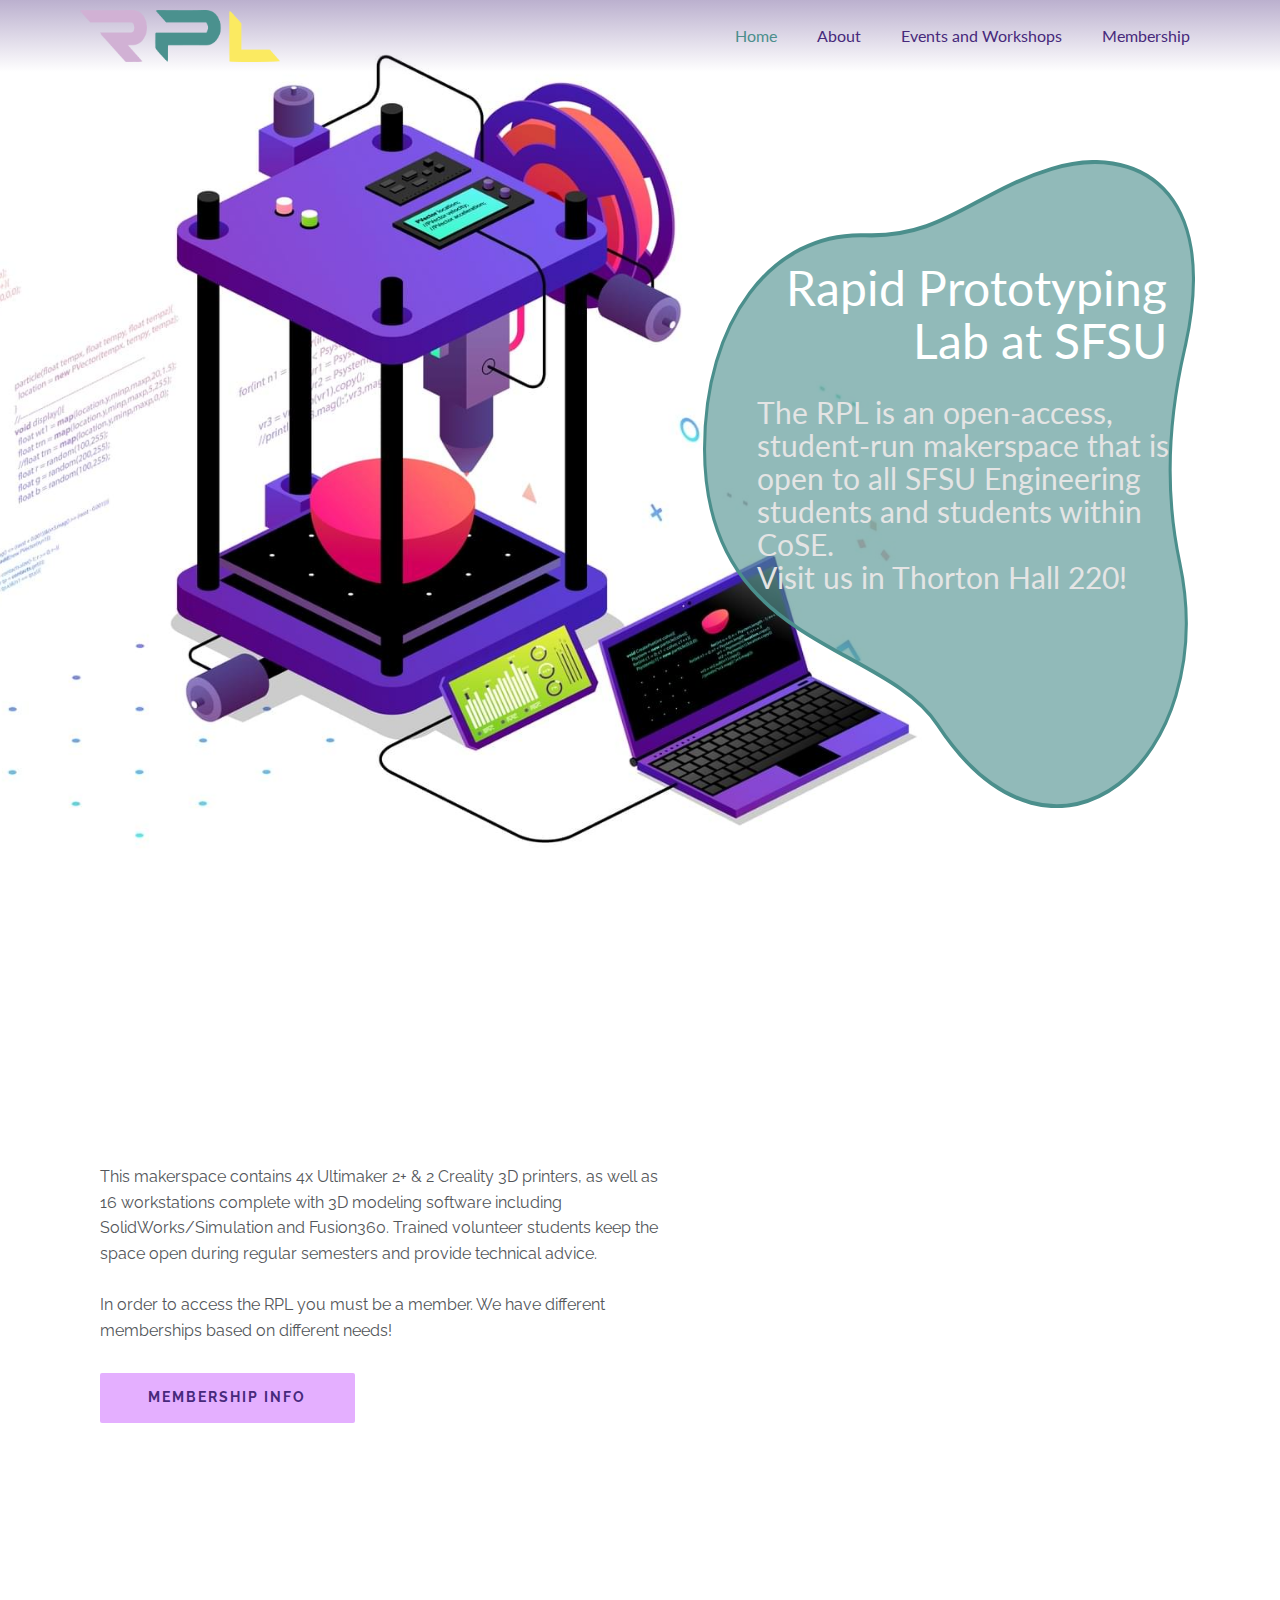
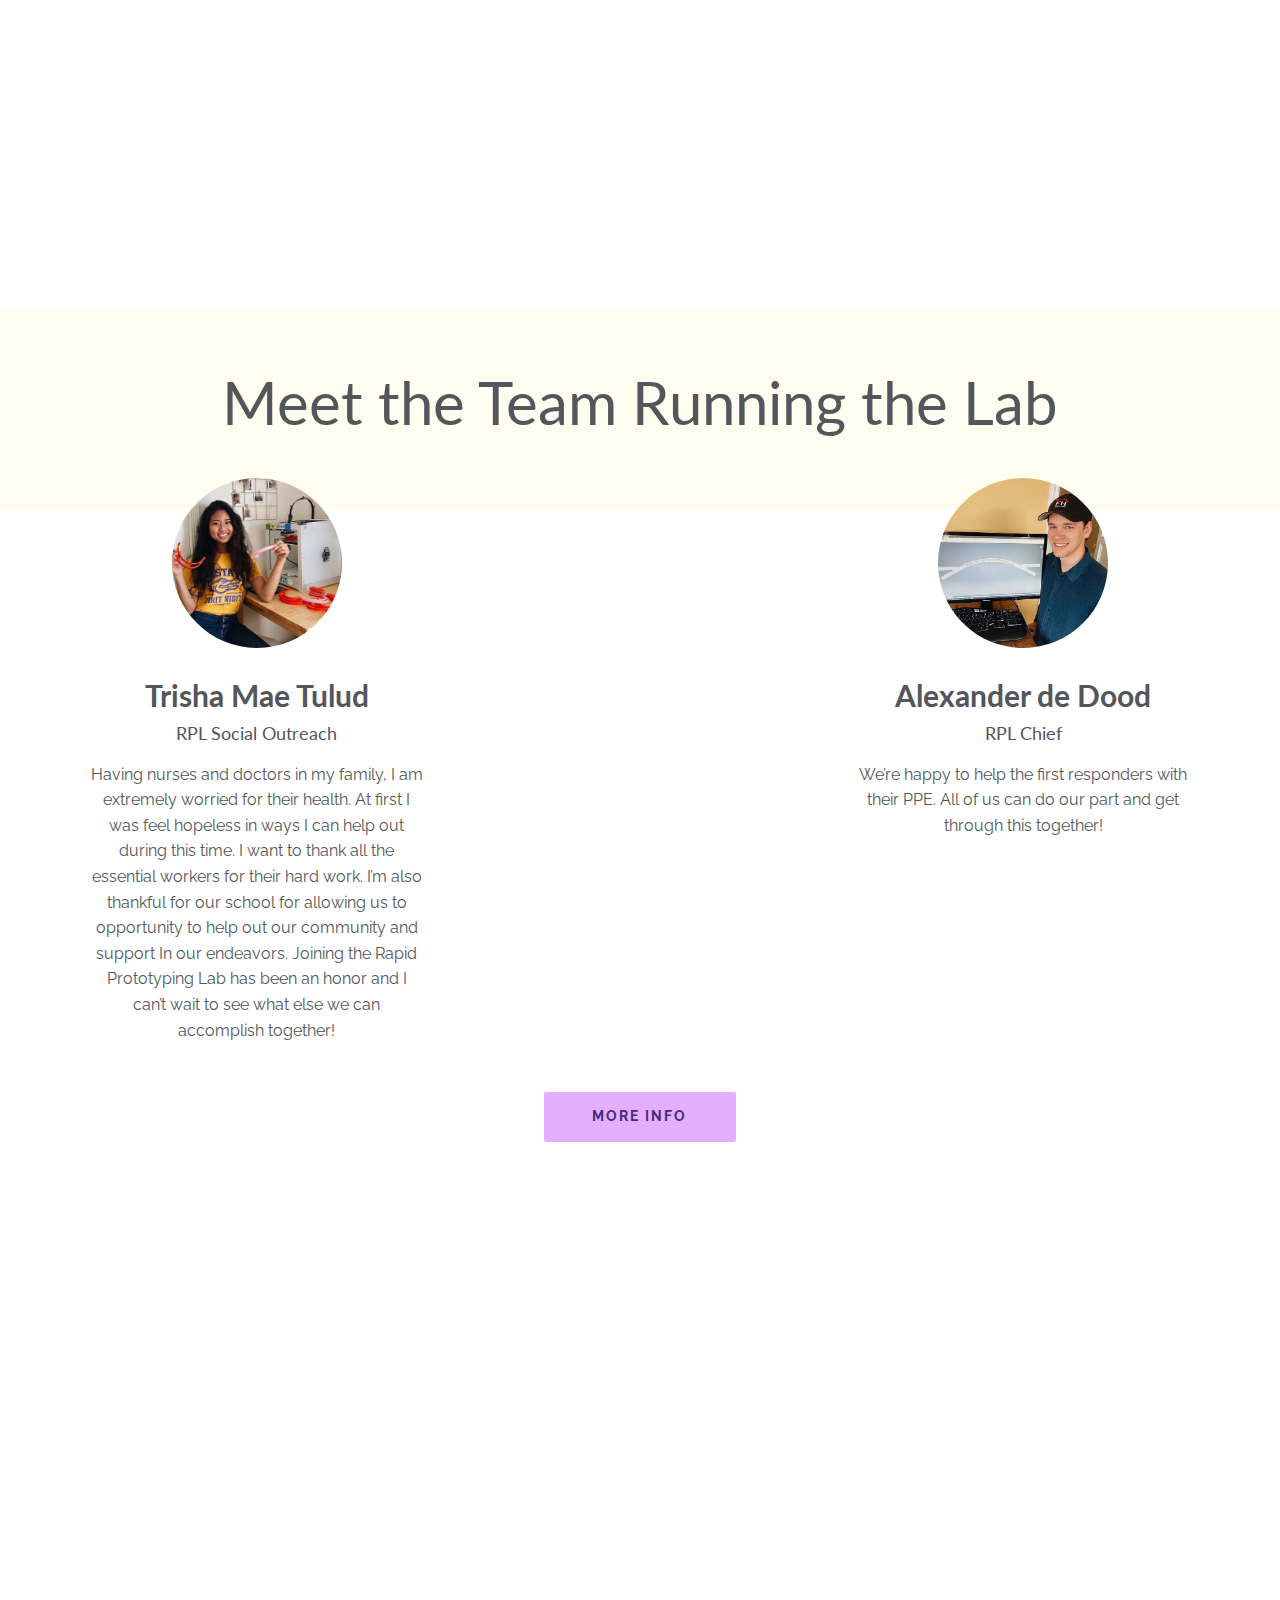
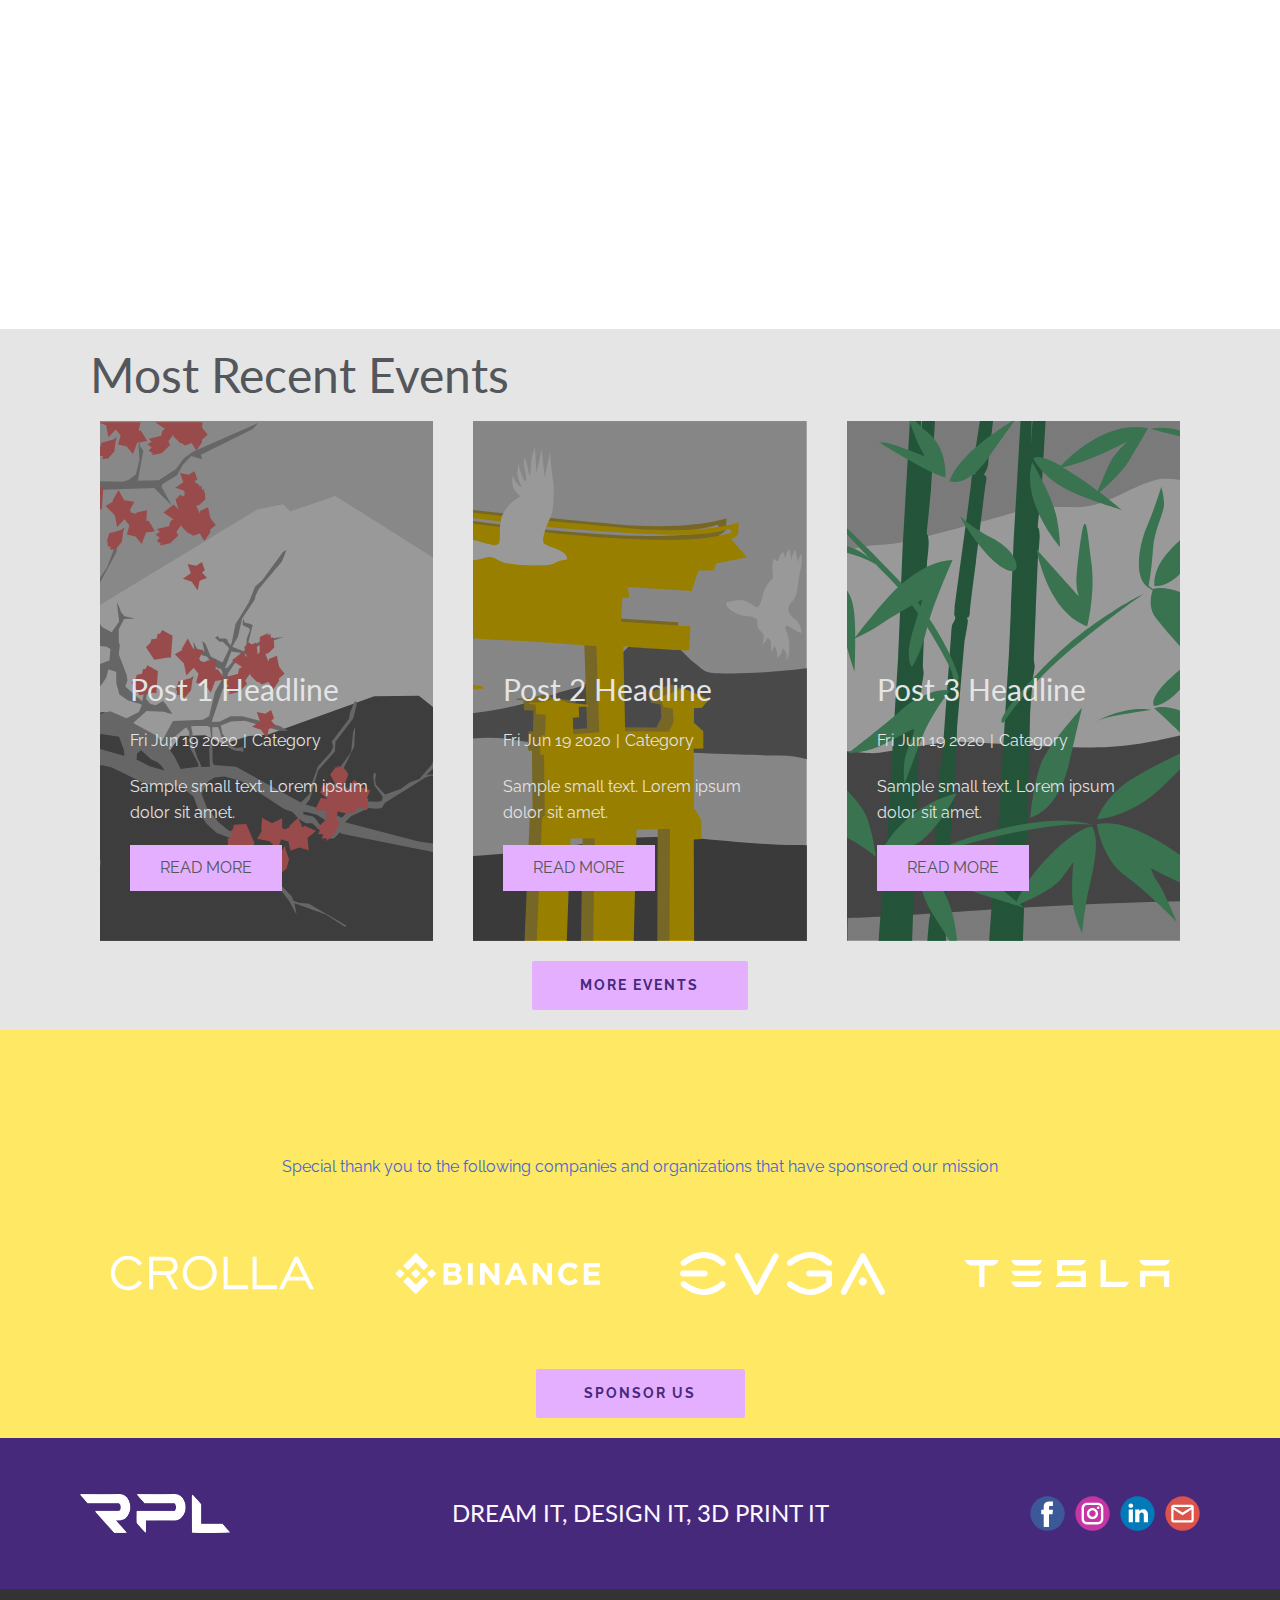
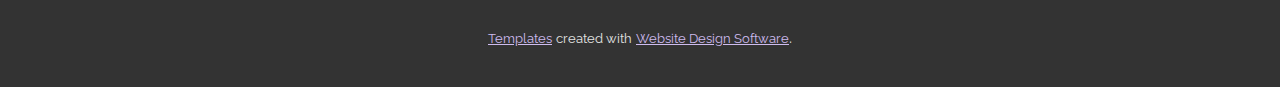
==== index.html @ e4f22d58 "Add files via upload" ====
<!DOCTYPE html>
<html style="font-size: 16px;">
  <head>
    <meta name="viewport" content="width=device-width, initial-scale=1.0">
    <meta charset="utf-8">
    <meta name="keywords" content="​Building Services Engineering, Network, 01, 02, CreateAmazing&nbsp;Websites, ​Information partners, Contact Us">
    <meta name="description" content="">
    <meta name="page_type" content="np-template-header-footer-from-plugin">
    <title>Home</title>
    <link rel="stylesheet" href="nicepage.css" media="screen">
<link rel="stylesheet" href="Home.css" media="screen">
    <script class="u-script" type="text/javascript" src="jquery-1.9.1.min.js" defer=""></script>
    <script class="u-script" type="text/javascript" src="nicepage.js" defer=""></script>
    <meta name="generator" content="Nicepage 4.7.8, nicepage.com">
    <link id="u-theme-google-font" rel="stylesheet" href="https://fonts.googleapis.com/css?family=Lato:100,100i,300,300i,400,400i,700,700i,900,900i|Raleway:100,100i,200,200i,300,300i,400,400i,500,500i,600,600i,700,700i,800,800i,900,900i">
    <link id="u-page-google-font" rel="stylesheet" href="https://fonts.googleapis.com/css?family=Lato:100,100i,300,300i,400,400i,700,700i,900,900i">
    
    
    
    
    
    
    
    <script type="application/ld+json">{
		"@context": "http://schema.org",
		"@type": "Organization",
		"name": "RapidPrototypingLab",
		"url": "/",
		"logo": "images/NewRPLLogoColor.png",
		"sameAs": [
				"https://www.facebook.com/RPLSFSU/",
				"https://www.instagram.com/rplsfsu/?hl=en",
				"https://www.linkedin.com/in/rpl-sfsu-8453ba1b5/",
				"mailto:rplabsfsu@gmail.com"
		]
}</script>
    <meta name="theme-color" content="#47297b">
    <meta property="og:title" content="Home">
    <meta property="og:description" content="">
    <meta property="og:type" content="website">
    <link rel="canonical" href="/">
  </head>
  <body data-home-page="https://rapidprototypinglab.nicepage.io/Home.html?version=7bbbd32c-b124-4899-88b5-033d340e0f67" data-home-page-title="Home" class="u-body u-overlap u-overlap-contrast u-xl-mode"><header class="u-clearfix u-gradient u-header u-header" id="sec-19d4"><div class="u-clearfix u-sheet u-sheet-1">
        <a href="https://nicepage.com" class="u-image u-logo u-image-1" data-image-width="1154" data-image-height="300">
          <img src="images/NewRPLLogoColor.png" class="u-logo-image u-logo-image-1">
        </a>
        <nav class="u-menu u-menu-dropdown u-offcanvas u-menu-1">
          <div class="menu-collapse u-custom-font u-font-lato" style="font-size: 1rem; letter-spacing: 0px;">
            <a class="u-button-style u-custom-left-right-menu-spacing u-custom-padding-bottom u-custom-text-active-color u-custom-text-color u-custom-text-hover-color u-custom-top-bottom-menu-spacing u-nav-link u-text-active-palette-1-base u-text-hover-palette-2-base" href="#">
              <svg class="u-svg-link" viewBox="0 0 24 24"><use xlink:href="#menu-hamburger"></use></svg>
              <svg class="u-svg-content" version="1.1" id="menu-hamburger" viewBox="0 0 16 16" x="0px" y="0px" xmlns:xlink="http://www.w3.org/1999/xlink" xmlns="http://www.w3.org/2000/svg"><g><rect y="1" width="16" height="2"></rect><rect y="7" width="16" height="2"></rect><rect y="13" width="16" height="2"></rect>
</g></svg>
            </a>
          </div>
          <div class="u-custom-menu u-nav-container">
            <ul class="u-custom-font u-font-lato u-nav u-unstyled u-nav-1"><li class="u-nav-item"><a class="u-button-style u-nav-link u-text-active-palette-4-base u-text-hover-palette-2-base u-text-palette-1-base" href="Home.html" style="padding: 10px 20px;">Home</a>
</li><li class="u-nav-item"><a class="u-button-style u-nav-link u-text-active-palette-4-base u-text-hover-palette-2-base u-text-palette-1-base" href="About.html" style="padding: 10px 20px;">About</a>
</li><li class="u-nav-item"><a class="u-button-style u-nav-link u-text-active-palette-4-base u-text-hover-palette-2-base u-text-palette-1-base" href="Events-and-Workshops.html" style="padding: 10px 20px;">Events and Workshops</a>
</li><li class="u-nav-item"><a class="u-button-style u-nav-link u-text-active-palette-4-base u-text-hover-palette-2-base u-text-palette-1-base" href="Membership.html" style="padding: 10px 20px;">Membership</a>
</li></ul>
          </div>
          <div class="u-custom-menu u-nav-container-collapse">
            <div class="u-black u-container-style u-inner-container-layout u-opacity u-opacity-95 u-sidenav">
              <div class="u-inner-container-layout u-sidenav-overflow">
                <div class="u-menu-close"></div>
                <ul class="u-align-center u-nav u-popupmenu-items u-unstyled u-nav-2"><li class="u-nav-item"><a class="u-button-style u-nav-link" href="Home.html">Home</a>
</li><li class="u-nav-item"><a class="u-button-style u-nav-link" href="About.html">About</a>
</li><li class="u-nav-item"><a class="u-button-style u-nav-link" href="Events-and-Workshops.html">Events and Workshops</a>
</li><li class="u-nav-item"><a class="u-button-style u-nav-link" href="Membership.html">Membership</a>
</li></ul>
              </div>
            </div>
            <div class="u-black u-menu-overlay u-opacity u-opacity-70"></div>
          </div>
        </nav>
      </div></header>
    <section class="skrollable u-align-center u-clearfix u-image u-parallax u-section-1" id="carousel_c35c" data-image-width="1851" data-image-height="1080">
      <div class="u-align-left u-clearfix u-sheet u-sheet-1">
        <div class="u-align-left u-container-style u-group u-group-1">
          <div class="u-container-layout">
            <div class="u-align-left u-border-1 u-border-palette-4-base u-expanded u-shape u-shape-svg u-text-custom-color-4 u-shape-1">
              <svg class="u-svg-link" preserveAspectRatio="none" viewBox="0 0 160 160" style=""><use xlink:href="#svg-a57e"></use></svg>
              <svg class="u-svg-content" viewBox="-0.5 -0.5 161 161" x="0px" y="0px" id="svg-a57e"><path d="M157.4,45.5c11.3-39.1-16.3-50.2-43.8-43.8c-25.2,5.8-35.5,17.2-61,16.5C21.7,17.4,0,39.8,0,71.3
	c0,49.1,58.2,47.8,76.2,68.5c38.8,44.7,92.8,8.2,79.3-40.3C148.1,73.2,155.9,50.6,157.4,45.5z"></path></svg>
            </div>
            <h1 class="u-align-right u-text u-text-white u-text-1">Rapid Prototyping<br>Lab at SFSU
            </h1>
            <h2 class="u-align-left u-subtitle u-text u-text-body-alt-color u-text-2"> The RPL&nbsp;is an open-access, student-run makerspace that is open to all SFSU Engineering students and students within CoSE.<br>Visit us in Thorton Hall 220!
            </h2>
          </div>
        </div>
      </div>
    </section>
    <section class="u-clearfix u-section-2" id="carousel_3b98">
      <div class="u-clearfix u-sheet u-sheet-1">
        <div class="u-container-style u-group u-group-1">
          <div class="u-container-layout u-valign-bottom u-container-layout-1">
            <div class="u-expanded u-shape u-shape-svg u-text-palette-2-light-3 u-shape-1" data-animation-name="pulse" data-animation-duration="2000" data-animation-direction="">
              <svg class="u-svg-link" preserveAspectRatio="none" viewBox="0 0 160 150" style=""><use xlink:href="#svg-c503"></use></svg>
              <svg class="u-svg-content" viewBox="0 0 160 150" x="0px" y="0px" id="svg-c503"><path d="M43.2,126.9c14.2,1.3,27.6,7,39.1,15.6c8.3,6.1,19.4,10.3,32.7,5.3c11.7-4.4,18.6-17.4,21-30.2c2.6-13.3,8.1-25.9,15.7-37.1
	c8.3-12.1,10.8-27.9,5.3-42.7C150.5,20.3,134.6,9,117,7.6C107.9,6.9,98.8,5,90.1,1.9C83-0.6,75-0.7,67.4,2.1
	c-9.9,3.7-17,11.6-20.1,21c-3.3,10.1-10.9,18-20.6,22.2c-0.1,0-0.1,0.1-0.2,0.1c-20.3,8.9-31,32-24.6,53.2
	C6.9,115.6,25.2,125.2,43.2,126.9z"></path></svg>
            </div>
            <img class="u-image u-image-contain u-image-default u-image-1" src="images/3DPrinter.png" alt="" data-image-width="366" data-image-height="319" data-animation-name="slideIn" data-animation-duration="2000" data-animation-direction="Right">
          </div>
        </div>
        <div class="u-align-left u-container-style u-group u-shape-rectangle u-group-2">
          <div class="u-container-layout u-container-layout-2">
            <h2 class="u-text u-text-1" data-animation-name="flipIn" data-animation-duration="2000" data-animation-direction="X">Membership Info</h2>
            <p class="u-text u-text-2"> This makerspace contains 4x Ultimaker 2+ &amp; 2 Creality 3D printers, as well as 16 workstations complete with 3D modeling software including SolidWorks/Simulation and Fusion360. Trained volunteer students keep the space open during regular semesters and provide technical advice.<br>
              <br>In order to access the RPL you must be a member. We have different memberships based on different needs!
            </p>
            <a href="https://nicepage.com/k/aesthetic-html-templates" class="u-active-palette-2-base u-border-none u-btn u-btn-round u-button-style u-hover-palette-4-base u-palette-3-base u-radius-2 u-text-active-black u-text-hover-white u-text-palette-1-base u-btn-1">membership info</a>
          </div>
        </div>
      </div>
    </section>
    <section class="u-align-left u-clearfix u-section-3" id="carousel_23d9">
      <div class="u-container-style u-expanded-width u-group u-palette-2-light-3 u-shape-rectangle u-group-1">
        <div class="u-container-layout u-container-layout-1">
          <h1 class="u-align-center u-text u-text-default u-text-1">Meet the Team Running the Lab</h1>
        </div>
      </div>
      <div class="u-list u-list-1">
        <div class="u-repeater u-repeater-1">
          <div class="u-align-center u-container-style u-custom-item u-list-item u-repeater-item u-shape-rectangle">
            <div class="u-container-layout u-similar-container u-container-layout-2">
              <div alt="" class="u-image u-image-circle u-image-1" data-image-width="864" data-image-height="1080"></div>
              <h3 class="u-text u-text-default u-text-2"> Trisha Mae Tulud</h3>
              <h6 class="u-text u-text-default u-text-3"> RPL Social Outreach</h6>
              <p class="u-text u-text-4"> Having nurses and doctors in my family, I am extremely worried for their health. At first I was feel hopeless in ways I can help out during this time. I want to thank all the essential workers for their hard work. I’m also thankful for our school for allowing us to opportunity to help out our community and support In our endeavors. Joining the Rapid Prototyping Lab has been an honor and I can’t wait to see what else we can accomplish together!</p>
            </div>
          </div>
          <div class="u-align-center u-container-style u-custom-item u-list-item u-palette-3-base u-radius-50 u-repeater-item u-shape-round u-list-item-2" data-animation-name="flipIn" data-animation-duration="2000" data-animation-direction="X">
            <div class="u-container-layout u-similar-container u-container-layout-3">
              <div alt="" class="u-image u-image-circle u-image-2" data-image-width="720" data-image-height="960"></div>
              <h3 class="u-text u-text-default u-text-5">Sean Romero</h3>
              <h6 class="u-text u-text-default u-text-6">RPL Chief</h6>
              <p class="u-text u-text-7"> While of course we're not the largest organization we still feel that given the tools at our disposal it would be irresponsible and inconsiderate not to do our part in the assistance of healthcare workers, they risk their lives in the protection of ours so hopefully we can help minimize that risk.</p>
            </div>
          </div>
          <div class="u-align-center u-container-style u-custom-item u-list-item u-repeater-item">
            <div class="u-container-layout u-similar-container u-container-layout-4">
              <div alt="" class="u-image u-image-circle u-image-3" data-image-width="750" data-image-height="563"></div>
              <h3 class="u-text u-text-default u-text-8"> Alexander de Dood</h3>
              <h6 class="u-text u-text-default u-text-9">RPL Chief</h6>
              <p class="u-text u-text-10"> We’re happy to help the first responders with their PPE. All of us can do our part and get through this together!</p>
            </div>
          </div>
        </div>
      </div>
      <a href="https://nicepage.com/k/aesthetic-html-templates" class="u-active-palette-2-base u-align-center u-border-none u-btn u-btn-round u-button-style u-hover-palette-4-base u-palette-3-base u-radius-2 u-text-active-black u-text-hover-white u-text-palette-1-base u-btn-1">more info</a>
    </section>
    <section class="u-clearfix u-section-4" id="carousel_cb76">
      <div class="u-clearfix u-sheet u-sheet-1">
        <div class="u-clearfix u-custom-html u-expanded-width u-custom-html-1">
          <script src="https://apps.elfsight.com/p/platform.js" defer="defer"></script>
          <div class="elfsight-app-b697ec4e-a7c1-4402-a9fa-d33841767ce5"></div>
        </div>
      </div>
    </section>
    <section class="u-clearfix u-grey-10 u-section-5" id="sec-825b">
      <div class="u-clearfix u-sheet u-valign-middle u-sheet-1">
        <h1 class="u-text u-text-default u-text-1">Most Recent Events</h1><!--blog--><!--blog_options_json--><!--{"type":"Recent","source":"","tags":"","count":""}--><!--/blog_options_json-->
        <div class="u-align-center u-blog u-blog-1">
          <div class="u-repeater u-repeater-1"><!--blog_post--><!--blog_post_image-->
            <div class="u-blog-control u-blog-post u-container-style u-image u-repeater-item u-shading u-image-1" data-image-width="2000" data-image-height="1333"><!--/blog_post_image-->
              <div class="u-container-layout u-similar-container u-container-layout-1"><!--blog_post_header-->
                <h3 class="u-blog-control u-text u-text-2">
                  <a class="u-post-header-link" href="#"><!--blog_post_header_content-->Post 1 Headline<!--/blog_post_header_content--></a>
                </h3><!--/blog_post_header--><!--blog_post_metadata-->
                <div class="u-blog-control u-metadata u-metadata-1"><!--blog_post_metadata_date-->
                  <span class="u-meta-date u-meta-icon"><!--blog_post_metadata_date_content-->Fri Jun 19 2020<!--/blog_post_metadata_date_content--></span><!--/blog_post_metadata_date--><!--blog_post_metadata_category-->
                  <span class="u-meta-category u-meta-icon"><!--blog_post_metadata_category_content-->Category<!--/blog_post_metadata_category_content--></span><!--/blog_post_metadata_category-->
                </div><!--/blog_post_metadata--><!--blog_post_content-->
                <div class="u-blog-control u-post-content u-text u-text-3"><!--blog_post_content_content-->Sample small text. Lorem ipsum dolor sit amet.<!--/blog_post_content_content--></div><!--/blog_post_content--><!--blog_post_readmore-->
                <a href="#" class="u-blog-control u-btn u-btn-rectangle u-button-style u-palette-3-base u-btn-1"><!--blog_post_readmore_content--><!--options_json--><!--{"content":"","defaultValue":"Read More"}--><!--/options_json-->Read More<!--/blog_post_readmore_content--></a><!--/blog_post_readmore-->
              </div>
            </div><!--/blog_post--><!--blog_post--><!--blog_post_image-->
            <div class="u-blog-control u-blog-post u-container-style u-image u-repeater-item u-shading u-video-cover u-image-2" data-image-width="2000" data-image-height="1333"><!--/blog_post_image-->
              <div class="u-container-layout u-similar-container u-container-layout-2"><!--blog_post_header-->
                <h3 class="u-blog-control u-text u-text-4">
                  <a class="u-post-header-link" href="#"><!--blog_post_header_content-->Post 2 Headline<!--/blog_post_header_content--></a>
                </h3><!--/blog_post_header--><!--blog_post_metadata-->
                <div class="u-blog-control u-metadata u-metadata-2"><!--blog_post_metadata_date-->
                  <span class="u-meta-date u-meta-icon"><!--blog_post_metadata_date_content-->Fri Jun 19 2020<!--/blog_post_metadata_date_content--></span><!--/blog_post_metadata_date--><!--blog_post_metadata_category-->
                  <span class="u-meta-category u-meta-icon"><!--blog_post_metadata_category_content-->Category<!--/blog_post_metadata_category_content--></span><!--/blog_post_metadata_category-->
                </div><!--/blog_post_metadata--><!--blog_post_content-->
                <div class="u-blog-control u-post-content u-text u-text-5"><!--blog_post_content_content-->Sample small text. Lorem ipsum dolor sit amet.<!--/blog_post_content_content--></div><!--/blog_post_content--><!--blog_post_readmore-->
                <a href="#" class="u-blog-control u-btn u-btn-rectangle u-button-style u-palette-3-base u-btn-2"><!--blog_post_readmore_content--><!--options_json--><!--{"content":"","defaultValue":"Read More"}--><!--/options_json-->Read More<!--/blog_post_readmore_content--></a><!--/blog_post_readmore-->
              </div>
            </div><!--/blog_post--><!--blog_post--><!--blog_post_image-->
            <div class="u-blog-control u-blog-post u-container-style u-image u-repeater-item u-shading u-video-cover u-image-3" data-image-width="2000" data-image-height="1333"><!--/blog_post_image-->
              <div class="u-container-layout u-similar-container u-container-layout-3"><!--blog_post_header-->
                <h3 class="u-blog-control u-text u-text-6">
                  <a class="u-post-header-link" href="#"><!--blog_post_header_content-->Post 3 Headline<!--/blog_post_header_content--></a>
                </h3><!--/blog_post_header--><!--blog_post_metadata-->
                <div class="u-blog-control u-metadata u-metadata-3"><!--blog_post_metadata_date-->
                  <span class="u-meta-date u-meta-icon"><!--blog_post_metadata_date_content-->Fri Jun 19 2020<!--/blog_post_metadata_date_content--></span><!--/blog_post_metadata_date--><!--blog_post_metadata_category-->
                  <span class="u-meta-category u-meta-icon"><!--blog_post_metadata_category_content-->Category<!--/blog_post_metadata_category_content--></span><!--/blog_post_metadata_category-->
                </div><!--/blog_post_metadata--><!--blog_post_content-->
                <div class="u-blog-control u-post-content u-text u-text-7"><!--blog_post_content_content-->Sample small text. Lorem ipsum dolor sit amet.<!--/blog_post_content_content--></div><!--/blog_post_content--><!--blog_post_readmore-->
                <a href="#" class="u-blog-control u-btn u-btn-rectangle u-button-style u-palette-3-base u-btn-3"><!--blog_post_readmore_content--><!--options_json--><!--{"content":"","defaultValue":"Read More"}--><!--/options_json-->Read More<!--/blog_post_readmore_content--></a><!--/blog_post_readmore-->
              </div>
            </div><!--/blog_post-->
          </div>
        </div><!--/blog-->
        <a href="https://nicepage.com/k/aesthetic-html-templates" class="u-active-palette-2-base u-align-center u-border-none u-btn u-btn-round u-button-style u-hover-palette-4-base u-palette-3-base u-radius-2 u-text-active-black u-text-hover-white u-text-palette-1-base u-btn-4">more events</a>
      </div>
    </section>
    <section class="u-align-center u-clearfix u-palette-2-base u-section-6" id="carousel_29e8">
      <div class="u-clearfix u-sheet u-sheet-1">
        <h1 class="u-text u-text-default-lg u-text-default-md u-text-default-xl u-text-palette-5-base u-text-1" data-animation-name="flipIn" data-animation-duration="2000" data-animation-direction="X">Shout out to our sponsors!</h1>
        <p class="u-text u-text-palette-5-base u-text-2">Special thank you to the following companies and organizations that have sponsored our mission</p>
        <div class="u-expanded-width-lg u-expanded-width-xl u-list u-list-1">
          <div class="u-repeater u-repeater-1">
            <div class="u-container-style u-list-item u-repeater-item">
              <div class="u-container-layout u-similar-container u-valign-middle u-container-layout-1">
                <img alt="" class="u-expanded-width u-image u-image-contain u-image-default u-image-1" data-image-width="300" data-image-height="90" src="images/logo-amazon.svg">
              </div>
            </div>
            <div class="u-container-style u-list-item u-repeater-item">
              <div class="u-container-layout u-similar-container u-valign-middle u-container-layout-2">
                <img alt="" class="u-expanded-width u-image u-image-contain u-image-default u-image-2" data-image-width="300" data-image-height="90" src="images/1.svg">
              </div>
            </div>
            <div class="u-container-style u-list-item u-repeater-item">
              <div class="u-container-layout u-similar-container u-valign-middle u-container-layout-3">
                <img alt="" class="u-expanded-width u-image u-image-contain u-image-default u-image-3" data-image-width="300" data-image-height="63" src="images/evga.svg">
              </div>
            </div>
            <div class="u-container-style u-list-item u-repeater-item">
              <div class="u-container-layout u-similar-container u-valign-middle u-container-layout-4">
                <img alt="" class="u-expanded-width u-image u-image-contain u-image-default u-image-4" data-image-width="300" data-image-height="39" src="images/tesla-9.svg">
              </div>
            </div>
          </div>
        </div>
        <a href="https://nicepage.com/k/aesthetic-html-templates" class="u-active-palette-2-base u-align-center u-border-none u-btn u-btn-round u-button-style u-hover-palette-4-base u-palette-3-base u-radius-2 u-text-active-black u-text-hover-white u-text-palette-1-base u-btn-1">sponsor us</a>
      </div>
    </section>
    
    
    <footer class="u-align-center-md u-align-center-sm u-align-center-xs u-clearfix u-footer u-palette-1-base" id="sec-08f1"><div class="u-clearfix u-sheet u-sheet-1">
        <a href="https://nicepage.com" class="u-image u-logo u-image-1" data-image-width="1154" data-image-height="300">
          <img src="images/NewRPLLogo.png" class="u-logo-image u-logo-image-1">
        </a>
        <div class="u-align-left u-social-icons u-spacing-10 u-social-icons-1">
          <a class="u-social-url" title="facebook" target="_blank" href="https://www.facebook.com/RPLSFSU/"><span class="u-icon u-social-facebook u-social-icon u-icon-1"><svg class="u-svg-link" preserveAspectRatio="xMidYMin slice" viewBox="0 0 112 112" style=""><use xlink:href="#svg-756a"></use></svg><svg class="u-svg-content" viewBox="0 0 112 112" x="0" y="0" id="svg-756a"><circle fill="currentColor" cx="56.1" cy="56.1" r="55"></circle><path fill="#FFFFFF" d="M73.5,31.6h-9.1c-1.4,0-3.6,0.8-3.6,3.9v8.5h12.6L72,58.3H60.8v40.8H43.9V58.3h-8V43.9h8v-9.2
            c0-6.7,3.1-17,17-17h12.5v13.9H73.5z"></path></svg></span>
          </a>
          <a class="u-social-url" title="instagram" target="_blank" href="https://www.instagram.com/rplsfsu/?hl=en"><span class="u-icon u-social-icon u-social-instagram u-icon-2"><svg class="u-svg-link" preserveAspectRatio="xMidYMin slice" viewBox="0 0 112 112" style=""><use xlink:href="#svg-a8ef"></use></svg><svg class="u-svg-content" viewBox="0 0 112 112" x="0" y="0" id="svg-a8ef"><circle fill="currentColor" cx="56.1" cy="56.1" r="55"></circle><path fill="#FFFFFF" d="M55.9,38.2c-9.9,0-17.9,8-17.9,17.9C38,66,46,74,55.9,74c9.9,0,17.9-8,17.9-17.9C73.8,46.2,65.8,38.2,55.9,38.2
            z M55.9,66.4c-5.7,0-10.3-4.6-10.3-10.3c-0.1-5.7,4.6-10.3,10.3-10.3c5.7,0,10.3,4.6,10.3,10.3C66.2,61.8,61.6,66.4,55.9,66.4z"></path><path fill="#FFFFFF" d="M74.3,33.5c-2.3,0-4.2,1.9-4.2,4.2s1.9,4.2,4.2,4.2s4.2-1.9,4.2-4.2S76.6,33.5,74.3,33.5z"></path><path fill="#FFFFFF" d="M73.1,21.3H38.6c-9.7,0-17.5,7.9-17.5,17.5v34.5c0,9.7,7.9,17.6,17.5,17.6h34.5c9.7,0,17.5-7.9,17.5-17.5V38.8
            C90.6,29.1,82.7,21.3,73.1,21.3z M83,73.3c0,5.5-4.5,9.9-9.9,9.9H38.6c-5.5,0-9.9-4.5-9.9-9.9V38.8c0-5.5,4.5-9.9,9.9-9.9h34.5
            c5.5,0,9.9,4.5,9.9,9.9V73.3z"></path></svg></span>
          </a>
          <a class="u-social-url" title="linkedin" target="_blank" href="https://www.linkedin.com/in/rpl-sfsu-8453ba1b5/"><span class="u-icon u-social-icon u-social-linkedin u-icon-3"><svg class="u-svg-link" preserveAspectRatio="xMidYMin slice" viewBox="0 0 112 112" style=""><use xlink:href="#svg-4463"></use></svg><svg class="u-svg-content" viewBox="0 0 112 112" x="0" y="0" id="svg-4463"><circle fill="currentColor" cx="56.1" cy="56.1" r="55"></circle><path fill="#FFFFFF" d="M41.3,83.7H27.9V43.4h13.4V83.7z M34.6,37.9L34.6,37.9c-4.6,0-7.5-3.1-7.5-7c0-4,3-7,7.6-7s7.4,3,7.5,7
            C42.2,34.8,39.2,37.9,34.6,37.9z M89.6,83.7H76.2V62.2c0-5.4-1.9-9.1-6.8-9.1c-3.7,0-5.9,2.5-6.9,4.9c-0.4,0.9-0.4,2.1-0.4,3.3v22.5
            H48.7c0,0,0.2-36.5,0-40.3h13.4v5.7c1.8-2.7,5-6.7,12.1-6.7c8.8,0,15.4,5.8,15.4,18.1V83.7z"></path></svg></span>
          </a>
          <a class="u-social-url" target="_blank" data-type="Email" title="rplabsfsu@gmail.com" href="mailto:rplabsfsu@gmail.com"><span class="u-icon u-social-email u-social-icon u-icon-4"><svg class="u-svg-link" preserveAspectRatio="xMidYMin slice" viewBox="0 0 112 112" style=""><use xlink:href="#svg-75b9"></use></svg><svg class="u-svg-content" viewBox="0 0 112 112" x="0" y="0" id="svg-75b9"><circle fill="currentColor" cx="56.1" cy="56.1" r="55"></circle><path id="path3864" fill="#FFFFFF" d="M27.2,28h57.6c4,0,7.2,3.2,7.2,7.2l0,0v42.7c0,3.9-3.2,7.2-7.2,7.2l0,0H27.2
	c-4,0-7.2-3.2-7.2-7.2V35.2C20,31.1,23.2,28,27.2,28 M56,52.9l28.8-17.8H27.2L56,52.9 M27.2,77.7h57.6V43.5L56,61.3L27.2,43.5V77.7z
	"></path></svg></span>
          </a>
        </div>
        <h4 class="u-align-center-lg u-align-center-md u-align-center-xl u-text u-text-palette-3-light-3 u-text-1">DREAM IT, DESIGN IT, 3D PRINT IT</h4>
      </div></footer>
    <section class="u-backlink u-clearfix u-grey-80">
      <a class="u-link" href="https://nicepage.com/templates" target="_blank">
        <span>Templates</span>
      </a>
      <p class="u-text">
        <span>created with</span>
      </p>
      <a class="u-link" href="" target="_blank">
        <span>Website Design Software</span>
      </a>. 
    </section>
  </body>
</html>
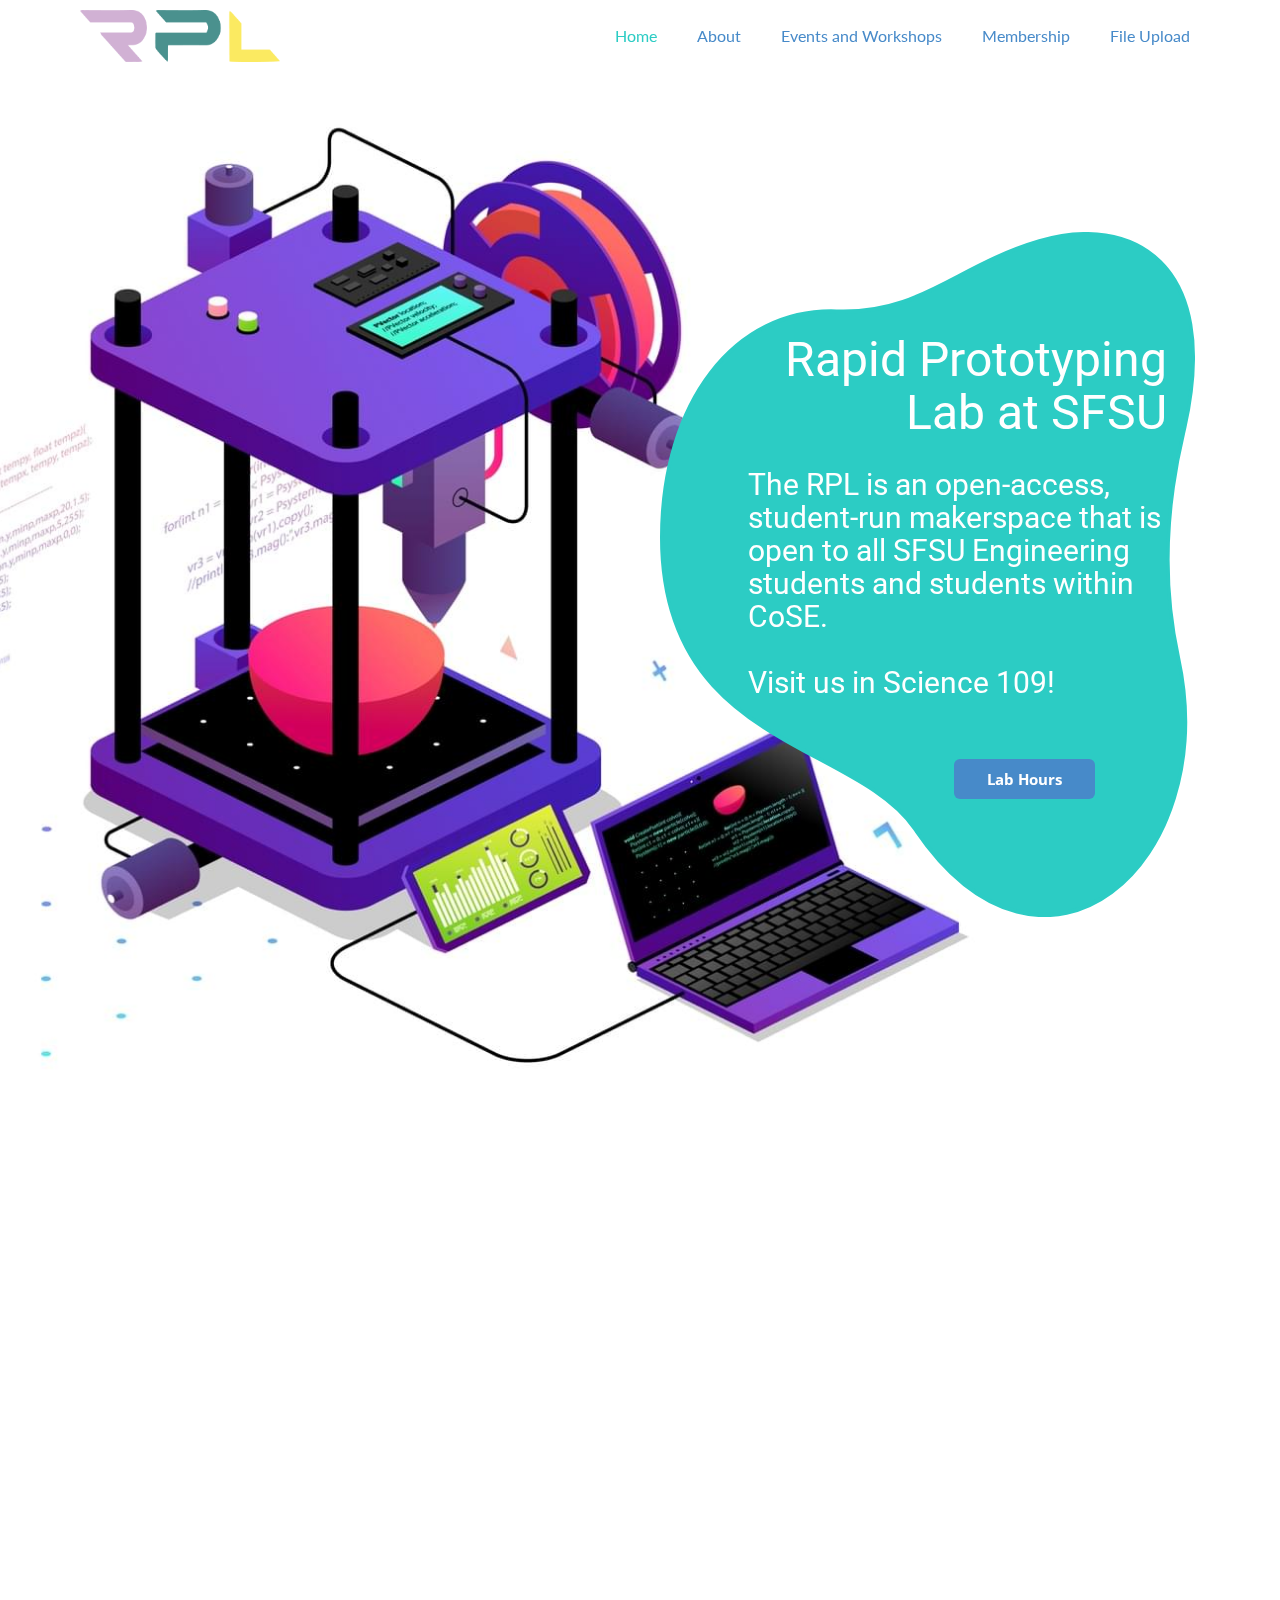
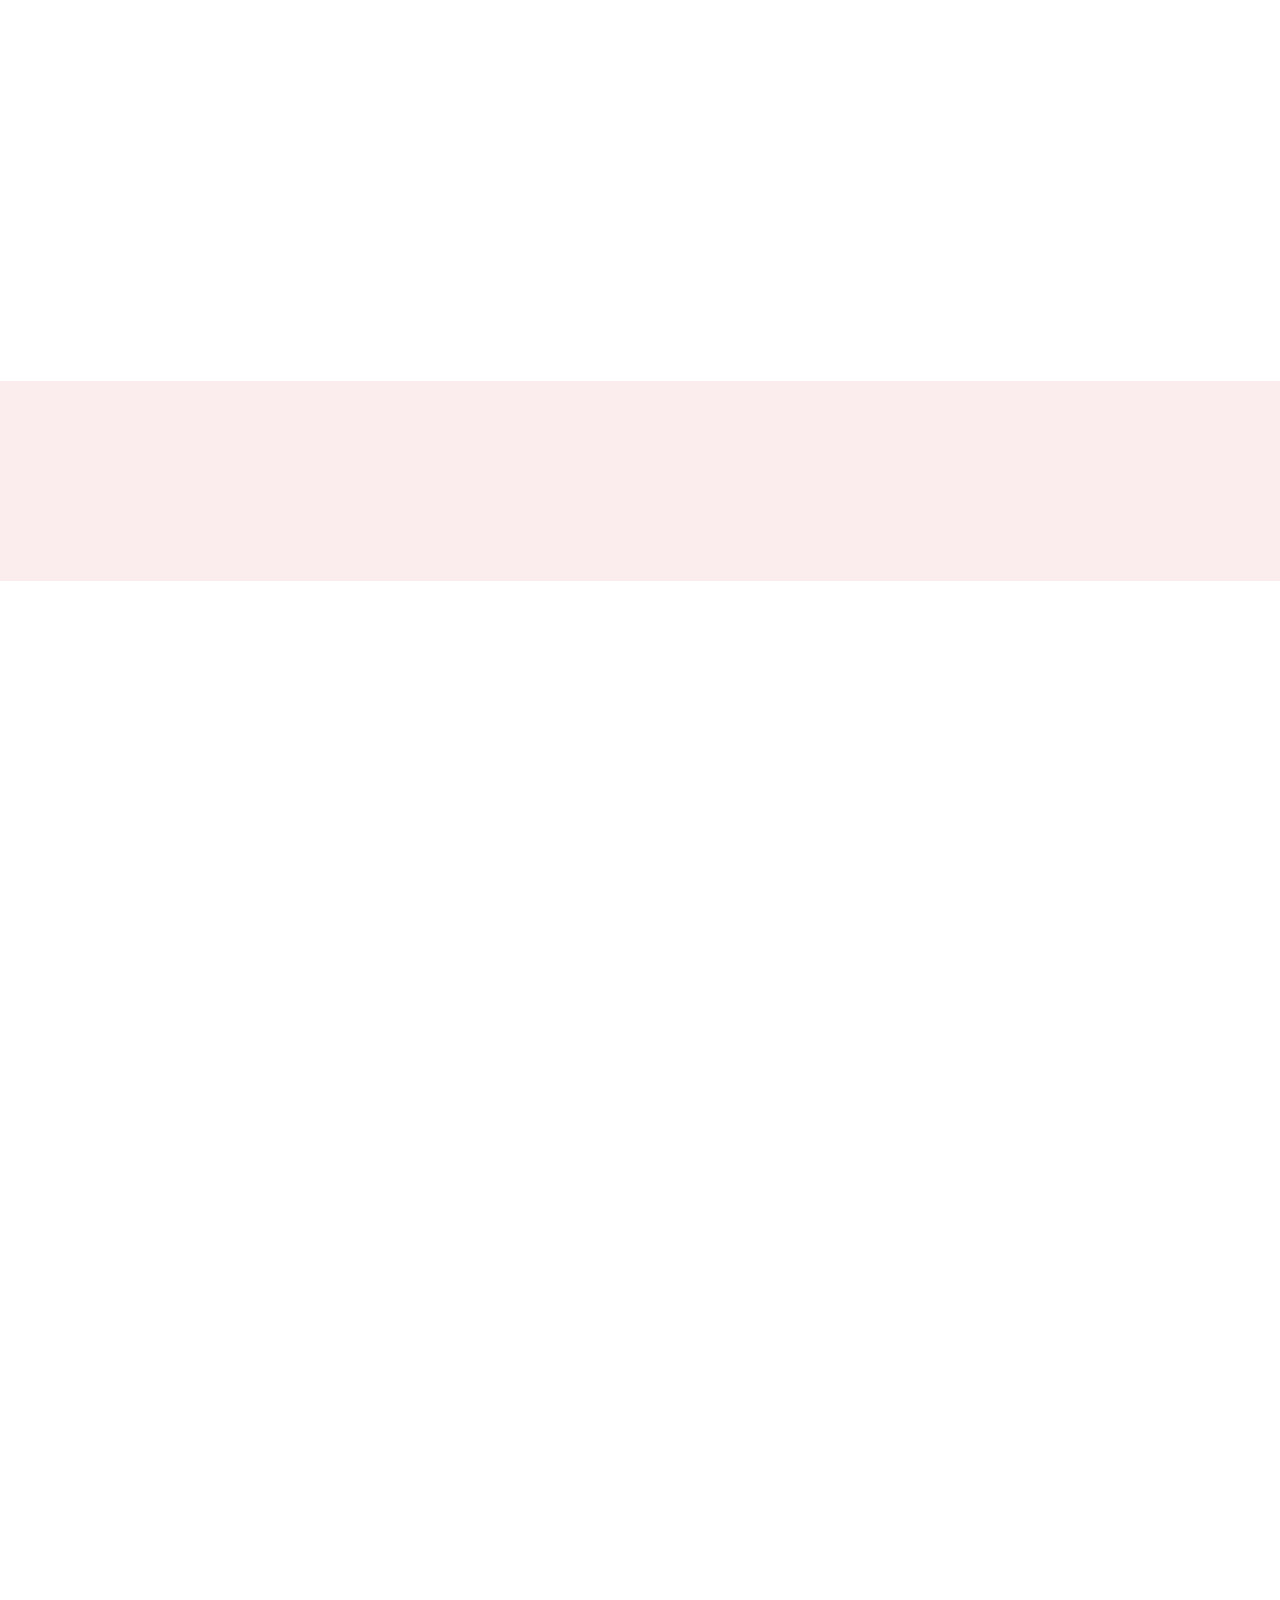
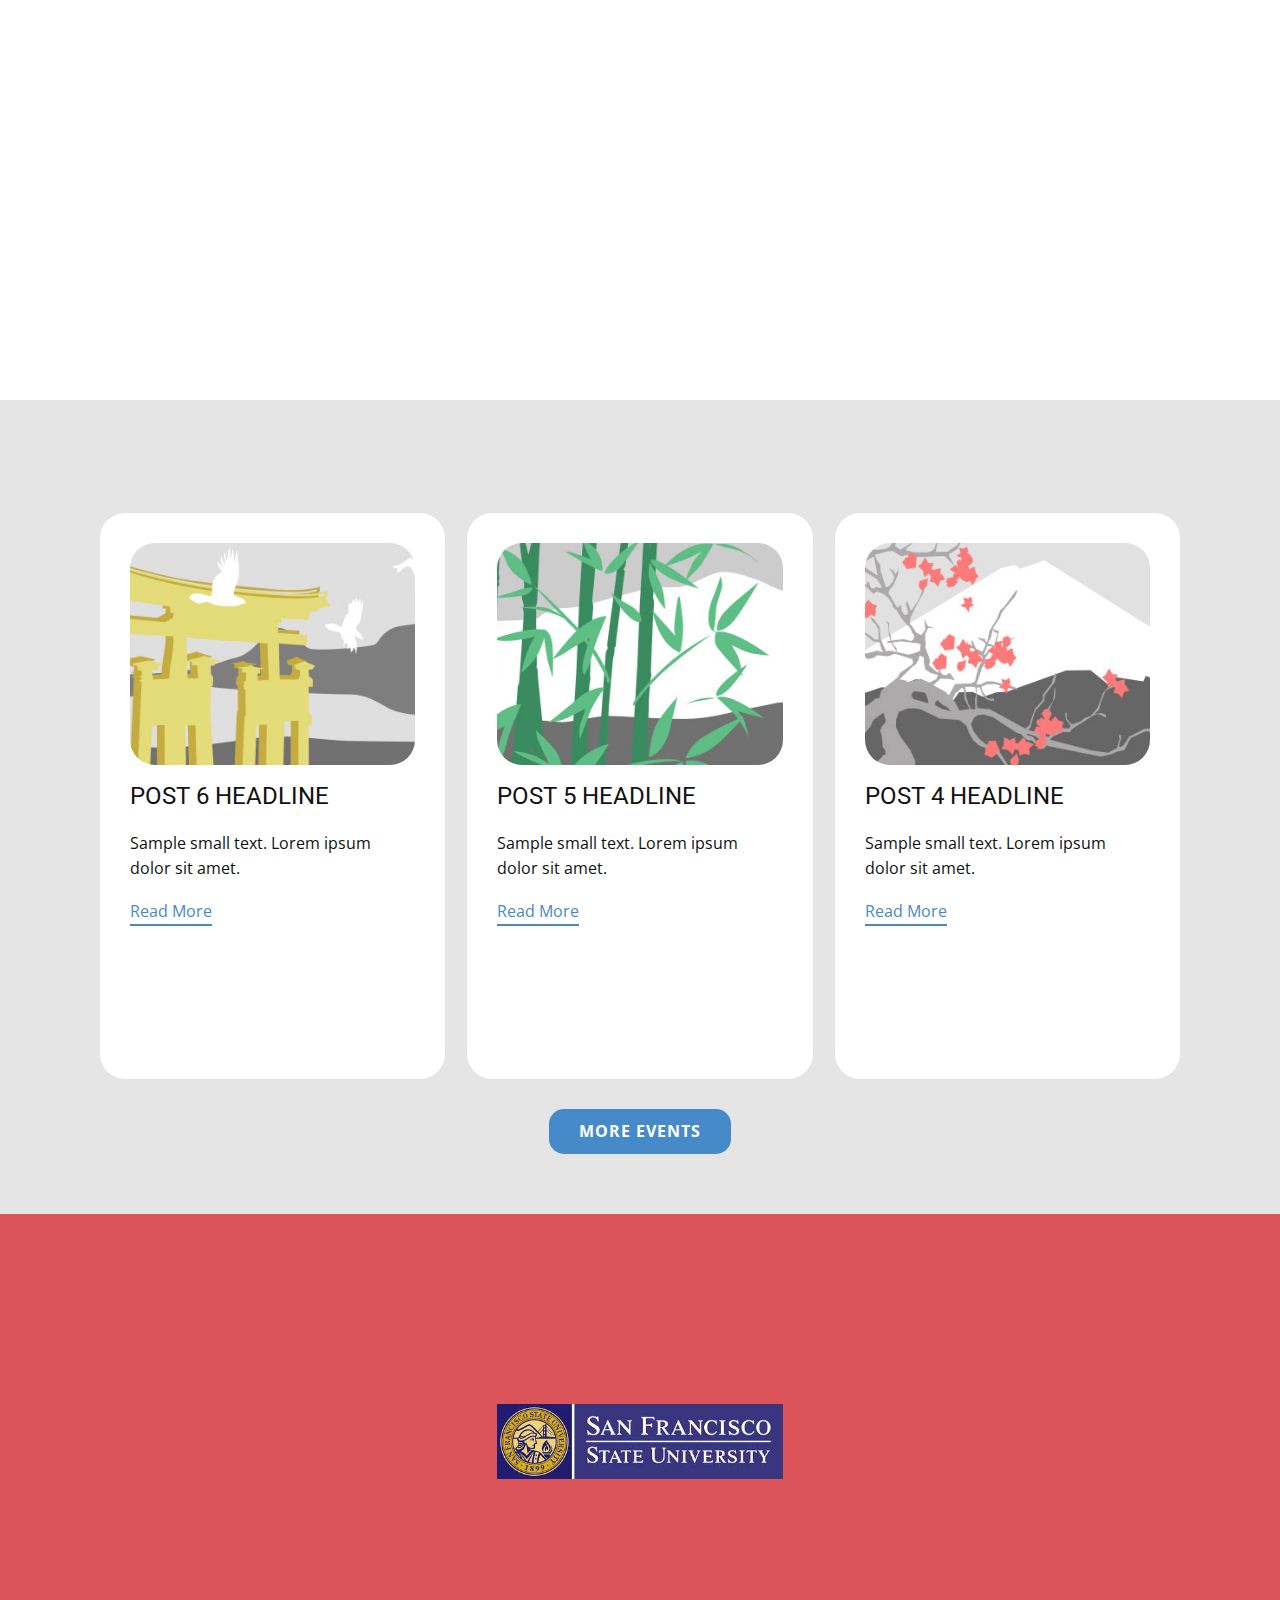
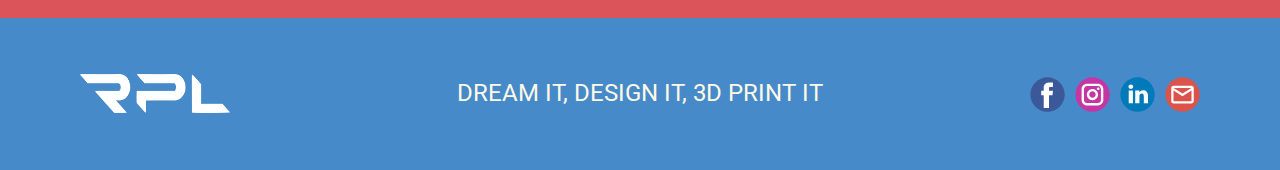
==== commit 5953fcd3: "Add files via upload" ====
--- a/index.html
+++ b/index.html
@@ -9,11 +9,14 @@
     <title>Home</title>
     <link rel="stylesheet" href="nicepage.css" media="screen">
 <link rel="stylesheet" href="Home.css" media="screen">
-    <script class="u-script" type="text/javascript" src="jquery-1.9.1.min.js" defer=""></script>
+    <script class="u-script" type="text/javascript" src="jquery.js" defer=""></script>
     <script class="u-script" type="text/javascript" src="nicepage.js" defer=""></script>
-    <meta name="generator" content="Nicepage 4.7.8, nicepage.com">
-    <link id="u-theme-google-font" rel="stylesheet" href="https://fonts.googleapis.com/css?family=Lato:100,100i,300,300i,400,400i,700,700i,900,900i|Raleway:100,100i,200,200i,300,300i,400,400i,500,500i,600,600i,700,700i,800,800i,900,900i">
+    <meta name="generator" content="Nicepage 4.8.2, nicepage.com">
+    <link rel="icon" href="images/favicon1.png">
+    <link id="u-theme-google-font" rel="stylesheet" href="https://fonts.googleapis.com/css?family=Roboto:100,100i,300,300i,400,400i,500,500i,700,700i,900,900i|Open+Sans:300,300i,400,400i,500,500i,600,600i,700,700i,800,800i">
     <link id="u-page-google-font" rel="stylesheet" href="https://fonts.googleapis.com/css?family=Lato:100,100i,300,300i,400,400i,700,700i,900,900i">
+    
+    
     
     
     
@@ -25,7 +28,6 @@
 		"@context": "http://schema.org",
 		"@type": "Organization",
 		"name": "RapidPrototypingLab",
-		"url": "/",
 		"logo": "images/NewRPLLogoColor.png",
 		"sameAs": [
 				"https://www.facebook.com/RPLSFSU/",
@@ -34,20 +36,19 @@
 				"mailto:rplabsfsu@gmail.com"
 		]
 }</script>
-    <meta name="theme-color" content="#47297b">
+    <meta name="theme-color" content="#478ac9">
     <meta property="og:title" content="Home">
     <meta property="og:description" content="">
     <meta property="og:type" content="website">
-    <link rel="canonical" href="/">
   </head>
-  <body data-home-page="https://rapidprototypinglab.nicepage.io/Home.html?version=7bbbd32c-b124-4899-88b5-033d340e0f67" data-home-page-title="Home" class="u-body u-overlap u-overlap-contrast u-xl-mode"><header class="u-clearfix u-gradient u-header u-header" id="sec-19d4"><div class="u-clearfix u-sheet u-sheet-1">
+  <body data-home-page="Home.html" data-home-page-title="Home" class="u-body u-xl-mode"><header class="u-clearfix u-gradient u-header u-sticky u-sticky-b5c6 u-header" id="sec-19d4"><div class="u-clearfix u-sheet u-sheet-1">
         <a href="https://nicepage.com" class="u-image u-logo u-image-1" data-image-width="1154" data-image-height="300">
           <img src="images/NewRPLLogoColor.png" class="u-logo-image u-logo-image-1">
         </a>
         <nav class="u-menu u-menu-dropdown u-offcanvas u-menu-1">
           <div class="menu-collapse u-custom-font u-font-lato" style="font-size: 1rem; letter-spacing: 0px;">
-            <a class="u-button-style u-custom-left-right-menu-spacing u-custom-padding-bottom u-custom-text-active-color u-custom-text-color u-custom-text-hover-color u-custom-top-bottom-menu-spacing u-nav-link u-text-active-palette-1-base u-text-hover-palette-2-base" href="#">
-              <svg class="u-svg-link" viewBox="0 0 24 24"><use xlink:href="#menu-hamburger"></use></svg>
+            <a class="u-button-style u-custom-color u-custom-left-right-menu-spacing u-custom-padding-bottom u-custom-text-active-color u-custom-text-color u-custom-text-hover-color u-custom-top-bottom-menu-spacing u-nav-link u-text-active-palette-1-base u-text-hover-palette-2-base" href="#">
+              <svg class="u-svg-link" viewBox="0 0 24 24"><use xmlns:xlink="http://www.w3.org/1999/xlink" xlink:href="#menu-hamburger"></use></svg>
               <svg class="u-svg-content" version="1.1" id="menu-hamburger" viewBox="0 0 16 16" x="0px" y="0px" xmlns:xlink="http://www.w3.org/1999/xlink" xmlns="http://www.w3.org/2000/svg"><g><rect y="1" width="16" height="2"></rect><rect y="7" width="16" height="2"></rect><rect y="13" width="16" height="2"></rect>
 </g></svg>
             </a>
@@ -57,6 +58,7 @@
 </li><li class="u-nav-item"><a class="u-button-style u-nav-link u-text-active-palette-4-base u-text-hover-palette-2-base u-text-palette-1-base" href="About.html" style="padding: 10px 20px;">About</a>
 </li><li class="u-nav-item"><a class="u-button-style u-nav-link u-text-active-palette-4-base u-text-hover-palette-2-base u-text-palette-1-base" href="Events-and-Workshops.html" style="padding: 10px 20px;">Events and Workshops</a>
 </li><li class="u-nav-item"><a class="u-button-style u-nav-link u-text-active-palette-4-base u-text-hover-palette-2-base u-text-palette-1-base" href="Membership.html" style="padding: 10px 20px;">Membership</a>
+</li><li class="u-nav-item"><a class="u-button-style u-nav-link u-text-active-palette-4-base u-text-hover-palette-2-base u-text-palette-1-base" href="File-Upload.html" style="padding: 10px 20px;">File Upload</a>
 </li></ul>
           </div>
           <div class="u-custom-menu u-nav-container-collapse">
@@ -67,6 +69,7 @@
 </li><li class="u-nav-item"><a class="u-button-style u-nav-link" href="About.html">About</a>
 </li><li class="u-nav-item"><a class="u-button-style u-nav-link" href="Events-and-Workshops.html">Events and Workshops</a>
 </li><li class="u-nav-item"><a class="u-button-style u-nav-link" href="Membership.html">Membership</a>
+</li><li class="u-nav-item"><a class="u-button-style u-nav-link" href="File-Upload.html">File Upload</a>
 </li></ul>
               </div>
             </div>
@@ -74,19 +77,21 @@
           </div>
         </nav>
       </div></header>
-    <section class="skrollable u-align-center u-clearfix u-image u-parallax u-section-1" id="carousel_c35c" data-image-width="1851" data-image-height="1080">
+    <section class="skrollable u-align-center u-clearfix u-image u-lightbox u-section-1" id="carousel_c35c" data-image-width="1851" data-image-height="1080">
       <div class="u-align-left u-clearfix u-sheet u-sheet-1">
-        <div class="u-align-left u-container-style u-group u-group-1">
-          <div class="u-container-layout">
-            <div class="u-align-left u-border-1 u-border-palette-4-base u-expanded u-shape u-shape-svg u-text-custom-color-4 u-shape-1">
-              <svg class="u-svg-link" preserveAspectRatio="none" viewBox="0 0 160 160" style=""><use xlink:href="#svg-a57e"></use></svg>
+        <div class="u-align-left u-container-style u-expanded-width-xs u-group u-group-1" data-animation-name="jello" data-animation-duration="1500" data-animation-direction="" data-animation-delay="500">
+          <div class="u-container-layout u-container-layout-1">
+            <div class="u-align-left u-border-1 u-border-palette-4-base u-expanded u-shape u-shape-svg u-text-palette-4-base u-shape-1">
+              <svg class="u-svg-link" preserveAspectRatio="none" viewBox="0 0 160 160" style=""><use xmlns:xlink="http://www.w3.org/1999/xlink" xlink:href="#svg-a57e"></use></svg>
               <svg class="u-svg-content" viewBox="-0.5 -0.5 161 161" x="0px" y="0px" id="svg-a57e"><path d="M157.4,45.5c11.3-39.1-16.3-50.2-43.8-43.8c-25.2,5.8-35.5,17.2-61,16.5C21.7,17.4,0,39.8,0,71.3
 	c0,49.1,58.2,47.8,76.2,68.5c38.8,44.7,92.8,8.2,79.3-40.3C148.1,73.2,155.9,50.6,157.4,45.5z"></path></svg>
             </div>
             <h1 class="u-align-right u-text u-text-white u-text-1">Rapid Prototyping<br>Lab at SFSU
             </h1>
-            <h2 class="u-align-left u-subtitle u-text u-text-body-alt-color u-text-2"> The RPL&nbsp;is an open-access, student-run makerspace that is open to all SFSU Engineering students and students within CoSE.<br>Visit us in Thorton Hall 220!
+            <h2 class="u-align-left u-subtitle u-text u-text-body-alt-color u-text-2"> The RPL&nbsp;is an open-access, student-run makerspace that is open to all SFSU Engineering students and students within CoSE.<br>
+              <br>Visit us in Science 109!
             </h2>
+            <a href="About.html" data-page-id="1618197" class="u-active-none u-align-right u-btn u-btn-round u-button-style u-hover-palette-1-light-1 u-palette-1-base u-radius-6 u-btn-1">Lab Hours</a>
           </div>
         </div>
       </div>
@@ -94,24 +99,24 @@
     <section class="u-clearfix u-section-2" id="carousel_3b98">
       <div class="u-clearfix u-sheet u-sheet-1">
         <div class="u-container-style u-group u-group-1">
-          <div class="u-container-layout u-valign-bottom u-container-layout-1">
-            <div class="u-expanded u-shape u-shape-svg u-text-palette-2-light-3 u-shape-1" data-animation-name="pulse" data-animation-duration="2000" data-animation-direction="">
-              <svg class="u-svg-link" preserveAspectRatio="none" viewBox="0 0 160 150" style=""><use xlink:href="#svg-c503"></use></svg>
+          <div class="u-container-layout u-valign-bottom-lg u-valign-bottom-xl u-container-layout-1">
+            <div class="u-absolute-hcenter-md u-absolute-hcenter-sm u-absolute-hcenter-xs u-expanded u-hidden-xs u-shape u-shape-svg u-text-palette-2-light-3 u-shape-1" data-animation-name="pulse" data-animation-duration="2000" data-animation-direction="">
+              <svg class="u-svg-link" preserveAspectRatio="none" viewBox="0 0 160 150" style=""><use xmlns:xlink="http://www.w3.org/1999/xlink" xlink:href="#svg-c503"></use></svg>
               <svg class="u-svg-content" viewBox="0 0 160 150" x="0px" y="0px" id="svg-c503"><path d="M43.2,126.9c14.2,1.3,27.6,7,39.1,15.6c8.3,6.1,19.4,10.3,32.7,5.3c11.7-4.4,18.6-17.4,21-30.2c2.6-13.3,8.1-25.9,15.7-37.1
 	c8.3-12.1,10.8-27.9,5.3-42.7C150.5,20.3,134.6,9,117,7.6C107.9,6.9,98.8,5,90.1,1.9C83-0.6,75-0.7,67.4,2.1
 	c-9.9,3.7-17,11.6-20.1,21c-3.3,10.1-10.9,18-20.6,22.2c-0.1,0-0.1,0.1-0.2,0.1c-20.3,8.9-31,32-24.6,53.2
 	C6.9,115.6,25.2,125.2,43.2,126.9z"></path></svg>
             </div>
-            <img class="u-image u-image-contain u-image-default u-image-1" src="images/3DPrinter.png" alt="" data-image-width="366" data-image-height="319" data-animation-name="slideIn" data-animation-duration="2000" data-animation-direction="Right">
-          </div>
-        </div>
-        <div class="u-align-left u-container-style u-group u-shape-rectangle u-group-2">
-          <div class="u-container-layout u-container-layout-2">
+            <img class="u-hidden-md u-hidden-sm u-hidden-xs u-image u-image-contain u-image-default u-image-1" src="images/3DPrinter.png" alt="" data-image-width="366" data-image-height="319" data-animation-name="customAnimationIn" data-animation-duration="2000" data-animation-direction="Right" data-animation-delay="500" data-animation-out="0">
+          </div>
+        </div>
+        <div class="u-align-left u-container-style u-expanded-width-xs u-group u-palette-2-light-3 u-radius-25 u-shape-round u-group-2" data-animation-name="customAnimationIn" data-animation-duration="2000" data-animation-out="0">
+          <div class="u-container-layout u-valign-bottom-md u-container-layout-2">
             <h2 class="u-text u-text-1" data-animation-name="flipIn" data-animation-duration="2000" data-animation-direction="X">Membership Info</h2>
             <p class="u-text u-text-2"> This makerspace contains 4x Ultimaker 2+ &amp; 2 Creality 3D printers, as well as 16 workstations complete with 3D modeling software including SolidWorks/Simulation and Fusion360. Trained volunteer students keep the space open during regular semesters and provide technical advice.<br>
-              <br>In order to access the RPL you must be a member. We have different memberships based on different needs!
+              <br>In order to access the RPL you must be a member.<br>We have different memberships based on different needs!
             </p>
-            <a href="https://nicepage.com/k/aesthetic-html-templates" class="u-active-palette-2-base u-border-none u-btn u-btn-round u-button-style u-hover-palette-4-base u-palette-3-base u-radius-2 u-text-active-black u-text-hover-white u-text-palette-1-base u-btn-1">membership info</a>
+            <a href="Membership.html" data-page-id="1618198" class="u-active-palette-2-base u-border-none u-btn u-btn-round u-button-style u-hover-palette-4-base u-palette-3-base u-radius-2 u-text-active-black u-text-hover-white u-text-palette-1-base u-btn-1">membership info</a>
           </div>
         </div>
       </div>
@@ -119,38 +124,33 @@
     <section class="u-align-left u-clearfix u-section-3" id="carousel_23d9">
       <div class="u-container-style u-expanded-width u-group u-palette-2-light-3 u-shape-rectangle u-group-1">
         <div class="u-container-layout u-container-layout-1">
-          <h1 class="u-align-center u-text u-text-default u-text-1">Meet the Team Running the Lab</h1>
+          <h1 class="u-align-center u-text u-text-default u-text-1" data-animation-name="customAnimationIn" data-animation-duration="1000" data-animation-direction="" data-animation-out="0">Meet the Team Running the Lab</h1>
         </div>
       </div>
       <div class="u-list u-list-1">
         <div class="u-repeater u-repeater-1">
-          <div class="u-align-center u-container-style u-custom-item u-list-item u-repeater-item u-shape-rectangle">
+          <div class="u-align-center u-container-style u-custom-item u-hover-feature u-list-item u-palette-5-base u-radius-50 u-repeater-item u-shape-round u-list-item-1" data-animation-name="flipIn" data-animation-duration="1500" data-animation-delay="0" data-animation-direction="X" data-animation-out="0">
             <div class="u-container-layout u-similar-container u-container-layout-2">
-              <div alt="" class="u-image u-image-circle u-image-1" data-image-width="864" data-image-height="1080"></div>
-              <h3 class="u-text u-text-default u-text-2"> Trisha Mae Tulud</h3>
-              <h6 class="u-text u-text-default u-text-3"> RPL Social Outreach</h6>
-              <p class="u-text u-text-4"> Having nurses and doctors in my family, I am extremely worried for their health. At first I was feel hopeless in ways I can help out during this time. I want to thank all the essential workers for their hard work. I’m also thankful for our school for allowing us to opportunity to help out our community and support In our endeavors. Joining the Rapid Prototyping Lab has been an honor and I can’t wait to see what else we can accomplish together!</p>
-            </div>
-          </div>
-          <div class="u-align-center u-container-style u-custom-item u-list-item u-palette-3-base u-radius-50 u-repeater-item u-shape-round u-list-item-2" data-animation-name="flipIn" data-animation-duration="2000" data-animation-direction="X">
+              <div alt="" class="u-image u-image-circle u-image-1" data-image-width="1280" data-image-height="1280"></div>
+              <h3 class="u-text u-text-default u-text-2">RPL Officer</h3>
+              <h6 class="u-text u-text-default u-text-3">Treasurer</h6>
+              <p class="u-text u-text-4">Student Leaders Statement</p>
+            </div>
+          </div>
+          <div class="u-align-center u-container-style u-custom-item u-hover-feature u-list-item u-palette-3-base u-radius-50 u-repeater-item u-shape-round u-list-item-2" data-animation-name="flipIn" data-animation-duration="1500" data-animation-direction="X" data-animation-out="0" data-animation-delay="0">
             <div class="u-container-layout u-similar-container u-container-layout-3">
-              <div alt="" class="u-image u-image-circle u-image-2" data-image-width="720" data-image-height="960"></div>
-              <h3 class="u-text u-text-default u-text-5">Sean Romero</h3>
-              <h6 class="u-text u-text-default u-text-6">RPL Chief</h6>
-              <p class="u-text u-text-7"> While of course we're not the largest organization we still feel that given the tools at our disposal it would be irresponsible and inconsiderate not to do our part in the assistance of healthcare workers, they risk their lives in the protection of ours so hopefully we can help minimize that risk.</p>
-            </div>
-          </div>
-          <div class="u-align-center u-container-style u-custom-item u-list-item u-repeater-item">
-            <div class="u-container-layout u-similar-container u-container-layout-4">
-              <div alt="" class="u-image u-image-circle u-image-3" data-image-width="750" data-image-height="563"></div>
-              <h3 class="u-text u-text-default u-text-8"> Alexander de Dood</h3>
-              <h6 class="u-text u-text-default u-text-9">RPL Chief</h6>
-              <p class="u-text u-text-10"> We’re happy to help the first responders with their PPE. All of us can do our part and get through this together!</p>
-            </div>
-          </div>
-        </div>
-      </div>
-      <a href="https://nicepage.com/k/aesthetic-html-templates" class="u-active-palette-2-base u-align-center u-border-none u-btn u-btn-round u-button-style u-hover-palette-4-base u-palette-3-base u-radius-2 u-text-active-black u-text-hover-white u-text-palette-1-base u-btn-1">more info</a>
+              <div alt="" class="u-image u-image-circle u-image-2" data-image-width="1280" data-image-height="1280"></div>
+              <h3 class="u-text u-text-default u-text-5">RPL Officer</h3>
+              <h6 class="u-text u-text-default u-text-6">Chief of Operations</h6>
+              <p class="u-text u-text-7">Student Leaders Statement</p>
+            </div>
+          </div>
+        </div>
+      </div>
+      <a href="About.html" data-page-id="1618197" class="u-active-palette-2-base u-align-center u-btn u-btn-round u-button-style u-hover-feature u-hover-palette-1-base u-palette-4-base u-radius-10 u-text-active-black u-text-hover-white u-btn-1" data-animation-name="bounceIn" data-animation-duration="1000" data-animation-direction="">More Positions</a>
+      
+      
+      
     </section>
     <section class="u-clearfix u-section-4" id="carousel_cb76">
       <div class="u-clearfix u-sheet u-sheet-1">
@@ -160,122 +160,196 @@
         </div>
       </div>
     </section>
-    <section class="u-clearfix u-grey-10 u-section-5" id="sec-825b">
-      <div class="u-clearfix u-sheet u-valign-middle u-sheet-1">
-        <h1 class="u-text u-text-default u-text-1">Most Recent Events</h1><!--blog--><!--blog_options_json--><!--{"type":"Recent","source":"","tags":"","count":""}--><!--/blog_options_json-->
-        <div class="u-align-center u-blog u-blog-1">
-          <div class="u-repeater u-repeater-1"><!--blog_post--><!--blog_post_image-->
-            <div class="u-blog-control u-blog-post u-container-style u-image u-repeater-item u-shading u-image-1" data-image-width="2000" data-image-height="1333"><!--/blog_post_image-->
-              <div class="u-container-layout u-similar-container u-container-layout-1"><!--blog_post_header-->
-                <h3 class="u-blog-control u-text u-text-2">
-                  <a class="u-post-header-link" href="#"><!--blog_post_header_content-->Post 1 Headline<!--/blog_post_header_content--></a>
-                </h3><!--/blog_post_header--><!--blog_post_metadata-->
-                <div class="u-blog-control u-metadata u-metadata-1"><!--blog_post_metadata_date-->
-                  <span class="u-meta-date u-meta-icon"><!--blog_post_metadata_date_content-->Fri Jun 19 2020<!--/blog_post_metadata_date_content--></span><!--/blog_post_metadata_date--><!--blog_post_metadata_category-->
-                  <span class="u-meta-category u-meta-icon"><!--blog_post_metadata_category_content-->Category<!--/blog_post_metadata_category_content--></span><!--/blog_post_metadata_category-->
-                </div><!--/blog_post_metadata--><!--blog_post_content-->
+    <section class="u-clearfix u-grey-10 u-section-5" id="sec-3d6b">
+      <div class="u-clearfix u-sheet u-valign-middle-lg u-valign-middle-xl u-sheet-1">
+        <h1 class="u-text u-text-default u-text-1" data-animation-name="customAnimationIn" data-animation-duration="1000" data-animation-direction="" data-animation-out="0">Recent Events</h1><!--blog--><!--blog_options_json--><!--{"type":"Recent","source":"","tags":"","count":""}--><!--/blog_options_json-->
+        <div class="u-align-center u-blog u-expanded-width-md u-expanded-width-sm u-expanded-width-xs u-blog-1">
+          <div class="u-repeater u-repeater-1"><!--blog_post-->
+            <div class="u-blog-post u-container-style u-radius-25 u-repeater-item u-shape-round u-white u-repeater-item-1">
+              <div class="u-container-layout u-similar-container u-container-layout-1">
+                <a class="u-post-header-link" href="blog/post-5.html"><!--blog_post_image-->
+                  <img alt="" class="u-blog-control u-expanded-width u-image u-image-round u-radius-25 u-image-1" src="images/1.jpeg"><!--/blog_post_image-->
+                </a><!--blog_post_header-->
+                <h4 class="u-blog-control u-text u-text-2">
+                  <a class="u-post-header-link" href="blog/post-5.html"><!--blog_post_header_content-->Post 6 Headline<!--/blog_post_header_content--></a>
+                </h4><!--/blog_post_header--><!--blog_post_content-->
                 <div class="u-blog-control u-post-content u-text u-text-3"><!--blog_post_content_content-->Sample small text. Lorem ipsum dolor sit amet.<!--/blog_post_content_content--></div><!--/blog_post_content--><!--blog_post_readmore-->
-                <a href="#" class="u-blog-control u-btn u-btn-rectangle u-button-style u-palette-3-base u-btn-1"><!--blog_post_readmore_content--><!--options_json--><!--{"content":"","defaultValue":"Read More"}--><!--/options_json-->Read More<!--/blog_post_readmore_content--></a><!--/blog_post_readmore-->
+                <a href="blog/post-5.html" class="u-blog-control u-border-2 u-border-palette-1-base u-btn u-btn-rectangle u-button-style u-none u-btn-1"><!--blog_post_readmore_content--><!--options_json--><!--{"content":"","defaultValue":"Read More"}--><!--/options_json-->Read More<!--/blog_post_readmore_content--></a><!--/blog_post_readmore-->
               </div>
-            </div><!--/blog_post--><!--blog_post--><!--blog_post_image-->
-            <div class="u-blog-control u-blog-post u-container-style u-image u-repeater-item u-shading u-video-cover u-image-2" data-image-width="2000" data-image-height="1333"><!--/blog_post_image-->
-              <div class="u-container-layout u-similar-container u-container-layout-2"><!--blog_post_header-->
-                <h3 class="u-blog-control u-text u-text-4">
-                  <a class="u-post-header-link" href="#"><!--blog_post_header_content-->Post 2 Headline<!--/blog_post_header_content--></a>
-                </h3><!--/blog_post_header--><!--blog_post_metadata-->
-                <div class="u-blog-control u-metadata u-metadata-2"><!--blog_post_metadata_date-->
-                  <span class="u-meta-date u-meta-icon"><!--blog_post_metadata_date_content-->Fri Jun 19 2020<!--/blog_post_metadata_date_content--></span><!--/blog_post_metadata_date--><!--blog_post_metadata_category-->
-                  <span class="u-meta-category u-meta-icon"><!--blog_post_metadata_category_content-->Category<!--/blog_post_metadata_category_content--></span><!--/blog_post_metadata_category-->
-                </div><!--/blog_post_metadata--><!--blog_post_content-->
+            </div><!--/blog_post--><!--blog_post-->
+            <div class="u-blog-post u-container-style u-radius-25 u-repeater-item u-shape-round u-video-cover u-white">
+              <div class="u-container-layout u-similar-container u-container-layout-2">
+                <a class="u-post-header-link" href="blog/post-4.html"><!--blog_post_image-->
+                  <img alt="" class="u-blog-control u-expanded-width u-image u-image-round u-radius-25 u-image-2" src="images/2.jpeg"><!--/blog_post_image-->
+                </a><!--blog_post_header-->
+                <h4 class="u-blog-control u-text u-text-4">
+                  <a class="u-post-header-link" href="blog/post-4.html"><!--blog_post_header_content-->Post 5 Headline<!--/blog_post_header_content--></a>
+                </h4><!--/blog_post_header--><!--blog_post_content-->
                 <div class="u-blog-control u-post-content u-text u-text-5"><!--blog_post_content_content-->Sample small text. Lorem ipsum dolor sit amet.<!--/blog_post_content_content--></div><!--/blog_post_content--><!--blog_post_readmore-->
-                <a href="#" class="u-blog-control u-btn u-btn-rectangle u-button-style u-palette-3-base u-btn-2"><!--blog_post_readmore_content--><!--options_json--><!--{"content":"","defaultValue":"Read More"}--><!--/options_json-->Read More<!--/blog_post_readmore_content--></a><!--/blog_post_readmore-->
+                <a href="blog/post-4.html" class="u-blog-control u-border-2 u-border-palette-1-base u-btn u-btn-rectangle u-button-style u-none u-btn-2"><!--blog_post_readmore_content--><!--options_json--><!--{"content":"","defaultValue":"Read More"}--><!--/options_json-->Read More<!--/blog_post_readmore_content--></a><!--/blog_post_readmore-->
               </div>
-            </div><!--/blog_post--><!--blog_post--><!--blog_post_image-->
-            <div class="u-blog-control u-blog-post u-container-style u-image u-repeater-item u-shading u-video-cover u-image-3" data-image-width="2000" data-image-height="1333"><!--/blog_post_image-->
-              <div class="u-container-layout u-similar-container u-container-layout-3"><!--blog_post_header-->
-                <h3 class="u-blog-control u-text u-text-6">
-                  <a class="u-post-header-link" href="#"><!--blog_post_header_content-->Post 3 Headline<!--/blog_post_header_content--></a>
-                </h3><!--/blog_post_header--><!--blog_post_metadata-->
-                <div class="u-blog-control u-metadata u-metadata-3"><!--blog_post_metadata_date-->
-                  <span class="u-meta-date u-meta-icon"><!--blog_post_metadata_date_content-->Fri Jun 19 2020<!--/blog_post_metadata_date_content--></span><!--/blog_post_metadata_date--><!--blog_post_metadata_category-->
-                  <span class="u-meta-category u-meta-icon"><!--blog_post_metadata_category_content-->Category<!--/blog_post_metadata_category_content--></span><!--/blog_post_metadata_category-->
-                </div><!--/blog_post_metadata--><!--blog_post_content-->
+            </div><!--/blog_post--><!--blog_post-->
+            <div class="u-blog-post u-container-style u-radius-25 u-repeater-item u-shape-round u-video-cover u-white">
+              <div class="u-container-layout u-similar-container u-container-layout-3">
+                <a class="u-post-header-link" href="blog/post-3.html"><!--blog_post_image-->
+                  <img alt="" class="u-blog-control u-expanded-width u-image u-image-round u-radius-25 u-image-3" src="images/3.jpeg"><!--/blog_post_image-->
+                </a><!--blog_post_header-->
+                <h4 class="u-blog-control u-text u-text-6">
+                  <a class="u-post-header-link" href="blog/post-3.html"><!--blog_post_header_content-->Post 4 Headline<!--/blog_post_header_content--></a>
+                </h4><!--/blog_post_header--><!--blog_post_content-->
                 <div class="u-blog-control u-post-content u-text u-text-7"><!--blog_post_content_content-->Sample small text. Lorem ipsum dolor sit amet.<!--/blog_post_content_content--></div><!--/blog_post_content--><!--blog_post_readmore-->
-                <a href="#" class="u-blog-control u-btn u-btn-rectangle u-button-style u-palette-3-base u-btn-3"><!--blog_post_readmore_content--><!--options_json--><!--{"content":"","defaultValue":"Read More"}--><!--/options_json-->Read More<!--/blog_post_readmore_content--></a><!--/blog_post_readmore-->
+                <a href="blog/post-3.html" class="u-blog-control u-border-2 u-border-palette-1-base u-btn u-btn-rectangle u-button-style u-none u-btn-3"><!--blog_post_readmore_content--><!--options_json--><!--{"content":"","defaultValue":"Read More"}--><!--/options_json-->Read More<!--/blog_post_readmore_content--></a><!--/blog_post_readmore-->
               </div>
             </div><!--/blog_post-->
           </div>
         </div><!--/blog-->
-        <a href="https://nicepage.com/k/aesthetic-html-templates" class="u-active-palette-2-base u-align-center u-border-none u-btn u-btn-round u-button-style u-hover-palette-4-base u-palette-3-base u-radius-2 u-text-active-black u-text-hover-white u-text-palette-1-base u-btn-4">more events</a>
-      </div>
+        <a href="Events-and-Workshops.html" data-page-id="1618685" class="u-active-none u-align-center u-btn u-btn-round u-button-style u-hover-feature u-hover-palette-1-light-1 u-palette-1-base u-radius-15 u-btn-4">More Events</a>
+      </div>
+      
     </section>
     <section class="u-align-center u-clearfix u-palette-2-base u-section-6" id="carousel_29e8">
-      <div class="u-clearfix u-sheet u-sheet-1">
-        <h1 class="u-text u-text-default-lg u-text-default-md u-text-default-xl u-text-palette-5-base u-text-1" data-animation-name="flipIn" data-animation-duration="2000" data-animation-direction="X">Shout out to our sponsors!</h1>
-        <p class="u-text u-text-palette-5-base u-text-2">Special thank you to the following companies and organizations that have sponsored our mission</p>
-        <div class="u-expanded-width-lg u-expanded-width-xl u-list u-list-1">
-          <div class="u-repeater u-repeater-1">
-            <div class="u-container-style u-list-item u-repeater-item">
-              <div class="u-container-layout u-similar-container u-valign-middle u-container-layout-1">
-                <img alt="" class="u-expanded-width u-image u-image-contain u-image-default u-image-1" data-image-width="300" data-image-height="90" src="images/logo-amazon.svg">
-              </div>
-            </div>
-            <div class="u-container-style u-list-item u-repeater-item">
-              <div class="u-container-layout u-similar-container u-valign-middle u-container-layout-2">
-                <img alt="" class="u-expanded-width u-image u-image-contain u-image-default u-image-2" data-image-width="300" data-image-height="90" src="images/1.svg">
-              </div>
-            </div>
-            <div class="u-container-style u-list-item u-repeater-item">
-              <div class="u-container-layout u-similar-container u-valign-middle u-container-layout-3">
-                <img alt="" class="u-expanded-width u-image u-image-contain u-image-default u-image-3" data-image-width="300" data-image-height="63" src="images/evga.svg">
-              </div>
-            </div>
-            <div class="u-container-style u-list-item u-repeater-item">
-              <div class="u-container-layout u-similar-container u-valign-middle u-container-layout-4">
-                <img alt="" class="u-expanded-width u-image u-image-contain u-image-default u-image-4" data-image-width="300" data-image-height="39" src="images/tesla-9.svg">
-              </div>
-            </div>
-          </div>
-        </div>
-        <a href="https://nicepage.com/k/aesthetic-html-templates" class="u-active-palette-2-base u-align-center u-border-none u-btn u-btn-round u-button-style u-hover-palette-4-base u-palette-3-base u-radius-2 u-text-active-black u-text-hover-white u-text-palette-1-base u-btn-1">sponsor us</a>
-      </div>
-    </section>
+      <h1 class="u-text u-text-default-lg u-text-default-md u-text-default-xl u-text-1" data-animation-name="flipIn" data-animation-duration="2000" data-animation-direction="X" data-animation-out="0">Shout out to our sponsors!</h1>
+      <p class="u-text u-text-2" data-animation-name="bounceIn" data-animation-duration="1000" data-animation-direction="" data-animation-out="0">Special thank you to the following companies and organizations that have sponsored our mission</p>
+      <div class="u-align-center u-carousel u-carousel-duration-1500 u-expanded-width u-gallery u-gallery-slider u-layout-carousel u-lightbox u-no-transition u-product-zoom u-show-text-none u-gallery-1" id="carousel-e9df" data-interval="1500" data-u-ride="carousel">
+        <ol class="u-absolute-hcenter u-carousel-indicators u-hidden u-carousel-indicators-1">
+          <li data-u-target="#carousel-e9df" data-u-slide-to="0" class="u-active u-grey-70 u-shape-circle" style="width: 10px; height: 10px;"></li>
+          <li data-u-target="#carousel-e9df" data-u-slide-to="1" class="u-grey-70 u-shape-circle" style="width: 10px; height: 10px;"></li>
+        </ol>
+        <div class="u-carousel-inner u-gallery-inner u-gallery-inner-1" role="listbox">
+          <div class="u-active u-carousel-item u-gallery-item u-shape-rectangle u-carousel-item-1">
+            <div class="u-back-slide" data-image-width="439" data-image-height="115">
+              <img class="u-back-image u-expanded u-image-contain" src="images/SFSULogo.jpg">
+            </div>
+            <div class="u-align-center u-over-slide u-shading u-valign-bottom u-over-slide-1">
+              <h3 class="u-gallery-heading">Sample Title</h3>
+              <p class="u-gallery-text">Sample Text</p>
+            </div>
+          </div>
+          <div class="u-carousel-item u-gallery-item u-shape-rectangle u-carousel-item-2">
+            <div class="u-back-slide" data-image-width="246" data-image-height="135">
+              <img class="u-back-image u-expanded u-image-contain" src="images/as-logo-official.png">
+            </div>
+            <div class="u-align-center u-over-slide u-shading u-valign-bottom u-over-slide-2">
+              <h3 class="u-gallery-heading">Sample Title</h3>
+              <p class="u-gallery-text">Sample Text</p>
+            </div>
+          </div>
+        </div>
+        <a class="u-absolute-vcenter u-carousel-control u-carousel-control-prev u-grey-70 u-hidden u-icon-circle u-opacity u-opacity-70 u-spacing-10 u-text-white u-carousel-control-1" href="#carousel-e9df" role="button" data-u-slide="prev">
+          <span aria-hidden="true">
+            <svg viewBox="0 0 451.847 451.847"><path d="M97.141,225.92c0-8.095,3.091-16.192,9.259-22.366L300.689,9.27c12.359-12.359,32.397-12.359,44.751,0
+c12.354,12.354,12.354,32.388,0,44.748L173.525,225.92l171.903,171.909c12.354,12.354,12.354,32.391,0,44.744
+c-12.354,12.365-32.386,12.365-44.745,0l-194.29-194.281C100.226,242.115,97.141,234.018,97.141,225.92z"></path></svg>
+          </span>
+          <span class="sr-only">
+            <svg viewBox="0 0 451.847 451.847"><path d="M97.141,225.92c0-8.095,3.091-16.192,9.259-22.366L300.689,9.27c12.359-12.359,32.397-12.359,44.751,0
+c12.354,12.354,12.354,32.388,0,44.748L173.525,225.92l171.903,171.909c12.354,12.354,12.354,32.391,0,44.744
+c-12.354,12.365-32.386,12.365-44.745,0l-194.29-194.281C100.226,242.115,97.141,234.018,97.141,225.92z"></path></svg>
+          </span>
+        </a>
+        <a class="u-absolute-vcenter u-carousel-control u-carousel-control-next u-grey-70 u-hidden u-icon-circle u-opacity u-opacity-70 u-spacing-10 u-text-white u-carousel-control-2" href="#carousel-e9df" role="button" data-u-slide="next">
+          <span aria-hidden="true">
+            <svg viewBox="0 0 451.846 451.847"><path d="M345.441,248.292L151.154,442.573c-12.359,12.365-32.397,12.365-44.75,0c-12.354-12.354-12.354-32.391,0-44.744
+L278.318,225.92L106.409,54.017c-12.354-12.359-12.354-32.394,0-44.748c12.354-12.359,32.391-12.359,44.75,0l194.287,194.284
+c6.177,6.18,9.262,14.271,9.262,22.366C354.708,234.018,351.617,242.115,345.441,248.292z"></path></svg>
+          </span>
+          <span class="sr-only">
+            <svg viewBox="0 0 451.846 451.847"><path d="M345.441,248.292L151.154,442.573c-12.359,12.365-32.397,12.365-44.75,0c-12.354-12.354-12.354-32.391,0-44.744
+L278.318,225.92L106.409,54.017c-12.354-12.359-12.354-32.394,0-44.748c12.354-12.359,32.391-12.359,44.75,0l194.287,194.284
+c6.177,6.18,9.262,14.271,9.262,22.366C354.708,234.018,351.617,242.115,345.441,248.292z"></path></svg>
+          </span>
+        </a>
+      </div>
+      <a href="#sec-1fe8" class="u-active-palette-2-base u-align-center u-border-none u-btn u-btn-round u-button-style u-dialog-link u-hover-feature u-hover-palette-4-base u-radius-20 u-text-active-black u-text-hover-white u-white u-btn-1" data-animation-name="customAnimationIn" data-animation-duration="1000">sponsor us</a>
+      
+    </section>
+    <style class="u-overlap-style">.u-overlap:not(.u-sticky-scroll) .u-header {
+background-color: #ffffff !important
+}</style>
+    
+    
     
     
     <footer class="u-align-center-md u-align-center-sm u-align-center-xs u-clearfix u-footer u-palette-1-base" id="sec-08f1"><div class="u-clearfix u-sheet u-sheet-1">
-        <a href="https://nicepage.com" class="u-image u-logo u-image-1" data-image-width="1154" data-image-height="300">
+        <a href="Home.html" data-page-id="1618202" class="u-image u-logo u-image-1" data-image-width="1154" data-image-height="300" title="Home">
           <img src="images/NewRPLLogo.png" class="u-logo-image u-logo-image-1">
         </a>
+        <h4 class="u-align-center-lg u-align-center-md u-align-center-xl u-align-center-xs u-text u-text-palette-3-light-3 u-text-1">DREAM IT, DESIGN IT, 3D PRINT IT</h4>
         <div class="u-align-left u-social-icons u-spacing-10 u-social-icons-1">
-          <a class="u-social-url" title="facebook" target="_blank" href="https://www.facebook.com/RPLSFSU/"><span class="u-icon u-social-facebook u-social-icon u-icon-1"><svg class="u-svg-link" preserveAspectRatio="xMidYMin slice" viewBox="0 0 112 112" style=""><use xlink:href="#svg-756a"></use></svg><svg class="u-svg-content" viewBox="0 0 112 112" x="0" y="0" id="svg-756a"><circle fill="currentColor" cx="56.1" cy="56.1" r="55"></circle><path fill="#FFFFFF" d="M73.5,31.6h-9.1c-1.4,0-3.6,0.8-3.6,3.9v8.5h12.6L72,58.3H60.8v40.8H43.9V58.3h-8V43.9h8v-9.2
+          <a class="u-social-url" title="facebook" target="_blank" href="https://www.facebook.com/RPLSFSU/"><span class="u-icon u-social-facebook u-social-icon u-icon-1"><svg class="u-svg-link" preserveAspectRatio="xMidYMin slice" viewBox="0 0 112 112" style=""><use xmlns:xlink="http://www.w3.org/1999/xlink" xlink:href="#svg-756a"></use></svg><svg class="u-svg-content" viewBox="0 0 112 112" x="0" y="0" id="svg-756a"><circle fill="currentColor" cx="56.1" cy="56.1" r="55"></circle><path fill="#FFFFFF" d="M73.5,31.6h-9.1c-1.4,0-3.6,0.8-3.6,3.9v8.5h12.6L72,58.3H60.8v40.8H43.9V58.3h-8V43.9h8v-9.2
             c0-6.7,3.1-17,17-17h12.5v13.9H73.5z"></path></svg></span>
           </a>
-          <a class="u-social-url" title="instagram" target="_blank" href="https://www.instagram.com/rplsfsu/?hl=en"><span class="u-icon u-social-icon u-social-instagram u-icon-2"><svg class="u-svg-link" preserveAspectRatio="xMidYMin slice" viewBox="0 0 112 112" style=""><use xlink:href="#svg-a8ef"></use></svg><svg class="u-svg-content" viewBox="0 0 112 112" x="0" y="0" id="svg-a8ef"><circle fill="currentColor" cx="56.1" cy="56.1" r="55"></circle><path fill="#FFFFFF" d="M55.9,38.2c-9.9,0-17.9,8-17.9,17.9C38,66,46,74,55.9,74c9.9,0,17.9-8,17.9-17.9C73.8,46.2,65.8,38.2,55.9,38.2
+          <a class="u-social-url" title="instagram" target="_blank" href="https://www.instagram.com/rplsfsu/?hl=en"><span class="u-icon u-social-icon u-social-instagram u-icon-2"><svg class="u-svg-link" preserveAspectRatio="xMidYMin slice" viewBox="0 0 112 112" style=""><use xmlns:xlink="http://www.w3.org/1999/xlink" xlink:href="#svg-a8ef"></use></svg><svg class="u-svg-content" viewBox="0 0 112 112" x="0" y="0" id="svg-a8ef"><circle fill="currentColor" cx="56.1" cy="56.1" r="55"></circle><path fill="#FFFFFF" d="M55.9,38.2c-9.9,0-17.9,8-17.9,17.9C38,66,46,74,55.9,74c9.9,0,17.9-8,17.9-17.9C73.8,46.2,65.8,38.2,55.9,38.2
             z M55.9,66.4c-5.7,0-10.3-4.6-10.3-10.3c-0.1-5.7,4.6-10.3,10.3-10.3c5.7,0,10.3,4.6,10.3,10.3C66.2,61.8,61.6,66.4,55.9,66.4z"></path><path fill="#FFFFFF" d="M74.3,33.5c-2.3,0-4.2,1.9-4.2,4.2s1.9,4.2,4.2,4.2s4.2-1.9,4.2-4.2S76.6,33.5,74.3,33.5z"></path><path fill="#FFFFFF" d="M73.1,21.3H38.6c-9.7,0-17.5,7.9-17.5,17.5v34.5c0,9.7,7.9,17.6,17.5,17.6h34.5c9.7,0,17.5-7.9,17.5-17.5V38.8
             C90.6,29.1,82.7,21.3,73.1,21.3z M83,73.3c0,5.5-4.5,9.9-9.9,9.9H38.6c-5.5,0-9.9-4.5-9.9-9.9V38.8c0-5.5,4.5-9.9,9.9-9.9h34.5
             c5.5,0,9.9,4.5,9.9,9.9V73.3z"></path></svg></span>
           </a>
-          <a class="u-social-url" title="linkedin" target="_blank" href="https://www.linkedin.com/in/rpl-sfsu-8453ba1b5/"><span class="u-icon u-social-icon u-social-linkedin u-icon-3"><svg class="u-svg-link" preserveAspectRatio="xMidYMin slice" viewBox="0 0 112 112" style=""><use xlink:href="#svg-4463"></use></svg><svg class="u-svg-content" viewBox="0 0 112 112" x="0" y="0" id="svg-4463"><circle fill="currentColor" cx="56.1" cy="56.1" r="55"></circle><path fill="#FFFFFF" d="M41.3,83.7H27.9V43.4h13.4V83.7z M34.6,37.9L34.6,37.9c-4.6,0-7.5-3.1-7.5-7c0-4,3-7,7.6-7s7.4,3,7.5,7
+          <a class="u-social-url" title="linkedin" target="_blank" href="https://www.linkedin.com/in/rpl-sfsu-8453ba1b5/"><span class="u-icon u-social-icon u-social-linkedin u-icon-3"><svg class="u-svg-link" preserveAspectRatio="xMidYMin slice" viewBox="0 0 112 112" style=""><use xmlns:xlink="http://www.w3.org/1999/xlink" xlink:href="#svg-4463"></use></svg><svg class="u-svg-content" viewBox="0 0 112 112" x="0" y="0" id="svg-4463"><circle fill="currentColor" cx="56.1" cy="56.1" r="55"></circle><path fill="#FFFFFF" d="M41.3,83.7H27.9V43.4h13.4V83.7z M34.6,37.9L34.6,37.9c-4.6,0-7.5-3.1-7.5-7c0-4,3-7,7.6-7s7.4,3,7.5,7
             C42.2,34.8,39.2,37.9,34.6,37.9z M89.6,83.7H76.2V62.2c0-5.4-1.9-9.1-6.8-9.1c-3.7,0-5.9,2.5-6.9,4.9c-0.4,0.9-0.4,2.1-0.4,3.3v22.5
             H48.7c0,0,0.2-36.5,0-40.3h13.4v5.7c1.8-2.7,5-6.7,12.1-6.7c8.8,0,15.4,5.8,15.4,18.1V83.7z"></path></svg></span>
           </a>
-          <a class="u-social-url" target="_blank" data-type="Email" title="rplabsfsu@gmail.com" href="mailto:rplabsfsu@gmail.com"><span class="u-icon u-social-email u-social-icon u-icon-4"><svg class="u-svg-link" preserveAspectRatio="xMidYMin slice" viewBox="0 0 112 112" style=""><use xlink:href="#svg-75b9"></use></svg><svg class="u-svg-content" viewBox="0 0 112 112" x="0" y="0" id="svg-75b9"><circle fill="currentColor" cx="56.1" cy="56.1" r="55"></circle><path id="path3864" fill="#FFFFFF" d="M27.2,28h57.6c4,0,7.2,3.2,7.2,7.2l0,0v42.7c0,3.9-3.2,7.2-7.2,7.2l0,0H27.2
+          <a class="u-social-url" target="_blank" data-type="Email" title="rplabsfsu@gmail.com" href="mailto:rplabsfsu@gmail.com"><span class="u-icon u-social-email u-social-icon u-icon-4"><svg class="u-svg-link" preserveAspectRatio="xMidYMin slice" viewBox="0 0 112 112" style=""><use xmlns:xlink="http://www.w3.org/1999/xlink" xlink:href="#svg-75b9"></use></svg><svg class="u-svg-content" viewBox="0 0 112 112" x="0" y="0" id="svg-75b9"><circle fill="currentColor" cx="56.1" cy="56.1" r="55"></circle><path id="path3864" fill="#FFFFFF" d="M27.2,28h57.6c4,0,7.2,3.2,7.2,7.2l0,0v42.7c0,3.9-3.2,7.2-7.2,7.2l0,0H27.2
 	c-4,0-7.2-3.2-7.2-7.2V35.2C20,31.1,23.2,28,27.2,28 M56,52.9l28.8-17.8H27.2L56,52.9 M27.2,77.7h57.6V43.5L56,61.3L27.2,43.5V77.7z
 	"></path></svg></span>
           </a>
         </div>
-        <h4 class="u-align-center-lg u-align-center-md u-align-center-xl u-text u-text-palette-3-light-3 u-text-1">DREAM IT, DESIGN IT, 3D PRINT IT</h4>
       </div></footer>
-    <section class="u-backlink u-clearfix u-grey-80">
-      <a class="u-link" href="https://nicepage.com/templates" target="_blank">
-        <span>Templates</span>
-      </a>
-      <p class="u-text">
-        <span>created with</span>
-      </p>
-      <a class="u-link" href="" target="_blank">
-        <span>Website Design Software</span>
-      </a>. 
-    </section>
-  </body>
+  <section class="u-black u-clearfix u-container-style u-dialog-block u-opacity u-opacity-70 u-valign-middle u-dialog-section-9" id="sec-1fe8">
+      <div class="u-container-style u-dialog u-radius-25 u-shape-round u-white u-dialog-1">
+        <div class="u-container-layout u-container-layout-1">
+          <h3 class="u-align-center u-text u-text-default u-text-1">We appreciate your interest in sponsoring the RPL! We are still getting the paperwork sorted with our university to set up our account. Email us and we will let you know when we can start accepting sponsors!</h3>
+          <a href="mailto:rplabsfsu@gmail.com?subject=Sponsoring%20the%20RPL!" class="u-btn u-btn-round u-button-style u-radius-15 u-btn-1">Email rplabsfsu@gmail.com</a>
+        </div><button class="u-dialog-close-button u-icon u-text-grey-40 u-icon-1"><svg class="u-svg-link" preserveAspectRatio="xMidYMin slice" viewBox="0 0 16 16" style=""><use xmlns:xlink="http://www.w3.org/1999/xlink" xlink:href="#svg-efe9"></use></svg><svg xmlns="http://www.w3.org/2000/svg" xmlns:xlink="http://www.w3.org/1999/xlink" version="1.1" xml:space="preserve" class="u-svg-content" viewBox="0 0 16 16" x="0px" y="0px" id="svg-efe9"><rect x="7" y="0" transform="matrix(0.7071 -0.7071 0.7071 0.7071 -3.3138 8.0002)" width="2" height="16"></rect><rect x="0" y="7" transform="matrix(0.7071 -0.7071 0.7071 0.7071 -3.3138 8.0002)" width="16" height="2"></rect></svg></button>
+      </div>
+    </section><style> .u-dialog-section-9 {
+  min-height: 500px;
+}
+
+.u-dialog-section-9 .u-dialog-1 {
+  width: 800px;
+  min-height: 250px;
+  margin: 60px auto;
+}
+
+.u-dialog-section-9 .u-container-layout-1 {
+  padding: 30px;
+}
+
+.u-dialog-section-9 .u-text-1 {
+  margin: 0 auto;
+}
+
+.u-dialog-section-9 .u-btn-1 {
+  font-size: 1.5rem;
+  font-weight: 700;
+  margin: 30px auto 0;
+}
+
+.u-dialog-section-9 .u-icon-1 {
+  width: 20px;
+  height: 20px;
+}
+
+@media (max-width: 991px) {
+  .u-dialog-section-9 .u-dialog-1 {
+    width: 720px;
+  }
+}
+
+@media (max-width: 767px) {
+  .u-dialog-section-9 .u-dialog-1 {
+    width: 540px;
+  }
+
+  .u-dialog-section-9 .u-container-layout-1 {
+    padding-left: 10px;
+    padding-right: 10px;
+  }
+}
+
+@media (max-width: 575px) {
+  .u-dialog-section-9 .u-dialog-1 {
+    width: 340px;
+  }
+}</style></body>
 </html>--- a/nicepage.css
+++ b/nicepage.css
@@ -5766,8 +5766,12 @@
   transition-duration: inherit;
 }
 .u-inner-container-layout,
+.u-inner-container-layout > *,
 .u-container-layout > * {
   position: relative;
+}
+.u-inner-container-layout {
+  white-space: normal;
 }
 .u-expanded {
   position: absolute !important;
@@ -13272,9 +13276,6 @@
   visibility: visible;
   pointer-events: auto;
 }
-.u-menu-mega .u-nav-container .u-mega-popup {
-  min-height: 100px;
-}
 .u-menu-mega .u-nav-container .u-mega-popup .u-nav {
   display: block;
 }
@@ -13300,6 +13301,8 @@
 }
 .u-menu-mega .u-nav-container .u-mega-popup > .u-nav {
   min-width: 120px;
+  max-width: -webkit-min-content;
+  max-width: min-content;
 }
 .u-menu-mega .u-nav-container .u-mega-popup > .u-nav .u-nav {
   width: auto;
@@ -13576,11 +13579,11 @@
 .u-spacing-100 > .u-accordion-item + .u-accordion-item {
   margin-top: 100px;
 }
-.u-h-spacing-100 .u-nav-link {
+.u-h-spacing-100 > .u-nav-item > a {
   padding-left: 100px;
   padding-right: 100px;
 }
-.u-v-spacing-100 .u-nav-link {
+.u-v-spacing-100 > .u-nav-item > a {
   padding-top: 100px;
   padding-bottom: 100px;
 }
@@ -13593,11 +13596,11 @@
 .u-spacing-99 > .u-accordion-item + .u-accordion-item {
   margin-top: 99px;
 }
-.u-h-spacing-99 .u-nav-link {
+.u-h-spacing-99 > .u-nav-item > a {
   padding-left: 99px;
   padding-right: 99px;
 }
-.u-v-spacing-99 .u-nav-link {
+.u-v-spacing-99 > .u-nav-item > a {
   padding-top: 99px;
   padding-bottom: 99px;
 }
@@ -13610,11 +13613,11 @@
 .u-spacing-98 > .u-accordion-item + .u-accordion-item {
   margin-top: 98px;
 }
-.u-h-spacing-98 .u-nav-link {
+.u-h-spacing-98 > .u-nav-item > a {
   padding-left: 98px;
   padding-right: 98px;
 }
-.u-v-spacing-98 .u-nav-link {
+.u-v-spacing-98 > .u-nav-item > a {
   padding-top: 98px;
   padding-bottom: 98px;
 }
@@ -13627,11 +13630,11 @@
 .u-spacing-97 > .u-accordion-item + .u-accordion-item {
   margin-top: 97px;
 }
-.u-h-spacing-97 .u-nav-link {
+.u-h-spacing-97 > .u-nav-item > a {
   padding-left: 97px;
   padding-right: 97px;
 }
-.u-v-spacing-97 .u-nav-link {
+.u-v-spacing-97 > .u-nav-item > a {
   padding-top: 97px;
   padding-bottom: 97px;
 }
@@ -13644,11 +13647,11 @@
 .u-spacing-96 > .u-accordion-item + .u-accordion-item {
   margin-top: 96px;
 }
-.u-h-spacing-96 .u-nav-link {
+.u-h-spacing-96 > .u-nav-item > a {
   padding-left: 96px;
   padding-right: 96px;
 }
-.u-v-spacing-96 .u-nav-link {
+.u-v-spacing-96 > .u-nav-item > a {
   padding-top: 96px;
   padding-bottom: 96px;
 }
@@ -13661,11 +13664,11 @@
 .u-spacing-95 > .u-accordion-item + .u-accordion-item {
   margin-top: 95px;
 }
-.u-h-spacing-95 .u-nav-link {
+.u-h-spacing-95 > .u-nav-item > a {
   padding-left: 95px;
   padding-right: 95px;
 }
-.u-v-spacing-95 .u-nav-link {
+.u-v-spacing-95 > .u-nav-item > a {
   padding-top: 95px;
   padding-bottom: 95px;
 }
@@ -13678,11 +13681,11 @@
 .u-spacing-94 > .u-accordion-item + .u-accordion-item {
   margin-top: 94px;
 }
-.u-h-spacing-94 .u-nav-link {
+.u-h-spacing-94 > .u-nav-item > a {
   padding-left: 94px;
   padding-right: 94px;
 }
-.u-v-spacing-94 .u-nav-link {
+.u-v-spacing-94 > .u-nav-item > a {
   padding-top: 94px;
   padding-bottom: 94px;
 }
@@ -13695,11 +13698,11 @@
 .u-spacing-93 > .u-accordion-item + .u-accordion-item {
   margin-top: 93px;
 }
-.u-h-spacing-93 .u-nav-link {
+.u-h-spacing-93 > .u-nav-item > a {
   padding-left: 93px;
   padding-right: 93px;
 }
-.u-v-spacing-93 .u-nav-link {
+.u-v-spacing-93 > .u-nav-item > a {
   padding-top: 93px;
   padding-bottom: 93px;
 }
@@ -13712,11 +13715,11 @@
 .u-spacing-92 > .u-accordion-item + .u-accordion-item {
   margin-top: 92px;
 }
-.u-h-spacing-92 .u-nav-link {
+.u-h-spacing-92 > .u-nav-item > a {
   padding-left: 92px;
   padding-right: 92px;
 }
-.u-v-spacing-92 .u-nav-link {
+.u-v-spacing-92 > .u-nav-item > a {
   padding-top: 92px;
   padding-bottom: 92px;
 }
@@ -13729,11 +13732,11 @@
 .u-spacing-91 > .u-accordion-item + .u-accordion-item {
   margin-top: 91px;
 }
-.u-h-spacing-91 .u-nav-link {
+.u-h-spacing-91 > .u-nav-item > a {
   padding-left: 91px;
   padding-right: 91px;
 }
-.u-v-spacing-91 .u-nav-link {
+.u-v-spacing-91 > .u-nav-item > a {
   padding-top: 91px;
   padding-bottom: 91px;
 }
@@ -13746,11 +13749,11 @@
 .u-spacing-90 > .u-accordion-item + .u-accordion-item {
   margin-top: 90px;
 }
-.u-h-spacing-90 .u-nav-link {
+.u-h-spacing-90 > .u-nav-item > a {
   padding-left: 90px;
   padding-right: 90px;
 }
-.u-v-spacing-90 .u-nav-link {
+.u-v-spacing-90 > .u-nav-item > a {
   padding-top: 90px;
   padding-bottom: 90px;
 }
@@ -13763,11 +13766,11 @@
 .u-spacing-89 > .u-accordion-item + .u-accordion-item {
   margin-top: 89px;
 }
-.u-h-spacing-89 .u-nav-link {
+.u-h-spacing-89 > .u-nav-item > a {
   padding-left: 89px;
   padding-right: 89px;
 }
-.u-v-spacing-89 .u-nav-link {
+.u-v-spacing-89 > .u-nav-item > a {
   padding-top: 89px;
   padding-bottom: 89px;
 }
@@ -13780,11 +13783,11 @@
 .u-spacing-88 > .u-accordion-item + .u-accordion-item {
   margin-top: 88px;
 }
-.u-h-spacing-88 .u-nav-link {
+.u-h-spacing-88 > .u-nav-item > a {
   padding-left: 88px;
   padding-right: 88px;
 }
-.u-v-spacing-88 .u-nav-link {
+.u-v-spacing-88 > .u-nav-item > a {
   padding-top: 88px;
   padding-bottom: 88px;
 }
@@ -13797,11 +13800,11 @@
 .u-spacing-87 > .u-accordion-item + .u-accordion-item {
   margin-top: 87px;
 }
-.u-h-spacing-87 .u-nav-link {
+.u-h-spacing-87 > .u-nav-item > a {
   padding-left: 87px;
   padding-right: 87px;
 }
-.u-v-spacing-87 .u-nav-link {
+.u-v-spacing-87 > .u-nav-item > a {
   padding-top: 87px;
   padding-bottom: 87px;
 }
@@ -13814,11 +13817,11 @@
 .u-spacing-86 > .u-accordion-item + .u-accordion-item {
   margin-top: 86px;
 }
-.u-h-spacing-86 .u-nav-link {
+.u-h-spacing-86 > .u-nav-item > a {
   padding-left: 86px;
   padding-right: 86px;
 }
-.u-v-spacing-86 .u-nav-link {
+.u-v-spacing-86 > .u-nav-item > a {
   padding-top: 86px;
   padding-bottom: 86px;
 }
@@ -13831,11 +13834,11 @@
 .u-spacing-85 > .u-accordion-item + .u-accordion-item {
   margin-top: 85px;
 }
-.u-h-spacing-85 .u-nav-link {
+.u-h-spacing-85 > .u-nav-item > a {
   padding-left: 85px;
   padding-right: 85px;
 }
-.u-v-spacing-85 .u-nav-link {
+.u-v-spacing-85 > .u-nav-item > a {
   padding-top: 85px;
   padding-bottom: 85px;
 }
@@ -13848,11 +13851,11 @@
 .u-spacing-84 > .u-accordion-item + .u-accordion-item {
   margin-top: 84px;
 }
-.u-h-spacing-84 .u-nav-link {
+.u-h-spacing-84 > .u-nav-item > a {
   padding-left: 84px;
   padding-right: 84px;
 }
-.u-v-spacing-84 .u-nav-link {
+.u-v-spacing-84 > .u-nav-item > a {
   padding-top: 84px;
   padding-bottom: 84px;
 }
@@ -13865,11 +13868,11 @@
 .u-spacing-83 > .u-accordion-item + .u-accordion-item {
   margin-top: 83px;
 }
-.u-h-spacing-83 .u-nav-link {
+.u-h-spacing-83 > .u-nav-item > a {
   padding-left: 83px;
   padding-right: 83px;
 }
-.u-v-spacing-83 .u-nav-link {
+.u-v-spacing-83 > .u-nav-item > a {
   padding-top: 83px;
   padding-bottom: 83px;
 }
@@ -13882,11 +13885,11 @@
 .u-spacing-82 > .u-accordion-item + .u-accordion-item {
   margin-top: 82px;
 }
-.u-h-spacing-82 .u-nav-link {
+.u-h-spacing-82 > .u-nav-item > a {
   padding-left: 82px;
   padding-right: 82px;
 }
-.u-v-spacing-82 .u-nav-link {
+.u-v-spacing-82 > .u-nav-item > a {
   padding-top: 82px;
   padding-bottom: 82px;
 }
@@ -13899,11 +13902,11 @@
 .u-spacing-81 > .u-accordion-item + .u-accordion-item {
   margin-top: 81px;
 }
-.u-h-spacing-81 .u-nav-link {
+.u-h-spacing-81 > .u-nav-item > a {
   padding-left: 81px;
   padding-right: 81px;
 }
-.u-v-spacing-81 .u-nav-link {
+.u-v-spacing-81 > .u-nav-item > a {
   padding-top: 81px;
   padding-bottom: 81px;
 }
@@ -13916,11 +13919,11 @@
 .u-spacing-80 > .u-accordion-item + .u-accordion-item {
   margin-top: 80px;
 }
-.u-h-spacing-80 .u-nav-link {
+.u-h-spacing-80 > .u-nav-item > a {
   padding-left: 80px;
   padding-right: 80px;
 }
-.u-v-spacing-80 .u-nav-link {
+.u-v-spacing-80 > .u-nav-item > a {
   padding-top: 80px;
   padding-bottom: 80px;
 }
@@ -13933,11 +13936,11 @@
 .u-spacing-79 > .u-accordion-item + .u-accordion-item {
   margin-top: 79px;
 }
-.u-h-spacing-79 .u-nav-link {
+.u-h-spacing-79 > .u-nav-item > a {
   padding-left: 79px;
   padding-right: 79px;
 }
-.u-v-spacing-79 .u-nav-link {
+.u-v-spacing-79 > .u-nav-item > a {
   padding-top: 79px;
   padding-bottom: 79px;
 }
@@ -13950,11 +13953,11 @@
 .u-spacing-78 > .u-accordion-item + .u-accordion-item {
   margin-top: 78px;
 }
-.u-h-spacing-78 .u-nav-link {
+.u-h-spacing-78 > .u-nav-item > a {
   padding-left: 78px;
   padding-right: 78px;
 }
-.u-v-spacing-78 .u-nav-link {
+.u-v-spacing-78 > .u-nav-item > a {
   padding-top: 78px;
   padding-bottom: 78px;
 }
@@ -13967,11 +13970,11 @@
 .u-spacing-77 > .u-accordion-item + .u-accordion-item {
   margin-top: 77px;
 }
-.u-h-spacing-77 .u-nav-link {
+.u-h-spacing-77 > .u-nav-item > a {
   padding-left: 77px;
   padding-right: 77px;
 }
-.u-v-spacing-77 .u-nav-link {
+.u-v-spacing-77 > .u-nav-item > a {
   padding-top: 77px;
   padding-bottom: 77px;
 }
@@ -13984,11 +13987,11 @@
 .u-spacing-76 > .u-accordion-item + .u-accordion-item {
   margin-top: 76px;
 }
-.u-h-spacing-76 .u-nav-link {
+.u-h-spacing-76 > .u-nav-item > a {
   padding-left: 76px;
   padding-right: 76px;
 }
-.u-v-spacing-76 .u-nav-link {
+.u-v-spacing-76 > .u-nav-item > a {
   padding-top: 76px;
   padding-bottom: 76px;
 }
@@ -14001,11 +14004,11 @@
 .u-spacing-75 > .u-accordion-item + .u-accordion-item {
   margin-top: 75px;
 }
-.u-h-spacing-75 .u-nav-link {
+.u-h-spacing-75 > .u-nav-item > a {
   padding-left: 75px;
   padding-right: 75px;
 }
-.u-v-spacing-75 .u-nav-link {
+.u-v-spacing-75 > .u-nav-item > a {
   padding-top: 75px;
   padding-bottom: 75px;
 }
@@ -14018,11 +14021,11 @@
 .u-spacing-74 > .u-accordion-item + .u-accordion-item {
   margin-top: 74px;
 }
-.u-h-spacing-74 .u-nav-link {
+.u-h-spacing-74 > .u-nav-item > a {
   padding-left: 74px;
   padding-right: 74px;
 }
-.u-v-spacing-74 .u-nav-link {
+.u-v-spacing-74 > .u-nav-item > a {
   padding-top: 74px;
   padding-bottom: 74px;
 }
@@ -14035,11 +14038,11 @@
 .u-spacing-73 > .u-accordion-item + .u-accordion-item {
   margin-top: 73px;
 }
-.u-h-spacing-73 .u-nav-link {
+.u-h-spacing-73 > .u-nav-item > a {
   padding-left: 73px;
   padding-right: 73px;
 }
-.u-v-spacing-73 .u-nav-link {
+.u-v-spacing-73 > .u-nav-item > a {
   padding-top: 73px;
   padding-bottom: 73px;
 }
@@ -14052,11 +14055,11 @@
 .u-spacing-72 > .u-accordion-item + .u-accordion-item {
   margin-top: 72px;
 }
-.u-h-spacing-72 .u-nav-link {
+.u-h-spacing-72 > .u-nav-item > a {
   padding-left: 72px;
   padding-right: 72px;
 }
-.u-v-spacing-72 .u-nav-link {
+.u-v-spacing-72 > .u-nav-item > a {
   padding-top: 72px;
   padding-bottom: 72px;
 }
@@ -14069,11 +14072,11 @@
 .u-spacing-71 > .u-accordion-item + .u-accordion-item {
   margin-top: 71px;
 }
-.u-h-spacing-71 .u-nav-link {
+.u-h-spacing-71 > .u-nav-item > a {
   padding-left: 71px;
   padding-right: 71px;
 }
-.u-v-spacing-71 .u-nav-link {
+.u-v-spacing-71 > .u-nav-item > a {
   padding-top: 71px;
   padding-bottom: 71px;
 }
@@ -14086,11 +14089,11 @@
 .u-spacing-70 > .u-accordion-item + .u-accordion-item {
   margin-top: 70px;
 }
-.u-h-spacing-70 .u-nav-link {
+.u-h-spacing-70 > .u-nav-item > a {
   padding-left: 70px;
   padding-right: 70px;
 }
-.u-v-spacing-70 .u-nav-link {
+.u-v-spacing-70 > .u-nav-item > a {
   padding-top: 70px;
   padding-bottom: 70px;
 }
@@ -14103,11 +14106,11 @@
 .u-spacing-69 > .u-accordion-item + .u-accordion-item {
   margin-top: 69px;
 }
-.u-h-spacing-69 .u-nav-link {
+.u-h-spacing-69 > .u-nav-item > a {
   padding-left: 69px;
   padding-right: 69px;
 }
-.u-v-spacing-69 .u-nav-link {
+.u-v-spacing-69 > .u-nav-item > a {
   padding-top: 69px;
   padding-bottom: 69px;
 }
@@ -14120,11 +14123,11 @@
 .u-spacing-68 > .u-accordion-item + .u-accordion-item {
   margin-top: 68px;
 }
-.u-h-spacing-68 .u-nav-link {
+.u-h-spacing-68 > .u-nav-item > a {
   padding-left: 68px;
   padding-right: 68px;
 }
-.u-v-spacing-68 .u-nav-link {
+.u-v-spacing-68 > .u-nav-item > a {
   padding-top: 68px;
   padding-bottom: 68px;
 }
@@ -14137,11 +14140,11 @@
 .u-spacing-67 > .u-accordion-item + .u-accordion-item {
   margin-top: 67px;
 }
-.u-h-spacing-67 .u-nav-link {
+.u-h-spacing-67 > .u-nav-item > a {
   padding-left: 67px;
   padding-right: 67px;
 }
-.u-v-spacing-67 .u-nav-link {
+.u-v-spacing-67 > .u-nav-item > a {
   padding-top: 67px;
   padding-bottom: 67px;
 }
@@ -14154,11 +14157,11 @@
 .u-spacing-66 > .u-accordion-item + .u-accordion-item {
   margin-top: 66px;
 }
-.u-h-spacing-66 .u-nav-link {
+.u-h-spacing-66 > .u-nav-item > a {
   padding-left: 66px;
   padding-right: 66px;
 }
-.u-v-spacing-66 .u-nav-link {
+.u-v-spacing-66 > .u-nav-item > a {
   padding-top: 66px;
   padding-bottom: 66px;
 }
@@ -14171,11 +14174,11 @@
 .u-spacing-65 > .u-accordion-item + .u-accordion-item {
   margin-top: 65px;
 }
-.u-h-spacing-65 .u-nav-link {
+.u-h-spacing-65 > .u-nav-item > a {
   padding-left: 65px;
   padding-right: 65px;
 }
-.u-v-spacing-65 .u-nav-link {
+.u-v-spacing-65 > .u-nav-item > a {
   padding-top: 65px;
   padding-bottom: 65px;
 }
@@ -14188,11 +14191,11 @@
 .u-spacing-64 > .u-accordion-item + .u-accordion-item {
   margin-top: 64px;
 }
-.u-h-spacing-64 .u-nav-link {
+.u-h-spacing-64 > .u-nav-item > a {
   padding-left: 64px;
   padding-right: 64px;
 }
-.u-v-spacing-64 .u-nav-link {
+.u-v-spacing-64 > .u-nav-item > a {
   padding-top: 64px;
   padding-bottom: 64px;
 }
@@ -14205,11 +14208,11 @@
 .u-spacing-63 > .u-accordion-item + .u-accordion-item {
   margin-top: 63px;
 }
-.u-h-spacing-63 .u-nav-link {
+.u-h-spacing-63 > .u-nav-item > a {
   padding-left: 63px;
   padding-right: 63px;
 }
-.u-v-spacing-63 .u-nav-link {
+.u-v-spacing-63 > .u-nav-item > a {
   padding-top: 63px;
   padding-bottom: 63px;
 }
@@ -14222,11 +14225,11 @@
 .u-spacing-62 > .u-accordion-item + .u-accordion-item {
   margin-top: 62px;
 }
-.u-h-spacing-62 .u-nav-link {
+.u-h-spacing-62 > .u-nav-item > a {
   padding-left: 62px;
   padding-right: 62px;
 }
-.u-v-spacing-62 .u-nav-link {
+.u-v-spacing-62 > .u-nav-item > a {
   padding-top: 62px;
   padding-bottom: 62px;
 }
@@ -14239,11 +14242,11 @@
 .u-spacing-61 > .u-accordion-item + .u-accordion-item {
   margin-top: 61px;
 }
-.u-h-spacing-61 .u-nav-link {
+.u-h-spacing-61 > .u-nav-item > a {
   padding-left: 61px;
   padding-right: 61px;
 }
-.u-v-spacing-61 .u-nav-link {
+.u-v-spacing-61 > .u-nav-item > a {
   padding-top: 61px;
   padding-bottom: 61px;
 }
@@ -14256,11 +14259,11 @@
 .u-spacing-60 > .u-accordion-item + .u-accordion-item {
   margin-top: 60px;
 }
-.u-h-spacing-60 .u-nav-link {
+.u-h-spacing-60 > .u-nav-item > a {
   padding-left: 60px;
   padding-right: 60px;
 }
-.u-v-spacing-60 .u-nav-link {
+.u-v-spacing-60 > .u-nav-item > a {
   padding-top: 60px;
   padding-bottom: 60px;
 }
@@ -14273,11 +14276,11 @@
 .u-spacing-59 > .u-accordion-item + .u-accordion-item {
   margin-top: 59px;
 }
-.u-h-spacing-59 .u-nav-link {
+.u-h-spacing-59 > .u-nav-item > a {
   padding-left: 59px;
   padding-right: 59px;
 }
-.u-v-spacing-59 .u-nav-link {
+.u-v-spacing-59 > .u-nav-item > a {
   padding-top: 59px;
   padding-bottom: 59px;
 }
@@ -14290,11 +14293,11 @@
 .u-spacing-58 > .u-accordion-item + .u-accordion-item {
   margin-top: 58px;
 }
-.u-h-spacing-58 .u-nav-link {
+.u-h-spacing-58 > .u-nav-item > a {
   padding-left: 58px;
   padding-right: 58px;
 }
-.u-v-spacing-58 .u-nav-link {
+.u-v-spacing-58 > .u-nav-item > a {
   padding-top: 58px;
   padding-bottom: 58px;
 }
@@ -14307,11 +14310,11 @@
 .u-spacing-57 > .u-accordion-item + .u-accordion-item {
   margin-top: 57px;
 }
-.u-h-spacing-57 .u-nav-link {
+.u-h-spacing-57 > .u-nav-item > a {
   padding-left: 57px;
   padding-right: 57px;
 }
-.u-v-spacing-57 .u-nav-link {
+.u-v-spacing-57 > .u-nav-item > a {
   padding-top: 57px;
   padding-bottom: 57px;
 }
@@ -14324,11 +14327,11 @@
 .u-spacing-56 > .u-accordion-item + .u-accordion-item {
   margin-top: 56px;
 }
-.u-h-spacing-56 .u-nav-link {
+.u-h-spacing-56 > .u-nav-item > a {
   padding-left: 56px;
   padding-right: 56px;
 }
-.u-v-spacing-56 .u-nav-link {
+.u-v-spacing-56 > .u-nav-item > a {
   padding-top: 56px;
   padding-bottom: 56px;
 }
@@ -14341,11 +14344,11 @@
 .u-spacing-55 > .u-accordion-item + .u-accordion-item {
   margin-top: 55px;
 }
-.u-h-spacing-55 .u-nav-link {
+.u-h-spacing-55 > .u-nav-item > a {
   padding-left: 55px;
   padding-right: 55px;
 }
-.u-v-spacing-55 .u-nav-link {
+.u-v-spacing-55 > .u-nav-item > a {
   padding-top: 55px;
   padding-bottom: 55px;
 }
@@ -14358,11 +14361,11 @@
 .u-spacing-54 > .u-accordion-item + .u-accordion-item {
   margin-top: 54px;
 }
-.u-h-spacing-54 .u-nav-link {
+.u-h-spacing-54 > .u-nav-item > a {
   padding-left: 54px;
   padding-right: 54px;
 }
-.u-v-spacing-54 .u-nav-link {
+.u-v-spacing-54 > .u-nav-item > a {
   padding-top: 54px;
   padding-bottom: 54px;
 }
@@ -14375,11 +14378,11 @@
 .u-spacing-53 > .u-accordion-item + .u-accordion-item {
   margin-top: 53px;
 }
-.u-h-spacing-53 .u-nav-link {
+.u-h-spacing-53 > .u-nav-item > a {
   padding-left: 53px;
   padding-right: 53px;
 }
-.u-v-spacing-53 .u-nav-link {
+.u-v-spacing-53 > .u-nav-item > a {
   padding-top: 53px;
   padding-bottom: 53px;
 }
@@ -14392,11 +14395,11 @@
 .u-spacing-52 > .u-accordion-item + .u-accordion-item {
   margin-top: 52px;
 }
-.u-h-spacing-52 .u-nav-link {
+.u-h-spacing-52 > .u-nav-item > a {
   padding-left: 52px;
   padding-right: 52px;
 }
-.u-v-spacing-52 .u-nav-link {
+.u-v-spacing-52 > .u-nav-item > a {
   padding-top: 52px;
   padding-bottom: 52px;
 }
@@ -14409,11 +14412,11 @@
 .u-spacing-51 > .u-accordion-item + .u-accordion-item {
   margin-top: 51px;
 }
-.u-h-spacing-51 .u-nav-link {
+.u-h-spacing-51 > .u-nav-item > a {
   padding-left: 51px;
   padding-right: 51px;
 }
-.u-v-spacing-51 .u-nav-link {
+.u-v-spacing-51 > .u-nav-item > a {
   padding-top: 51px;
   padding-bottom: 51px;
 }
@@ -14426,11 +14429,11 @@
 .u-spacing-50 > .u-accordion-item + .u-accordion-item {
   margin-top: 50px;
 }
-.u-h-spacing-50 .u-nav-link {
+.u-h-spacing-50 > .u-nav-item > a {
   padding-left: 50px;
   padding-right: 50px;
 }
-.u-v-spacing-50 .u-nav-link {
+.u-v-spacing-50 > .u-nav-item > a {
   padding-top: 50px;
   padding-bottom: 50px;
 }
@@ -14443,11 +14446,11 @@
 .u-spacing-49 > .u-accordion-item + .u-accordion-item {
   margin-top: 49px;
 }
-.u-h-spacing-49 .u-nav-link {
+.u-h-spacing-49 > .u-nav-item > a {
   padding-left: 49px;
   padding-right: 49px;
 }
-.u-v-spacing-49 .u-nav-link {
+.u-v-spacing-49 > .u-nav-item > a {
   padding-top: 49px;
   padding-bottom: 49px;
 }
@@ -14460,11 +14463,11 @@
 .u-spacing-48 > .u-accordion-item + .u-accordion-item {
   margin-top: 48px;
 }
-.u-h-spacing-48 .u-nav-link {
+.u-h-spacing-48 > .u-nav-item > a {
   padding-left: 48px;
   padding-right: 48px;
 }
-.u-v-spacing-48 .u-nav-link {
+.u-v-spacing-48 > .u-nav-item > a {
   padding-top: 48px;
   padding-bottom: 48px;
 }
@@ -14477,11 +14480,11 @@
 .u-spacing-47 > .u-accordion-item + .u-accordion-item {
   margin-top: 47px;
 }
-.u-h-spacing-47 .u-nav-link {
+.u-h-spacing-47 > .u-nav-item > a {
   padding-left: 47px;
   padding-right: 47px;
 }
-.u-v-spacing-47 .u-nav-link {
+.u-v-spacing-47 > .u-nav-item > a {
   padding-top: 47px;
   padding-bottom: 47px;
 }
@@ -14494,11 +14497,11 @@
 .u-spacing-46 > .u-accordion-item + .u-accordion-item {
   margin-top: 46px;
 }
-.u-h-spacing-46 .u-nav-link {
+.u-h-spacing-46 > .u-nav-item > a {
   padding-left: 46px;
   padding-right: 46px;
 }
-.u-v-spacing-46 .u-nav-link {
+.u-v-spacing-46 > .u-nav-item > a {
   padding-top: 46px;
   padding-bottom: 46px;
 }
@@ -14511,11 +14514,11 @@
 .u-spacing-45 > .u-accordion-item + .u-accordion-item {
   margin-top: 45px;
 }
-.u-h-spacing-45 .u-nav-link {
+.u-h-spacing-45 > .u-nav-item > a {
   padding-left: 45px;
   padding-right: 45px;
 }
-.u-v-spacing-45 .u-nav-link {
+.u-v-spacing-45 > .u-nav-item > a {
   padding-top: 45px;
   padding-bottom: 45px;
 }
@@ -14528,11 +14531,11 @@
 .u-spacing-44 > .u-accordion-item + .u-accordion-item {
   margin-top: 44px;
 }
-.u-h-spacing-44 .u-nav-link {
+.u-h-spacing-44 > .u-nav-item > a {
   padding-left: 44px;
   padding-right: 44px;
 }
-.u-v-spacing-44 .u-nav-link {
+.u-v-spacing-44 > .u-nav-item > a {
   padding-top: 44px;
   padding-bottom: 44px;
 }
@@ -14545,11 +14548,11 @@
 .u-spacing-43 > .u-accordion-item + .u-accordion-item {
   margin-top: 43px;
 }
-.u-h-spacing-43 .u-nav-link {
+.u-h-spacing-43 > .u-nav-item > a {
   padding-left: 43px;
   padding-right: 43px;
 }
-.u-v-spacing-43 .u-nav-link {
+.u-v-spacing-43 > .u-nav-item > a {
   padding-top: 43px;
   padding-bottom: 43px;
 }
@@ -14562,11 +14565,11 @@
 .u-spacing-42 > .u-accordion-item + .u-accordion-item {
   margin-top: 42px;
 }
-.u-h-spacing-42 .u-nav-link {
+.u-h-spacing-42 > .u-nav-item > a {
   padding-left: 42px;
   padding-right: 42px;
 }
-.u-v-spacing-42 .u-nav-link {
+.u-v-spacing-42 > .u-nav-item > a {
   padding-top: 42px;
   padding-bottom: 42px;
 }
@@ -14579,11 +14582,11 @@
 .u-spacing-41 > .u-accordion-item + .u-accordion-item {
   margin-top: 41px;
 }
-.u-h-spacing-41 .u-nav-link {
+.u-h-spacing-41 > .u-nav-item > a {
   padding-left: 41px;
   padding-right: 41px;
 }
-.u-v-spacing-41 .u-nav-link {
+.u-v-spacing-41 > .u-nav-item > a {
   padding-top: 41px;
   padding-bottom: 41px;
 }
@@ -14596,11 +14599,11 @@
 .u-spacing-40 > .u-accordion-item + .u-accordion-item {
   margin-top: 40px;
 }
-.u-h-spacing-40 .u-nav-link {
+.u-h-spacing-40 > .u-nav-item > a {
   padding-left: 40px;
   padding-right: 40px;
 }
-.u-v-spacing-40 .u-nav-link {
+.u-v-spacing-40 > .u-nav-item > a {
   padding-top: 40px;
   padding-bottom: 40px;
 }
@@ -14613,11 +14616,11 @@
 .u-spacing-39 > .u-accordion-item + .u-accordion-item {
   margin-top: 39px;
 }
-.u-h-spacing-39 .u-nav-link {
+.u-h-spacing-39 > .u-nav-item > a {
   padding-left: 39px;
   padding-right: 39px;
 }
-.u-v-spacing-39 .u-nav-link {
+.u-v-spacing-39 > .u-nav-item > a {
   padding-top: 39px;
   padding-bottom: 39px;
 }
@@ -14630,11 +14633,11 @@
 .u-spacing-38 > .u-accordion-item + .u-accordion-item {
   margin-top: 38px;
 }
-.u-h-spacing-38 .u-nav-link {
+.u-h-spacing-38 > .u-nav-item > a {
   padding-left: 38px;
   padding-right: 38px;
 }
-.u-v-spacing-38 .u-nav-link {
+.u-v-spacing-38 > .u-nav-item > a {
   padding-top: 38px;
   padding-bottom: 38px;
 }
@@ -14647,11 +14650,11 @@
 .u-spacing-37 > .u-accordion-item + .u-accordion-item {
   margin-top: 37px;
 }
-.u-h-spacing-37 .u-nav-link {
+.u-h-spacing-37 > .u-nav-item > a {
   padding-left: 37px;
   padding-right: 37px;
 }
-.u-v-spacing-37 .u-nav-link {
+.u-v-spacing-37 > .u-nav-item > a {
   padding-top: 37px;
   padding-bottom: 37px;
 }
@@ -14664,11 +14667,11 @@
 .u-spacing-36 > .u-accordion-item + .u-accordion-item {
   margin-top: 36px;
 }
-.u-h-spacing-36 .u-nav-link {
+.u-h-spacing-36 > .u-nav-item > a {
   padding-left: 36px;
   padding-right: 36px;
 }
-.u-v-spacing-36 .u-nav-link {
+.u-v-spacing-36 > .u-nav-item > a {
   padding-top: 36px;
   padding-bottom: 36px;
 }
@@ -14681,11 +14684,11 @@
 .u-spacing-35 > .u-accordion-item + .u-accordion-item {
   margin-top: 35px;
 }
-.u-h-spacing-35 .u-nav-link {
+.u-h-spacing-35 > .u-nav-item > a {
   padding-left: 35px;
   padding-right: 35px;
 }
-.u-v-spacing-35 .u-nav-link {
+.u-v-spacing-35 > .u-nav-item > a {
   padding-top: 35px;
   padding-bottom: 35px;
 }
@@ -14698,11 +14701,11 @@
 .u-spacing-34 > .u-accordion-item + .u-accordion-item {
   margin-top: 34px;
 }
-.u-h-spacing-34 .u-nav-link {
+.u-h-spacing-34 > .u-nav-item > a {
   padding-left: 34px;
   padding-right: 34px;
 }
-.u-v-spacing-34 .u-nav-link {
+.u-v-spacing-34 > .u-nav-item > a {
   padding-top: 34px;
   padding-bottom: 34px;
 }
@@ -14715,11 +14718,11 @@
 .u-spacing-33 > .u-accordion-item + .u-accordion-item {
   margin-top: 33px;
 }
-.u-h-spacing-33 .u-nav-link {
+.u-h-spacing-33 > .u-nav-item > a {
   padding-left: 33px;
   padding-right: 33px;
 }
-.u-v-spacing-33 .u-nav-link {
+.u-v-spacing-33 > .u-nav-item > a {
   padding-top: 33px;
   padding-bottom: 33px;
 }
@@ -14732,11 +14735,11 @@
 .u-spacing-32 > .u-accordion-item + .u-accordion-item {
   margin-top: 32px;
 }
-.u-h-spacing-32 .u-nav-link {
+.u-h-spacing-32 > .u-nav-item > a {
   padding-left: 32px;
   padding-right: 32px;
 }
-.u-v-spacing-32 .u-nav-link {
+.u-v-spacing-32 > .u-nav-item > a {
   padding-top: 32px;
   padding-bottom: 32px;
 }
@@ -14749,11 +14752,11 @@
 .u-spacing-31 > .u-accordion-item + .u-accordion-item {
   margin-top: 31px;
 }
-.u-h-spacing-31 .u-nav-link {
+.u-h-spacing-31 > .u-nav-item > a {
   padding-left: 31px;
   padding-right: 31px;
 }
-.u-v-spacing-31 .u-nav-link {
+.u-v-spacing-31 > .u-nav-item > a {
   padding-top: 31px;
   padding-bottom: 31px;
 }
@@ -14766,11 +14769,11 @@
 .u-spacing-30 > .u-accordion-item + .u-accordion-item {
   margin-top: 30px;
 }
-.u-h-spacing-30 .u-nav-link {
+.u-h-spacing-30 > .u-nav-item > a {
   padding-left: 30px;
   padding-right: 30px;
 }
-.u-v-spacing-30 .u-nav-link {
+.u-v-spacing-30 > .u-nav-item > a {
   padding-top: 30px;
   padding-bottom: 30px;
 }
@@ -14783,11 +14786,11 @@
 .u-spacing-29 > .u-accordion-item + .u-accordion-item {
   margin-top: 29px;
 }
-.u-h-spacing-29 .u-nav-link {
+.u-h-spacing-29 > .u-nav-item > a {
   padding-left: 29px;
   padding-right: 29px;
 }
-.u-v-spacing-29 .u-nav-link {
+.u-v-spacing-29 > .u-nav-item > a {
   padding-top: 29px;
   padding-bottom: 29px;
 }
@@ -14800,11 +14803,11 @@
 .u-spacing-28 > .u-accordion-item + .u-accordion-item {
   margin-top: 28px;
 }
-.u-h-spacing-28 .u-nav-link {
+.u-h-spacing-28 > .u-nav-item > a {
   padding-left: 28px;
   padding-right: 28px;
 }
-.u-v-spacing-28 .u-nav-link {
+.u-v-spacing-28 > .u-nav-item > a {
   padding-top: 28px;
   padding-bottom: 28px;
 }
@@ -14817,11 +14820,11 @@
 .u-spacing-27 > .u-accordion-item + .u-accordion-item {
   margin-top: 27px;
 }
-.u-h-spacing-27 .u-nav-link {
+.u-h-spacing-27 > .u-nav-item > a {
   padding-left: 27px;
   padding-right: 27px;
 }
-.u-v-spacing-27 .u-nav-link {
+.u-v-spacing-27 > .u-nav-item > a {
   padding-top: 27px;
   padding-bottom: 27px;
 }
@@ -14834,11 +14837,11 @@
 .u-spacing-26 > .u-accordion-item + .u-accordion-item {
   margin-top: 26px;
 }
-.u-h-spacing-26 .u-nav-link {
+.u-h-spacing-26 > .u-nav-item > a {
   padding-left: 26px;
   padding-right: 26px;
 }
-.u-v-spacing-26 .u-nav-link {
+.u-v-spacing-26 > .u-nav-item > a {
   padding-top: 26px;
   padding-bottom: 26px;
 }
@@ -14851,11 +14854,11 @@
 .u-spacing-25 > .u-accordion-item + .u-accordion-item {
   margin-top: 25px;
 }
-.u-h-spacing-25 .u-nav-link {
+.u-h-spacing-25 > .u-nav-item > a {
   padding-left: 25px;
   padding-right: 25px;
 }
-.u-v-spacing-25 .u-nav-link {
+.u-v-spacing-25 > .u-nav-item > a {
   padding-top: 25px;
   padding-bottom: 25px;
 }
@@ -14868,11 +14871,11 @@
 .u-spacing-24 > .u-accordion-item + .u-accordion-item {
   margin-top: 24px;
 }
-.u-h-spacing-24 .u-nav-link {
+.u-h-spacing-24 > .u-nav-item > a {
   padding-left: 24px;
   padding-right: 24px;
 }
-.u-v-spacing-24 .u-nav-link {
+.u-v-spacing-24 > .u-nav-item > a {
   padding-top: 24px;
   padding-bottom: 24px;
 }
@@ -14885,11 +14888,11 @@
 .u-spacing-23 > .u-accordion-item + .u-accordion-item {
   margin-top: 23px;
 }
-.u-h-spacing-23 .u-nav-link {
+.u-h-spacing-23 > .u-nav-item > a {
   padding-left: 23px;
   padding-right: 23px;
 }
-.u-v-spacing-23 .u-nav-link {
+.u-v-spacing-23 > .u-nav-item > a {
   padding-top: 23px;
   padding-bottom: 23px;
 }
@@ -14902,11 +14905,11 @@
 .u-spacing-22 > .u-accordion-item + .u-accordion-item {
   margin-top: 22px;
 }
-.u-h-spacing-22 .u-nav-link {
+.u-h-spacing-22 > .u-nav-item > a {
   padding-left: 22px;
   padding-right: 22px;
 }
-.u-v-spacing-22 .u-nav-link {
+.u-v-spacing-22 > .u-nav-item > a {
   padding-top: 22px;
   padding-bottom: 22px;
 }
@@ -14919,11 +14922,11 @@
 .u-spacing-21 > .u-accordion-item + .u-accordion-item {
   margin-top: 21px;
 }
-.u-h-spacing-21 .u-nav-link {
+.u-h-spacing-21 > .u-nav-item > a {
   padding-left: 21px;
   padding-right: 21px;
 }
-.u-v-spacing-21 .u-nav-link {
+.u-v-spacing-21 > .u-nav-item > a {
   padding-top: 21px;
   padding-bottom: 21px;
 }
@@ -14936,11 +14939,11 @@
 .u-spacing-20 > .u-accordion-item + .u-accordion-item {
   margin-top: 20px;
 }
-.u-h-spacing-20 .u-nav-link {
+.u-h-spacing-20 > .u-nav-item > a {
   padding-left: 20px;
   padding-right: 20px;
 }
-.u-v-spacing-20 .u-nav-link {
+.u-v-spacing-20 > .u-nav-item > a {
   padding-top: 20px;
   padding-bottom: 20px;
 }
@@ -14953,11 +14956,11 @@
 .u-spacing-19 > .u-accordion-item + .u-accordion-item {
   margin-top: 19px;
 }
-.u-h-spacing-19 .u-nav-link {
+.u-h-spacing-19 > .u-nav-item > a {
   padding-left: 19px;
   padding-right: 19px;
 }
-.u-v-spacing-19 .u-nav-link {
+.u-v-spacing-19 > .u-nav-item > a {
   padding-top: 19px;
   padding-bottom: 19px;
 }
@@ -14970,11 +14973,11 @@
 .u-spacing-18 > .u-accordion-item + .u-accordion-item {
   margin-top: 18px;
 }
-.u-h-spacing-18 .u-nav-link {
+.u-h-spacing-18 > .u-nav-item > a {
   padding-left: 18px;
   padding-right: 18px;
 }
-.u-v-spacing-18 .u-nav-link {
+.u-v-spacing-18 > .u-nav-item > a {
   padding-top: 18px;
   padding-bottom: 18px;
 }
@@ -14987,11 +14990,11 @@
 .u-spacing-17 > .u-accordion-item + .u-accordion-item {
   margin-top: 17px;
 }
-.u-h-spacing-17 .u-nav-link {
+.u-h-spacing-17 > .u-nav-item > a {
   padding-left: 17px;
   padding-right: 17px;
 }
-.u-v-spacing-17 .u-nav-link {
+.u-v-spacing-17 > .u-nav-item > a {
   padding-top: 17px;
   padding-bottom: 17px;
 }
@@ -15004,11 +15007,11 @@
 .u-spacing-16 > .u-accordion-item + .u-accordion-item {
   margin-top: 16px;
 }
-.u-h-spacing-16 .u-nav-link {
+.u-h-spacing-16 > .u-nav-item > a {
   padding-left: 16px;
   padding-right: 16px;
 }
-.u-v-spacing-16 .u-nav-link {
+.u-v-spacing-16 > .u-nav-item > a {
   padding-top: 16px;
   padding-bottom: 16px;
 }
@@ -15021,11 +15024,11 @@
 .u-spacing-15 > .u-accordion-item + .u-accordion-item {
   margin-top: 15px;
 }
-.u-h-spacing-15 .u-nav-link {
+.u-h-spacing-15 > .u-nav-item > a {
   padding-left: 15px;
   padding-right: 15px;
 }
-.u-v-spacing-15 .u-nav-link {
+.u-v-spacing-15 > .u-nav-item > a {
   padding-top: 15px;
   padding-bottom: 15px;
 }
@@ -15038,11 +15041,11 @@
 .u-spacing-14 > .u-accordion-item + .u-accordion-item {
   margin-top: 14px;
 }
-.u-h-spacing-14 .u-nav-link {
+.u-h-spacing-14 > .u-nav-item > a {
   padding-left: 14px;
   padding-right: 14px;
 }
-.u-v-spacing-14 .u-nav-link {
+.u-v-spacing-14 > .u-nav-item > a {
   padding-top: 14px;
   padding-bottom: 14px;
 }
@@ -15055,11 +15058,11 @@
 .u-spacing-13 > .u-accordion-item + .u-accordion-item {
   margin-top: 13px;
 }
-.u-h-spacing-13 .u-nav-link {
+.u-h-spacing-13 > .u-nav-item > a {
   padding-left: 13px;
   padding-right: 13px;
 }
-.u-v-spacing-13 .u-nav-link {
+.u-v-spacing-13 > .u-nav-item > a {
   padding-top: 13px;
   padding-bottom: 13px;
 }
@@ -15072,11 +15075,11 @@
 .u-spacing-12 > .u-accordion-item + .u-accordion-item {
   margin-top: 12px;
 }
-.u-h-spacing-12 .u-nav-link {
+.u-h-spacing-12 > .u-nav-item > a {
   padding-left: 12px;
   padding-right: 12px;
 }
-.u-v-spacing-12 .u-nav-link {
+.u-v-spacing-12 > .u-nav-item > a {
   padding-top: 12px;
   padding-bottom: 12px;
 }
@@ -15089,11 +15092,11 @@
 .u-spacing-11 > .u-accordion-item + .u-accordion-item {
   margin-top: 11px;
 }
-.u-h-spacing-11 .u-nav-link {
+.u-h-spacing-11 > .u-nav-item > a {
   padding-left: 11px;
   padding-right: 11px;
 }
-.u-v-spacing-11 .u-nav-link {
+.u-v-spacing-11 > .u-nav-item > a {
   padding-top: 11px;
   padding-bottom: 11px;
 }
@@ -15106,11 +15109,11 @@
 .u-spacing-10 > .u-accordion-item + .u-accordion-item {
   margin-top: 10px;
 }
-.u-h-spacing-10 .u-nav-link {
+.u-h-spacing-10 > .u-nav-item > a {
   padding-left: 10px;
   padding-right: 10px;
 }
-.u-v-spacing-10 .u-nav-link {
+.u-v-spacing-10 > .u-nav-item > a {
   padding-top: 10px;
   padding-bottom: 10px;
 }
@@ -15123,11 +15126,11 @@
 .u-spacing-9 > .u-accordion-item + .u-accordion-item {
   margin-top: 9px;
 }
-.u-h-spacing-9 .u-nav-link {
+.u-h-spacing-9 > .u-nav-item > a {
   padding-left: 9px;
   padding-right: 9px;
 }
-.u-v-spacing-9 .u-nav-link {
+.u-v-spacing-9 > .u-nav-item > a {
   padding-top: 9px;
   padding-bottom: 9px;
 }
@@ -15140,11 +15143,11 @@
 .u-spacing-8 > .u-accordion-item + .u-accordion-item {
   margin-top: 8px;
 }
-.u-h-spacing-8 .u-nav-link {
+.u-h-spacing-8 > .u-nav-item > a {
   padding-left: 8px;
   padding-right: 8px;
 }
-.u-v-spacing-8 .u-nav-link {
+.u-v-spacing-8 > .u-nav-item > a {
   padding-top: 8px;
   padding-bottom: 8px;
 }
@@ -15157,11 +15160,11 @@
 .u-spacing-7 > .u-accordion-item + .u-accordion-item {
   margin-top: 7px;
 }
-.u-h-spacing-7 .u-nav-link {
+.u-h-spacing-7 > .u-nav-item > a {
   padding-left: 7px;
   padding-right: 7px;
 }
-.u-v-spacing-7 .u-nav-link {
+.u-v-spacing-7 > .u-nav-item > a {
   padding-top: 7px;
   padding-bottom: 7px;
 }
@@ -15174,11 +15177,11 @@
 .u-spacing-6 > .u-accordion-item + .u-accordion-item {
   margin-top: 6px;
 }
-.u-h-spacing-6 .u-nav-link {
+.u-h-spacing-6 > .u-nav-item > a {
   padding-left: 6px;
   padding-right: 6px;
 }
-.u-v-spacing-6 .u-nav-link {
+.u-v-spacing-6 > .u-nav-item > a {
   padding-top: 6px;
   padding-bottom: 6px;
 }
@@ -15191,11 +15194,11 @@
 .u-spacing-5 > .u-accordion-item + .u-accordion-item {
   margin-top: 5px;
 }
-.u-h-spacing-5 .u-nav-link {
+.u-h-spacing-5 > .u-nav-item > a {
   padding-left: 5px;
   padding-right: 5px;
 }
-.u-v-spacing-5 .u-nav-link {
+.u-v-spacing-5 > .u-nav-item > a {
   padding-top: 5px;
   padding-bottom: 5px;
 }
@@ -15208,11 +15211,11 @@
 .u-spacing-4 > .u-accordion-item + .u-accordion-item {
   margin-top: 4px;
 }
-.u-h-spacing-4 .u-nav-link {
+.u-h-spacing-4 > .u-nav-item > a {
   padding-left: 4px;
   padding-right: 4px;
 }
-.u-v-spacing-4 .u-nav-link {
+.u-v-spacing-4 > .u-nav-item > a {
   padding-top: 4px;
   padding-bottom: 4px;
 }
@@ -15225,11 +15228,11 @@
 .u-spacing-3 > .u-accordion-item + .u-accordion-item {
   margin-top: 3px;
 }
-.u-h-spacing-3 .u-nav-link {
+.u-h-spacing-3 > .u-nav-item > a {
   padding-left: 3px;
   padding-right: 3px;
 }
-.u-v-spacing-3 .u-nav-link {
+.u-v-spacing-3 > .u-nav-item > a {
   padding-top: 3px;
   padding-bottom: 3px;
 }
@@ -15242,11 +15245,11 @@
 .u-spacing-2 > .u-accordion-item + .u-accordion-item {
   margin-top: 2px;
 }
-.u-h-spacing-2 .u-nav-link {
+.u-h-spacing-2 > .u-nav-item > a {
   padding-left: 2px;
   padding-right: 2px;
 }
-.u-v-spacing-2 .u-nav-link {
+.u-v-spacing-2 > .u-nav-item > a {
   padding-top: 2px;
   padding-bottom: 2px;
 }
@@ -15259,11 +15262,11 @@
 .u-spacing-1 > .u-accordion-item + .u-accordion-item {
   margin-top: 1px;
 }
-.u-h-spacing-1 .u-nav-link {
+.u-h-spacing-1 > .u-nav-item > a {
   padding-left: 1px;
   padding-right: 1px;
 }
-.u-v-spacing-1 .u-nav-link {
+.u-v-spacing-1 > .u-nav-item > a {
   padding-top: 1px;
   padding-bottom: 1px;
 }
@@ -15276,11 +15279,11 @@
 .u-spacing-0 > .u-accordion-item + .u-accordion-item {
   margin-top: 0px;
 }
-.u-h-spacing-0 .u-nav-link {
+.u-h-spacing-0 > .u-nav-item > a {
   padding-left: 0px;
   padding-right: 0px;
 }
-.u-v-spacing-0 .u-nav-link {
+.u-v-spacing-0 > .u-nav-item > a {
   padding-top: 0px;
   padding-bottom: 0px;
 }
@@ -21336,7 +21339,7 @@
 }
 /*begin-variables font-family*/
 .u-body {
-  font-family: Raleway,sans-serif;
+  font-family: 'Open Sans',sans-serif;
 }
 h1,
 h2,
@@ -21344,31 +21347,31 @@
 h4,
 h5,
 h6 {
-  font-family: Lato,sans-serif;
+  font-family: Roboto,sans-serif;
 }
 /*end-variables font-family*/
 /*begin-variables color*/
 .u-overlap.u-overlap-transparent .u-header,
 .u-image,
 .u-gradient {
-  color: #53565a;
+  color: #111111;
 }
 .u-shading,
 .u-overlap.u-overlap-contrast .u-header {
-  color: #e4e4e4;
+  color: #ffffff;
 }
 .u-body {
-  color: #53565a;
+  color: #111111;
   background-color: #ffffff;
   --effect-scale: 1.1;
 }
 /*end-variables color*/
 /*begin-variables font*/
 .u-custom-font.u-text-font {
-  font-family: Raleway,sans-serif !important;
+  font-family: 'Open Sans',sans-serif !important;
 }
 .u-custom-font.u-heading-font {
-  font-family: Lato,sans-serif !important;
+  font-family: Roboto,sans-serif !important;
 }
 /*end-variables font*/
 /*begin-variables colors*/
@@ -21412,13 +21415,13 @@
 .u-container-style.u-color-1-dark-3:before,
 .u-container-layout.u-container-layout.u-color-1-dark-3:before,
 .u-table-alt-color-1-dark-3 tr:nth-child(even) {
-  color: #e4e4e4;
-  background-color: #2d2933;
+  color: #ffffff;
+  background-color: #292e33;
 }
 .u-button-style.u-color-1-dark-3,
 .u-button-style.u-color-1-dark-3[class*="u-border-"] {
-  color: #e4e4e4 !important;
-  background-color: #2d2933 !important;
+  color: #ffffff !important;
+  background-color: #292e33 !important;
 }
 .u-button-style.u-color-1-dark-3:hover,
 .u-button-style.u-color-1-dark-3[class*="u-border-"]:hover,
@@ -21430,8 +21433,8 @@
 .u-button-style.u-button-style.u-color-1-dark-3[class*="u-border-"].active,
 li.active > .u-button-style.u-button-style.u-color-1-dark-3,
 li.active > .u-button-style.u-button-style.u-color-1-dark-3[class*="u-border-"] {
-  color: #e4e4e4 !important;
-  background-color: #29252e !important;
+  color: #ffffff !important;
+  background-color: #25292e !important;
 }
 .u-hover-color-1-dark-3:hover,
 .u-hover-color-1-dark-3[class*="u-border-"]:hover,
@@ -21453,11 +21456,11 @@
 a.u-button-style.u-button-style.active > .u-active-color-1-dark-3[class*="u-border-"],
 li.active > a.u-button-style.u-button-style.u-active-color-1-dark-3,
 li.active > a.u-button-style.u-button-style.u-active-color-1-dark-3[class*="u-border-"] {
-  color: #e4e4e4 !important;
-  background-color: #2d2933 !important;
+  color: #ffffff !important;
+  background-color: #292e33 !important;
 }
 a.u-link.u-hover-color-1-dark-3:hover {
-  color: #2d2933 !important;
+  color: #292e33 !important;
 }
 .u-color-1-dark-2,
 .u-body.u-color-1-dark-2,
@@ -21465,13 +21468,13 @@
 .u-container-style.u-color-1-dark-2:before,
 .u-container-layout.u-container-layout.u-color-1-dark-2:before,
 .u-table-alt-color-1-dark-2 tr:nth-child(even) {
-  color: #e4e4e4;
-  background-color: #3f3157;
+  color: #ffffff;
+  background-color: #425465;
 }
 .u-button-style.u-color-1-dark-2,
 .u-button-style.u-color-1-dark-2[class*="u-border-"] {
-  color: #e4e4e4 !important;
-  background-color: #3f3157 !important;
+  color: #ffffff !important;
+  background-color: #425465 !important;
 }
 .u-button-style.u-color-1-dark-2:hover,
 .u-button-style.u-color-1-dark-2[class*="u-border-"]:hover,
@@ -21483,8 +21486,8 @@
 .u-button-style.u-button-style.u-color-1-dark-2[class*="u-border-"].active,
 li.active > .u-button-style.u-button-style.u-color-1-dark-2,
 li.active > .u-button-style.u-button-style.u-color-1-dark-2[class*="u-border-"] {
-  color: #e4e4e4 !important;
-  background-color: #392c4e !important;
+  color: #ffffff !important;
+  background-color: #3b4c5b !important;
 }
 .u-hover-color-1-dark-2:hover,
 .u-hover-color-1-dark-2[class*="u-border-"]:hover,
@@ -21506,11 +21509,11 @@
 a.u-button-style.u-button-style.active > .u-active-color-1-dark-2[class*="u-border-"],
 li.active > a.u-button-style.u-button-style.u-active-color-1-dark-2,
 li.active > a.u-button-style.u-button-style.u-active-color-1-dark-2[class*="u-border-"] {
-  color: #e4e4e4 !important;
-  background-color: #3f3157 !important;
+  color: #ffffff !important;
+  background-color: #425465 !important;
 }
 a.u-link.u-hover-color-1-dark-2:hover {
-  color: #3f3157 !important;
+  color: #425465 !important;
 }
 .u-color-1-dark-1,
 .u-body.u-color-1-dark-1,
@@ -21518,13 +21521,13 @@
 .u-container-style.u-color-1-dark-1:before,
 .u-container-layout.u-container-layout.u-color-1-dark-1:before,
 .u-table-alt-color-1-dark-1 tr:nth-child(even) {
-  color: #e4e4e4;
-  background-color: #47297b;
+  color: #ffffff;
+  background-color: #4c7397;
 }
 .u-button-style.u-color-1-dark-1,
 .u-button-style.u-color-1-dark-1[class*="u-border-"] {
-  color: #e4e4e4 !important;
-  background-color: #47297b !important;
+  color: #ffffff !important;
+  background-color: #4c7397 !important;
 }
 .u-button-style.u-color-1-dark-1:hover,
 .u-button-style.u-color-1-dark-1[class*="u-border-"]:hover,
@@ -21536,8 +21539,8 @@
 .u-button-style.u-button-style.u-color-1-dark-1[class*="u-border-"].active,
 li.active > .u-button-style.u-button-style.u-color-1-dark-1,
 li.active > .u-button-style.u-button-style.u-color-1-dark-1[class*="u-border-"] {
-  color: #e4e4e4 !important;
-  background-color: #40256f !important;
+  color: #ffffff !important;
+  background-color: #446888 !important;
 }
 .u-hover-color-1-dark-1:hover,
 .u-hover-color-1-dark-1[class*="u-border-"]:hover,
@@ -21559,11 +21562,11 @@
 a.u-button-style.u-button-style.active > .u-active-color-1-dark-1[class*="u-border-"],
 li.active > a.u-button-style.u-button-style.u-active-color-1-dark-1,
 li.active > a.u-button-style.u-button-style.u-active-color-1-dark-1[class*="u-border-"] {
-  color: #e4e4e4 !important;
-  background-color: #47297b !important;
+  color: #ffffff !important;
+  background-color: #4c7397 !important;
 }
 a.u-link.u-hover-color-1-dark-1:hover {
-  color: #47297b !important;
+  color: #4c7397 !important;
 }
 .u-color-1,
 .u-body.u-color-1,
@@ -21571,13 +21574,13 @@
 .u-container-style.u-color-1:before,
 .u-container-layout.u-container-layout.u-color-1:before,
 .u-table-alt-color-1 tr:nth-child(even) {
-  color: #e4e4e4;
-  background-color: #8d62d6;
+  color: #ffffff;
+  background-color: #478ac9;
 }
 .u-button-style.u-color-1,
 .u-button-style.u-color-1[class*="u-border-"] {
-  color: #e4e4e4 !important;
-  background-color: #8d62d6 !important;
+  color: #ffffff !important;
+  background-color: #478ac9 !important;
 }
 .u-button-style.u-color-1:hover,
 .u-button-style.u-color-1[class*="u-border-"]:hover,
@@ -21589,8 +21592,8 @@
 .u-button-style.u-button-style.u-color-1[class*="u-border-"].active,
 li.active > .u-button-style.u-button-style.u-color-1,
 li.active > .u-button-style.u-button-style.u-color-1[class*="u-border-"] {
-  color: #e4e4e4 !important;
-  background-color: #7b49d0 !important;
+  color: #ffffff !important;
+  background-color: #387cbd !important;
 }
 .u-hover-color-1:hover,
 .u-hover-color-1[class*="u-border-"]:hover,
@@ -21612,11 +21615,11 @@
 a.u-button-style.u-button-style.active > .u-active-color-1[class*="u-border-"],
 li.active > a.u-button-style.u-button-style.u-active-color-1,
 li.active > a.u-button-style.u-button-style.u-active-color-1[class*="u-border-"] {
-  color: #e4e4e4 !important;
-  background-color: #8d62d6 !important;
+  color: #ffffff !important;
+  background-color: #478ac9 !important;
 }
 a.u-link.u-hover-color-1:hover {
-  color: #8d62d6 !important;
+  color: #478ac9 !important;
 }
 .u-color-1-light-1,
 .u-body.u-color-1-light-1,
@@ -21624,13 +21627,13 @@
 .u-container-style.u-color-1-light-1:before,
 .u-container-layout.u-container-layout.u-color-1-light-1:before,
 .u-table-alt-color-1-light-1 tr:nth-child(even) {
-  color: #e4e4e4;
-  background-color: #ac8de2;
+  color: #ffffff;
+  background-color: #77aad9;
 }
 .u-button-style.u-color-1-light-1,
 .u-button-style.u-color-1-light-1[class*="u-border-"] {
-  color: #e4e4e4 !important;
-  background-color: #ac8de2 !important;
+  color: #ffffff !important;
+  background-color: #77aad9 !important;
 }
 .u-button-style.u-color-1-light-1:hover,
 .u-button-style.u-color-1-light-1[class*="u-border-"]:hover,
@@ -21642,8 +21645,8 @@
 .u-button-style.u-button-style.u-color-1-light-1[class*="u-border-"].active,
 li.active > .u-button-style.u-button-style.u-color-1-light-1,
 li.active > .u-button-style.u-button-style.u-color-1-light-1[class*="u-border-"] {
-  color: #e4e4e4 !important;
-  background-color: #9770db !important;
+  color: #ffffff !important;
+  background-color: #5d9ad2 !important;
 }
 .u-hover-color-1-light-1:hover,
 .u-hover-color-1-light-1[class*="u-border-"]:hover,
@@ -21665,11 +21668,11 @@
 a.u-button-style.u-button-style.active > .u-active-color-1-light-1[class*="u-border-"],
 li.active > a.u-button-style.u-button-style.u-active-color-1-light-1,
 li.active > a.u-button-style.u-button-style.u-active-color-1-light-1[class*="u-border-"] {
-  color: #e4e4e4 !important;
-  background-color: #ac8de2 !important;
+  color: #ffffff !important;
+  background-color: #77aad9 !important;
 }
 a.u-link.u-hover-color-1-light-1:hover {
-  color: #ac8de2 !important;
+  color: #77aad9 !important;
 }
 .u-color-1-light-2,
 .u-body.u-color-1-light-2,
@@ -21677,13 +21680,13 @@
 .u-container-style.u-color-1-light-2:before,
 .u-container-layout.u-container-layout.u-color-1-light-2:before,
 .u-table-alt-color-1-light-2 tr:nth-child(even) {
-  color: #53565a;
-  background-color: #cebbef;
+  color: #111111;
+  background-color: #adcce9;
 }
 .u-button-style.u-color-1-light-2,
 .u-button-style.u-color-1-light-2[class*="u-border-"] {
-  color: #53565a !important;
-  background-color: #cebbef !important;
+  color: #111111 !important;
+  background-color: #adcce9 !important;
 }
 .u-button-style.u-color-1-light-2:hover,
 .u-button-style.u-color-1-light-2[class*="u-border-"]:hover,
@@ -21695,8 +21698,8 @@
 .u-button-style.u-button-style.u-color-1-light-2[class*="u-border-"].active,
 li.active > .u-button-style.u-button-style.u-color-1-light-2,
 li.active > .u-button-style.u-button-style.u-color-1-light-2[class*="u-border-"] {
-  color: #53565a !important;
-  background-color: #b599e7 !important;
+  color: #111111 !important;
+  background-color: #8db8e0 !important;
 }
 .u-hover-color-1-light-2:hover,
 .u-hover-color-1-light-2[class*="u-border-"]:hover,
@@ -21718,11 +21721,11 @@
 a.u-button-style.u-button-style.active > .u-active-color-1-light-2[class*="u-border-"],
 li.active > a.u-button-style.u-button-style.u-active-color-1-light-2,
 li.active > a.u-button-style.u-button-style.u-active-color-1-light-2[class*="u-border-"] {
-  color: #53565a !important;
-  background-color: #cebbef !important;
+  color: #111111 !important;
+  background-color: #adcce9 !important;
 }
 a.u-link.u-hover-color-1-light-2:hover {
-  color: #cebbef !important;
+  color: #adcce9 !important;
 }
 .u-color-1-light-3,
 .u-body.u-color-1-light-3,
@@ -21730,13 +21733,13 @@
 .u-container-style.u-color-1-light-3:before,
 .u-container-layout.u-container-layout.u-color-1-light-3:before,
 .u-table-alt-color-1-light-3 tr:nth-child(even) {
-  color: #53565a;
-  background-color: #f2edfb;
+  color: #111111;
+  background-color: #e9f2fa;
 }
 .u-button-style.u-color-1-light-3,
 .u-button-style.u-color-1-light-3[class*="u-border-"] {
-  color: #53565a !important;
-  background-color: #f2edfb !important;
+  color: #111111 !important;
+  background-color: #e9f2fa !important;
 }
 .u-button-style.u-color-1-light-3:hover,
 .u-button-style.u-color-1-light-3[class*="u-border-"]:hover,
@@ -21748,8 +21751,8 @@
 .u-button-style.u-button-style.u-color-1-light-3[class*="u-border-"].active,
 li.active > .u-button-style.u-button-style.u-color-1-light-3,
 li.active > .u-button-style.u-button-style.u-color-1-light-3[class*="u-border-"] {
-  color: #53565a !important;
-  background-color: #d5c5f2 !important;
+  color: #111111 !important;
+  background-color: #c2dbf1 !important;
 }
 .u-hover-color-1-light-3:hover,
 .u-hover-color-1-light-3[class*="u-border-"]:hover,
@@ -21771,11 +21774,11 @@
 a.u-button-style.u-button-style.active > .u-active-color-1-light-3[class*="u-border-"],
 li.active > a.u-button-style.u-button-style.u-active-color-1-light-3,
 li.active > a.u-button-style.u-button-style.u-active-color-1-light-3[class*="u-border-"] {
-  color: #53565a !important;
-  background-color: #f2edfb !important;
+  color: #111111 !important;
+  background-color: #e9f2fa !important;
 }
 a.u-link.u-hover-color-1-light-3:hover {
-  color: #f2edfb !important;
+  color: #e9f2fa !important;
 }
 .u-color-1-base,
 .u-body.u-color-1-base,
@@ -21783,13 +21786,13 @@
 .u-container-style.u-color-1-base:before,
 .u-container-layout.u-container-layout.u-color-1-base:before,
 .u-table-alt-color-1-base tr:nth-child(even) {
-  color: #e4e4e4;
-  background-color: #47297b;
+  color: #ffffff;
+  background-color: #478ac9;
 }
 .u-button-style.u-color-1-base,
 .u-button-style.u-color-1-base[class*="u-border-"] {
-  color: #e4e4e4 !important;
-  background-color: #47297b !important;
+  color: #ffffff !important;
+  background-color: #478ac9 !important;
 }
 .u-button-style.u-color-1-base:hover,
 .u-button-style.u-color-1-base[class*="u-border-"]:hover,
@@ -21801,8 +21804,8 @@
 .u-button-style.u-button-style.u-color-1-base[class*="u-border-"].active,
 li.active > .u-button-style.u-button-style.u-color-1-base,
 li.active > .u-button-style.u-button-style.u-color-1-base[class*="u-border-"] {
-  color: #e4e4e4 !important;
-  background-color: #40256f !important;
+  color: #ffffff !important;
+  background-color: #387cbd !important;
 }
 .u-hover-color-1-base:hover,
 .u-hover-color-1-base[class*="u-border-"]:hover,
@@ -21824,11 +21827,11 @@
 a.u-button-style.u-button-style.active > .u-active-color-1-base[class*="u-border-"],
 li.active > a.u-button-style.u-button-style.u-active-color-1-base,
 li.active > a.u-button-style.u-button-style.u-active-color-1-base[class*="u-border-"] {
-  color: #e4e4e4 !important;
-  background-color: #47297b !important;
+  color: #ffffff !important;
+  background-color: #478ac9 !important;
 }
 a.u-link.u-hover-color-1-base:hover {
-  color: #47297b !important;
+  color: #478ac9 !important;
 }
 .u-color-2-dark-3,
 .u-body.u-color-2-dark-3,
@@ -21836,13 +21839,13 @@
 .u-container-style.u-color-2-dark-3:before,
 .u-container-layout.u-container-layout.u-color-2-dark-3:before,
 .u-table-alt-color-2-dark-3 tr:nth-child(even) {
-  color: #e4e4e4;
-  background-color: #333129;
+  color: #ffffff;
+  background-color: #332929;
 }
 .u-button-style.u-color-2-dark-3,
 .u-button-style.u-color-2-dark-3[class*="u-border-"] {
-  color: #e4e4e4 !important;
-  background-color: #333129 !important;
+  color: #ffffff !important;
+  background-color: #332929 !important;
 }
 .u-button-style.u-color-2-dark-3:hover,
 .u-button-style.u-color-2-dark-3[class*="u-border-"]:hover,
@@ -21854,8 +21857,8 @@
 .u-button-style.u-button-style.u-color-2-dark-3[class*="u-border-"].active,
 li.active > .u-button-style.u-button-style.u-color-2-dark-3,
 li.active > .u-button-style.u-button-style.u-color-2-dark-3[class*="u-border-"] {
-  color: #e4e4e4 !important;
-  background-color: #2e2c25 !important;
+  color: #ffffff !important;
+  background-color: #2e2525 !important;
 }
 .u-hover-color-2-dark-3:hover,
 .u-hover-color-2-dark-3[class*="u-border-"]:hover,
@@ -21877,11 +21880,11 @@
 a.u-button-style.u-button-style.active > .u-active-color-2-dark-3[class*="u-border-"],
 li.active > a.u-button-style.u-button-style.u-active-color-2-dark-3,
 li.active > a.u-button-style.u-button-style.u-active-color-2-dark-3[class*="u-border-"] {
-  color: #e4e4e4 !important;
-  background-color: #333129 !important;
+  color: #ffffff !important;
+  background-color: #332929 !important;
 }
 a.u-link.u-hover-color-2-dark-3:hover {
-  color: #333129 !important;
+  color: #332929 !important;
 }
 .u-color-2-dark-2,
 .u-body.u-color-2-dark-2,
@@ -21889,13 +21892,13 @@
 .u-container-style.u-color-2-dark-2:before,
 .u-container-layout.u-container-layout.u-color-2-dark-2:before,
 .u-table-alt-color-2-dark-2 tr:nth-child(even) {
-  color: #e4e4e4;
-  background-color: #6d6747;
+  color: #ffffff;
+  background-color: #6b4748;
 }
 .u-button-style.u-color-2-dark-2,
 .u-button-style.u-color-2-dark-2[class*="u-border-"] {
-  color: #e4e4e4 !important;
-  background-color: #6d6747 !important;
+  color: #ffffff !important;
+  background-color: #6b4748 !important;
 }
 .u-button-style.u-color-2-dark-2:hover,
 .u-button-style.u-color-2-dark-2[class*="u-border-"]:hover,
@@ -21907,8 +21910,8 @@
 .u-button-style.u-button-style.u-color-2-dark-2[class*="u-border-"].active,
 li.active > .u-button-style.u-button-style.u-color-2-dark-2,
 li.active > .u-button-style.u-button-style.u-color-2-dark-2[class*="u-border-"] {
-  color: #e4e4e4 !important;
-  background-color: #625d40 !important;
+  color: #ffffff !important;
+  background-color: #604041 !important;
 }
 .u-hover-color-2-dark-2:hover,
 .u-hover-color-2-dark-2[class*="u-border-"]:hover,
@@ -21930,11 +21933,11 @@
 a.u-button-style.u-button-style.active > .u-active-color-2-dark-2[class*="u-border-"],
 li.active > a.u-button-style.u-button-style.u-active-color-2-dark-2,
 li.active > a.u-button-style.u-button-style.u-active-color-2-dark-2[class*="u-border-"] {
-  color: #e4e4e4 !important;
-  background-color: #6d6747 !important;
+  color: #ffffff !important;
+  background-color: #6b4748 !important;
 }
 a.u-link.u-hover-color-2-dark-2:hover {
-  color: #6d6747 !important;
+  color: #6b4748 !important;
 }
 .u-color-2-dark-1,
 .u-body.u-color-2-dark-1,
@@ -21942,13 +21945,13 @@
 .u-container-style.u-color-2-dark-1:before,
 .u-container-layout.u-container-layout.u-color-2-dark-1:before,
 .u-table-alt-color-2-dark-1 tr:nth-child(even) {
-  color: #e4e4e4;
-  background-color: #a69a53;
+  color: #ffffff;
+  background-color: #a35559;
 }
 .u-button-style.u-color-2-dark-1,
 .u-button-style.u-color-2-dark-1[class*="u-border-"] {
-  color: #e4e4e4 !important;
-  background-color: #a69a53 !important;
+  color: #ffffff !important;
+  background-color: #a35559 !important;
 }
 .u-button-style.u-color-2-dark-1:hover,
 .u-button-style.u-color-2-dark-1[class*="u-border-"]:hover,
@@ -21960,8 +21963,8 @@
 .u-button-style.u-button-style.u-color-2-dark-1[class*="u-border-"].active,
 li.active > .u-button-style.u-button-style.u-color-2-dark-1,
 li.active > .u-button-style.u-button-style.u-color-2-dark-1[class*="u-border-"] {
-  color: #e4e4e4 !important;
-  background-color: #958b4b !important;
+  color: #ffffff !important;
+  background-color: #934c50 !important;
 }
 .u-hover-color-2-dark-1:hover,
 .u-hover-color-2-dark-1[class*="u-border-"]:hover,
@@ -21983,11 +21986,11 @@
 a.u-button-style.u-button-style.active > .u-active-color-2-dark-1[class*="u-border-"],
 li.active > a.u-button-style.u-button-style.u-active-color-2-dark-1,
 li.active > a.u-button-style.u-button-style.u-active-color-2-dark-1[class*="u-border-"] {
-  color: #e4e4e4 !important;
-  background-color: #a69a53 !important;
+  color: #ffffff !important;
+  background-color: #a35559 !important;
 }
 a.u-link.u-hover-color-2-dark-1:hover {
-  color: #a69a53 !important;
+  color: #a35559 !important;
 }
 .u-color-2,
 .u-body.u-color-2,
@@ -21995,13 +21998,13 @@
 .u-container-style.u-color-2:before,
 .u-container-layout.u-container-layout.u-color-2:before,
 .u-table-alt-color-2 tr:nth-child(even) {
-  color: #53565a;
-  background-color: #e0cb4e;
+  color: #ffffff;
+  background-color: #db545a;
 }
 .u-button-style.u-color-2,
 .u-button-style.u-color-2[class*="u-border-"] {
-  color: #53565a !important;
-  background-color: #e0cb4e !important;
+  color: #ffffff !important;
+  background-color: #db545a !important;
 }
 .u-button-style.u-color-2:hover,
 .u-button-style.u-color-2[class*="u-border-"]:hover,
@@ -22013,8 +22016,8 @@
 .u-button-style.u-button-style.u-color-2[class*="u-border-"].active,
 li.active > .u-button-style.u-button-style.u-color-2,
 li.active > .u-button-style.u-button-style.u-color-2[class*="u-border-"] {
-  color: #53565a !important;
-  background-color: #dbc334 !important;
+  color: #ffffff !important;
+  background-color: #d63b42 !important;
 }
 .u-hover-color-2:hover,
 .u-hover-color-2[class*="u-border-"]:hover,
@@ -22036,11 +22039,11 @@
 a.u-button-style.u-button-style.active > .u-active-color-2[class*="u-border-"],
 li.active > a.u-button-style.u-button-style.u-active-color-2,
 li.active > a.u-button-style.u-button-style.u-active-color-2[class*="u-border-"] {
-  color: #53565a !important;
-  background-color: #e0cb4e !important;
+  color: #ffffff !important;
+  background-color: #db545a !important;
 }
 a.u-link.u-hover-color-2:hover {
-  color: #e0cb4e !important;
+  color: #db545a !important;
 }
 .u-color-2-light-1,
 .u-body.u-color-2-light-1,
@@ -22048,13 +22051,13 @@
 .u-container-style.u-color-2-light-1:before,
 .u-container-layout.u-container-layout.u-color-2-light-1:before,
 .u-table-alt-color-2-light-1 tr:nth-child(even) {
-  color: #53565a;
-  background-color: #ffe863;
+  color: #ffffff;
+  background-color: #e68387;
 }
 .u-button-style.u-color-2-light-1,
 .u-button-style.u-color-2-light-1[class*="u-border-"] {
-  color: #53565a !important;
-  background-color: #ffe863 !important;
+  color: #ffffff !important;
+  background-color: #e68387 !important;
 }
 .u-button-style.u-color-2-light-1:hover,
 .u-button-style.u-color-2-light-1[class*="u-border-"]:hover,
@@ -22066,8 +22069,8 @@
 .u-button-style.u-button-style.u-color-2-light-1[class*="u-border-"].active,
 li.active > .u-button-style.u-button-style.u-color-2-light-1,
 li.active > .u-button-style.u-button-style.u-color-2-light-1[class*="u-border-"] {
-  color: #53565a !important;
-  background-color: #ffe340 !important;
+  color: #ffffff !important;
+  background-color: #e0656a !important;
 }
 .u-hover-color-2-light-1:hover,
 .u-hover-color-2-light-1[class*="u-border-"]:hover,
@@ -22089,11 +22092,11 @@
 a.u-button-style.u-button-style.active > .u-active-color-2-light-1[class*="u-border-"],
 li.active > a.u-button-style.u-button-style.u-active-color-2-light-1,
 li.active > a.u-button-style.u-button-style.u-active-color-2-light-1[class*="u-border-"] {
-  color: #53565a !important;
-  background-color: #ffe863 !important;
+  color: #ffffff !important;
+  background-color: #e68387 !important;
 }
 a.u-link.u-hover-color-2-light-1:hover {
-  color: #ffe863 !important;
+  color: #e68387 !important;
 }
 .u-color-2-light-2,
 .u-body.u-color-2-light-2,
@@ -22101,13 +22104,13 @@
 .u-container-style.u-color-2-light-2:before,
 .u-container-layout.u-container-layout.u-color-2-light-2:before,
 .u-table-alt-color-2-light-2 tr:nth-child(even) {
-  color: #53565a;
-  background-color: #fff2a9;
+  color: #111111;
+  background-color: #f1b5b8;
 }
 .u-button-style.u-color-2-light-2,
 .u-button-style.u-color-2-light-2[class*="u-border-"] {
-  color: #53565a !important;
-  background-color: #fff2a9 !important;
+  color: #111111 !important;
+  background-color: #f1b5b8 !important;
 }
 .u-button-style.u-color-2-light-2:hover,
 .u-button-style.u-color-2-light-2[class*="u-border-"]:hover,
@@ -22119,8 +22122,8 @@
 .u-button-style.u-button-style.u-color-2-light-2[class*="u-border-"].active,
 li.active > .u-button-style.u-button-style.u-color-2-light-2,
 li.active > .u-button-style.u-button-style.u-color-2-light-2[class*="u-border-"] {
-  color: #53565a !important;
-  background-color: #ffec7f !important;
+  color: #111111 !important;
+  background-color: #ea9296 !important;
 }
 .u-hover-color-2-light-2:hover,
 .u-hover-color-2-light-2[class*="u-border-"]:hover,
@@ -22142,11 +22145,11 @@
 a.u-button-style.u-button-style.active > .u-active-color-2-light-2[class*="u-border-"],
 li.active > a.u-button-style.u-button-style.u-active-color-2-light-2,
 li.active > a.u-button-style.u-button-style.u-active-color-2-light-2[class*="u-border-"] {
-  color: #53565a !important;
-  background-color: #fff2a9 !important;
+  color: #111111 !important;
+  background-color: #f1b5b8 !important;
 }
 a.u-link.u-hover-color-2-light-2:hover {
-  color: #fff2a9 !important;
+  color: #f1b5b8 !important;
 }
 .u-color-2-light-3,
 .u-body.u-color-2-light-3,
@@ -22154,13 +22157,13 @@
 .u-container-style.u-color-2-light-3:before,
 .u-container-layout.u-container-layout.u-color-2-light-3:before,
 .u-table-alt-color-2-light-3 tr:nth-child(even) {
-  color: #53565a;
-  background-color: #fffdef;
+  color: #111111;
+  background-color: #fbeced;
 }
 .u-button-style.u-color-2-light-3,
 .u-button-style.u-color-2-light-3[class*="u-border-"] {
-  color: #53565a !important;
-  background-color: #fffdef !important;
+  color: #111111 !important;
+  background-color: #fbeced !important;
 }
 .u-button-style.u-color-2-light-3:hover,
 .u-button-style.u-color-2-light-3[class*="u-border-"]:hover,
@@ -22172,8 +22175,8 @@
 .u-button-style.u-button-style.u-color-2-light-3[class*="u-border-"].active,
 li.active > .u-button-style.u-button-style.u-color-2-light-3,
 li.active > .u-button-style.u-button-style.u-color-2-light-3[class*="u-border-"] {
-  color: #53565a !important;
-  background-color: #fff7be !important;
+  color: #111111 !important;
+  background-color: #f3c4c7 !important;
 }
 .u-hover-color-2-light-3:hover,
 .u-hover-color-2-light-3[class*="u-border-"]:hover,
@@ -22195,11 +22198,11 @@
 a.u-button-style.u-button-style.active > .u-active-color-2-light-3[class*="u-border-"],
 li.active > a.u-button-style.u-button-style.u-active-color-2-light-3,
 li.active > a.u-button-style.u-button-style.u-active-color-2-light-3[class*="u-border-"] {
-  color: #53565a !important;
-  background-color: #fffdef !important;
+  color: #111111 !important;
+  background-color: #fbeced !important;
 }
 a.u-link.u-hover-color-2-light-3:hover {
-  color: #fffdef !important;
+  color: #fbeced !important;
 }
 .u-color-2-base,
 .u-body.u-color-2-base,
@@ -22207,13 +22210,13 @@
 .u-container-style.u-color-2-base:before,
 .u-container-layout.u-container-layout.u-color-2-base:before,
 .u-table-alt-color-2-base tr:nth-child(even) {
-  color: #53565a;
-  background-color: #ffe863;
+  color: #ffffff;
+  background-color: #db545a;
 }
 .u-button-style.u-color-2-base,
 .u-button-style.u-color-2-base[class*="u-border-"] {
-  color: #53565a !important;
-  background-color: #ffe863 !important;
+  color: #ffffff !important;
+  background-color: #db545a !important;
 }
 .u-button-style.u-color-2-base:hover,
 .u-button-style.u-color-2-base[class*="u-border-"]:hover,
@@ -22225,8 +22228,8 @@
 .u-button-style.u-button-style.u-color-2-base[class*="u-border-"].active,
 li.active > .u-button-style.u-button-style.u-color-2-base,
 li.active > .u-button-style.u-button-style.u-color-2-base[class*="u-border-"] {
-  color: #53565a !important;
-  background-color: #ffe340 !important;
+  color: #ffffff !important;
+  background-color: #d63b42 !important;
 }
 .u-hover-color-2-base:hover,
 .u-hover-color-2-base[class*="u-border-"]:hover,
@@ -22248,11 +22251,11 @@
 a.u-button-style.u-button-style.active > .u-active-color-2-base[class*="u-border-"],
 li.active > a.u-button-style.u-button-style.u-active-color-2-base,
 li.active > a.u-button-style.u-button-style.u-active-color-2-base[class*="u-border-"] {
-  color: #53565a !important;
-  background-color: #ffe863 !important;
+  color: #ffffff !important;
+  background-color: #db545a !important;
 }
 a.u-link.u-hover-color-2-base:hover {
-  color: #ffe863 !important;
+  color: #db545a !important;
 }
 .u-color-3-dark-3,
 .u-body.u-color-3-dark-3,
@@ -22260,13 +22263,13 @@
 .u-container-style.u-color-3-dark-3:before,
 .u-container-layout.u-container-layout.u-color-3-dark-3:before,
 .u-table-alt-color-3-dark-3 tr:nth-child(even) {
-  color: #e4e4e4;
-  background-color: #302933;
+  color: #ffffff;
+  background-color: #333129;
 }
 .u-button-style.u-color-3-dark-3,
 .u-button-style.u-color-3-dark-3[class*="u-border-"] {
-  color: #e4e4e4 !important;
-  background-color: #302933 !important;
+  color: #ffffff !important;
+  background-color: #333129 !important;
 }
 .u-button-style.u-color-3-dark-3:hover,
 .u-button-style.u-color-3-dark-3[class*="u-border-"]:hover,
@@ -22278,8 +22281,8 @@
 .u-button-style.u-button-style.u-color-3-dark-3[class*="u-border-"].active,
 li.active > .u-button-style.u-button-style.u-color-3-dark-3,
 li.active > .u-button-style.u-button-style.u-color-3-dark-3[class*="u-border-"] {
-  color: #e4e4e4 !important;
-  background-color: #2b252e !important;
+  color: #ffffff !important;
+  background-color: #2e2c25 !important;
 }
 .u-hover-color-3-dark-3:hover,
 .u-hover-color-3-dark-3[class*="u-border-"]:hover,
@@ -22301,11 +22304,11 @@
 a.u-button-style.u-button-style.active > .u-active-color-3-dark-3[class*="u-border-"],
 li.active > a.u-button-style.u-button-style.u-active-color-3-dark-3,
 li.active > a.u-button-style.u-button-style.u-active-color-3-dark-3[class*="u-border-"] {
-  color: #e4e4e4 !important;
-  background-color: #302933 !important;
+  color: #ffffff !important;
+  background-color: #333129 !important;
 }
 a.u-link.u-hover-color-3-dark-3:hover {
-  color: #302933 !important;
+  color: #333129 !important;
 }
 .u-color-3-dark-2,
 .u-body.u-color-3-dark-2,
@@ -22313,13 +22316,13 @@
 .u-container-style.u-color-3-dark-2:before,
 .u-container-layout.u-container-layout.u-color-3-dark-2:before,
 .u-table-alt-color-3-dark-2 tr:nth-child(even) {
-  color: #e4e4e4;
-  background-color: #5c4a65;
+  color: #ffffff;
+  background-color: #72683f;
 }
 .u-button-style.u-color-3-dark-2,
 .u-button-style.u-color-3-dark-2[class*="u-border-"] {
-  color: #e4e4e4 !important;
-  background-color: #5c4a65 !important;
+  color: #ffffff !important;
+  background-color: #72683f !important;
 }
 .u-button-style.u-color-3-dark-2:hover,
 .u-button-style.u-color-3-dark-2[class*="u-border-"]:hover,
@@ -22331,8 +22334,8 @@
 .u-button-style.u-button-style.u-color-3-dark-2[class*="u-border-"].active,
 li.active > .u-button-style.u-button-style.u-color-3-dark-2,
 li.active > .u-button-style.u-button-style.u-color-3-dark-2[class*="u-border-"] {
-  color: #e4e4e4 !important;
-  background-color: #53435b !important;
+  color: #ffffff !important;
+  background-color: #675e39 !important;
 }
 .u-hover-color-3-dark-2:hover,
 .u-hover-color-3-dark-2[class*="u-border-"]:hover,
@@ -22354,11 +22357,11 @@
 a.u-button-style.u-button-style.active > .u-active-color-3-dark-2[class*="u-border-"],
 li.active > a.u-button-style.u-button-style.u-active-color-3-dark-2,
 li.active > a.u-button-style.u-button-style.u-active-color-3-dark-2[class*="u-border-"] {
-  color: #e4e4e4 !important;
-  background-color: #5c4a65 !important;
+  color: #ffffff !important;
+  background-color: #72683f !important;
 }
 a.u-link.u-hover-color-3-dark-2:hover {
-  color: #5c4a65 !important;
+  color: #72683f !important;
 }
 .u-color-3-dark-1,
 .u-body.u-color-3-dark-1,
@@ -22366,13 +22369,13 @@
 .u-container-style.u-color-3-dark-1:before,
 .u-container-layout.u-container-layout.u-color-3-dark-1:before,
 .u-table-alt-color-3-dark-1 tr:nth-child(even) {
-  color: #e4e4e4;
-  background-color: #866697;
+  color: #ffffff;
+  background-color: #b29a36;
 }
 .u-button-style.u-color-3-dark-1,
 .u-button-style.u-color-3-dark-1[class*="u-border-"] {
-  color: #e4e4e4 !important;
-  background-color: #866697 !important;
+  color: #ffffff !important;
+  background-color: #b29a36 !important;
 }
 .u-button-style.u-color-3-dark-1:hover,
 .u-button-style.u-color-3-dark-1[class*="u-border-"]:hover,
@@ -22384,8 +22387,8 @@
 .u-button-style.u-button-style.u-color-3-dark-1[class*="u-border-"].active,
 li.active > .u-button-style.u-button-style.u-color-3-dark-1,
 li.active > .u-button-style.u-button-style.u-color-3-dark-1[class*="u-border-"] {
-  color: #e4e4e4 !important;
-  background-color: #795c88 !important;
+  color: #ffffff !important;
+  background-color: #a08b31 !important;
 }
 .u-hover-color-3-dark-1:hover,
 .u-hover-color-3-dark-1[class*="u-border-"]:hover,
@@ -22407,11 +22410,11 @@
 a.u-button-style.u-button-style.active > .u-active-color-3-dark-1[class*="u-border-"],
 li.active > a.u-button-style.u-button-style.u-active-color-3-dark-1,
 li.active > a.u-button-style.u-button-style.u-active-color-3-dark-1[class*="u-border-"] {
-  color: #e4e4e4 !important;
-  background-color: #866697 !important;
+  color: #ffffff !important;
+  background-color: #b29a36 !important;
 }
 a.u-link.u-hover-color-3-dark-1:hover {
-  color: #866697 !important;
+  color: #b29a36 !important;
 }
 .u-color-3,
 .u-body.u-color-3,
@@ -22419,13 +22422,13 @@
 .u-container-style.u-color-3:before,
 .u-container-layout.u-container-layout.u-color-3:before,
 .u-table-alt-color-3 tr:nth-child(even) {
-  color: #e4e4e4;
-  background-color: #ae7bc8;
+  color: #111111;
+  background-color: #f1c50e;
 }
 .u-button-style.u-color-3,
 .u-button-style.u-color-3[class*="u-border-"] {
-  color: #e4e4e4 !important;
-  background-color: #ae7bc8 !important;
+  color: #111111 !important;
+  background-color: #f1c50e !important;
 }
 .u-button-style.u-color-3:hover,
 .u-button-style.u-color-3[class*="u-border-"]:hover,
@@ -22437,8 +22440,8 @@
 .u-button-style.u-button-style.u-color-3[class*="u-border-"].active,
 li.active > .u-button-style.u-button-style.u-color-3,
 li.active > .u-button-style.u-button-style.u-color-3[class*="u-border-"] {
-  color: #e4e4e4 !important;
-  background-color: #a064bf !important;
+  color: #111111 !important;
+  background-color: #d9b10d !important;
 }
 .u-hover-color-3:hover,
 .u-hover-color-3[class*="u-border-"]:hover,
@@ -22460,11 +22463,11 @@
 a.u-button-style.u-button-style.active > .u-active-color-3[class*="u-border-"],
 li.active > a.u-button-style.u-button-style.u-active-color-3,
 li.active > a.u-button-style.u-button-style.u-active-color-3[class*="u-border-"] {
-  color: #e4e4e4 !important;
-  background-color: #ae7bc8 !important;
+  color: #111111 !important;
+  background-color: #f1c50e !important;
 }
 a.u-link.u-hover-color-3:hover {
-  color: #ae7bc8 !important;
+  color: #f1c50e !important;
 }
 .u-color-3-light-1,
 .u-body.u-color-3-light-1,
@@ -22472,13 +22475,13 @@
 .u-container-style.u-color-3-light-1:before,
 .u-container-layout.u-container-layout.u-color-3-light-1:before,
 .u-table-alt-color-3-light-1 tr:nth-child(even) {
-  color: #53565a;
-  background-color: #e4afff;
+  color: #111111;
+  background-color: #f5d654;
 }
 .u-button-style.u-color-3-light-1,
 .u-button-style.u-color-3-light-1[class*="u-border-"] {
-  color: #53565a !important;
-  background-color: #e4afff !important;
+  color: #111111 !important;
+  background-color: #f5d654 !important;
 }
 .u-button-style.u-color-3-light-1:hover,
 .u-button-style.u-color-3-light-1[class*="u-border-"]:hover,
@@ -22490,8 +22493,8 @@
 .u-button-style.u-button-style.u-color-3-light-1[class*="u-border-"].active,
 li.active > .u-button-style.u-button-style.u-color-3-light-1,
 li.active > .u-button-style.u-button-style.u-color-3-light-1[class*="u-border-"] {
-  color: #53565a !important;
-  background-color: #d584ff !important;
+  color: #111111 !important;
+  background-color: #f3cf35 !important;
 }
 .u-hover-color-3-light-1:hover,
 .u-hover-color-3-light-1[class*="u-border-"]:hover,
@@ -22513,11 +22516,11 @@
 a.u-button-style.u-button-style.active > .u-active-color-3-light-1[class*="u-border-"],
 li.active > a.u-button-style.u-button-style.u-active-color-3-light-1,
 li.active > a.u-button-style.u-button-style.u-active-color-3-light-1[class*="u-border-"] {
-  color: #53565a !important;
-  background-color: #e4afff !important;
+  color: #111111 !important;
+  background-color: #f5d654 !important;
 }
 a.u-link.u-hover-color-3-light-1:hover {
-  color: #e4afff !important;
+  color: #f5d654 !important;
 }
 .u-color-3-light-2,
 .u-body.u-color-3-light-2,
@@ -22525,13 +22528,13 @@
 .u-container-style.u-color-3-light-2:before,
 .u-container-layout.u-container-layout.u-color-3-light-2:before,
 .u-table-alt-color-3-light-2 tr:nth-child(even) {
-  color: #53565a;
-  background-color: #f0d3ff;
+  color: #111111;
+  background-color: #f9e79b;
 }
 .u-button-style.u-color-3-light-2,
 .u-button-style.u-color-3-light-2[class*="u-border-"] {
-  color: #53565a !important;
-  background-color: #f0d3ff !important;
+  color: #111111 !important;
+  background-color: #f9e79b !important;
 }
 .u-button-style.u-color-3-light-2:hover,
 .u-button-style.u-color-3-light-2[class*="u-border-"]:hover,
@@ -22543,8 +22546,8 @@
 .u-button-style.u-button-style.u-color-3-light-2[class*="u-border-"].active,
 li.active > .u-button-style.u-button-style.u-color-3-light-2,
 li.active > .u-button-style.u-button-style.u-color-3-light-2[class*="u-border-"] {
-  color: #53565a !important;
-  background-color: #e0a4ff !important;
+  color: #111111 !important;
+  background-color: #f7de75 !important;
 }
 .u-hover-color-3-light-2:hover,
 .u-hover-color-3-light-2[class*="u-border-"]:hover,
@@ -22566,11 +22569,11 @@
 a.u-button-style.u-button-style.active > .u-active-color-3-light-2[class*="u-border-"],
 li.active > a.u-button-style.u-button-style.u-active-color-3-light-2,
 li.active > a.u-button-style.u-button-style.u-active-color-3-light-2[class*="u-border-"] {
-  color: #53565a !important;
-  background-color: #f0d3ff !important;
+  color: #111111 !important;
+  background-color: #f9e79b !important;
 }
 a.u-link.u-hover-color-3-light-2:hover {
-  color: #f0d3ff !important;
+  color: #f9e79b !important;
 }
 .u-color-3-light-3,
 .u-body.u-color-3-light-3,
@@ -22578,13 +22581,13 @@
 .u-container-style.u-color-3-light-3:before,
 .u-container-layout.u-container-layout.u-color-3-light-3:before,
 .u-table-alt-color-3-light-3 tr:nth-child(even) {
-  color: #53565a;
-  background-color: #fcf7ff;
+  color: #111111;
+  background-color: #fef9e6;
 }
 .u-button-style.u-color-3-light-3,
 .u-button-style.u-color-3-light-3[class*="u-border-"] {
-  color: #53565a !important;
-  background-color: #fcf7ff !important;
+  color: #111111 !important;
+  background-color: #fef9e6 !important;
 }
 .u-button-style.u-color-3-light-3:hover,
 .u-button-style.u-color-3-light-3[class*="u-border-"]:hover,
@@ -22596,8 +22599,8 @@
 .u-button-style.u-button-style.u-color-3-light-3[class*="u-border-"].active,
 li.active > .u-button-style.u-button-style.u-color-3-light-3,
 li.active > .u-button-style.u-button-style.u-color-3-light-3[class*="u-border-"] {
-  color: #53565a !important;
-  background-color: #e9c5ff !important;
+  color: #111111 !important;
+  background-color: #fceeb7 !important;
 }
 .u-hover-color-3-light-3:hover,
 .u-hover-color-3-light-3[class*="u-border-"]:hover,
@@ -22619,11 +22622,11 @@
 a.u-button-style.u-button-style.active > .u-active-color-3-light-3[class*="u-border-"],
 li.active > a.u-button-style.u-button-style.u-active-color-3-light-3,
 li.active > a.u-button-style.u-button-style.u-active-color-3-light-3[class*="u-border-"] {
-  color: #53565a !important;
-  background-color: #fcf7ff !important;
+  color: #111111 !important;
+  background-color: #fef9e6 !important;
 }
 a.u-link.u-hover-color-3-light-3:hover {
-  color: #fcf7ff !important;
+  color: #fef9e6 !important;
 }
 .u-color-3-base,
 .u-body.u-color-3-base,
@@ -22631,13 +22634,13 @@
 .u-container-style.u-color-3-base:before,
 .u-container-layout.u-container-layout.u-color-3-base:before,
 .u-table-alt-color-3-base tr:nth-child(even) {
-  color: #53565a;
-  background-color: #e4afff;
+  color: #111111;
+  background-color: #f1c50e;
 }
 .u-button-style.u-color-3-base,
 .u-button-style.u-color-3-base[class*="u-border-"] {
-  color: #53565a !important;
-  background-color: #e4afff !important;
+  color: #111111 !important;
+  background-color: #f1c50e !important;
 }
 .u-button-style.u-color-3-base:hover,
 .u-button-style.u-color-3-base[class*="u-border-"]:hover,
@@ -22649,8 +22652,8 @@
 .u-button-style.u-button-style.u-color-3-base[class*="u-border-"].active,
 li.active > .u-button-style.u-button-style.u-color-3-base,
 li.active > .u-button-style.u-button-style.u-color-3-base[class*="u-border-"] {
-  color: #53565a !important;
-  background-color: #d584ff !important;
+  color: #111111 !important;
+  background-color: #d9b10d !important;
 }
 .u-hover-color-3-base:hover,
 .u-hover-color-3-base[class*="u-border-"]:hover,
@@ -22672,11 +22675,11 @@
 a.u-button-style.u-button-style.active > .u-active-color-3-base[class*="u-border-"],
 li.active > a.u-button-style.u-button-style.u-active-color-3-base,
 li.active > a.u-button-style.u-button-style.u-active-color-3-base[class*="u-border-"] {
-  color: #53565a !important;
-  background-color: #e4afff !important;
+  color: #111111 !important;
+  background-color: #f1c50e !important;
 }
 a.u-link.u-hover-color-3-base:hover {
-  color: #e4afff !important;
+  color: #f1c50e !important;
 }
 .u-color-4-dark-3,
 .u-body.u-color-4-dark-3,
@@ -22684,13 +22687,13 @@
 .u-container-style.u-color-4-dark-3:before,
 .u-container-layout.u-container-layout.u-color-4-dark-3:before,
 .u-table-alt-color-4-dark-3 tr:nth-child(even) {
-  color: #e4e4e4;
-  background-color: #293333;
+  color: #ffffff;
+  background-color: #293332;
 }
 .u-button-style.u-color-4-dark-3,
 .u-button-style.u-color-4-dark-3[class*="u-border-"] {
-  color: #e4e4e4 !important;
-  background-color: #293333 !important;
+  color: #ffffff !important;
+  background-color: #293332 !important;
 }
 .u-button-style.u-color-4-dark-3:hover,
 .u-button-style.u-color-4-dark-3[class*="u-border-"]:hover,
@@ -22702,8 +22705,8 @@
 .u-button-style.u-button-style.u-color-4-dark-3[class*="u-border-"].active,
 li.active > .u-button-style.u-button-style.u-color-4-dark-3,
 li.active > .u-button-style.u-button-style.u-color-4-dark-3[class*="u-border-"] {
-  color: #e4e4e4 !important;
-  background-color: #252e2e !important;
+  color: #ffffff !important;
+  background-color: #252e2d !important;
 }
 .u-hover-color-4-dark-3:hover,
 .u-hover-color-4-dark-3[class*="u-border-"]:hover,
@@ -22725,11 +22728,11 @@
 a.u-button-style.u-button-style.active > .u-active-color-4-dark-3[class*="u-border-"],
 li.active > a.u-button-style.u-button-style.u-active-color-4-dark-3,
 li.active > a.u-button-style.u-button-style.u-active-color-4-dark-3[class*="u-border-"] {
-  color: #e4e4e4 !important;
-  background-color: #293333 !important;
+  color: #ffffff !important;
+  background-color: #293332 !important;
 }
 a.u-link.u-hover-color-4-dark-3:hover {
-  color: #293333 !important;
+  color: #293332 !important;
 }
 .u-color-4-dark-2,
 .u-body.u-color-4-dark-2,
@@ -22737,13 +22740,13 @@
 .u-container-style.u-color-4-dark-2:before,
 .u-container-layout.u-container-layout.u-color-4-dark-2:before,
 .u-table-alt-color-4-dark-2 tr:nth-child(even) {
-  color: #e4e4e4;
-  background-color: #406160;
+  color: #ffffff;
+  background-color: #41807c;
 }
 .u-button-style.u-color-4-dark-2,
 .u-button-style.u-color-4-dark-2[class*="u-border-"] {
-  color: #e4e4e4 !important;
-  background-color: #406160 !important;
+  color: #ffffff !important;
+  background-color: #41807c !important;
 }
 .u-button-style.u-color-4-dark-2:hover,
 .u-button-style.u-color-4-dark-2[class*="u-border-"]:hover,
@@ -22755,8 +22758,8 @@
 .u-button-style.u-button-style.u-color-4-dark-2[class*="u-border-"].active,
 li.active > .u-button-style.u-button-style.u-color-4-dark-2,
 li.active > .u-button-style.u-button-style.u-color-4-dark-2[class*="u-border-"] {
-  color: #e4e4e4 !important;
-  background-color: #3a5756 !important;
+  color: #ffffff !important;
+  background-color: #3a7370 !important;
 }
 .u-hover-color-4-dark-2:hover,
 .u-hover-color-4-dark-2[class*="u-border-"]:hover,
@@ -22778,11 +22781,11 @@
 a.u-button-style.u-button-style.active > .u-active-color-4-dark-2[class*="u-border-"],
 li.active > a.u-button-style.u-button-style.u-active-color-4-dark-2,
 li.active > a.u-button-style.u-button-style.u-active-color-4-dark-2[class*="u-border-"] {
-  color: #e4e4e4 !important;
-  background-color: #406160 !important;
+  color: #ffffff !important;
+  background-color: #41807c !important;
 }
 a.u-link.u-hover-color-4-dark-2:hover {
-  color: #406160 !important;
+  color: #41807c !important;
 }
 .u-color-4-dark-1,
 .u-body.u-color-4-dark-1,
@@ -22790,13 +22793,13 @@
 .u-container-style.u-color-4-dark-1:before,
 .u-container-layout.u-container-layout.u-color-4-dark-1:before,
 .u-table-alt-color-4-dark-1 tr:nth-child(even) {
-  color: #e4e4e4;
-  background-color: #4b8f8c;
+  color: #ffffff;
+  background-color: #2cccc4;
 }
 .u-button-style.u-color-4-dark-1,
 .u-button-style.u-color-4-dark-1[class*="u-border-"] {
-  color: #e4e4e4 !important;
-  background-color: #4b8f8c !important;
+  color: #ffffff !important;
+  background-color: #2cccc4 !important;
 }
 .u-button-style.u-color-4-dark-1:hover,
 .u-button-style.u-color-4-dark-1[class*="u-border-"]:hover,
@@ -22808,8 +22811,8 @@
 .u-button-style.u-button-style.u-color-4-dark-1[class*="u-border-"].active,
 li.active > .u-button-style.u-button-style.u-color-4-dark-1,
 li.active > .u-button-style.u-button-style.u-color-4-dark-1[class*="u-border-"] {
-  color: #e4e4e4 !important;
-  background-color: #44817e !important;
+  color: #ffffff !important;
+  background-color: #28b8b0 !important;
 }
 .u-hover-color-4-dark-1:hover,
 .u-hover-color-4-dark-1[class*="u-border-"]:hover,
@@ -22831,11 +22834,11 @@
 a.u-button-style.u-button-style.active > .u-active-color-4-dark-1[class*="u-border-"],
 li.active > a.u-button-style.u-button-style.u-active-color-4-dark-1,
 li.active > a.u-button-style.u-button-style.u-active-color-4-dark-1[class*="u-border-"] {
-  color: #e4e4e4 !important;
-  background-color: #4b8f8c !important;
+  color: #ffffff !important;
+  background-color: #2cccc4 !important;
 }
 a.u-link.u-hover-color-4-dark-1:hover {
-  color: #4b8f8c !important;
+  color: #2cccc4 !important;
 }
 .u-color-4,
 .u-body.u-color-4,
@@ -22843,13 +22846,13 @@
 .u-container-style.u-color-4:before,
 .u-container-layout.u-container-layout.u-color-4:before,
 .u-table-alt-color-4 tr:nth-child(even) {
-  color: #e4e4e4;
-  background-color: #79c9c6;
+  color: #111111;
+  background-color: #3be8e0;
 }
 .u-button-style.u-color-4,
 .u-button-style.u-color-4[class*="u-border-"] {
-  color: #e4e4e4 !important;
-  background-color: #79c9c6 !important;
+  color: #111111 !important;
+  background-color: #3be8e0 !important;
 }
 .u-button-style.u-color-4:hover,
 .u-button-style.u-color-4[class*="u-border-"]:hover,
@@ -22861,8 +22864,8 @@
 .u-button-style.u-button-style.u-color-4[class*="u-border-"].active,
 li.active > .u-button-style.u-button-style.u-color-4,
 li.active > .u-button-style.u-button-style.u-color-4[class*="u-border-"] {
-  color: #e4e4e4 !important;
-  background-color: #62c0bc !important;
+  color: #111111 !important;
+  background-color: #21e5dc !important;
 }
 .u-hover-color-4:hover,
 .u-hover-color-4[class*="u-border-"]:hover,
@@ -22884,11 +22887,11 @@
 a.u-button-style.u-button-style.active > .u-active-color-4[class*="u-border-"],
 li.active > a.u-button-style.u-button-style.u-active-color-4,
 li.active > a.u-button-style.u-button-style.u-active-color-4[class*="u-border-"] {
-  color: #e4e4e4 !important;
-  background-color: #79c9c6 !important;
+  color: #111111 !important;
+  background-color: #3be8e0 !important;
 }
 a.u-link.u-hover-color-4:hover {
-  color: #79c9c6 !important;
+  color: #3be8e0 !important;
 }
 .u-color-4-light-1,
 .u-body.u-color-4-light-1,
@@ -22896,13 +22899,13 @@
 .u-container-style.u-color-4-light-1:before,
 .u-container-layout.u-container-layout.u-color-4-light-1:before,
 .u-table-alt-color-4-light-1 tr:nth-child(even) {
-  color: #53565a;
-  background-color: #9dd9d7;
+  color: #111111;
+  background-color: #72efe9;
 }
 .u-button-style.u-color-4-light-1,
 .u-button-style.u-color-4-light-1[class*="u-border-"] {
-  color: #53565a !important;
-  background-color: #9dd9d7 !important;
+  color: #111111 !important;
+  background-color: #72efe9 !important;
 }
 .u-button-style.u-color-4-light-1:hover,
 .u-button-style.u-color-4-light-1[class*="u-border-"]:hover,
@@ -22914,8 +22917,8 @@
 .u-button-style.u-button-style.u-color-4-light-1[class*="u-border-"].active,
 li.active > .u-button-style.u-button-style.u-color-4-light-1,
 li.active > .u-button-style.u-button-style.u-color-4-light-1[class*="u-border-"] {
-  color: #53565a !important;
-  background-color: #82cfcc !important;
+  color: #111111 !important;
+  background-color: #52ebe4 !important;
 }
 .u-hover-color-4-light-1:hover,
 .u-hover-color-4-light-1[class*="u-border-"]:hover,
@@ -22937,11 +22940,11 @@
 a.u-button-style.u-button-style.active > .u-active-color-4-light-1[class*="u-border-"],
 li.active > a.u-button-style.u-button-style.u-active-color-4-light-1,
 li.active > a.u-button-style.u-button-style.u-active-color-4-light-1[class*="u-border-"] {
-  color: #53565a !important;
-  background-color: #9dd9d7 !important;
+  color: #111111 !important;
+  background-color: #72efe9 !important;
 }
 a.u-link.u-hover-color-4-light-1:hover {
-  color: #9dd9d7 !important;
+  color: #72efe9 !important;
 }
 .u-color-4-light-2,
 .u-body.u-color-4-light-2,
@@ -22949,13 +22952,13 @@
 .u-container-style.u-color-4-light-2:before,
 .u-container-layout.u-container-layout.u-color-4-light-2:before,
 .u-table-alt-color-4-light-2 tr:nth-child(even) {
-  color: #53565a;
-  background-color: #c4e9e8;
+  color: #111111;
+  background-color: #adf6f2;
 }
 .u-button-style.u-color-4-light-2,
 .u-button-style.u-color-4-light-2[class*="u-border-"] {
-  color: #53565a !important;
-  background-color: #c4e9e8 !important;
+  color: #111111 !important;
+  background-color: #adf6f2 !important;
 }
 .u-button-style.u-color-4-light-2:hover,
 .u-button-style.u-color-4-light-2[class*="u-border-"]:hover,
@@ -22967,8 +22970,8 @@
 .u-button-style.u-button-style.u-color-4-light-2[class*="u-border-"].active,
 li.active > .u-button-style.u-button-style.u-color-4-light-2,
 li.active > .u-button-style.u-button-style.u-color-4-light-2[class*="u-border-"] {
-  color: #53565a !important;
-  background-color: #a5dddc !important;
+  color: #111111 !important;
+  background-color: #87f2ec !important;
 }
 .u-hover-color-4-light-2:hover,
 .u-hover-color-4-light-2[class*="u-border-"]:hover,
@@ -22990,11 +22993,11 @@
 a.u-button-style.u-button-style.active > .u-active-color-4-light-2[class*="u-border-"],
 li.active > a.u-button-style.u-button-style.u-active-color-4-light-2,
 li.active > a.u-button-style.u-button-style.u-active-color-4-light-2[class*="u-border-"] {
-  color: #53565a !important;
-  background-color: #c4e9e8 !important;
+  color: #111111 !important;
+  background-color: #adf6f2 !important;
 }
 a.u-link.u-hover-color-4-light-2:hover {
-  color: #c4e9e8 !important;
+  color: #adf6f2 !important;
 }
 .u-color-4-light-3,
 .u-body.u-color-4-light-3,
@@ -23002,13 +23005,13 @@
 .u-container-style.u-color-4-light-3:before,
 .u-container-layout.u-container-layout.u-color-4-light-3:before,
 .u-table-alt-color-4-light-3 tr:nth-child(even) {
-  color: #53565a;
-  background-color: #f0faf9;
+  color: #111111;
+  background-color: #eafdfc;
 }
 .u-button-style.u-color-4-light-3,
 .u-button-style.u-color-4-light-3[class*="u-border-"] {
-  color: #53565a !important;
-  background-color: #f0faf9 !important;
+  color: #111111 !important;
+  background-color: #eafdfc !important;
 }
 .u-button-style.u-color-4-light-3:hover,
 .u-button-style.u-color-4-light-3[class*="u-border-"]:hover,
@@ -23020,8 +23023,8 @@
 .u-button-style.u-button-style.u-color-4-light-3[class*="u-border-"].active,
 li.active > .u-button-style.u-button-style.u-color-4-light-3,
 li.active > .u-button-style.u-button-style.u-color-4-light-3[class*="u-border-"] {
-  color: #53565a !important;
-  background-color: #cbeeea !important;
+  color: #111111 !important;
+  background-color: #bef9f6 !important;
 }
 .u-hover-color-4-light-3:hover,
 .u-hover-color-4-light-3[class*="u-border-"]:hover,
@@ -23043,11 +23046,11 @@
 a.u-button-style.u-button-style.active > .u-active-color-4-light-3[class*="u-border-"],
 li.active > a.u-button-style.u-button-style.u-active-color-4-light-3,
 li.active > a.u-button-style.u-button-style.u-active-color-4-light-3[class*="u-border-"] {
-  color: #53565a !important;
-  background-color: #f0faf9 !important;
+  color: #111111 !important;
+  background-color: #eafdfc !important;
 }
 a.u-link.u-hover-color-4-light-3:hover {
-  color: #f0faf9 !important;
+  color: #eafdfc !important;
 }
 .u-color-4-base,
 .u-body.u-color-4-base,
@@ -23055,13 +23058,13 @@
 .u-container-style.u-color-4-base:before,
 .u-container-layout.u-container-layout.u-color-4-base:before,
 .u-table-alt-color-4-base tr:nth-child(even) {
-  color: #e4e4e4;
-  background-color: #4b8f8c;
+  color: #ffffff;
+  background-color: #2cccc4;
 }
 .u-button-style.u-color-4-base,
 .u-button-style.u-color-4-base[class*="u-border-"] {
-  color: #e4e4e4 !important;
-  background-color: #4b8f8c !important;
+  color: #ffffff !important;
+  background-color: #2cccc4 !important;
 }
 .u-button-style.u-color-4-base:hover,
 .u-button-style.u-color-4-base[class*="u-border-"]:hover,
@@ -23073,8 +23076,8 @@
 .u-button-style.u-button-style.u-color-4-base[class*="u-border-"].active,
 li.active > .u-button-style.u-button-style.u-color-4-base,
 li.active > .u-button-style.u-button-style.u-color-4-base[class*="u-border-"] {
-  color: #e4e4e4 !important;
-  background-color: #44817e !important;
+  color: #ffffff !important;
+  background-color: #28b8b0 !important;
 }
 .u-hover-color-4-base:hover,
 .u-hover-color-4-base[class*="u-border-"]:hover,
@@ -23096,11 +23099,11 @@
 a.u-button-style.u-button-style.active > .u-active-color-4-base[class*="u-border-"],
 li.active > a.u-button-style.u-button-style.u-active-color-4-base,
 li.active > a.u-button-style.u-button-style.u-active-color-4-base[class*="u-border-"] {
-  color: #e4e4e4 !important;
-  background-color: #4b8f8c !important;
+  color: #ffffff !important;
+  background-color: #2cccc4 !important;
 }
 a.u-link.u-hover-color-4-base:hover {
-  color: #4b8f8c !important;
+  color: #2cccc4 !important;
 }
 .u-color-5-dark-3,
 .u-body.u-color-5-dark-3,
@@ -23108,13 +23111,13 @@
 .u-container-style.u-color-5-dark-3:before,
 .u-container-layout.u-container-layout.u-color-5-dark-3:before,
 .u-table-alt-color-5-dark-3 tr:nth-child(even) {
-  color: #e4e4e4;
-  background-color: #292b33;
+  color: #ffffff;
+  background-color: #292d33;
 }
 .u-button-style.u-color-5-dark-3,
 .u-button-style.u-color-5-dark-3[class*="u-border-"] {
-  color: #e4e4e4 !important;
-  background-color: #292b33 !important;
+  color: #ffffff !important;
+  background-color: #292d33 !important;
 }
 .u-button-style.u-color-5-dark-3:hover,
 .u-button-style.u-color-5-dark-3[class*="u-border-"]:hover,
@@ -23126,8 +23129,8 @@
 .u-button-style.u-button-style.u-color-5-dark-3[class*="u-border-"].active,
 li.active > .u-button-style.u-button-style.u-color-5-dark-3,
 li.active > .u-button-style.u-button-style.u-color-5-dark-3[class*="u-border-"] {
-  color: #e4e4e4 !important;
-  background-color: #25272e !important;
+  color: #ffffff !important;
+  background-color: #25292e !important;
 }
 .u-hover-color-5-dark-3:hover,
 .u-hover-color-5-dark-3[class*="u-border-"]:hover,
@@ -23149,11 +23152,11 @@
 a.u-button-style.u-button-style.active > .u-active-color-5-dark-3[class*="u-border-"],
 li.active > a.u-button-style.u-button-style.u-active-color-5-dark-3,
 li.active > a.u-button-style.u-button-style.u-active-color-5-dark-3[class*="u-border-"] {
-  color: #e4e4e4 !important;
-  background-color: #292b33 !important;
+  color: #ffffff !important;
+  background-color: #292d33 !important;
 }
 a.u-link.u-hover-color-5-dark-3:hover {
-  color: #292b33 !important;
+  color: #292d33 !important;
 }
 .u-color-5-dark-2,
 .u-body.u-color-5-dark-2,
@@ -23161,13 +23164,13 @@
 .u-container-style.u-color-5-dark-2:before,
 .u-container-layout.u-container-layout.u-color-5-dark-2:before,
 .u-table-alt-color-5-dark-2 tr:nth-child(even) {
-  color: #e4e4e4;
-  background-color: #444c6a;
+  color: #ffffff;
+  background-color: #555c66;
 }
 .u-button-style.u-color-5-dark-2,
 .u-button-style.u-color-5-dark-2[class*="u-border-"] {
-  color: #e4e4e4 !important;
-  background-color: #444c6a !important;
+  color: #ffffff !important;
+  background-color: #555c66 !important;
 }
 .u-button-style.u-color-5-dark-2:hover,
 .u-button-style.u-color-5-dark-2[class*="u-border-"]:hover,
@@ -23179,8 +23182,8 @@
 .u-button-style.u-button-style.u-color-5-dark-2[class*="u-border-"].active,
 li.active > .u-button-style.u-button-style.u-color-5-dark-2,
 li.active > .u-button-style.u-button-style.u-color-5-dark-2[class*="u-border-"] {
-  color: #e4e4e4 !important;
-  background-color: #3d445f !important;
+  color: #ffffff !important;
+  background-color: #4d535c !important;
 }
 .u-hover-color-5-dark-2:hover,
 .u-hover-color-5-dark-2[class*="u-border-"]:hover,
@@ -23202,11 +23205,11 @@
 a.u-button-style.u-button-style.active > .u-active-color-5-dark-2[class*="u-border-"],
 li.active > a.u-button-style.u-button-style.u-active-color-5-dark-2,
 li.active > a.u-button-style.u-button-style.u-active-color-5-dark-2[class*="u-border-"] {
-  color: #e4e4e4 !important;
-  background-color: #444c6a !important;
+  color: #ffffff !important;
+  background-color: #555c66 !important;
 }
 a.u-link.u-hover-color-5-dark-2:hover {
-  color: #444c6a !important;
+  color: #555c66 !important;
 }
 .u-color-5-dark-1,
 .u-body.u-color-5-dark-1,
@@ -23214,13 +23217,13 @@
 .u-container-style.u-color-5-dark-1:before,
 .u-container-layout.u-container-layout.u-color-5-dark-1:before,
 .u-table-alt-color-5-dark-1 tr:nth-child(even) {
-  color: #e4e4e4;
-  background-color: #4d60a2;
+  color: #ffffff;
+  background-color: #858e99;
 }
 .u-button-style.u-color-5-dark-1,
 .u-button-style.u-color-5-dark-1[class*="u-border-"] {
-  color: #e4e4e4 !important;
-  background-color: #4d60a2 !important;
+  color: #ffffff !important;
+  background-color: #858e99 !important;
 }
 .u-button-style.u-color-5-dark-1:hover,
 .u-button-style.u-color-5-dark-1[class*="u-border-"]:hover,
@@ -23232,8 +23235,8 @@
 .u-button-style.u-button-style.u-color-5-dark-1[class*="u-border-"].active,
 li.active > .u-button-style.u-button-style.u-color-5-dark-1,
 li.active > .u-button-style.u-button-style.u-color-5-dark-1[class*="u-border-"] {
-  color: #e4e4e4 !important;
-  background-color: #455692 !important;
+  color: #ffffff !important;
+  background-color: #75808c !important;
 }
 .u-hover-color-5-dark-1:hover,
 .u-hover-color-5-dark-1[class*="u-border-"]:hover,
@@ -23255,11 +23258,11 @@
 a.u-button-style.u-button-style.active > .u-active-color-5-dark-1[class*="u-border-"],
 li.active > a.u-button-style.u-button-style.u-active-color-5-dark-1,
 li.active > a.u-button-style.u-button-style.u-active-color-5-dark-1[class*="u-border-"] {
-  color: #e4e4e4 !important;
-  background-color: #4d60a2 !important;
+  color: #ffffff !important;
+  background-color: #858e99 !important;
 }
 a.u-link.u-hover-color-5-dark-1:hover {
-  color: #4d60a2 !important;
+  color: #858e99 !important;
 }
 .u-color-5,
 .u-body.u-color-5,
@@ -23267,13 +23270,13 @@
 .u-container-style.u-color-5:before,
 .u-container-layout.u-container-layout.u-color-5:before,
 .u-table-alt-color-5 tr:nth-child(even) {
-  color: #e4e4e4;
-  background-color: #4565d9;
+  color: #111111;
+  background-color: #b9c1cc;
 }
 .u-button-style.u-color-5,
 .u-button-style.u-color-5[class*="u-border-"] {
-  color: #e4e4e4 !important;
-  background-color: #4565d9 !important;
+  color: #111111 !important;
+  background-color: #b9c1cc !important;
 }
 .u-button-style.u-color-5:hover,
 .u-button-style.u-color-5[class*="u-border-"]:hover,
@@ -23285,8 +23288,8 @@
 .u-button-style.u-button-style.u-color-5[class*="u-border-"].active,
 li.active > .u-button-style.u-button-style.u-color-5,
 li.active > .u-button-style.u-button-style.u-color-5[class*="u-border-"] {
-  color: #e4e4e4 !important;
-  background-color: #2d51d4 !important;
+  color: #111111 !important;
+  background-color: #a2adbc !important;
 }
 .u-hover-color-5:hover,
 .u-hover-color-5[class*="u-border-"]:hover,
@@ -23308,11 +23311,11 @@
 a.u-button-style.u-button-style.active > .u-active-color-5[class*="u-border-"],
 li.active > a.u-button-style.u-button-style.u-active-color-5,
 li.active > a.u-button-style.u-button-style.u-active-color-5[class*="u-border-"] {
-  color: #e4e4e4 !important;
-  background-color: #4565d9 !important;
+  color: #111111 !important;
+  background-color: #b9c1cc !important;
 }
 a.u-link.u-hover-color-5:hover {
-  color: #4565d9 !important;
+  color: #b9c1cc !important;
 }
 .u-color-5-light-1,
 .u-body.u-color-5-light-1,
@@ -23320,13 +23323,13 @@
 .u-container-style.u-color-5-light-1:before,
 .u-container-layout.u-container-layout.u-color-5-light-1:before,
 .u-table-alt-color-5-light-1 tr:nth-child(even) {
-  color: #e4e4e4;
-  background-color: #778fe4;
+  color: #111111;
+  background-color: #ccd3db;
 }
 .u-button-style.u-color-5-light-1,
 .u-button-style.u-color-5-light-1[class*="u-border-"] {
-  color: #e4e4e4 !important;
-  background-color: #778fe4 !important;
+  color: #111111 !important;
+  background-color: #ccd3db !important;
 }
 .u-button-style.u-color-5-light-1:hover,
 .u-button-style.u-color-5-light-1[class*="u-border-"]:hover,
@@ -23338,8 +23341,8 @@
 .u-button-style.u-button-style.u-color-5-light-1[class*="u-border-"].active,
 li.active > .u-button-style.u-button-style.u-color-5-light-1,
 li.active > .u-button-style.u-button-style.u-color-5-light-1[class*="u-border-"] {
-  color: #e4e4e4 !important;
-  background-color: #5a77de !important;
+  color: #111111 !important;
+  background-color: #b3bec9 !important;
 }
 .u-hover-color-5-light-1:hover,
 .u-hover-color-5-light-1[class*="u-border-"]:hover,
@@ -23361,11 +23364,11 @@
 a.u-button-style.u-button-style.active > .u-active-color-5-light-1[class*="u-border-"],
 li.active > a.u-button-style.u-button-style.u-active-color-5-light-1,
 li.active > a.u-button-style.u-button-style.u-active-color-5-light-1[class*="u-border-"] {
-  color: #e4e4e4 !important;
-  background-color: #778fe4 !important;
+  color: #111111 !important;
+  background-color: #ccd3db !important;
 }
 a.u-link.u-hover-color-5-light-1:hover {
-  color: #778fe4 !important;
+  color: #ccd3db !important;
 }
 .u-color-5-light-2,
 .u-body.u-color-5-light-2,
@@ -23373,13 +23376,13 @@
 .u-container-style.u-color-5-light-2:before,
 .u-container-layout.u-container-layout.u-color-5-light-2:before,
 .u-table-alt-color-5-light-2 tr:nth-child(even) {
-  color: #53565a;
-  background-color: #aebdf0;
+  color: #111111;
+  background-color: #e0e5eb;
 }
 .u-button-style.u-color-5-light-2,
 .u-button-style.u-color-5-light-2[class*="u-border-"] {
-  color: #53565a !important;
-  background-color: #aebdf0 !important;
+  color: #111111 !important;
+  background-color: #e0e5eb !important;
 }
 .u-button-style.u-color-5-light-2:hover,
 .u-button-style.u-color-5-light-2[class*="u-border-"]:hover,
@@ -23391,8 +23394,8 @@
 .u-button-style.u-button-style.u-color-5-light-2[class*="u-border-"].active,
 li.active > .u-button-style.u-button-style.u-color-5-light-2,
 li.active > .u-button-style.u-button-style.u-color-5-light-2[class*="u-border-"] {
-  color: #53565a !important;
-  background-color: #8ba1ea !important;
+  color: #111111 !important;
+  background-color: #c4ced9 !important;
 }
 .u-hover-color-5-light-2:hover,
 .u-hover-color-5-light-2[class*="u-border-"]:hover,
@@ -23414,11 +23417,11 @@
 a.u-button-style.u-button-style.active > .u-active-color-5-light-2[class*="u-border-"],
 li.active > a.u-button-style.u-button-style.u-active-color-5-light-2,
 li.active > a.u-button-style.u-button-style.u-active-color-5-light-2[class*="u-border-"] {
-  color: #53565a !important;
-  background-color: #aebdf0 !important;
+  color: #111111 !important;
+  background-color: #e0e5eb !important;
 }
 a.u-link.u-hover-color-5-light-2:hover {
-  color: #aebdf0 !important;
+  color: #e0e5eb !important;
 }
 .u-color-5-light-3,
 .u-body.u-color-5-light-3,
@@ -23426,13 +23429,13 @@
 .u-container-style.u-color-5-light-3:before,
 .u-container-layout.u-container-layout.u-color-5-light-3:before,
 .u-table-alt-color-5-light-3 tr:nth-child(even) {
-  color: #53565a;
-  background-color: #eaeefb;
+  color: #111111;
+  background-color: #f5f7fa;
 }
 .u-button-style.u-color-5-light-3,
 .u-button-style.u-color-5-light-3[class*="u-border-"] {
-  color: #53565a !important;
-  background-color: #eaeefb !important;
+  color: #111111 !important;
+  background-color: #f5f7fa !important;
 }
 .u-button-style.u-color-5-light-3:hover,
 .u-button-style.u-color-5-light-3[class*="u-border-"]:hover,
@@ -23444,8 +23447,8 @@
 .u-button-style.u-button-style.u-color-5-light-3[class*="u-border-"].active,
 li.active > .u-button-style.u-button-style.u-color-5-light-3,
 li.active > .u-button-style.u-button-style.u-color-5-light-3[class*="u-border-"] {
-  color: #53565a !important;
-  background-color: #c1cdf3 !important;
+  color: #111111 !important;
+  background-color: #d4dde9 !important;
 }
 .u-hover-color-5-light-3:hover,
 .u-hover-color-5-light-3[class*="u-border-"]:hover,
@@ -23467,11 +23470,11 @@
 a.u-button-style.u-button-style.active > .u-active-color-5-light-3[class*="u-border-"],
 li.active > a.u-button-style.u-button-style.u-active-color-5-light-3,
 li.active > a.u-button-style.u-button-style.u-active-color-5-light-3[class*="u-border-"] {
-  color: #53565a !important;
-  background-color: #eaeefb !important;
+  color: #111111 !important;
+  background-color: #f5f7fa !important;
 }
 a.u-link.u-hover-color-5-light-3:hover {
-  color: #eaeefb !important;
+  color: #f5f7fa !important;
 }
 .u-color-5-base,
 .u-body.u-color-5-base,
@@ -23479,13 +23482,13 @@
 .u-container-style.u-color-5-base:before,
 .u-container-layout.u-container-layout.u-color-5-base:before,
 .u-table-alt-color-5-base tr:nth-child(even) {
-  color: #e4e4e4;
-  background-color: #4565d9;
+  color: #111111;
+  background-color: #b9c1cc;
 }
 .u-button-style.u-color-5-base,
 .u-button-style.u-color-5-base[class*="u-border-"] {
-  color: #e4e4e4 !important;
-  background-color: #4565d9 !important;
+  color: #111111 !important;
+  background-color: #b9c1cc !important;
 }
 .u-button-style.u-color-5-base:hover,
 .u-button-style.u-color-5-base[class*="u-border-"]:hover,
@@ -23497,8 +23500,8 @@
 .u-button-style.u-button-style.u-color-5-base[class*="u-border-"].active,
 li.active > .u-button-style.u-button-style.u-color-5-base,
 li.active > .u-button-style.u-button-style.u-color-5-base[class*="u-border-"] {
-  color: #e4e4e4 !important;
-  background-color: #2d51d4 !important;
+  color: #111111 !important;
+  background-color: #a2adbc !important;
 }
 .u-hover-color-5-base:hover,
 .u-hover-color-5-base[class*="u-border-"]:hover,
@@ -23520,11 +23523,11 @@
 a.u-button-style.u-button-style.active > .u-active-color-5-base[class*="u-border-"],
 li.active > a.u-button-style.u-button-style.u-active-color-5-base,
 li.active > a.u-button-style.u-button-style.u-active-color-5-base[class*="u-border-"] {
-  color: #e4e4e4 !important;
-  background-color: #4565d9 !important;
+  color: #111111 !important;
+  background-color: #b9c1cc !important;
 }
 a.u-link.u-hover-color-5-base:hover {
-  color: #4565d9 !important;
+  color: #b9c1cc !important;
 }
 .u-palette-1-dark-3,
 .u-body.u-palette-1-dark-3,
@@ -23532,13 +23535,13 @@
 .u-container-style.u-palette-1-dark-3:before,
 .u-container-layout.u-container-layout.u-palette-1-dark-3:before,
 .u-table-alt-palette-1-dark-3 tr:nth-child(even) {
-  color: #e4e4e4;
-  background-color: #2d2933;
+  color: #ffffff;
+  background-color: #292e33;
 }
 .u-button-style.u-palette-1-dark-3,
 .u-button-style.u-palette-1-dark-3[class*="u-border-"] {
-  color: #e4e4e4 !important;
-  background-color: #2d2933 !important;
+  color: #ffffff !important;
+  background-color: #292e33 !important;
 }
 .u-button-style.u-palette-1-dark-3:hover,
 .u-button-style.u-palette-1-dark-3[class*="u-border-"]:hover,
@@ -23550,8 +23553,8 @@
 .u-button-style.u-button-style.u-palette-1-dark-3[class*="u-border-"].active,
 li.active > .u-button-style.u-button-style.u-palette-1-dark-3,
 li.active > .u-button-style.u-button-style.u-palette-1-dark-3[class*="u-border-"] {
-  color: #e4e4e4 !important;
-  background-color: #29252e !important;
+  color: #ffffff !important;
+  background-color: #25292e !important;
 }
 .u-hover-palette-1-dark-3:hover,
 .u-hover-palette-1-dark-3[class*="u-border-"]:hover,
@@ -23573,11 +23576,11 @@
 a.u-button-style.u-button-style.active > .u-active-palette-1-dark-3[class*="u-border-"],
 li.active > a.u-button-style.u-button-style.u-active-palette-1-dark-3,
 li.active > a.u-button-style.u-button-style.u-active-palette-1-dark-3[class*="u-border-"] {
-  color: #e4e4e4 !important;
-  background-color: #2d2933 !important;
+  color: #ffffff !important;
+  background-color: #292e33 !important;
 }
 a.u-link.u-hover-palette-1-dark-3:hover {
-  color: #2d2933 !important;
+  color: #292e33 !important;
 }
 .u-palette-1-dark-2,
 .u-body.u-palette-1-dark-2,
@@ -23585,13 +23588,13 @@
 .u-container-style.u-palette-1-dark-2:before,
 .u-container-layout.u-container-layout.u-palette-1-dark-2:before,
 .u-table-alt-palette-1-dark-2 tr:nth-child(even) {
-  color: #e4e4e4;
-  background-color: #3f3157;
+  color: #ffffff;
+  background-color: #425465;
 }
 .u-button-style.u-palette-1-dark-2,
 .u-button-style.u-palette-1-dark-2[class*="u-border-"] {
-  color: #e4e4e4 !important;
-  background-color: #3f3157 !important;
+  color: #ffffff !important;
+  background-color: #425465 !important;
 }
 .u-button-style.u-palette-1-dark-2:hover,
 .u-button-style.u-palette-1-dark-2[class*="u-border-"]:hover,
@@ -23603,8 +23606,8 @@
 .u-button-style.u-button-style.u-palette-1-dark-2[class*="u-border-"].active,
 li.active > .u-button-style.u-button-style.u-palette-1-dark-2,
 li.active > .u-button-style.u-button-style.u-palette-1-dark-2[class*="u-border-"] {
-  color: #e4e4e4 !important;
-  background-color: #392c4e !important;
+  color: #ffffff !important;
+  background-color: #3b4c5b !important;
 }
 .u-hover-palette-1-dark-2:hover,
 .u-hover-palette-1-dark-2[class*="u-border-"]:hover,
@@ -23626,11 +23629,11 @@
 a.u-button-style.u-button-style.active > .u-active-palette-1-dark-2[class*="u-border-"],
 li.active > a.u-button-style.u-button-style.u-active-palette-1-dark-2,
 li.active > a.u-button-style.u-button-style.u-active-palette-1-dark-2[class*="u-border-"] {
-  color: #e4e4e4 !important;
-  background-color: #3f3157 !important;
+  color: #ffffff !important;
+  background-color: #425465 !important;
 }
 a.u-link.u-hover-palette-1-dark-2:hover {
-  color: #3f3157 !important;
+  color: #425465 !important;
 }
 .u-palette-1-dark-1,
 .u-body.u-palette-1-dark-1,
@@ -23638,13 +23641,13 @@
 .u-container-style.u-palette-1-dark-1:before,
 .u-container-layout.u-container-layout.u-palette-1-dark-1:before,
 .u-table-alt-palette-1-dark-1 tr:nth-child(even) {
-  color: #e4e4e4;
-  background-color: #47297b;
+  color: #ffffff;
+  background-color: #4c7397;
 }
 .u-button-style.u-palette-1-dark-1,
 .u-button-style.u-palette-1-dark-1[class*="u-border-"] {
-  color: #e4e4e4 !important;
-  background-color: #47297b !important;
+  color: #ffffff !important;
+  background-color: #4c7397 !important;
 }
 .u-button-style.u-palette-1-dark-1:hover,
 .u-button-style.u-palette-1-dark-1[class*="u-border-"]:hover,
@@ -23656,8 +23659,8 @@
 .u-button-style.u-button-style.u-palette-1-dark-1[class*="u-border-"].active,
 li.active > .u-button-style.u-button-style.u-palette-1-dark-1,
 li.active > .u-button-style.u-button-style.u-palette-1-dark-1[class*="u-border-"] {
-  color: #e4e4e4 !important;
-  background-color: #40256f !important;
+  color: #ffffff !important;
+  background-color: #446888 !important;
 }
 .u-hover-palette-1-dark-1:hover,
 .u-hover-palette-1-dark-1[class*="u-border-"]:hover,
@@ -23679,11 +23682,11 @@
 a.u-button-style.u-button-style.active > .u-active-palette-1-dark-1[class*="u-border-"],
 li.active > a.u-button-style.u-button-style.u-active-palette-1-dark-1,
 li.active > a.u-button-style.u-button-style.u-active-palette-1-dark-1[class*="u-border-"] {
-  color: #e4e4e4 !important;
-  background-color: #47297b !important;
+  color: #ffffff !important;
+  background-color: #4c7397 !important;
 }
 a.u-link.u-hover-palette-1-dark-1:hover {
-  color: #47297b !important;
+  color: #4c7397 !important;
 }
 .u-palette-1,
 .u-body.u-palette-1,
@@ -23691,13 +23694,13 @@
 .u-container-style.u-palette-1:before,
 .u-container-layout.u-container-layout.u-palette-1:before,
 .u-table-alt-palette-1 tr:nth-child(even) {
-  color: #e4e4e4;
-  background-color: #8d62d6;
+  color: #ffffff;
+  background-color: #478ac9;
 }
 .u-button-style.u-palette-1,
 .u-button-style.u-palette-1[class*="u-border-"] {
-  color: #e4e4e4 !important;
-  background-color: #8d62d6 !important;
+  color: #ffffff !important;
+  background-color: #478ac9 !important;
 }
 .u-button-style.u-palette-1:hover,
 .u-button-style.u-palette-1[class*="u-border-"]:hover,
@@ -23709,8 +23712,8 @@
 .u-button-style.u-button-style.u-palette-1[class*="u-border-"].active,
 li.active > .u-button-style.u-button-style.u-palette-1,
 li.active > .u-button-style.u-button-style.u-palette-1[class*="u-border-"] {
-  color: #e4e4e4 !important;
-  background-color: #7b49d0 !important;
+  color: #ffffff !important;
+  background-color: #387cbd !important;
 }
 .u-hover-palette-1:hover,
 .u-hover-palette-1[class*="u-border-"]:hover,
@@ -23732,11 +23735,11 @@
 a.u-button-style.u-button-style.active > .u-active-palette-1[class*="u-border-"],
 li.active > a.u-button-style.u-button-style.u-active-palette-1,
 li.active > a.u-button-style.u-button-style.u-active-palette-1[class*="u-border-"] {
-  color: #e4e4e4 !important;
-  background-color: #8d62d6 !important;
+  color: #ffffff !important;
+  background-color: #478ac9 !important;
 }
 a.u-link.u-hover-palette-1:hover {
-  color: #8d62d6 !important;
+  color: #478ac9 !important;
 }
 .u-palette-1-light-1,
 .u-body.u-palette-1-light-1,
@@ -23744,13 +23747,13 @@
 .u-container-style.u-palette-1-light-1:before,
 .u-container-layout.u-container-layout.u-palette-1-light-1:before,
 .u-table-alt-palette-1-light-1 tr:nth-child(even) {
-  color: #e4e4e4;
-  background-color: #ac8de2;
+  color: #ffffff;
+  background-color: #77aad9;
 }
 .u-button-style.u-palette-1-light-1,
 .u-button-style.u-palette-1-light-1[class*="u-border-"] {
-  color: #e4e4e4 !important;
-  background-color: #ac8de2 !important;
+  color: #ffffff !important;
+  background-color: #77aad9 !important;
 }
 .u-button-style.u-palette-1-light-1:hover,
 .u-button-style.u-palette-1-light-1[class*="u-border-"]:hover,
@@ -23762,8 +23765,8 @@
 .u-button-style.u-button-style.u-palette-1-light-1[class*="u-border-"].active,
 li.active > .u-button-style.u-button-style.u-palette-1-light-1,
 li.active > .u-button-style.u-button-style.u-palette-1-light-1[class*="u-border-"] {
-  color: #e4e4e4 !important;
-  background-color: #9770db !important;
+  color: #ffffff !important;
+  background-color: #5d9ad2 !important;
 }
 .u-hover-palette-1-light-1:hover,
 .u-hover-palette-1-light-1[class*="u-border-"]:hover,
@@ -23785,11 +23788,11 @@
 a.u-button-style.u-button-style.active > .u-active-palette-1-light-1[class*="u-border-"],
 li.active > a.u-button-style.u-button-style.u-active-palette-1-light-1,
 li.active > a.u-button-style.u-button-style.u-active-palette-1-light-1[class*="u-border-"] {
-  color: #e4e4e4 !important;
-  background-color: #ac8de2 !important;
+  color: #ffffff !important;
+  background-color: #77aad9 !important;
 }
 a.u-link.u-hover-palette-1-light-1:hover {
-  color: #ac8de2 !important;
+  color: #77aad9 !important;
 }
 .u-palette-1-light-2,
 .u-body.u-palette-1-light-2,
@@ -23797,13 +23800,13 @@
 .u-container-style.u-palette-1-light-2:before,
 .u-container-layout.u-container-layout.u-palette-1-light-2:before,
 .u-table-alt-palette-1-light-2 tr:nth-child(even) {
-  color: #53565a;
-  background-color: #cebbef;
+  color: #111111;
+  background-color: #adcce9;
 }
 .u-button-style.u-palette-1-light-2,
 .u-button-style.u-palette-1-light-2[class*="u-border-"] {
-  color: #53565a !important;
-  background-color: #cebbef !important;
+  color: #111111 !important;
+  background-color: #adcce9 !important;
 }
 .u-button-style.u-palette-1-light-2:hover,
 .u-button-style.u-palette-1-light-2[class*="u-border-"]:hover,
@@ -23815,8 +23818,8 @@
 .u-button-style.u-button-style.u-palette-1-light-2[class*="u-border-"].active,
 li.active > .u-button-style.u-button-style.u-palette-1-light-2,
 li.active > .u-button-style.u-button-style.u-palette-1-light-2[class*="u-border-"] {
-  color: #53565a !important;
-  background-color: #b599e7 !important;
+  color: #111111 !important;
+  background-color: #8db8e0 !important;
 }
 .u-hover-palette-1-light-2:hover,
 .u-hover-palette-1-light-2[class*="u-border-"]:hover,
@@ -23838,11 +23841,11 @@
 a.u-button-style.u-button-style.active > .u-active-palette-1-light-2[class*="u-border-"],
 li.active > a.u-button-style.u-button-style.u-active-palette-1-light-2,
 li.active > a.u-button-style.u-button-style.u-active-palette-1-light-2[class*="u-border-"] {
-  color: #53565a !important;
-  background-color: #cebbef !important;
+  color: #111111 !important;
+  background-color: #adcce9 !important;
 }
 a.u-link.u-hover-palette-1-light-2:hover {
-  color: #cebbef !important;
+  color: #adcce9 !important;
 }
 .u-palette-1-light-3,
 .u-body.u-palette-1-light-3,
@@ -23850,13 +23853,13 @@
 .u-container-style.u-palette-1-light-3:before,
 .u-container-layout.u-container-layout.u-palette-1-light-3:before,
 .u-table-alt-palette-1-light-3 tr:nth-child(even) {
-  color: #53565a;
-  background-color: #f2edfb;
+  color: #111111;
+  background-color: #e9f2fa;
 }
 .u-button-style.u-palette-1-light-3,
 .u-button-style.u-palette-1-light-3[class*="u-border-"] {
-  color: #53565a !important;
-  background-color: #f2edfb !important;
+  color: #111111 !important;
+  background-color: #e9f2fa !important;
 }
 .u-button-style.u-palette-1-light-3:hover,
 .u-button-style.u-palette-1-light-3[class*="u-border-"]:hover,
@@ -23868,8 +23871,8 @@
 .u-button-style.u-button-style.u-palette-1-light-3[class*="u-border-"].active,
 li.active > .u-button-style.u-button-style.u-palette-1-light-3,
 li.active > .u-button-style.u-button-style.u-palette-1-light-3[class*="u-border-"] {
-  color: #53565a !important;
-  background-color: #d5c5f2 !important;
+  color: #111111 !important;
+  background-color: #c2dbf1 !important;
 }
 .u-hover-palette-1-light-3:hover,
 .u-hover-palette-1-light-3[class*="u-border-"]:hover,
@@ -23891,11 +23894,11 @@
 a.u-button-style.u-button-style.active > .u-active-palette-1-light-3[class*="u-border-"],
 li.active > a.u-button-style.u-button-style.u-active-palette-1-light-3,
 li.active > a.u-button-style.u-button-style.u-active-palette-1-light-3[class*="u-border-"] {
-  color: #53565a !important;
-  background-color: #f2edfb !important;
+  color: #111111 !important;
+  background-color: #e9f2fa !important;
 }
 a.u-link.u-hover-palette-1-light-3:hover {
-  color: #f2edfb !important;
+  color: #e9f2fa !important;
 }
 .u-palette-1-base,
 .u-body.u-palette-1-base,
@@ -23903,13 +23906,13 @@
 .u-container-style.u-palette-1-base:before,
 .u-container-layout.u-container-layout.u-palette-1-base:before,
 .u-table-alt-palette-1-base tr:nth-child(even) {
-  color: #e4e4e4;
-  background-color: #47297b;
+  color: #ffffff;
+  background-color: #478ac9;
 }
 .u-button-style.u-palette-1-base,
 .u-button-style.u-palette-1-base[class*="u-border-"] {
-  color: #e4e4e4 !important;
-  background-color: #47297b !important;
+  color: #ffffff !important;
+  background-color: #478ac9 !important;
 }
 .u-button-style.u-palette-1-base:hover,
 .u-button-style.u-palette-1-base[class*="u-border-"]:hover,
@@ -23921,8 +23924,8 @@
 .u-button-style.u-button-style.u-palette-1-base[class*="u-border-"].active,
 li.active > .u-button-style.u-button-style.u-palette-1-base,
 li.active > .u-button-style.u-button-style.u-palette-1-base[class*="u-border-"] {
-  color: #e4e4e4 !important;
-  background-color: #40256f !important;
+  color: #ffffff !important;
+  background-color: #387cbd !important;
 }
 .u-hover-palette-1-base:hover,
 .u-hover-palette-1-base[class*="u-border-"]:hover,
@@ -23944,11 +23947,11 @@
 a.u-button-style.u-button-style.active > .u-active-palette-1-base[class*="u-border-"],
 li.active > a.u-button-style.u-button-style.u-active-palette-1-base,
 li.active > a.u-button-style.u-button-style.u-active-palette-1-base[class*="u-border-"] {
-  color: #e4e4e4 !important;
-  background-color: #47297b !important;
+  color: #ffffff !important;
+  background-color: #478ac9 !important;
 }
 a.u-link.u-hover-palette-1-base:hover {
-  color: #47297b !important;
+  color: #478ac9 !important;
 }
 .u-palette-2-dark-3,
 .u-body.u-palette-2-dark-3,
@@ -23956,13 +23959,13 @@
 .u-container-style.u-palette-2-dark-3:before,
 .u-container-layout.u-container-layout.u-palette-2-dark-3:before,
 .u-table-alt-palette-2-dark-3 tr:nth-child(even) {
-  color: #e4e4e4;
-  background-color: #333129;
+  color: #ffffff;
+  background-color: #332929;
 }
 .u-button-style.u-palette-2-dark-3,
 .u-button-style.u-palette-2-dark-3[class*="u-border-"] {
-  color: #e4e4e4 !important;
-  background-color: #333129 !important;
+  color: #ffffff !important;
+  background-color: #332929 !important;
 }
 .u-button-style.u-palette-2-dark-3:hover,
 .u-button-style.u-palette-2-dark-3[class*="u-border-"]:hover,
@@ -23974,8 +23977,8 @@
 .u-button-style.u-button-style.u-palette-2-dark-3[class*="u-border-"].active,
 li.active > .u-button-style.u-button-style.u-palette-2-dark-3,
 li.active > .u-button-style.u-button-style.u-palette-2-dark-3[class*="u-border-"] {
-  color: #e4e4e4 !important;
-  background-color: #2e2c25 !important;
+  color: #ffffff !important;
+  background-color: #2e2525 !important;
 }
 .u-hover-palette-2-dark-3:hover,
 .u-hover-palette-2-dark-3[class*="u-border-"]:hover,
@@ -23997,11 +24000,11 @@
 a.u-button-style.u-button-style.active > .u-active-palette-2-dark-3[class*="u-border-"],
 li.active > a.u-button-style.u-button-style.u-active-palette-2-dark-3,
 li.active > a.u-button-style.u-button-style.u-active-palette-2-dark-3[class*="u-border-"] {
-  color: #e4e4e4 !important;
-  background-color: #333129 !important;
+  color: #ffffff !important;
+  background-color: #332929 !important;
 }
 a.u-link.u-hover-palette-2-dark-3:hover {
-  color: #333129 !important;
+  color: #332929 !important;
 }
 .u-palette-2-dark-2,
 .u-body.u-palette-2-dark-2,
@@ -24009,13 +24012,13 @@
 .u-container-style.u-palette-2-dark-2:before,
 .u-container-layout.u-container-layout.u-palette-2-dark-2:before,
 .u-table-alt-palette-2-dark-2 tr:nth-child(even) {
-  color: #e4e4e4;
-  background-color: #6d6747;
+  color: #ffffff;
+  background-color: #6b4748;
 }
 .u-button-style.u-palette-2-dark-2,
 .u-button-style.u-palette-2-dark-2[class*="u-border-"] {
-  color: #e4e4e4 !important;
-  background-color: #6d6747 !important;
+  color: #ffffff !important;
+  background-color: #6b4748 !important;
 }
 .u-button-style.u-palette-2-dark-2:hover,
 .u-button-style.u-palette-2-dark-2[class*="u-border-"]:hover,
@@ -24027,8 +24030,8 @@
 .u-button-style.u-button-style.u-palette-2-dark-2[class*="u-border-"].active,
 li.active > .u-button-style.u-button-style.u-palette-2-dark-2,
 li.active > .u-button-style.u-button-style.u-palette-2-dark-2[class*="u-border-"] {
-  color: #e4e4e4 !important;
-  background-color: #625d40 !important;
+  color: #ffffff !important;
+  background-color: #604041 !important;
 }
 .u-hover-palette-2-dark-2:hover,
 .u-hover-palette-2-dark-2[class*="u-border-"]:hover,
@@ -24050,11 +24053,11 @@
 a.u-button-style.u-button-style.active > .u-active-palette-2-dark-2[class*="u-border-"],
 li.active > a.u-button-style.u-button-style.u-active-palette-2-dark-2,
 li.active > a.u-button-style.u-button-style.u-active-palette-2-dark-2[class*="u-border-"] {
-  color: #e4e4e4 !important;
-  background-color: #6d6747 !important;
+  color: #ffffff !important;
+  background-color: #6b4748 !important;
 }
 a.u-link.u-hover-palette-2-dark-2:hover {
-  color: #6d6747 !important;
+  color: #6b4748 !important;
 }
 .u-palette-2-dark-1,
 .u-body.u-palette-2-dark-1,
@@ -24062,13 +24065,13 @@
 .u-container-style.u-palette-2-dark-1:before,
 .u-container-layout.u-container-layout.u-palette-2-dark-1:before,
 .u-table-alt-palette-2-dark-1 tr:nth-child(even) {
-  color: #e4e4e4;
-  background-color: #a69a53;
+  color: #ffffff;
+  background-color: #a35559;
 }
 .u-button-style.u-palette-2-dark-1,
 .u-button-style.u-palette-2-dark-1[class*="u-border-"] {
-  color: #e4e4e4 !important;
-  background-color: #a69a53 !important;
+  color: #ffffff !important;
+  background-color: #a35559 !important;
 }
 .u-button-style.u-palette-2-dark-1:hover,
 .u-button-style.u-palette-2-dark-1[class*="u-border-"]:hover,
@@ -24080,8 +24083,8 @@
 .u-button-style.u-button-style.u-palette-2-dark-1[class*="u-border-"].active,
 li.active > .u-button-style.u-button-style.u-palette-2-dark-1,
 li.active > .u-button-style.u-button-style.u-palette-2-dark-1[class*="u-border-"] {
-  color: #e4e4e4 !important;
-  background-color: #958b4b !important;
+  color: #ffffff !important;
+  background-color: #934c50 !important;
 }
 .u-hover-palette-2-dark-1:hover,
 .u-hover-palette-2-dark-1[class*="u-border-"]:hover,
@@ -24103,11 +24106,11 @@
 a.u-button-style.u-button-style.active > .u-active-palette-2-dark-1[class*="u-border-"],
 li.active > a.u-button-style.u-button-style.u-active-palette-2-dark-1,
 li.active > a.u-button-style.u-button-style.u-active-palette-2-dark-1[class*="u-border-"] {
-  color: #e4e4e4 !important;
-  background-color: #a69a53 !important;
+  color: #ffffff !important;
+  background-color: #a35559 !important;
 }
 a.u-link.u-hover-palette-2-dark-1:hover {
-  color: #a69a53 !important;
+  color: #a35559 !important;
 }
 .u-palette-2,
 .u-body.u-palette-2,
@@ -24115,13 +24118,13 @@
 .u-container-style.u-palette-2:before,
 .u-container-layout.u-container-layout.u-palette-2:before,
 .u-table-alt-palette-2 tr:nth-child(even) {
-  color: #53565a;
-  background-color: #e0cb4e;
+  color: #ffffff;
+  background-color: #db545a;
 }
 .u-button-style.u-palette-2,
 .u-button-style.u-palette-2[class*="u-border-"] {
-  color: #53565a !important;
-  background-color: #e0cb4e !important;
+  color: #ffffff !important;
+  background-color: #db545a !important;
 }
 .u-button-style.u-palette-2:hover,
 .u-button-style.u-palette-2[class*="u-border-"]:hover,
@@ -24133,8 +24136,8 @@
 .u-button-style.u-button-style.u-palette-2[class*="u-border-"].active,
 li.active > .u-button-style.u-button-style.u-palette-2,
 li.active > .u-button-style.u-button-style.u-palette-2[class*="u-border-"] {
-  color: #53565a !important;
-  background-color: #dbc334 !important;
+  color: #ffffff !important;
+  background-color: #d63b42 !important;
 }
 .u-hover-palette-2:hover,
 .u-hover-palette-2[class*="u-border-"]:hover,
@@ -24156,11 +24159,11 @@
 a.u-button-style.u-button-style.active > .u-active-palette-2[class*="u-border-"],
 li.active > a.u-button-style.u-button-style.u-active-palette-2,
 li.active > a.u-button-style.u-button-style.u-active-palette-2[class*="u-border-"] {
-  color: #53565a !important;
-  background-color: #e0cb4e !important;
+  color: #ffffff !important;
+  background-color: #db545a !important;
 }
 a.u-link.u-hover-palette-2:hover {
-  color: #e0cb4e !important;
+  color: #db545a !important;
 }
 .u-palette-2-light-1,
 .u-body.u-palette-2-light-1,
@@ -24168,13 +24171,13 @@
 .u-container-style.u-palette-2-light-1:before,
 .u-container-layout.u-container-layout.u-palette-2-light-1:before,
 .u-table-alt-palette-2-light-1 tr:nth-child(even) {
-  color: #53565a;
-  background-color: #ffe863;
+  color: #ffffff;
+  background-color: #e68387;
 }
 .u-button-style.u-palette-2-light-1,
 .u-button-style.u-palette-2-light-1[class*="u-border-"] {
-  color: #53565a !important;
-  background-color: #ffe863 !important;
+  color: #ffffff !important;
+  background-color: #e68387 !important;
 }
 .u-button-style.u-palette-2-light-1:hover,
 .u-button-style.u-palette-2-light-1[class*="u-border-"]:hover,
@@ -24186,8 +24189,8 @@
 .u-button-style.u-button-style.u-palette-2-light-1[class*="u-border-"].active,
 li.active > .u-button-style.u-button-style.u-palette-2-light-1,
 li.active > .u-button-style.u-button-style.u-palette-2-light-1[class*="u-border-"] {
-  color: #53565a !important;
-  background-color: #ffe340 !important;
+  color: #ffffff !important;
+  background-color: #e0656a !important;
 }
 .u-hover-palette-2-light-1:hover,
 .u-hover-palette-2-light-1[class*="u-border-"]:hover,
@@ -24209,11 +24212,11 @@
 a.u-button-style.u-button-style.active > .u-active-palette-2-light-1[class*="u-border-"],
 li.active > a.u-button-style.u-button-style.u-active-palette-2-light-1,
 li.active > a.u-button-style.u-button-style.u-active-palette-2-light-1[class*="u-border-"] {
-  color: #53565a !important;
-  background-color: #ffe863 !important;
+  color: #ffffff !important;
+  background-color: #e68387 !important;
 }
 a.u-link.u-hover-palette-2-light-1:hover {
-  color: #ffe863 !important;
+  color: #e68387 !important;
 }
 .u-palette-2-light-2,
 .u-body.u-palette-2-light-2,
@@ -24221,13 +24224,13 @@
 .u-container-style.u-palette-2-light-2:before,
 .u-container-layout.u-container-layout.u-palette-2-light-2:before,
 .u-table-alt-palette-2-light-2 tr:nth-child(even) {
-  color: #53565a;
-  background-color: #fff2a9;
+  color: #111111;
+  background-color: #f1b5b8;
 }
 .u-button-style.u-palette-2-light-2,
 .u-button-style.u-palette-2-light-2[class*="u-border-"] {
-  color: #53565a !important;
-  background-color: #fff2a9 !important;
+  color: #111111 !important;
+  background-color: #f1b5b8 !important;
 }
 .u-button-style.u-palette-2-light-2:hover,
 .u-button-style.u-palette-2-light-2[class*="u-border-"]:hover,
@@ -24239,8 +24242,8 @@
 .u-button-style.u-button-style.u-palette-2-light-2[class*="u-border-"].active,
 li.active > .u-button-style.u-button-style.u-palette-2-light-2,
 li.active > .u-button-style.u-button-style.u-palette-2-light-2[class*="u-border-"] {
-  color: #53565a !important;
-  background-color: #ffec7f !important;
+  color: #111111 !important;
+  background-color: #ea9296 !important;
 }
 .u-hover-palette-2-light-2:hover,
 .u-hover-palette-2-light-2[class*="u-border-"]:hover,
@@ -24262,11 +24265,11 @@
 a.u-button-style.u-button-style.active > .u-active-palette-2-light-2[class*="u-border-"],
 li.active > a.u-button-style.u-button-style.u-active-palette-2-light-2,
 li.active > a.u-button-style.u-button-style.u-active-palette-2-light-2[class*="u-border-"] {
-  color: #53565a !important;
-  background-color: #fff2a9 !important;
+  color: #111111 !important;
+  background-color: #f1b5b8 !important;
 }
 a.u-link.u-hover-palette-2-light-2:hover {
-  color: #fff2a9 !important;
+  color: #f1b5b8 !important;
 }
 .u-palette-2-light-3,
 .u-body.u-palette-2-light-3,
@@ -24274,13 +24277,13 @@
 .u-container-style.u-palette-2-light-3:before,
 .u-container-layout.u-container-layout.u-palette-2-light-3:before,
 .u-table-alt-palette-2-light-3 tr:nth-child(even) {
-  color: #53565a;
-  background-color: #fffdef;
+  color: #111111;
+  background-color: #fbeced;
 }
 .u-button-style.u-palette-2-light-3,
 .u-button-style.u-palette-2-light-3[class*="u-border-"] {
-  color: #53565a !important;
-  background-color: #fffdef !important;
+  color: #111111 !important;
+  background-color: #fbeced !important;
 }
 .u-button-style.u-palette-2-light-3:hover,
 .u-button-style.u-palette-2-light-3[class*="u-border-"]:hover,
@@ -24292,8 +24295,8 @@
 .u-button-style.u-button-style.u-palette-2-light-3[class*="u-border-"].active,
 li.active > .u-button-style.u-button-style.u-palette-2-light-3,
 li.active > .u-button-style.u-button-style.u-palette-2-light-3[class*="u-border-"] {
-  color: #53565a !important;
-  background-color: #fff7be !important;
+  color: #111111 !important;
+  background-color: #f3c4c7 !important;
 }
 .u-hover-palette-2-light-3:hover,
 .u-hover-palette-2-light-3[class*="u-border-"]:hover,
@@ -24315,11 +24318,11 @@
 a.u-button-style.u-button-style.active > .u-active-palette-2-light-3[class*="u-border-"],
 li.active > a.u-button-style.u-button-style.u-active-palette-2-light-3,
 li.active > a.u-button-style.u-button-style.u-active-palette-2-light-3[class*="u-border-"] {
-  color: #53565a !important;
-  background-color: #fffdef !important;
+  color: #111111 !important;
+  background-color: #fbeced !important;
 }
 a.u-link.u-hover-palette-2-light-3:hover {
-  color: #fffdef !important;
+  color: #fbeced !important;
 }
 .u-palette-2-base,
 .u-body.u-palette-2-base,
@@ -24327,13 +24330,13 @@
 .u-container-style.u-palette-2-base:before,
 .u-container-layout.u-container-layout.u-palette-2-base:before,
 .u-table-alt-palette-2-base tr:nth-child(even) {
-  color: #53565a;
-  background-color: #ffe863;
+  color: #ffffff;
+  background-color: #db545a;
 }
 .u-button-style.u-palette-2-base,
 .u-button-style.u-palette-2-base[class*="u-border-"] {
-  color: #53565a !important;
-  background-color: #ffe863 !important;
+  color: #ffffff !important;
+  background-color: #db545a !important;
 }
 .u-button-style.u-palette-2-base:hover,
 .u-button-style.u-palette-2-base[class*="u-border-"]:hover,
@@ -24345,8 +24348,8 @@
 .u-button-style.u-button-style.u-palette-2-base[class*="u-border-"].active,
 li.active > .u-button-style.u-button-style.u-palette-2-base,
 li.active > .u-button-style.u-button-style.u-palette-2-base[class*="u-border-"] {
-  color: #53565a !important;
-  background-color: #ffe340 !important;
+  color: #ffffff !important;
+  background-color: #d63b42 !important;
 }
 .u-hover-palette-2-base:hover,
 .u-hover-palette-2-base[class*="u-border-"]:hover,
@@ -24368,11 +24371,11 @@
 a.u-button-style.u-button-style.active > .u-active-palette-2-base[class*="u-border-"],
 li.active > a.u-button-style.u-button-style.u-active-palette-2-base,
 li.active > a.u-button-style.u-button-style.u-active-palette-2-base[class*="u-border-"] {
-  color: #53565a !important;
-  background-color: #ffe863 !important;
+  color: #ffffff !important;
+  background-color: #db545a !important;
 }
 a.u-link.u-hover-palette-2-base:hover {
-  color: #ffe863 !important;
+  color: #db545a !important;
 }
 .u-palette-3-dark-3,
 .u-body.u-palette-3-dark-3,
@@ -24380,13 +24383,13 @@
 .u-container-style.u-palette-3-dark-3:before,
 .u-container-layout.u-container-layout.u-palette-3-dark-3:before,
 .u-table-alt-palette-3-dark-3 tr:nth-child(even) {
-  color: #e4e4e4;
-  background-color: #302933;
+  color: #ffffff;
+  background-color: #333129;
 }
 .u-button-style.u-palette-3-dark-3,
 .u-button-style.u-palette-3-dark-3[class*="u-border-"] {
-  color: #e4e4e4 !important;
-  background-color: #302933 !important;
+  color: #ffffff !important;
+  background-color: #333129 !important;
 }
 .u-button-style.u-palette-3-dark-3:hover,
 .u-button-style.u-palette-3-dark-3[class*="u-border-"]:hover,
@@ -24398,8 +24401,8 @@
 .u-button-style.u-button-style.u-palette-3-dark-3[class*="u-border-"].active,
 li.active > .u-button-style.u-button-style.u-palette-3-dark-3,
 li.active > .u-button-style.u-button-style.u-palette-3-dark-3[class*="u-border-"] {
-  color: #e4e4e4 !important;
-  background-color: #2b252e !important;
+  color: #ffffff !important;
+  background-color: #2e2c25 !important;
 }
 .u-hover-palette-3-dark-3:hover,
 .u-hover-palette-3-dark-3[class*="u-border-"]:hover,
@@ -24421,11 +24424,11 @@
 a.u-button-style.u-button-style.active > .u-active-palette-3-dark-3[class*="u-border-"],
 li.active > a.u-button-style.u-button-style.u-active-palette-3-dark-3,
 li.active > a.u-button-style.u-button-style.u-active-palette-3-dark-3[class*="u-border-"] {
-  color: #e4e4e4 !important;
-  background-color: #302933 !important;
+  color: #ffffff !important;
+  background-color: #333129 !important;
 }
 a.u-link.u-hover-palette-3-dark-3:hover {
-  color: #302933 !important;
+  color: #333129 !important;
 }
 .u-palette-3-dark-2,
 .u-body.u-palette-3-dark-2,
@@ -24433,13 +24436,13 @@
 .u-container-style.u-palette-3-dark-2:before,
 .u-container-layout.u-container-layout.u-palette-3-dark-2:before,
 .u-table-alt-palette-3-dark-2 tr:nth-child(even) {
-  color: #e4e4e4;
-  background-color: #5c4a65;
+  color: #ffffff;
+  background-color: #72683f;
 }
 .u-button-style.u-palette-3-dark-2,
 .u-button-style.u-palette-3-dark-2[class*="u-border-"] {
-  color: #e4e4e4 !important;
-  background-color: #5c4a65 !important;
+  color: #ffffff !important;
+  background-color: #72683f !important;
 }
 .u-button-style.u-palette-3-dark-2:hover,
 .u-button-style.u-palette-3-dark-2[class*="u-border-"]:hover,
@@ -24451,8 +24454,8 @@
 .u-button-style.u-button-style.u-palette-3-dark-2[class*="u-border-"].active,
 li.active > .u-button-style.u-button-style.u-palette-3-dark-2,
 li.active > .u-button-style.u-button-style.u-palette-3-dark-2[class*="u-border-"] {
-  color: #e4e4e4 !important;
-  background-color: #53435b !important;
+  color: #ffffff !important;
+  background-color: #675e39 !important;
 }
 .u-hover-palette-3-dark-2:hover,
 .u-hover-palette-3-dark-2[class*="u-border-"]:hover,
@@ -24474,11 +24477,11 @@
 a.u-button-style.u-button-style.active > .u-active-palette-3-dark-2[class*="u-border-"],
 li.active > a.u-button-style.u-button-style.u-active-palette-3-dark-2,
 li.active > a.u-button-style.u-button-style.u-active-palette-3-dark-2[class*="u-border-"] {
-  color: #e4e4e4 !important;
-  background-color: #5c4a65 !important;
+  color: #ffffff !important;
+  background-color: #72683f !important;
 }
 a.u-link.u-hover-palette-3-dark-2:hover {
-  color: #5c4a65 !important;
+  color: #72683f !important;
 }
 .u-palette-3-dark-1,
 .u-body.u-palette-3-dark-1,
@@ -24486,13 +24489,13 @@
 .u-container-style.u-palette-3-dark-1:before,
 .u-container-layout.u-container-layout.u-palette-3-dark-1:before,
 .u-table-alt-palette-3-dark-1 tr:nth-child(even) {
-  color: #e4e4e4;
-  background-color: #866697;
+  color: #ffffff;
+  background-color: #b29a36;
 }
 .u-button-style.u-palette-3-dark-1,
 .u-button-style.u-palette-3-dark-1[class*="u-border-"] {
-  color: #e4e4e4 !important;
-  background-color: #866697 !important;
+  color: #ffffff !important;
+  background-color: #b29a36 !important;
 }
 .u-button-style.u-palette-3-dark-1:hover,
 .u-button-style.u-palette-3-dark-1[class*="u-border-"]:hover,
@@ -24504,8 +24507,8 @@
 .u-button-style.u-button-style.u-palette-3-dark-1[class*="u-border-"].active,
 li.active > .u-button-style.u-button-style.u-palette-3-dark-1,
 li.active > .u-button-style.u-button-style.u-palette-3-dark-1[class*="u-border-"] {
-  color: #e4e4e4 !important;
-  background-color: #795c88 !important;
+  color: #ffffff !important;
+  background-color: #a08b31 !important;
 }
 .u-hover-palette-3-dark-1:hover,
 .u-hover-palette-3-dark-1[class*="u-border-"]:hover,
@@ -24527,11 +24530,11 @@
 a.u-button-style.u-button-style.active > .u-active-palette-3-dark-1[class*="u-border-"],
 li.active > a.u-button-style.u-button-style.u-active-palette-3-dark-1,
 li.active > a.u-button-style.u-button-style.u-active-palette-3-dark-1[class*="u-border-"] {
-  color: #e4e4e4 !important;
-  background-color: #866697 !important;
+  color: #ffffff !important;
+  background-color: #b29a36 !important;
 }
 a.u-link.u-hover-palette-3-dark-1:hover {
-  color: #866697 !important;
+  color: #b29a36 !important;
 }
 .u-palette-3,
 .u-body.u-palette-3,
@@ -24539,13 +24542,13 @@
 .u-container-style.u-palette-3:before,
 .u-container-layout.u-container-layout.u-palette-3:before,
 .u-table-alt-palette-3 tr:nth-child(even) {
-  color: #e4e4e4;
-  background-color: #ae7bc8;
+  color: #111111;
+  background-color: #f1c50e;
 }
 .u-button-style.u-palette-3,
 .u-button-style.u-palette-3[class*="u-border-"] {
-  color: #e4e4e4 !important;
-  background-color: #ae7bc8 !important;
+  color: #111111 !important;
+  background-color: #f1c50e !important;
 }
 .u-button-style.u-palette-3:hover,
 .u-button-style.u-palette-3[class*="u-border-"]:hover,
@@ -24557,8 +24560,8 @@
 .u-button-style.u-button-style.u-palette-3[class*="u-border-"].active,
 li.active > .u-button-style.u-button-style.u-palette-3,
 li.active > .u-button-style.u-button-style.u-palette-3[class*="u-border-"] {
-  color: #e4e4e4 !important;
-  background-color: #a064bf !important;
+  color: #111111 !important;
+  background-color: #d9b10d !important;
 }
 .u-hover-palette-3:hover,
 .u-hover-palette-3[class*="u-border-"]:hover,
@@ -24580,11 +24583,11 @@
 a.u-button-style.u-button-style.active > .u-active-palette-3[class*="u-border-"],
 li.active > a.u-button-style.u-button-style.u-active-palette-3,
 li.active > a.u-button-style.u-button-style.u-active-palette-3[class*="u-border-"] {
-  color: #e4e4e4 !important;
-  background-color: #ae7bc8 !important;
+  color: #111111 !important;
+  background-color: #f1c50e !important;
 }
 a.u-link.u-hover-palette-3:hover {
-  color: #ae7bc8 !important;
+  color: #f1c50e !important;
 }
 .u-palette-3-light-1,
 .u-body.u-palette-3-light-1,
@@ -24592,13 +24595,13 @@
 .u-container-style.u-palette-3-light-1:before,
 .u-container-layout.u-container-layout.u-palette-3-light-1:before,
 .u-table-alt-palette-3-light-1 tr:nth-child(even) {
-  color: #53565a;
-  background-color: #e4afff;
+  color: #111111;
+  background-color: #f5d654;
 }
 .u-button-style.u-palette-3-light-1,
 .u-button-style.u-palette-3-light-1[class*="u-border-"] {
-  color: #53565a !important;
-  background-color: #e4afff !important;
+  color: #111111 !important;
+  background-color: #f5d654 !important;
 }
 .u-button-style.u-palette-3-light-1:hover,
 .u-button-style.u-palette-3-light-1[class*="u-border-"]:hover,
@@ -24610,8 +24613,8 @@
 .u-button-style.u-button-style.u-palette-3-light-1[class*="u-border-"].active,
 li.active > .u-button-style.u-button-style.u-palette-3-light-1,
 li.active > .u-button-style.u-button-style.u-palette-3-light-1[class*="u-border-"] {
-  color: #53565a !important;
-  background-color: #d584ff !important;
+  color: #111111 !important;
+  background-color: #f3cf35 !important;
 }
 .u-hover-palette-3-light-1:hover,
 .u-hover-palette-3-light-1[class*="u-border-"]:hover,
@@ -24633,11 +24636,11 @@
 a.u-button-style.u-button-style.active > .u-active-palette-3-light-1[class*="u-border-"],
 li.active > a.u-button-style.u-button-style.u-active-palette-3-light-1,
 li.active > a.u-button-style.u-button-style.u-active-palette-3-light-1[class*="u-border-"] {
-  color: #53565a !important;
-  background-color: #e4afff !important;
+  color: #111111 !important;
+  background-color: #f5d654 !important;
 }
 a.u-link.u-hover-palette-3-light-1:hover {
-  color: #e4afff !important;
+  color: #f5d654 !important;
 }
 .u-palette-3-light-2,
 .u-body.u-palette-3-light-2,
@@ -24645,13 +24648,13 @@
 .u-container-style.u-palette-3-light-2:before,
 .u-container-layout.u-container-layout.u-palette-3-light-2:before,
 .u-table-alt-palette-3-light-2 tr:nth-child(even) {
-  color: #53565a;
-  background-color: #f0d3ff;
+  color: #111111;
+  background-color: #f9e79b;
 }
 .u-button-style.u-palette-3-light-2,
 .u-button-style.u-palette-3-light-2[class*="u-border-"] {
-  color: #53565a !important;
-  background-color: #f0d3ff !important;
+  color: #111111 !important;
+  background-color: #f9e79b !important;
 }
 .u-button-style.u-palette-3-light-2:hover,
 .u-button-style.u-palette-3-light-2[class*="u-border-"]:hover,
@@ -24663,8 +24666,8 @@
 .u-button-style.u-button-style.u-palette-3-light-2[class*="u-border-"].active,
 li.active > .u-button-style.u-button-style.u-palette-3-light-2,
 li.active > .u-button-style.u-button-style.u-palette-3-light-2[class*="u-border-"] {
-  color: #53565a !important;
-  background-color: #e0a4ff !important;
+  color: #111111 !important;
+  background-color: #f7de75 !important;
 }
 .u-hover-palette-3-light-2:hover,
 .u-hover-palette-3-light-2[class*="u-border-"]:hover,
@@ -24686,11 +24689,11 @@
 a.u-button-style.u-button-style.active > .u-active-palette-3-light-2[class*="u-border-"],
 li.active > a.u-button-style.u-button-style.u-active-palette-3-light-2,
 li.active > a.u-button-style.u-button-style.u-active-palette-3-light-2[class*="u-border-"] {
-  color: #53565a !important;
-  background-color: #f0d3ff !important;
+  color: #111111 !important;
+  background-color: #f9e79b !important;
 }
 a.u-link.u-hover-palette-3-light-2:hover {
-  color: #f0d3ff !important;
+  color: #f9e79b !important;
 }
 .u-palette-3-light-3,
 .u-body.u-palette-3-light-3,
@@ -24698,13 +24701,13 @@
 .u-container-style.u-palette-3-light-3:before,
 .u-container-layout.u-container-layout.u-palette-3-light-3:before,
 .u-table-alt-palette-3-light-3 tr:nth-child(even) {
-  color: #53565a;
-  background-color: #fcf7ff;
+  color: #111111;
+  background-color: #fef9e6;
 }
 .u-button-style.u-palette-3-light-3,
 .u-button-style.u-palette-3-light-3[class*="u-border-"] {
-  color: #53565a !important;
-  background-color: #fcf7ff !important;
+  color: #111111 !important;
+  background-color: #fef9e6 !important;
 }
 .u-button-style.u-palette-3-light-3:hover,
 .u-button-style.u-palette-3-light-3[class*="u-border-"]:hover,
@@ -24716,8 +24719,8 @@
 .u-button-style.u-button-style.u-palette-3-light-3[class*="u-border-"].active,
 li.active > .u-button-style.u-button-style.u-palette-3-light-3,
 li.active > .u-button-style.u-button-style.u-palette-3-light-3[class*="u-border-"] {
-  color: #53565a !important;
-  background-color: #e9c5ff !important;
+  color: #111111 !important;
+  background-color: #fceeb7 !important;
 }
 .u-hover-palette-3-light-3:hover,
 .u-hover-palette-3-light-3[class*="u-border-"]:hover,
@@ -24739,11 +24742,11 @@
 a.u-button-style.u-button-style.active > .u-active-palette-3-light-3[class*="u-border-"],
 li.active > a.u-button-style.u-button-style.u-active-palette-3-light-3,
 li.active > a.u-button-style.u-button-style.u-active-palette-3-light-3[class*="u-border-"] {
-  color: #53565a !important;
-  background-color: #fcf7ff !important;
+  color: #111111 !important;
+  background-color: #fef9e6 !important;
 }
 a.u-link.u-hover-palette-3-light-3:hover {
-  color: #fcf7ff !important;
+  color: #fef9e6 !important;
 }
 .u-palette-3-base,
 .u-body.u-palette-3-base,
@@ -24751,13 +24754,13 @@
 .u-container-style.u-palette-3-base:before,
 .u-container-layout.u-container-layout.u-palette-3-base:before,
 .u-table-alt-palette-3-base tr:nth-child(even) {
-  color: #53565a;
-  background-color: #e4afff;
+  color: #111111;
+  background-color: #f1c50e;
 }
 .u-button-style.u-palette-3-base,
 .u-button-style.u-palette-3-base[class*="u-border-"] {
-  color: #53565a !important;
-  background-color: #e4afff !important;
+  color: #111111 !important;
+  background-color: #f1c50e !important;
 }
 .u-button-style.u-palette-3-base:hover,
 .u-button-style.u-palette-3-base[class*="u-border-"]:hover,
@@ -24769,8 +24772,8 @@
 .u-button-style.u-button-style.u-palette-3-base[class*="u-border-"].active,
 li.active > .u-button-style.u-button-style.u-palette-3-base,
 li.active > .u-button-style.u-button-style.u-palette-3-base[class*="u-border-"] {
-  color: #53565a !important;
-  background-color: #d584ff !important;
+  color: #111111 !important;
+  background-color: #d9b10d !important;
 }
 .u-hover-palette-3-base:hover,
 .u-hover-palette-3-base[class*="u-border-"]:hover,
@@ -24792,11 +24795,11 @@
 a.u-button-style.u-button-style.active > .u-active-palette-3-base[class*="u-border-"],
 li.active > a.u-button-style.u-button-style.u-active-palette-3-base,
 li.active > a.u-button-style.u-button-style.u-active-palette-3-base[class*="u-border-"] {
-  color: #53565a !important;
-  background-color: #e4afff !important;
+  color: #111111 !important;
+  background-color: #f1c50e !important;
 }
 a.u-link.u-hover-palette-3-base:hover {
-  color: #e4afff !important;
+  color: #f1c50e !important;
 }
 .u-palette-4-dark-3,
 .u-body.u-palette-4-dark-3,
@@ -24804,13 +24807,13 @@
 .u-container-style.u-palette-4-dark-3:before,
 .u-container-layout.u-container-layout.u-palette-4-dark-3:before,
 .u-table-alt-palette-4-dark-3 tr:nth-child(even) {
-  color: #e4e4e4;
-  background-color: #293333;
+  color: #ffffff;
+  background-color: #293332;
 }
 .u-button-style.u-palette-4-dark-3,
 .u-button-style.u-palette-4-dark-3[class*="u-border-"] {
-  color: #e4e4e4 !important;
-  background-color: #293333 !important;
+  color: #ffffff !important;
+  background-color: #293332 !important;
 }
 .u-button-style.u-palette-4-dark-3:hover,
 .u-button-style.u-palette-4-dark-3[class*="u-border-"]:hover,
@@ -24822,8 +24825,8 @@
 .u-button-style.u-button-style.u-palette-4-dark-3[class*="u-border-"].active,
 li.active > .u-button-style.u-button-style.u-palette-4-dark-3,
 li.active > .u-button-style.u-button-style.u-palette-4-dark-3[class*="u-border-"] {
-  color: #e4e4e4 !important;
-  background-color: #252e2e !important;
+  color: #ffffff !important;
+  background-color: #252e2d !important;
 }
 .u-hover-palette-4-dark-3:hover,
 .u-hover-palette-4-dark-3[class*="u-border-"]:hover,
@@ -24845,11 +24848,11 @@
 a.u-button-style.u-button-style.active > .u-active-palette-4-dark-3[class*="u-border-"],
 li.active > a.u-button-style.u-button-style.u-active-palette-4-dark-3,
 li.active > a.u-button-style.u-button-style.u-active-palette-4-dark-3[class*="u-border-"] {
-  color: #e4e4e4 !important;
-  background-color: #293333 !important;
+  color: #ffffff !important;
+  background-color: #293332 !important;
 }
 a.u-link.u-hover-palette-4-dark-3:hover {
-  color: #293333 !important;
+  color: #293332 !important;
 }
 .u-palette-4-dark-2,
 .u-body.u-palette-4-dark-2,
@@ -24857,13 +24860,13 @@
 .u-container-style.u-palette-4-dark-2:before,
 .u-container-layout.u-container-layout.u-palette-4-dark-2:before,
 .u-table-alt-palette-4-dark-2 tr:nth-child(even) {
-  color: #e4e4e4;
-  background-color: #406160;
+  color: #ffffff;
+  background-color: #41807c;
 }
 .u-button-style.u-palette-4-dark-2,
 .u-button-style.u-palette-4-dark-2[class*="u-border-"] {
-  color: #e4e4e4 !important;
-  background-color: #406160 !important;
+  color: #ffffff !important;
+  background-color: #41807c !important;
 }
 .u-button-style.u-palette-4-dark-2:hover,
 .u-button-style.u-palette-4-dark-2[class*="u-border-"]:hover,
@@ -24875,8 +24878,8 @@
 .u-button-style.u-button-style.u-palette-4-dark-2[class*="u-border-"].active,
 li.active > .u-button-style.u-button-style.u-palette-4-dark-2,
 li.active > .u-button-style.u-button-style.u-palette-4-dark-2[class*="u-border-"] {
-  color: #e4e4e4 !important;
-  background-color: #3a5756 !important;
+  color: #ffffff !important;
+  background-color: #3a7370 !important;
 }
 .u-hover-palette-4-dark-2:hover,
 .u-hover-palette-4-dark-2[class*="u-border-"]:hover,
@@ -24898,11 +24901,11 @@
 a.u-button-style.u-button-style.active > .u-active-palette-4-dark-2[class*="u-border-"],
 li.active > a.u-button-style.u-button-style.u-active-palette-4-dark-2,
 li.active > a.u-button-style.u-button-style.u-active-palette-4-dark-2[class*="u-border-"] {
-  color: #e4e4e4 !important;
-  background-color: #406160 !important;
+  color: #ffffff !important;
+  background-color: #41807c !important;
 }
 a.u-link.u-hover-palette-4-dark-2:hover {
-  color: #406160 !important;
+  color: #41807c !important;
 }
 .u-palette-4-dark-1,
 .u-body.u-palette-4-dark-1,
@@ -24910,13 +24913,13 @@
 .u-container-style.u-palette-4-dark-1:before,
 .u-container-layout.u-container-layout.u-palette-4-dark-1:before,
 .u-table-alt-palette-4-dark-1 tr:nth-child(even) {
-  color: #e4e4e4;
-  background-color: #4b8f8c;
+  color: #ffffff;
+  background-color: #2cccc4;
 }
 .u-button-style.u-palette-4-dark-1,
 .u-button-style.u-palette-4-dark-1[class*="u-border-"] {
-  color: #e4e4e4 !important;
-  background-color: #4b8f8c !important;
+  color: #ffffff !important;
+  background-color: #2cccc4 !important;
 }
 .u-button-style.u-palette-4-dark-1:hover,
 .u-button-style.u-palette-4-dark-1[class*="u-border-"]:hover,
@@ -24928,8 +24931,8 @@
 .u-button-style.u-button-style.u-palette-4-dark-1[class*="u-border-"].active,
 li.active > .u-button-style.u-button-style.u-palette-4-dark-1,
 li.active > .u-button-style.u-button-style.u-palette-4-dark-1[class*="u-border-"] {
-  color: #e4e4e4 !important;
-  background-color: #44817e !important;
+  color: #ffffff !important;
+  background-color: #28b8b0 !important;
 }
 .u-hover-palette-4-dark-1:hover,
 .u-hover-palette-4-dark-1[class*="u-border-"]:hover,
@@ -24951,11 +24954,11 @@
 a.u-button-style.u-button-style.active > .u-active-palette-4-dark-1[class*="u-border-"],
 li.active > a.u-button-style.u-button-style.u-active-palette-4-dark-1,
 li.active > a.u-button-style.u-button-style.u-active-palette-4-dark-1[class*="u-border-"] {
-  color: #e4e4e4 !important;
-  background-color: #4b8f8c !important;
+  color: #ffffff !important;
+  background-color: #2cccc4 !important;
 }
 a.u-link.u-hover-palette-4-dark-1:hover {
-  color: #4b8f8c !important;
+  color: #2cccc4 !important;
 }
 .u-palette-4,
 .u-body.u-palette-4,
@@ -24963,13 +24966,13 @@
 .u-container-style.u-palette-4:before,
 .u-container-layout.u-container-layout.u-palette-4:before,
 .u-table-alt-palette-4 tr:nth-child(even) {
-  color: #e4e4e4;
-  background-color: #79c9c6;
+  color: #111111;
+  background-color: #3be8e0;
 }
 .u-button-style.u-palette-4,
 .u-button-style.u-palette-4[class*="u-border-"] {
-  color: #e4e4e4 !important;
-  background-color: #79c9c6 !important;
+  color: #111111 !important;
+  background-color: #3be8e0 !important;
 }
 .u-button-style.u-palette-4:hover,
 .u-button-style.u-palette-4[class*="u-border-"]:hover,
@@ -24981,8 +24984,8 @@
 .u-button-style.u-button-style.u-palette-4[class*="u-border-"].active,
 li.active > .u-button-style.u-button-style.u-palette-4,
 li.active > .u-button-style.u-button-style.u-palette-4[class*="u-border-"] {
-  color: #e4e4e4 !important;
-  background-color: #62c0bc !important;
+  color: #111111 !important;
+  background-color: #21e5dc !important;
 }
 .u-hover-palette-4:hover,
 .u-hover-palette-4[class*="u-border-"]:hover,
@@ -25004,11 +25007,11 @@
 a.u-button-style.u-button-style.active > .u-active-palette-4[class*="u-border-"],
 li.active > a.u-button-style.u-button-style.u-active-palette-4,
 li.active > a.u-button-style.u-button-style.u-active-palette-4[class*="u-border-"] {
-  color: #e4e4e4 !important;
-  background-color: #79c9c6 !important;
+  color: #111111 !important;
+  background-color: #3be8e0 !important;
 }
 a.u-link.u-hover-palette-4:hover {
-  color: #79c9c6 !important;
+  color: #3be8e0 !important;
 }
 .u-palette-4-light-1,
 .u-body.u-palette-4-light-1,
@@ -25016,13 +25019,13 @@
 .u-container-style.u-palette-4-light-1:before,
 .u-container-layout.u-container-layout.u-palette-4-light-1:before,
 .u-table-alt-palette-4-light-1 tr:nth-child(even) {
-  color: #53565a;
-  background-color: #9dd9d7;
+  color: #111111;
+  background-color: #72efe9;
 }
 .u-button-style.u-palette-4-light-1,
 .u-button-style.u-palette-4-light-1[class*="u-border-"] {
-  color: #53565a !important;
-  background-color: #9dd9d7 !important;
+  color: #111111 !important;
+  background-color: #72efe9 !important;
 }
 .u-button-style.u-palette-4-light-1:hover,
 .u-button-style.u-palette-4-light-1[class*="u-border-"]:hover,
@@ -25034,8 +25037,8 @@
 .u-button-style.u-button-style.u-palette-4-light-1[class*="u-border-"].active,
 li.active > .u-button-style.u-button-style.u-palette-4-light-1,
 li.active > .u-button-style.u-button-style.u-palette-4-light-1[class*="u-border-"] {
-  color: #53565a !important;
-  background-color: #82cfcc !important;
+  color: #111111 !important;
+  background-color: #52ebe4 !important;
 }
 .u-hover-palette-4-light-1:hover,
 .u-hover-palette-4-light-1[class*="u-border-"]:hover,
@@ -25057,11 +25060,11 @@
 a.u-button-style.u-button-style.active > .u-active-palette-4-light-1[class*="u-border-"],
 li.active > a.u-button-style.u-button-style.u-active-palette-4-light-1,
 li.active > a.u-button-style.u-button-style.u-active-palette-4-light-1[class*="u-border-"] {
-  color: #53565a !important;
-  background-color: #9dd9d7 !important;
+  color: #111111 !important;
+  background-color: #72efe9 !important;
 }
 a.u-link.u-hover-palette-4-light-1:hover {
-  color: #9dd9d7 !important;
+  color: #72efe9 !important;
 }
 .u-palette-4-light-2,
 .u-body.u-palette-4-light-2,
@@ -25069,13 +25072,13 @@
 .u-container-style.u-palette-4-light-2:before,
 .u-container-layout.u-container-layout.u-palette-4-light-2:before,
 .u-table-alt-palette-4-light-2 tr:nth-child(even) {
-  color: #53565a;
-  background-color: #c4e9e8;
+  color: #111111;
+  background-color: #adf6f2;
 }
 .u-button-style.u-palette-4-light-2,
 .u-button-style.u-palette-4-light-2[class*="u-border-"] {
-  color: #53565a !important;
-  background-color: #c4e9e8 !important;
+  color: #111111 !important;
+  background-color: #adf6f2 !important;
 }
 .u-button-style.u-palette-4-light-2:hover,
 .u-button-style.u-palette-4-light-2[class*="u-border-"]:hover,
@@ -25087,8 +25090,8 @@
 .u-button-style.u-button-style.u-palette-4-light-2[class*="u-border-"].active,
 li.active > .u-button-style.u-button-style.u-palette-4-light-2,
 li.active > .u-button-style.u-button-style.u-palette-4-light-2[class*="u-border-"] {
-  color: #53565a !important;
-  background-color: #a5dddc !important;
+  color: #111111 !important;
+  background-color: #87f2ec !important;
 }
 .u-hover-palette-4-light-2:hover,
 .u-hover-palette-4-light-2[class*="u-border-"]:hover,
@@ -25110,11 +25113,11 @@
 a.u-button-style.u-button-style.active > .u-active-palette-4-light-2[class*="u-border-"],
 li.active > a.u-button-style.u-button-style.u-active-palette-4-light-2,
 li.active > a.u-button-style.u-button-style.u-active-palette-4-light-2[class*="u-border-"] {
-  color: #53565a !important;
-  background-color: #c4e9e8 !important;
+  color: #111111 !important;
+  background-color: #adf6f2 !important;
 }
 a.u-link.u-hover-palette-4-light-2:hover {
-  color: #c4e9e8 !important;
+  color: #adf6f2 !important;
 }
 .u-palette-4-light-3,
 .u-body.u-palette-4-light-3,
@@ -25122,13 +25125,13 @@
 .u-container-style.u-palette-4-light-3:before,
 .u-container-layout.u-container-layout.u-palette-4-light-3:before,
 .u-table-alt-palette-4-light-3 tr:nth-child(even) {
-  color: #53565a;
-  background-color: #f0faf9;
+  color: #111111;
+  background-color: #eafdfc;
 }
 .u-button-style.u-palette-4-light-3,
 .u-button-style.u-palette-4-light-3[class*="u-border-"] {
-  color: #53565a !important;
-  background-color: #f0faf9 !important;
+  color: #111111 !important;
+  background-color: #eafdfc !important;
 }
 .u-button-style.u-palette-4-light-3:hover,
 .u-button-style.u-palette-4-light-3[class*="u-border-"]:hover,
@@ -25140,8 +25143,8 @@
 .u-button-style.u-button-style.u-palette-4-light-3[class*="u-border-"].active,
 li.active > .u-button-style.u-button-style.u-palette-4-light-3,
 li.active > .u-button-style.u-button-style.u-palette-4-light-3[class*="u-border-"] {
-  color: #53565a !important;
-  background-color: #cbeeea !important;
+  color: #111111 !important;
+  background-color: #bef9f6 !important;
 }
 .u-hover-palette-4-light-3:hover,
 .u-hover-palette-4-light-3[class*="u-border-"]:hover,
@@ -25163,11 +25166,11 @@
 a.u-button-style.u-button-style.active > .u-active-palette-4-light-3[class*="u-border-"],
 li.active > a.u-button-style.u-button-style.u-active-palette-4-light-3,
 li.active > a.u-button-style.u-button-style.u-active-palette-4-light-3[class*="u-border-"] {
-  color: #53565a !important;
-  background-color: #f0faf9 !important;
+  color: #111111 !important;
+  background-color: #eafdfc !important;
 }
 a.u-link.u-hover-palette-4-light-3:hover {
-  color: #f0faf9 !important;
+  color: #eafdfc !important;
 }
 .u-palette-4-base,
 .u-body.u-palette-4-base,
@@ -25175,13 +25178,13 @@
 .u-container-style.u-palette-4-base:before,
 .u-container-layout.u-container-layout.u-palette-4-base:before,
 .u-table-alt-palette-4-base tr:nth-child(even) {
-  color: #e4e4e4;
-  background-color: #4b8f8c;
+  color: #ffffff;
+  background-color: #2cccc4;
 }
 .u-button-style.u-palette-4-base,
 .u-button-style.u-palette-4-base[class*="u-border-"] {
-  color: #e4e4e4 !important;
-  background-color: #4b8f8c !important;
+  color: #ffffff !important;
+  background-color: #2cccc4 !important;
 }
 .u-button-style.u-palette-4-base:hover,
 .u-button-style.u-palette-4-base[class*="u-border-"]:hover,
@@ -25193,8 +25196,8 @@
 .u-button-style.u-button-style.u-palette-4-base[class*="u-border-"].active,
 li.active > .u-button-style.u-button-style.u-palette-4-base,
 li.active > .u-button-style.u-button-style.u-palette-4-base[class*="u-border-"] {
-  color: #e4e4e4 !important;
-  background-color: #44817e !important;
+  color: #ffffff !important;
+  background-color: #28b8b0 !important;
 }
 .u-hover-palette-4-base:hover,
 .u-hover-palette-4-base[class*="u-border-"]:hover,
@@ -25216,11 +25219,11 @@
 a.u-button-style.u-button-style.active > .u-active-palette-4-base[class*="u-border-"],
 li.active > a.u-button-style.u-button-style.u-active-palette-4-base,
 li.active > a.u-button-style.u-button-style.u-active-palette-4-base[class*="u-border-"] {
-  color: #e4e4e4 !important;
-  background-color: #4b8f8c !important;
+  color: #ffffff !important;
+  background-color: #2cccc4 !important;
 }
 a.u-link.u-hover-palette-4-base:hover {
-  color: #4b8f8c !important;
+  color: #2cccc4 !important;
 }
 .u-palette-5-dark-3,
 .u-body.u-palette-5-dark-3,
@@ -25228,13 +25231,13 @@
 .u-container-style.u-palette-5-dark-3:before,
 .u-container-layout.u-container-layout.u-palette-5-dark-3:before,
 .u-table-alt-palette-5-dark-3 tr:nth-child(even) {
-  color: #e4e4e4;
-  background-color: #292b33;
+  color: #ffffff;
+  background-color: #292d33;
 }
 .u-button-style.u-palette-5-dark-3,
 .u-button-style.u-palette-5-dark-3[class*="u-border-"] {
-  color: #e4e4e4 !important;
-  background-color: #292b33 !important;
+  color: #ffffff !important;
+  background-color: #292d33 !important;
 }
 .u-button-style.u-palette-5-dark-3:hover,
 .u-button-style.u-palette-5-dark-3[class*="u-border-"]:hover,
@@ -25246,8 +25249,8 @@
 .u-button-style.u-button-style.u-palette-5-dark-3[class*="u-border-"].active,
 li.active > .u-button-style.u-button-style.u-palette-5-dark-3,
 li.active > .u-button-style.u-button-style.u-palette-5-dark-3[class*="u-border-"] {
-  color: #e4e4e4 !important;
-  background-color: #25272e !important;
+  color: #ffffff !important;
+  background-color: #25292e !important;
 }
 .u-hover-palette-5-dark-3:hover,
 .u-hover-palette-5-dark-3[class*="u-border-"]:hover,
@@ -25269,11 +25272,11 @@
 a.u-button-style.u-button-style.active > .u-active-palette-5-dark-3[class*="u-border-"],
 li.active > a.u-button-style.u-button-style.u-active-palette-5-dark-3,
 li.active > a.u-button-style.u-button-style.u-active-palette-5-dark-3[class*="u-border-"] {
-  color: #e4e4e4 !important;
-  background-color: #292b33 !important;
+  color: #ffffff !important;
+  background-color: #292d33 !important;
 }
 a.u-link.u-hover-palette-5-dark-3:hover {
-  color: #292b33 !important;
+  color: #292d33 !important;
 }
 .u-palette-5-dark-2,
 .u-body.u-palette-5-dark-2,
@@ -25281,13 +25284,13 @@
 .u-container-style.u-palette-5-dark-2:before,
 .u-container-layout.u-container-layout.u-palette-5-dark-2:before,
 .u-table-alt-palette-5-dark-2 tr:nth-child(even) {
-  color: #e4e4e4;
-  background-color: #444c6a;
+  color: #ffffff;
+  background-color: #555c66;
 }
 .u-button-style.u-palette-5-dark-2,
 .u-button-style.u-palette-5-dark-2[class*="u-border-"] {
-  color: #e4e4e4 !important;
-  background-color: #444c6a !important;
+  color: #ffffff !important;
+  background-color: #555c66 !important;
 }
 .u-button-style.u-palette-5-dark-2:hover,
 .u-button-style.u-palette-5-dark-2[class*="u-border-"]:hover,
@@ -25299,8 +25302,8 @@
 .u-button-style.u-button-style.u-palette-5-dark-2[class*="u-border-"].active,
 li.active > .u-button-style.u-button-style.u-palette-5-dark-2,
 li.active > .u-button-style.u-button-style.u-palette-5-dark-2[class*="u-border-"] {
-  color: #e4e4e4 !important;
-  background-color: #3d445f !important;
+  color: #ffffff !important;
+  background-color: #4d535c !important;
 }
 .u-hover-palette-5-dark-2:hover,
 .u-hover-palette-5-dark-2[class*="u-border-"]:hover,
@@ -25322,11 +25325,11 @@
 a.u-button-style.u-button-style.active > .u-active-palette-5-dark-2[class*="u-border-"],
 li.active > a.u-button-style.u-button-style.u-active-palette-5-dark-2,
 li.active > a.u-button-style.u-button-style.u-active-palette-5-dark-2[class*="u-border-"] {
-  color: #e4e4e4 !important;
-  background-color: #444c6a !important;
+  color: #ffffff !important;
+  background-color: #555c66 !important;
 }
 a.u-link.u-hover-palette-5-dark-2:hover {
-  color: #444c6a !important;
+  color: #555c66 !important;
 }
 .u-palette-5-dark-1,
 .u-body.u-palette-5-dark-1,
@@ -25334,13 +25337,13 @@
 .u-container-style.u-palette-5-dark-1:before,
 .u-container-layout.u-container-layout.u-palette-5-dark-1:before,
 .u-table-alt-palette-5-dark-1 tr:nth-child(even) {
-  color: #e4e4e4;
-  background-color: #4d60a2;
+  color: #ffffff;
+  background-color: #858e99;
 }
 .u-button-style.u-palette-5-dark-1,
 .u-button-style.u-palette-5-dark-1[class*="u-border-"] {
-  color: #e4e4e4 !important;
-  background-color: #4d60a2 !important;
+  color: #ffffff !important;
+  background-color: #858e99 !important;
 }
 .u-button-style.u-palette-5-dark-1:hover,
 .u-button-style.u-palette-5-dark-1[class*="u-border-"]:hover,
@@ -25352,8 +25355,8 @@
 .u-button-style.u-button-style.u-palette-5-dark-1[class*="u-border-"].active,
 li.active > .u-button-style.u-button-style.u-palette-5-dark-1,
 li.active > .u-button-style.u-button-style.u-palette-5-dark-1[class*="u-border-"] {
-  color: #e4e4e4 !important;
-  background-color: #455692 !important;
+  color: #ffffff !important;
+  background-color: #75808c !important;
 }
 .u-hover-palette-5-dark-1:hover,
 .u-hover-palette-5-dark-1[class*="u-border-"]:hover,
@@ -25375,11 +25378,11 @@
 a.u-button-style.u-button-style.active > .u-active-palette-5-dark-1[class*="u-border-"],
 li.active > a.u-button-style.u-button-style.u-active-palette-5-dark-1,
 li.active > a.u-button-style.u-button-style.u-active-palette-5-dark-1[class*="u-border-"] {
-  color: #e4e4e4 !important;
-  background-color: #4d60a2 !important;
+  color: #ffffff !important;
+  background-color: #858e99 !important;
 }
 a.u-link.u-hover-palette-5-dark-1:hover {
-  color: #4d60a2 !important;
+  color: #858e99 !important;
 }
 .u-palette-5,
 .u-body.u-palette-5,
@@ -25387,13 +25390,13 @@
 .u-container-style.u-palette-5:before,
 .u-container-layout.u-container-layout.u-palette-5:before,
 .u-table-alt-palette-5 tr:nth-child(even) {
-  color: #e4e4e4;
-  background-color: #4565d9;
+  color: #111111;
+  background-color: #b9c1cc;
 }
 .u-button-style.u-palette-5,
 .u-button-style.u-palette-5[class*="u-border-"] {
-  color: #e4e4e4 !important;
-  background-color: #4565d9 !important;
+  color: #111111 !important;
+  background-color: #b9c1cc !important;
 }
 .u-button-style.u-palette-5:hover,
 .u-button-style.u-palette-5[class*="u-border-"]:hover,
@@ -25405,8 +25408,8 @@
 .u-button-style.u-button-style.u-palette-5[class*="u-border-"].active,
 li.active > .u-button-style.u-button-style.u-palette-5,
 li.active > .u-button-style.u-button-style.u-palette-5[class*="u-border-"] {
-  color: #e4e4e4 !important;
-  background-color: #2d51d4 !important;
+  color: #111111 !important;
+  background-color: #a2adbc !important;
 }
 .u-hover-palette-5:hover,
 .u-hover-palette-5[class*="u-border-"]:hover,
@@ -25428,11 +25431,11 @@
 a.u-button-style.u-button-style.active > .u-active-palette-5[class*="u-border-"],
 li.active > a.u-button-style.u-button-style.u-active-palette-5,
 li.active > a.u-button-style.u-button-style.u-active-palette-5[class*="u-border-"] {
-  color: #e4e4e4 !important;
-  background-color: #4565d9 !important;
+  color: #111111 !important;
+  background-color: #b9c1cc !important;
 }
 a.u-link.u-hover-palette-5:hover {
-  color: #4565d9 !important;
+  color: #b9c1cc !important;
 }
 .u-palette-5-light-1,
 .u-body.u-palette-5-light-1,
@@ -25440,13 +25443,13 @@
 .u-container-style.u-palette-5-light-1:before,
 .u-container-layout.u-container-layout.u-palette-5-light-1:before,
 .u-table-alt-palette-5-light-1 tr:nth-child(even) {
-  color: #e4e4e4;
-  background-color: #778fe4;
+  color: #111111;
+  background-color: #ccd3db;
 }
 .u-button-style.u-palette-5-light-1,
 .u-button-style.u-palette-5-light-1[class*="u-border-"] {
-  color: #e4e4e4 !important;
-  background-color: #778fe4 !important;
+  color: #111111 !important;
+  background-color: #ccd3db !important;
 }
 .u-button-style.u-palette-5-light-1:hover,
 .u-button-style.u-palette-5-light-1[class*="u-border-"]:hover,
@@ -25458,8 +25461,8 @@
 .u-button-style.u-button-style.u-palette-5-light-1[class*="u-border-"].active,
 li.active > .u-button-style.u-button-style.u-palette-5-light-1,
 li.active > .u-button-style.u-button-style.u-palette-5-light-1[class*="u-border-"] {
-  color: #e4e4e4 !important;
-  background-color: #5a77de !important;
+  color: #111111 !important;
+  background-color: #b3bec9 !important;
 }
 .u-hover-palette-5-light-1:hover,
 .u-hover-palette-5-light-1[class*="u-border-"]:hover,
@@ -25481,11 +25484,11 @@
 a.u-button-style.u-button-style.active > .u-active-palette-5-light-1[class*="u-border-"],
 li.active > a.u-button-style.u-button-style.u-active-palette-5-light-1,
 li.active > a.u-button-style.u-button-style.u-active-palette-5-light-1[class*="u-border-"] {
-  color: #e4e4e4 !important;
-  background-color: #778fe4 !important;
+  color: #111111 !important;
+  background-color: #ccd3db !important;
 }
 a.u-link.u-hover-palette-5-light-1:hover {
-  color: #778fe4 !important;
+  color: #ccd3db !important;
 }
 .u-palette-5-light-2,
 .u-body.u-palette-5-light-2,
@@ -25493,13 +25496,13 @@
 .u-container-style.u-palette-5-light-2:before,
 .u-container-layout.u-container-layout.u-palette-5-light-2:before,
 .u-table-alt-palette-5-light-2 tr:nth-child(even) {
-  color: #53565a;
-  background-color: #aebdf0;
+  color: #111111;
+  background-color: #e0e5eb;
 }
 .u-button-style.u-palette-5-light-2,
 .u-button-style.u-palette-5-light-2[class*="u-border-"] {
-  color: #53565a !important;
-  background-color: #aebdf0 !important;
+  color: #111111 !important;
+  background-color: #e0e5eb !important;
 }
 .u-button-style.u-palette-5-light-2:hover,
 .u-button-style.u-palette-5-light-2[class*="u-border-"]:hover,
@@ -25511,8 +25514,8 @@
 .u-button-style.u-button-style.u-palette-5-light-2[class*="u-border-"].active,
 li.active > .u-button-style.u-button-style.u-palette-5-light-2,
 li.active > .u-button-style.u-button-style.u-palette-5-light-2[class*="u-border-"] {
-  color: #53565a !important;
-  background-color: #8ba1ea !important;
+  color: #111111 !important;
+  background-color: #c4ced9 !important;
 }
 .u-hover-palette-5-light-2:hover,
 .u-hover-palette-5-light-2[class*="u-border-"]:hover,
@@ -25534,11 +25537,11 @@
 a.u-button-style.u-button-style.active > .u-active-palette-5-light-2[class*="u-border-"],
 li.active > a.u-button-style.u-button-style.u-active-palette-5-light-2,
 li.active > a.u-button-style.u-button-style.u-active-palette-5-light-2[class*="u-border-"] {
-  color: #53565a !important;
-  background-color: #aebdf0 !important;
+  color: #111111 !important;
+  background-color: #e0e5eb !important;
 }
 a.u-link.u-hover-palette-5-light-2:hover {
-  color: #aebdf0 !important;
+  color: #e0e5eb !important;
 }
 .u-palette-5-light-3,
 .u-body.u-palette-5-light-3,
@@ -25546,13 +25549,13 @@
 .u-container-style.u-palette-5-light-3:before,
 .u-container-layout.u-container-layout.u-palette-5-light-3:before,
 .u-table-alt-palette-5-light-3 tr:nth-child(even) {
-  color: #53565a;
-  background-color: #eaeefb;
+  color: #111111;
+  background-color: #f5f7fa;
 }
 .u-button-style.u-palette-5-light-3,
 .u-button-style.u-palette-5-light-3[class*="u-border-"] {
-  color: #53565a !important;
-  background-color: #eaeefb !important;
+  color: #111111 !important;
+  background-color: #f5f7fa !important;
 }
 .u-button-style.u-palette-5-light-3:hover,
 .u-button-style.u-palette-5-light-3[class*="u-border-"]:hover,
@@ -25564,8 +25567,8 @@
 .u-button-style.u-button-style.u-palette-5-light-3[class*="u-border-"].active,
 li.active > .u-button-style.u-button-style.u-palette-5-light-3,
 li.active > .u-button-style.u-button-style.u-palette-5-light-3[class*="u-border-"] {
-  color: #53565a !important;
-  background-color: #c1cdf3 !important;
+  color: #111111 !important;
+  background-color: #d4dde9 !important;
 }
 .u-hover-palette-5-light-3:hover,
 .u-hover-palette-5-light-3[class*="u-border-"]:hover,
@@ -25587,11 +25590,11 @@
 a.u-button-style.u-button-style.active > .u-active-palette-5-light-3[class*="u-border-"],
 li.active > a.u-button-style.u-button-style.u-active-palette-5-light-3,
 li.active > a.u-button-style.u-button-style.u-active-palette-5-light-3[class*="u-border-"] {
-  color: #53565a !important;
-  background-color: #eaeefb !important;
+  color: #111111 !important;
+  background-color: #f5f7fa !important;
 }
 a.u-link.u-hover-palette-5-light-3:hover {
-  color: #eaeefb !important;
+  color: #f5f7fa !important;
 }
 .u-palette-5-base,
 .u-body.u-palette-5-base,
@@ -25599,13 +25602,13 @@
 .u-container-style.u-palette-5-base:before,
 .u-container-layout.u-container-layout.u-palette-5-base:before,
 .u-table-alt-palette-5-base tr:nth-child(even) {
-  color: #e4e4e4;
-  background-color: #4565d9;
+  color: #111111;
+  background-color: #b9c1cc;
 }
 .u-button-style.u-palette-5-base,
 .u-button-style.u-palette-5-base[class*="u-border-"] {
-  color: #e4e4e4 !important;
-  background-color: #4565d9 !important;
+  color: #111111 !important;
+  background-color: #b9c1cc !important;
 }
 .u-button-style.u-palette-5-base:hover,
 .u-button-style.u-palette-5-base[class*="u-border-"]:hover,
@@ -25617,8 +25620,8 @@
 .u-button-style.u-button-style.u-palette-5-base[class*="u-border-"].active,
 li.active > .u-button-style.u-button-style.u-palette-5-base,
 li.active > .u-button-style.u-button-style.u-palette-5-base[class*="u-border-"] {
-  color: #e4e4e4 !important;
-  background-color: #2d51d4 !important;
+  color: #111111 !important;
+  background-color: #a2adbc !important;
 }
 .u-hover-palette-5-base:hover,
 .u-hover-palette-5-base[class*="u-border-"]:hover,
@@ -25640,11 +25643,11 @@
 a.u-button-style.u-button-style.active > .u-active-palette-5-base[class*="u-border-"],
 li.active > a.u-button-style.u-button-style.u-active-palette-5-base,
 li.active > a.u-button-style.u-button-style.u-active-palette-5-base[class*="u-border-"] {
-  color: #e4e4e4 !important;
-  background-color: #4565d9 !important;
+  color: #111111 !important;
+  background-color: #b9c1cc !important;
 }
 a.u-link.u-hover-palette-5-base:hover {
-  color: #4565d9 !important;
+  color: #b9c1cc !important;
 }
 .u-grey-dark-3,
 .u-body.u-grey-dark-3,
@@ -25652,12 +25655,12 @@
 .u-container-style.u-grey-dark-3:before,
 .u-container-layout.u-container-layout.u-grey-dark-3:before,
 .u-table-alt-grey-dark-3 tr:nth-child(even) {
-  color: #e4e4e4;
+  color: #ffffff;
   background-color: #212121;
 }
 .u-button-style.u-grey-dark-3,
 .u-button-style.u-grey-dark-3[class*="u-border-"] {
-  color: #e4e4e4 !important;
+  color: #ffffff !important;
   background-color: #212121 !important;
 }
 .u-button-style.u-grey-dark-3:hover,
@@ -25670,7 +25673,7 @@
 .u-button-style.u-button-style.u-grey-dark-3[class*="u-border-"].active,
 li.active > .u-button-style.u-button-style.u-grey-dark-3,
 li.active > .u-button-style.u-button-style.u-grey-dark-3[class*="u-border-"] {
-  color: #e4e4e4 !important;
+  color: #ffffff !important;
   background-color: #1e1e1e !important;
 }
 .u-hover-grey-dark-3:hover,
@@ -25693,7 +25696,7 @@
 a.u-button-style.u-button-style.active > .u-active-grey-dark-3[class*="u-border-"],
 li.active > a.u-button-style.u-button-style.u-active-grey-dark-3,
 li.active > a.u-button-style.u-button-style.u-active-grey-dark-3[class*="u-border-"] {
-  color: #e4e4e4 !important;
+  color: #ffffff !important;
   background-color: #212121 !important;
 }
 a.u-link.u-hover-grey-dark-3:hover {
@@ -25705,12 +25708,12 @@
 .u-container-style.u-grey-dark-2:before,
 .u-container-layout.u-container-layout.u-grey-dark-2:before,
 .u-table-alt-grey-dark-2 tr:nth-child(even) {
-  color: #e4e4e4;
+  color: #ffffff;
   background-color: #333333;
 }
 .u-button-style.u-grey-dark-2,
 .u-button-style.u-grey-dark-2[class*="u-border-"] {
-  color: #e4e4e4 !important;
+  color: #ffffff !important;
   background-color: #333333 !important;
 }
 .u-button-style.u-grey-dark-2:hover,
@@ -25723,7 +25726,7 @@
 .u-button-style.u-button-style.u-grey-dark-2[class*="u-border-"].active,
 li.active > .u-button-style.u-button-style.u-grey-dark-2,
 li.active > .u-button-style.u-button-style.u-grey-dark-2[class*="u-border-"] {
-  color: #e4e4e4 !important;
+  color: #ffffff !important;
   background-color: #2e2e2e !important;
 }
 .u-hover-grey-dark-2:hover,
@@ -25746,7 +25749,7 @@
 a.u-button-style.u-button-style.active > .u-active-grey-dark-2[class*="u-border-"],
 li.active > a.u-button-style.u-button-style.u-active-grey-dark-2,
 li.active > a.u-button-style.u-button-style.u-active-grey-dark-2[class*="u-border-"] {
-  color: #e4e4e4 !important;
+  color: #ffffff !important;
   background-color: #333333 !important;
 }
 a.u-link.u-hover-grey-dark-2:hover {
@@ -25758,12 +25761,12 @@
 .u-container-style.u-grey-dark-1:before,
 .u-container-layout.u-container-layout.u-grey-dark-1:before,
 .u-table-alt-grey-dark-1 tr:nth-child(even) {
-  color: #e4e4e4;
+  color: #ffffff;
   background-color: #454545;
 }
 .u-button-style.u-grey-dark-1,
 .u-button-style.u-grey-dark-1[class*="u-border-"] {
-  color: #e4e4e4 !important;
+  color: #ffffff !important;
   background-color: #454545 !important;
 }
 .u-button-style.u-grey-dark-1:hover,
@@ -25776,7 +25779,7 @@
 .u-button-style.u-button-style.u-grey-dark-1[class*="u-border-"].active,
 li.active > .u-button-style.u-button-style.u-grey-dark-1,
 li.active > .u-button-style.u-button-style.u-grey-dark-1[class*="u-border-"] {
-  color: #e4e4e4 !important;
+  color: #ffffff !important;
   background-color: #3e3e3e !important;
 }
 .u-hover-grey-dark-1:hover,
@@ -25799,7 +25802,7 @@
 a.u-button-style.u-button-style.active > .u-active-grey-dark-1[class*="u-border-"],
 li.active > a.u-button-style.u-button-style.u-active-grey-dark-1,
 li.active > a.u-button-style.u-button-style.u-active-grey-dark-1[class*="u-border-"] {
-  color: #e4e4e4 !important;
+  color: #ffffff !important;
   background-color: #454545 !important;
 }
 a.u-link.u-hover-grey-dark-1:hover {
@@ -25811,12 +25814,12 @@
 .u-container-style.u-grey:before,
 .u-container-layout.u-container-layout.u-grey:before,
 .u-table-alt-grey tr:nth-child(even) {
-  color: #e4e4e4;
+  color: #ffffff;
   background-color: #b3b3b3;
 }
 .u-button-style.u-grey,
 .u-button-style.u-grey[class*="u-border-"] {
-  color: #e4e4e4 !important;
+  color: #ffffff !important;
   background-color: #b3b3b3 !important;
 }
 .u-button-style.u-grey:hover,
@@ -25829,7 +25832,7 @@
 .u-button-style.u-button-style.u-grey[class*="u-border-"].active,
 li.active > .u-button-style.u-button-style.u-grey,
 li.active > .u-button-style.u-button-style.u-grey[class*="u-border-"] {
-  color: #e4e4e4 !important;
+  color: #ffffff !important;
   background-color: #a1a1a1 !important;
 }
 .u-hover-grey:hover,
@@ -25852,7 +25855,7 @@
 a.u-button-style.u-button-style.active > .u-active-grey[class*="u-border-"],
 li.active > a.u-button-style.u-button-style.u-active-grey,
 li.active > a.u-button-style.u-button-style.u-active-grey[class*="u-border-"] {
-  color: #e4e4e4 !important;
+  color: #ffffff !important;
   background-color: #b3b3b3 !important;
 }
 a.u-link.u-hover-grey:hover {
@@ -25864,12 +25867,12 @@
 .u-container-style.u-grey-light-1:before,
 .u-container-layout.u-container-layout.u-grey-light-1:before,
 .u-table-alt-grey-light-1 tr:nth-child(even) {
-  color: #53565a;
+  color: #111111;
   background-color: #d9d9d9;
 }
 .u-button-style.u-grey-light-1,
 .u-button-style.u-grey-light-1[class*="u-border-"] {
-  color: #53565a !important;
+  color: #111111 !important;
   background-color: #d9d9d9 !important;
 }
 .u-button-style.u-grey-light-1:hover,
@@ -25882,7 +25885,7 @@
 .u-button-style.u-button-style.u-grey-light-1[class*="u-border-"].active,
 li.active > .u-button-style.u-button-style.u-grey-light-1,
 li.active > .u-button-style.u-button-style.u-grey-light-1[class*="u-border-"] {
-  color: #53565a !important;
+  color: #111111 !important;
   background-color: #c3c3c3 !important;
 }
 .u-hover-grey-light-1:hover,
@@ -25905,7 +25908,7 @@
 a.u-button-style.u-button-style.active > .u-active-grey-light-1[class*="u-border-"],
 li.active > a.u-button-style.u-button-style.u-active-grey-light-1,
 li.active > a.u-button-style.u-button-style.u-active-grey-light-1[class*="u-border-"] {
-  color: #53565a !important;
+  color: #111111 !important;
   background-color: #d9d9d9 !important;
 }
 a.u-link.u-hover-grey-light-1:hover {
@@ -25917,12 +25920,12 @@
 .u-container-style.u-grey-light-2:before,
 .u-container-layout.u-container-layout.u-grey-light-2:before,
 .u-table-alt-grey-light-2 tr:nth-child(even) {
-  color: #53565a;
+  color: #111111;
   background-color: #eeeeee;
 }
 .u-button-style.u-grey-light-2,
 .u-button-style.u-grey-light-2[class*="u-border-"] {
-  color: #53565a !important;
+  color: #111111 !important;
   background-color: #eeeeee !important;
 }
 .u-button-style.u-grey-light-2:hover,
@@ -25935,7 +25938,7 @@
 .u-button-style.u-button-style.u-grey-light-2[class*="u-border-"].active,
 li.active > .u-button-style.u-button-style.u-grey-light-2,
 li.active > .u-button-style.u-button-style.u-grey-light-2[class*="u-border-"] {
-  color: #53565a !important;
+  color: #111111 !important;
   background-color: #d6d6d6 !important;
 }
 .u-hover-grey-light-2:hover,
@@ -25958,7 +25961,7 @@
 a.u-button-style.u-button-style.active > .u-active-grey-light-2[class*="u-border-"],
 li.active > a.u-button-style.u-button-style.u-active-grey-light-2,
 li.active > a.u-button-style.u-button-style.u-active-grey-light-2[class*="u-border-"] {
-  color: #53565a !important;
+  color: #111111 !important;
   background-color: #eeeeee !important;
 }
 a.u-link.u-hover-grey-light-2:hover {
@@ -25970,12 +25973,12 @@
 .u-container-style.u-grey-light-3:before,
 .u-container-layout.u-container-layout.u-grey-light-3:before,
 .u-table-alt-grey-light-3 tr:nth-child(even) {
-  color: #53565a;
+  color: #111111;
   background-color: #f6f6f6;
 }
 .u-button-style.u-grey-light-3,
 .u-button-style.u-grey-light-3[class*="u-border-"] {
-  color: #53565a !important;
+  color: #111111 !important;
   background-color: #f6f6f6 !important;
 }
 .u-button-style.u-grey-light-3:hover,
@@ -25988,7 +25991,7 @@
 .u-button-style.u-button-style.u-grey-light-3[class*="u-border-"].active,
 li.active > .u-button-style.u-button-style.u-grey-light-3,
 li.active > .u-button-style.u-button-style.u-grey-light-3[class*="u-border-"] {
-  color: #53565a !important;
+  color: #111111 !important;
   background-color: #dddddd !important;
 }
 .u-hover-grey-light-3:hover,
@@ -26011,7 +26014,7 @@
 a.u-button-style.u-button-style.active > .u-active-grey-light-3[class*="u-border-"],
 li.active > a.u-button-style.u-button-style.u-active-grey-light-3,
 li.active > a.u-button-style.u-button-style.u-active-grey-light-3[class*="u-border-"] {
-  color: #53565a !important;
+  color: #111111 !important;
   background-color: #f6f6f6 !important;
 }
 a.u-link.u-hover-grey-light-3:hover {
@@ -26023,12 +26026,12 @@
 .u-container-style.u-white:before,
 .u-container-layout.u-container-layout.u-white:before,
 .u-table-alt-white tr:nth-child(even) {
-  color: #53565a;
+  color: #111111;
   background-color: #ffffff;
 }
 .u-button-style.u-white,
 .u-button-style.u-white[class*="u-border-"] {
-  color: #53565a !important;
+  color: #111111 !important;
   background-color: #ffffff !important;
 }
 .u-button-style.u-white:hover,
@@ -26041,7 +26044,7 @@
 .u-button-style.u-button-style.u-white[class*="u-border-"].active,
 li.active > .u-button-style.u-button-style.u-white,
 li.active > .u-button-style.u-button-style.u-white[class*="u-border-"] {
-  color: #53565a !important;
+  color: #111111 !important;
   background-color: #e6e6e6 !important;
 }
 .u-hover-white:hover,
@@ -26064,7 +26067,7 @@
 a.u-button-style.u-button-style.active > .u-active-white[class*="u-border-"],
 li.active > a.u-button-style.u-button-style.u-active-white,
 li.active > a.u-button-style.u-button-style.u-active-white[class*="u-border-"] {
-  color: #53565a !important;
+  color: #111111 !important;
   background-color: #ffffff !important;
 }
 a.u-link.u-hover-white:hover {
@@ -26076,12 +26079,12 @@
 .u-container-style.u-black:before,
 .u-container-layout.u-container-layout.u-black:before,
 .u-table-alt-black tr:nth-child(even) {
-  color: #e4e4e4;
+  color: #ffffff;
   background-color: #000000;
 }
 .u-button-style.u-black,
 .u-button-style.u-black[class*="u-border-"] {
-  color: #e4e4e4 !important;
+  color: #ffffff !important;
   background-color: #000000 !important;
 }
 .u-button-style.u-black:hover,
@@ -26094,7 +26097,7 @@
 .u-button-style.u-button-style.u-black[class*="u-border-"].active,
 li.active > .u-button-style.u-button-style.u-black,
 li.active > .u-button-style.u-button-style.u-black[class*="u-border-"] {
-  color: #e4e4e4 !important;
+  color: #ffffff !important;
   background-color: #000000 !important;
 }
 .u-hover-black:hover,
@@ -26117,7 +26120,7 @@
 a.u-button-style.u-button-style.active > .u-active-black[class*="u-border-"],
 li.active > a.u-button-style.u-button-style.u-active-black,
 li.active > a.u-button-style.u-button-style.u-active-black[class*="u-border-"] {
-  color: #e4e4e4 !important;
+  color: #ffffff !important;
   background-color: #000000 !important;
 }
 a.u-link.u-hover-black:hover {
@@ -26129,13 +26132,13 @@
 .u-container-style.u-body-color:before,
 .u-container-layout.u-container-layout.u-body-color:before,
 .u-table-alt-body-color tr:nth-child(even) {
-  color: #e4e4e4;
-  background-color: #53565a;
+  color: #ffffff;
+  background-color: #111111;
 }
 .u-button-style.u-body-color,
 .u-button-style.u-body-color[class*="u-border-"] {
-  color: #e4e4e4 !important;
-  background-color: #53565a !important;
+  color: #ffffff !important;
+  background-color: #111111 !important;
 }
 .u-button-style.u-body-color:hover,
 .u-button-style.u-body-color[class*="u-border-"]:hover,
@@ -26147,8 +26150,8 @@
 .u-button-style.u-button-style.u-body-color[class*="u-border-"].active,
 li.active > .u-button-style.u-button-style.u-body-color,
 li.active > .u-button-style.u-button-style.u-body-color[class*="u-border-"] {
-  color: #e4e4e4 !important;
-  background-color: #4b4d51 !important;
+  color: #ffffff !important;
+  background-color: #0f0f0f !important;
 }
 .u-hover-body-color:hover,
 .u-hover-body-color[class*="u-border-"]:hover,
@@ -26170,11 +26173,11 @@
 a.u-button-style.u-button-style.active > .u-active-body-color[class*="u-border-"],
 li.active > a.u-button-style.u-button-style.u-active-body-color,
 li.active > a.u-button-style.u-button-style.u-active-body-color[class*="u-border-"] {
-  color: #e4e4e4 !important;
-  background-color: #53565a !important;
+  color: #ffffff !important;
+  background-color: #111111 !important;
 }
 a.u-link.u-hover-body-color:hover {
-  color: #53565a !important;
+  color: #111111 !important;
 }
 .u-body-alt-color,
 .u-body.u-body-alt-color,
@@ -26182,13 +26185,13 @@
 .u-container-style.u-body-alt-color:before,
 .u-container-layout.u-container-layout.u-body-alt-color:before,
 .u-table-alt-body-alt-color tr:nth-child(even) {
-  color: #53565a;
-  background-color: #e4e4e4;
+  color: #111111;
+  background-color: #ffffff;
 }
 .u-button-style.u-body-alt-color,
 .u-button-style.u-body-alt-color[class*="u-border-"] {
-  color: #53565a !important;
-  background-color: #e4e4e4 !important;
+  color: #111111 !important;
+  background-color: #ffffff !important;
 }
 .u-button-style.u-body-alt-color:hover,
 .u-button-style.u-body-alt-color[class*="u-border-"]:hover,
@@ -26200,8 +26203,8 @@
 .u-button-style.u-button-style.u-body-alt-color[class*="u-border-"].active,
 li.active > .u-button-style.u-button-style.u-body-alt-color,
 li.active > .u-button-style.u-button-style.u-body-alt-color[class*="u-border-"] {
-  color: #53565a !important;
-  background-color: #cdcdcd !important;
+  color: #111111 !important;
+  background-color: #e6e6e6 !important;
 }
 .u-hover-body-alt-color:hover,
 .u-hover-body-alt-color[class*="u-border-"]:hover,
@@ -26223,11 +26226,11 @@
 a.u-button-style.u-button-style.active > .u-active-body-alt-color[class*="u-border-"],
 li.active > a.u-button-style.u-button-style.u-active-body-alt-color,
 li.active > a.u-button-style.u-button-style.u-active-body-alt-color[class*="u-border-"] {
-  color: #53565a !important;
-  background-color: #e4e4e4 !important;
+  color: #111111 !important;
+  background-color: #ffffff !important;
 }
 a.u-link.u-hover-body-alt-color:hover {
-  color: #e4e4e4 !important;
+  color: #ffffff !important;
 }
 .u-grey-25,
 .u-body.u-grey-25,
@@ -26235,12 +26238,12 @@
 .u-container-style.u-grey-25:before,
 .u-container-layout.u-container-layout.u-grey-25:before,
 .u-table-alt-grey-25 tr:nth-child(even) {
-  color: #53565a;
+  color: #111111;
   background-color: #c0c0c0;
 }
 .u-button-style.u-grey-25,
 .u-button-style.u-grey-25[class*="u-border-"] {
-  color: #53565a !important;
+  color: #111111 !important;
   background-color: #c0c0c0 !important;
 }
 .u-button-style.u-grey-25:hover,
@@ -26253,7 +26256,7 @@
 .u-button-style.u-button-style.u-grey-25[class*="u-border-"].active,
 li.active > .u-button-style.u-button-style.u-grey-25,
 li.active > .u-button-style.u-button-style.u-grey-25[class*="u-border-"] {
-  color: #53565a !important;
+  color: #111111 !important;
   background-color: #adadad !important;
 }
 .u-hover-grey-25:hover,
@@ -26276,7 +26279,7 @@
 a.u-button-style.u-button-style.active > .u-active-grey-25[class*="u-border-"],
 li.active > a.u-button-style.u-button-style.u-active-grey-25,
 li.active > a.u-button-style.u-button-style.u-active-grey-25[class*="u-border-"] {
-  color: #53565a !important;
+  color: #111111 !important;
   background-color: #c0c0c0 !important;
 }
 a.u-link.u-hover-grey-25:hover {
@@ -26288,12 +26291,12 @@
 .u-container-style.u-grey-5:before,
 .u-container-layout.u-container-layout.u-grey-5:before,
 .u-table-alt-grey-5 tr:nth-child(even) {
-  color: #53565a;
+  color: #111111;
   background-color: #f2f2f2;
 }
 .u-button-style.u-grey-5,
 .u-button-style.u-grey-5[class*="u-border-"] {
-  color: #53565a !important;
+  color: #111111 !important;
   background-color: #f2f2f2 !important;
 }
 .u-button-style.u-grey-5:hover,
@@ -26306,7 +26309,7 @@
 .u-button-style.u-button-style.u-grey-5[class*="u-border-"].active,
 li.active > .u-button-style.u-button-style.u-grey-5,
 li.active > .u-button-style.u-button-style.u-grey-5[class*="u-border-"] {
-  color: #53565a !important;
+  color: #111111 !important;
   background-color: #dadada !important;
 }
 .u-hover-grey-5:hover,
@@ -26329,7 +26332,7 @@
 a.u-button-style.u-button-style.active > .u-active-grey-5[class*="u-border-"],
 li.active > a.u-button-style.u-button-style.u-active-grey-5,
 li.active > a.u-button-style.u-button-style.u-active-grey-5[class*="u-border-"] {
-  color: #53565a !important;
+  color: #111111 !important;
   background-color: #f2f2f2 !important;
 }
 a.u-link.u-hover-grey-5:hover {
@@ -26341,12 +26344,12 @@
 .u-container-style.u-grey-10:before,
 .u-container-layout.u-container-layout.u-grey-10:before,
 .u-table-alt-grey-10 tr:nth-child(even) {
-  color: #53565a;
+  color: #111111;
   background-color: #e5e5e5;
 }
 .u-button-style.u-grey-10,
 .u-button-style.u-grey-10[class*="u-border-"] {
-  color: #53565a !important;
+  color: #111111 !important;
   background-color: #e5e5e5 !important;
 }
 .u-button-style.u-grey-10:hover,
@@ -26359,7 +26362,7 @@
 .u-button-style.u-button-style.u-grey-10[class*="u-border-"].active,
 li.active > .u-button-style.u-button-style.u-grey-10,
 li.active > .u-button-style.u-button-style.u-grey-10[class*="u-border-"] {
-  color: #53565a !important;
+  color: #111111 !important;
   background-color: #cecece !important;
 }
 .u-hover-grey-10:hover,
@@ -26382,7 +26385,7 @@
 a.u-button-style.u-button-style.active > .u-active-grey-10[class*="u-border-"],
 li.active > a.u-button-style.u-button-style.u-active-grey-10,
 li.active > a.u-button-style.u-button-style.u-active-grey-10[class*="u-border-"] {
-  color: #53565a !important;
+  color: #111111 !important;
   background-color: #e5e5e5 !important;
 }
 a.u-link.u-hover-grey-10:hover {
@@ -26394,12 +26397,12 @@
 .u-container-style.u-grey-15:before,
 .u-container-layout.u-container-layout.u-grey-15:before,
 .u-table-alt-grey-15 tr:nth-child(even) {
-  color: #53565a;
+  color: #111111;
   background-color: #d9d9d9;
 }
 .u-button-style.u-grey-15,
 .u-button-style.u-grey-15[class*="u-border-"] {
-  color: #53565a !important;
+  color: #111111 !important;
   background-color: #d9d9d9 !important;
 }
 .u-button-style.u-grey-15:hover,
@@ -26412,7 +26415,7 @@
 .u-button-style.u-button-style.u-grey-15[class*="u-border-"].active,
 li.active > .u-button-style.u-button-style.u-grey-15,
 li.active > .u-button-style.u-button-style.u-grey-15[class*="u-border-"] {
-  color: #53565a !important;
+  color: #111111 !important;
   background-color: #c3c3c3 !important;
 }
 .u-hover-grey-15:hover,
@@ -26435,7 +26438,7 @@
 a.u-button-style.u-button-style.active > .u-active-grey-15[class*="u-border-"],
 li.active > a.u-button-style.u-button-style.u-active-grey-15,
 li.active > a.u-button-style.u-button-style.u-active-grey-15[class*="u-border-"] {
-  color: #53565a !important;
+  color: #111111 !important;
   background-color: #d9d9d9 !important;
 }
 a.u-link.u-hover-grey-15:hover {
@@ -26447,12 +26450,12 @@
 .u-container-style.u-grey-25:before,
 .u-container-layout.u-container-layout.u-grey-25:before,
 .u-table-alt-grey-25 tr:nth-child(even) {
-  color: #53565a;
+  color: #111111;
   background-color: #c0c0c0;
 }
 .u-button-style.u-grey-25,
 .u-button-style.u-grey-25[class*="u-border-"] {
-  color: #53565a !important;
+  color: #111111 !important;
   background-color: #c0c0c0 !important;
 }
 .u-button-style.u-grey-25:hover,
@@ -26465,7 +26468,7 @@
 .u-button-style.u-button-style.u-grey-25[class*="u-border-"].active,
 li.active > .u-button-style.u-button-style.u-grey-25,
 li.active > .u-button-style.u-button-style.u-grey-25[class*="u-border-"] {
-  color: #53565a !important;
+  color: #111111 !important;
   background-color: #adadad !important;
 }
 .u-hover-grey-25:hover,
@@ -26488,7 +26491,7 @@
 a.u-button-style.u-button-style.active > .u-active-grey-25[class*="u-border-"],
 li.active > a.u-button-style.u-button-style.u-active-grey-25,
 li.active > a.u-button-style.u-button-style.u-active-grey-25[class*="u-border-"] {
-  color: #53565a !important;
+  color: #111111 !important;
   background-color: #c0c0c0 !important;
 }
 a.u-link.u-hover-grey-25:hover {
@@ -26500,12 +26503,12 @@
 .u-container-style.u-grey-30:before,
 .u-container-layout.u-container-layout.u-grey-30:before,
 .u-table-alt-grey-30 tr:nth-child(even) {
-  color: #e4e4e4;
+  color: #ffffff;
   background-color: #b3b3b3;
 }
 .u-button-style.u-grey-30,
 .u-button-style.u-grey-30[class*="u-border-"] {
-  color: #e4e4e4 !important;
+  color: #ffffff !important;
   background-color: #b3b3b3 !important;
 }
 .u-button-style.u-grey-30:hover,
@@ -26518,7 +26521,7 @@
 .u-button-style.u-button-style.u-grey-30[class*="u-border-"].active,
 li.active > .u-button-style.u-button-style.u-grey-30,
 li.active > .u-button-style.u-button-style.u-grey-30[class*="u-border-"] {
-  color: #e4e4e4 !important;
+  color: #ffffff !important;
   background-color: #a1a1a1 !important;
 }
 .u-hover-grey-30:hover,
@@ -26541,7 +26544,7 @@
 a.u-button-style.u-button-style.active > .u-active-grey-30[class*="u-border-"],
 li.active > a.u-button-style.u-button-style.u-active-grey-30,
 li.active > a.u-button-style.u-button-style.u-active-grey-30[class*="u-border-"] {
-  color: #e4e4e4 !important;
+  color: #ffffff !important;
   background-color: #b3b3b3 !important;
 }
 a.u-link.u-hover-grey-30:hover {
@@ -26553,12 +26556,12 @@
 .u-container-style.u-grey-40:before,
 .u-container-layout.u-container-layout.u-grey-40:before,
 .u-table-alt-grey-40 tr:nth-child(even) {
-  color: #e4e4e4;
+  color: #ffffff;
   background-color: #999999;
 }
 .u-button-style.u-grey-40,
 .u-button-style.u-grey-40[class*="u-border-"] {
-  color: #e4e4e4 !important;
+  color: #ffffff !important;
   background-color: #999999 !important;
 }
 .u-button-style.u-grey-40:hover,
@@ -26571,7 +26574,7 @@
 .u-button-style.u-button-style.u-grey-40[class*="u-border-"].active,
 li.active > .u-button-style.u-button-style.u-grey-40,
 li.active > .u-button-style.u-button-style.u-grey-40[class*="u-border-"] {
-  color: #e4e4e4 !important;
+  color: #ffffff !important;
   background-color: #8a8a8a !important;
 }
 .u-hover-grey-40:hover,
@@ -26594,7 +26597,7 @@
 a.u-button-style.u-button-style.active > .u-active-grey-40[class*="u-border-"],
 li.active > a.u-button-style.u-button-style.u-active-grey-40,
 li.active > a.u-button-style.u-button-style.u-active-grey-40[class*="u-border-"] {
-  color: #e4e4e4 !important;
+  color: #ffffff !important;
   background-color: #999999 !important;
 }
 a.u-link.u-hover-grey-40:hover {
@@ -26606,12 +26609,12 @@
 .u-container-style.u-grey-50:before,
 .u-container-layout.u-container-layout.u-grey-50:before,
 .u-table-alt-grey-50 tr:nth-child(even) {
-  color: #e4e4e4;
+  color: #ffffff;
   background-color: #808080;
 }
 .u-button-style.u-grey-50,
 .u-button-style.u-grey-50[class*="u-border-"] {
-  color: #e4e4e4 !important;
+  color: #ffffff !important;
   background-color: #808080 !important;
 }
 .u-button-style.u-grey-50:hover,
@@ -26624,7 +26627,7 @@
 .u-button-style.u-button-style.u-grey-50[class*="u-border-"].active,
 li.active > .u-button-style.u-button-style.u-grey-50,
 li.active > .u-button-style.u-button-style.u-grey-50[class*="u-border-"] {
-  color: #e4e4e4 !important;
+  color: #ffffff !important;
   background-color: #737373 !important;
 }
 .u-hover-grey-50:hover,
@@ -26647,7 +26650,7 @@
 a.u-button-style.u-button-style.active > .u-active-grey-50[class*="u-border-"],
 li.active > a.u-button-style.u-button-style.u-active-grey-50,
 li.active > a.u-button-style.u-button-style.u-active-grey-50[class*="u-border-"] {
-  color: #e4e4e4 !important;
+  color: #ffffff !important;
   background-color: #808080 !important;
 }
 a.u-link.u-hover-grey-50:hover {
@@ -26659,12 +26662,12 @@
 .u-container-style.u-grey-60:before,
 .u-container-layout.u-container-layout.u-grey-60:before,
 .u-table-alt-grey-60 tr:nth-child(even) {
-  color: #e4e4e4;
+  color: #ffffff;
   background-color: #666666;
 }
 .u-button-style.u-grey-60,
 .u-button-style.u-grey-60[class*="u-border-"] {
-  color: #e4e4e4 !important;
+  color: #ffffff !important;
   background-color: #666666 !important;
 }
 .u-button-style.u-grey-60:hover,
@@ -26677,7 +26680,7 @@
 .u-button-style.u-button-style.u-grey-60[class*="u-border-"].active,
 li.active > .u-button-style.u-button-style.u-grey-60,
 li.active > .u-button-style.u-button-style.u-grey-60[class*="u-border-"] {
-  color: #e4e4e4 !important;
+  color: #ffffff !important;
   background-color: #5c5c5c !important;
 }
 .u-hover-grey-60:hover,
@@ -26700,7 +26703,7 @@
 a.u-button-style.u-button-style.active > .u-active-grey-60[class*="u-border-"],
 li.active > a.u-button-style.u-button-style.u-active-grey-60,
 li.active > a.u-button-style.u-button-style.u-active-grey-60[class*="u-border-"] {
-  color: #e4e4e4 !important;
+  color: #ffffff !important;
   background-color: #666666 !important;
 }
 a.u-link.u-hover-grey-60:hover {
@@ -26712,12 +26715,12 @@
 .u-container-style.u-grey-70:before,
 .u-container-layout.u-container-layout.u-grey-70:before,
 .u-table-alt-grey-70 tr:nth-child(even) {
-  color: #e4e4e4;
+  color: #ffffff;
   background-color: #4d4d4d;
 }
 .u-button-style.u-grey-70,
 .u-button-style.u-grey-70[class*="u-border-"] {
-  color: #e4e4e4 !important;
+  color: #ffffff !important;
   background-color: #4d4d4d !important;
 }
 .u-button-style.u-grey-70:hover,
@@ -26730,7 +26733,7 @@
 .u-button-style.u-button-style.u-grey-70[class*="u-border-"].active,
 li.active > .u-button-style.u-button-style.u-grey-70,
 li.active > .u-button-style.u-button-style.u-grey-70[class*="u-border-"] {
-  color: #e4e4e4 !important;
+  color: #ffffff !important;
   background-color: #454545 !important;
 }
 .u-hover-grey-70:hover,
@@ -26753,7 +26756,7 @@
 a.u-button-style.u-button-style.active > .u-active-grey-70[class*="u-border-"],
 li.active > a.u-button-style.u-button-style.u-active-grey-70,
 li.active > a.u-button-style.u-button-style.u-active-grey-70[class*="u-border-"] {
-  color: #e4e4e4 !important;
+  color: #ffffff !important;
   background-color: #4d4d4d !important;
 }
 a.u-link.u-hover-grey-70:hover {
@@ -26765,12 +26768,12 @@
 .u-container-style.u-grey-75:before,
 .u-container-layout.u-container-layout.u-grey-75:before,
 .u-table-alt-grey-75 tr:nth-child(even) {
-  color: #e4e4e4;
+  color: #ffffff;
   background-color: #404040;
 }
 .u-button-style.u-grey-75,
 .u-button-style.u-grey-75[class*="u-border-"] {
-  color: #e4e4e4 !important;
+  color: #ffffff !important;
   background-color: #404040 !important;
 }
 .u-button-style.u-grey-75:hover,
@@ -26783,7 +26786,7 @@
 .u-button-style.u-button-style.u-grey-75[class*="u-border-"].active,
 li.active > .u-button-style.u-button-style.u-grey-75,
 li.active > .u-button-style.u-button-style.u-grey-75[class*="u-border-"] {
-  color: #e4e4e4 !important;
+  color: #ffffff !important;
   background-color: #3a3a3a !important;
 }
 .u-hover-grey-75:hover,
@@ -26806,7 +26809,7 @@
 a.u-button-style.u-button-style.active > .u-active-grey-75[class*="u-border-"],
 li.active > a.u-button-style.u-button-style.u-active-grey-75,
 li.active > a.u-button-style.u-button-style.u-active-grey-75[class*="u-border-"] {
-  color: #e4e4e4 !important;
+  color: #ffffff !important;
   background-color: #404040 !important;
 }
 a.u-link.u-hover-grey-75:hover {
@@ -26818,12 +26821,12 @@
 .u-container-style.u-grey-80:before,
 .u-container-layout.u-container-layout.u-grey-80:before,
 .u-table-alt-grey-80 tr:nth-child(even) {
-  color: #e4e4e4;
+  color: #ffffff;
   background-color: #333333;
 }
 .u-button-style.u-grey-80,
 .u-button-style.u-grey-80[class*="u-border-"] {
-  color: #e4e4e4 !important;
+  color: #ffffff !important;
   background-color: #333333 !important;
 }
 .u-button-style.u-grey-80:hover,
@@ -26836,7 +26839,7 @@
 .u-button-style.u-button-style.u-grey-80[class*="u-border-"].active,
 li.active > .u-button-style.u-button-style.u-grey-80,
 li.active > .u-button-style.u-button-style.u-grey-80[class*="u-border-"] {
-  color: #e4e4e4 !important;
+  color: #ffffff !important;
   background-color: #2e2e2e !important;
 }
 .u-hover-grey-80:hover,
@@ -26859,7 +26862,7 @@
 a.u-button-style.u-button-style.active > .u-active-grey-80[class*="u-border-"],
 li.active > a.u-button-style.u-button-style.u-active-grey-80,
 li.active > a.u-button-style.u-button-style.u-active-grey-80[class*="u-border-"] {
-  color: #e4e4e4 !important;
+  color: #ffffff !important;
   background-color: #333333 !important;
 }
 a.u-link.u-hover-grey-80:hover {
@@ -26871,12 +26874,12 @@
 .u-container-style.u-grey-90:before,
 .u-container-layout.u-container-layout.u-grey-90:before,
 .u-table-alt-grey-90 tr:nth-child(even) {
-  color: #e4e4e4;
+  color: #ffffff;
   background-color: #1a1a1a;
 }
 .u-button-style.u-grey-90,
 .u-button-style.u-grey-90[class*="u-border-"] {
-  color: #e4e4e4 !important;
+  color: #ffffff !important;
   background-color: #1a1a1a !important;
 }
 .u-button-style.u-grey-90:hover,
@@ -26889,7 +26892,7 @@
 .u-button-style.u-button-style.u-grey-90[class*="u-border-"].active,
 li.active > .u-button-style.u-button-style.u-grey-90,
 li.active > .u-button-style.u-button-style.u-grey-90[class*="u-border-"] {
-  color: #e4e4e4 !important;
+  color: #ffffff !important;
   background-color: #171717 !important;
 }
 .u-hover-grey-90:hover,
@@ -26912,7 +26915,7 @@
 a.u-button-style.u-button-style.active > .u-active-grey-90[class*="u-border-"],
 li.active > a.u-button-style.u-button-style.u-active-grey-90,
 li.active > a.u-button-style.u-button-style.u-active-grey-90[class*="u-border-"] {
-  color: #e4e4e4 !important;
+  color: #ffffff !important;
   background-color: #1a1a1a !important;
 }
 a.u-link.u-hover-grey-90:hover {
@@ -26920,18 +26923,18 @@
 }
 .u-border-color-1-dark-3,
 .u-separator-color-1-dark-3:after {
-  border-color: #2d2933;
-  stroke: #2d2933;
+  border-color: #292e33;
+  stroke: #292e33;
 }
 .u-button-style.u-border-color-1-dark-3 {
-  border-color: #2d2933 !important;
-  color: #2d2933 !important;
+  border-color: #292e33 !important;
+  color: #292e33 !important;
   background-color: transparent !important;
 }
 .u-button-style.u-border-color-1-dark-3:hover,
 .u-button-style.u-border-color-1-dark-3:focus {
   border-color: transparent !important;
-  color: #29252e !important;
+  color: #25292e !important;
   background-color: transparent !important;
 }
 .u-border-hover-color-1-dark-3:hover,
@@ -26944,29 +26947,29 @@
 a.u-button-style.u-button-style.u-border-active-color-1-dark-3.active,
 a.u-button-style.u-button-style.active > .u-border-active-color-1-dark-3,
 li.active > a.u-button-style.u-button-style.u-border-active-color-1-dark-3 {
-  color: #2d2933 !important;
-  border-color: #2d2933 !important;
+  color: #292e33 !important;
+  border-color: #292e33 !important;
 }
 .u-link.u-border-color-1-dark-3[class*="u-border-"] {
-  border-color: #2d2933 !important;
+  border-color: #292e33 !important;
 }
 .u-link.u-border-color-1-dark-3[class*="u-border-"]:hover {
-  border-color: #29252e !important;
+  border-color: #25292e !important;
 }
 .u-border-color-1-dark-2,
 .u-separator-color-1-dark-2:after {
-  border-color: #3f3157;
-  stroke: #3f3157;
+  border-color: #425465;
+  stroke: #425465;
 }
 .u-button-style.u-border-color-1-dark-2 {
-  border-color: #3f3157 !important;
-  color: #3f3157 !important;
+  border-color: #425465 !important;
+  color: #425465 !important;
   background-color: transparent !important;
 }
 .u-button-style.u-border-color-1-dark-2:hover,
 .u-button-style.u-border-color-1-dark-2:focus {
   border-color: transparent !important;
-  color: #392c4e !important;
+  color: #3b4c5b !important;
   background-color: transparent !important;
 }
 .u-border-hover-color-1-dark-2:hover,
@@ -26979,29 +26982,29 @@
 a.u-button-style.u-button-style.u-border-active-color-1-dark-2.active,
 a.u-button-style.u-button-style.active > .u-border-active-color-1-dark-2,
 li.active > a.u-button-style.u-button-style.u-border-active-color-1-dark-2 {
-  color: #3f3157 !important;
-  border-color: #3f3157 !important;
+  color: #425465 !important;
+  border-color: #425465 !important;
 }
 .u-link.u-border-color-1-dark-2[class*="u-border-"] {
-  border-color: #3f3157 !important;
+  border-color: #425465 !important;
 }
 .u-link.u-border-color-1-dark-2[class*="u-border-"]:hover {
-  border-color: #392c4e !important;
+  border-color: #3b4c5b !important;
 }
 .u-border-color-1-dark-1,
 .u-separator-color-1-dark-1:after {
-  border-color: #47297b;
-  stroke: #47297b;
+  border-color: #4c7397;
+  stroke: #4c7397;
 }
 .u-button-style.u-border-color-1-dark-1 {
-  border-color: #47297b !important;
-  color: #47297b !important;
+  border-color: #4c7397 !important;
+  color: #4c7397 !important;
   background-color: transparent !important;
 }
 .u-button-style.u-border-color-1-dark-1:hover,
 .u-button-style.u-border-color-1-dark-1:focus {
   border-color: transparent !important;
-  color: #40256f !important;
+  color: #446888 !important;
   background-color: transparent !important;
 }
 .u-border-hover-color-1-dark-1:hover,
@@ -27014,29 +27017,29 @@
 a.u-button-style.u-button-style.u-border-active-color-1-dark-1.active,
 a.u-button-style.u-button-style.active > .u-border-active-color-1-dark-1,
 li.active > a.u-button-style.u-button-style.u-border-active-color-1-dark-1 {
-  color: #47297b !important;
-  border-color: #47297b !important;
+  color: #4c7397 !important;
+  border-color: #4c7397 !important;
 }
 .u-link.u-border-color-1-dark-1[class*="u-border-"] {
-  border-color: #47297b !important;
+  border-color: #4c7397 !important;
 }
 .u-link.u-border-color-1-dark-1[class*="u-border-"]:hover {
-  border-color: #40256f !important;
+  border-color: #446888 !important;
 }
 .u-border-color-1,
 .u-separator-color-1:after {
-  border-color: #8d62d6;
-  stroke: #8d62d6;
+  border-color: #478ac9;
+  stroke: #478ac9;
 }
 .u-button-style.u-border-color-1 {
-  border-color: #8d62d6 !important;
-  color: #8d62d6 !important;
+  border-color: #478ac9 !important;
+  color: #478ac9 !important;
   background-color: transparent !important;
 }
 .u-button-style.u-border-color-1:hover,
 .u-button-style.u-border-color-1:focus {
   border-color: transparent !important;
-  color: #7b49d0 !important;
+  color: #387cbd !important;
   background-color: transparent !important;
 }
 .u-border-hover-color-1:hover,
@@ -27049,29 +27052,29 @@
 a.u-button-style.u-button-style.u-border-active-color-1.active,
 a.u-button-style.u-button-style.active > .u-border-active-color-1,
 li.active > a.u-button-style.u-button-style.u-border-active-color-1 {
-  color: #8d62d6 !important;
-  border-color: #8d62d6 !important;
+  color: #478ac9 !important;
+  border-color: #478ac9 !important;
 }
 .u-link.u-border-color-1[class*="u-border-"] {
-  border-color: #8d62d6 !important;
+  border-color: #478ac9 !important;
 }
 .u-link.u-border-color-1[class*="u-border-"]:hover {
-  border-color: #7b49d0 !important;
+  border-color: #387cbd !important;
 }
 .u-border-color-1-light-1,
 .u-separator-color-1-light-1:after {
-  border-color: #ac8de2;
-  stroke: #ac8de2;
+  border-color: #77aad9;
+  stroke: #77aad9;
 }
 .u-button-style.u-border-color-1-light-1 {
-  border-color: #ac8de2 !important;
-  color: #ac8de2 !important;
+  border-color: #77aad9 !important;
+  color: #77aad9 !important;
   background-color: transparent !important;
 }
 .u-button-style.u-border-color-1-light-1:hover,
 .u-button-style.u-border-color-1-light-1:focus {
   border-color: transparent !important;
-  color: #9770db !important;
+  color: #5d9ad2 !important;
   background-color: transparent !important;
 }
 .u-border-hover-color-1-light-1:hover,
@@ -27084,29 +27087,29 @@
 a.u-button-style.u-button-style.u-border-active-color-1-light-1.active,
 a.u-button-style.u-button-style.active > .u-border-active-color-1-light-1,
 li.active > a.u-button-style.u-button-style.u-border-active-color-1-light-1 {
-  color: #ac8de2 !important;
-  border-color: #ac8de2 !important;
+  color: #77aad9 !important;
+  border-color: #77aad9 !important;
 }
 .u-link.u-border-color-1-light-1[class*="u-border-"] {
-  border-color: #ac8de2 !important;
+  border-color: #77aad9 !important;
 }
 .u-link.u-border-color-1-light-1[class*="u-border-"]:hover {
-  border-color: #9770db !important;
+  border-color: #5d9ad2 !important;
 }
 .u-border-color-1-light-2,
 .u-separator-color-1-light-2:after {
-  border-color: #cebbef;
-  stroke: #cebbef;
+  border-color: #adcce9;
+  stroke: #adcce9;
 }
 .u-button-style.u-border-color-1-light-2 {
-  border-color: #cebbef !important;
-  color: #cebbef !important;
+  border-color: #adcce9 !important;
+  color: #adcce9 !important;
   background-color: transparent !important;
 }
 .u-button-style.u-border-color-1-light-2:hover,
 .u-button-style.u-border-color-1-light-2:focus {
   border-color: transparent !important;
-  color: #b599e7 !important;
+  color: #8db8e0 !important;
   background-color: transparent !important;
 }
 .u-border-hover-color-1-light-2:hover,
@@ -27119,29 +27122,29 @@
 a.u-button-style.u-button-style.u-border-active-color-1-light-2.active,
 a.u-button-style.u-button-style.active > .u-border-active-color-1-light-2,
 li.active > a.u-button-style.u-button-style.u-border-active-color-1-light-2 {
-  color: #cebbef !important;
-  border-color: #cebbef !important;
+  color: #adcce9 !important;
+  border-color: #adcce9 !important;
 }
 .u-link.u-border-color-1-light-2[class*="u-border-"] {
-  border-color: #cebbef !important;
+  border-color: #adcce9 !important;
 }
 .u-link.u-border-color-1-light-2[class*="u-border-"]:hover {
-  border-color: #b599e7 !important;
+  border-color: #8db8e0 !important;
 }
 .u-border-color-1-light-3,
 .u-separator-color-1-light-3:after {
-  border-color: #f2edfb;
-  stroke: #f2edfb;
+  border-color: #e9f2fa;
+  stroke: #e9f2fa;
 }
 .u-button-style.u-border-color-1-light-3 {
-  border-color: #f2edfb !important;
-  color: #f2edfb !important;
+  border-color: #e9f2fa !important;
+  color: #e9f2fa !important;
   background-color: transparent !important;
 }
 .u-button-style.u-border-color-1-light-3:hover,
 .u-button-style.u-border-color-1-light-3:focus {
   border-color: transparent !important;
-  color: #d5c5f2 !important;
+  color: #c2dbf1 !important;
   background-color: transparent !important;
 }
 .u-border-hover-color-1-light-3:hover,
@@ -27154,29 +27157,29 @@
 a.u-button-style.u-button-style.u-border-active-color-1-light-3.active,
 a.u-button-style.u-button-style.active > .u-border-active-color-1-light-3,
 li.active > a.u-button-style.u-button-style.u-border-active-color-1-light-3 {
-  color: #f2edfb !important;
-  border-color: #f2edfb !important;
+  color: #e9f2fa !important;
+  border-color: #e9f2fa !important;
 }
 .u-link.u-border-color-1-light-3[class*="u-border-"] {
-  border-color: #f2edfb !important;
+  border-color: #e9f2fa !important;
 }
 .u-link.u-border-color-1-light-3[class*="u-border-"]:hover {
-  border-color: #d5c5f2 !important;
+  border-color: #c2dbf1 !important;
 }
 .u-border-color-1-base,
 .u-separator-color-1-base:after {
-  border-color: #47297b;
-  stroke: #47297b;
+  border-color: #478ac9;
+  stroke: #478ac9;
 }
 .u-button-style.u-border-color-1-base {
-  border-color: #47297b !important;
-  color: #47297b !important;
+  border-color: #478ac9 !important;
+  color: #478ac9 !important;
   background-color: transparent !important;
 }
 .u-button-style.u-border-color-1-base:hover,
 .u-button-style.u-border-color-1-base:focus {
   border-color: transparent !important;
-  color: #40256f !important;
+  color: #387cbd !important;
   background-color: transparent !important;
 }
 .u-border-hover-color-1-base:hover,
@@ -27189,29 +27192,29 @@
 a.u-button-style.u-button-style.u-border-active-color-1-base.active,
 a.u-button-style.u-button-style.active > .u-border-active-color-1-base,
 li.active > a.u-button-style.u-button-style.u-border-active-color-1-base {
-  color: #47297b !important;
-  border-color: #47297b !important;
+  color: #478ac9 !important;
+  border-color: #478ac9 !important;
 }
 .u-link.u-border-color-1-base[class*="u-border-"] {
-  border-color: #47297b !important;
+  border-color: #478ac9 !important;
 }
 .u-link.u-border-color-1-base[class*="u-border-"]:hover {
-  border-color: #40256f !important;
+  border-color: #387cbd !important;
 }
 .u-border-color-2-dark-3,
 .u-separator-color-2-dark-3:after {
-  border-color: #333129;
-  stroke: #333129;
+  border-color: #332929;
+  stroke: #332929;
 }
 .u-button-style.u-border-color-2-dark-3 {
-  border-color: #333129 !important;
-  color: #333129 !important;
+  border-color: #332929 !important;
+  color: #332929 !important;
   background-color: transparent !important;
 }
 .u-button-style.u-border-color-2-dark-3:hover,
 .u-button-style.u-border-color-2-dark-3:focus {
   border-color: transparent !important;
-  color: #2e2c25 !important;
+  color: #2e2525 !important;
   background-color: transparent !important;
 }
 .u-border-hover-color-2-dark-3:hover,
@@ -27224,29 +27227,29 @@
 a.u-button-style.u-button-style.u-border-active-color-2-dark-3.active,
 a.u-button-style.u-button-style.active > .u-border-active-color-2-dark-3,
 li.active > a.u-button-style.u-button-style.u-border-active-color-2-dark-3 {
-  color: #333129 !important;
-  border-color: #333129 !important;
+  color: #332929 !important;
+  border-color: #332929 !important;
 }
 .u-link.u-border-color-2-dark-3[class*="u-border-"] {
-  border-color: #333129 !important;
+  border-color: #332929 !important;
 }
 .u-link.u-border-color-2-dark-3[class*="u-border-"]:hover {
-  border-color: #2e2c25 !important;
+  border-color: #2e2525 !important;
 }
 .u-border-color-2-dark-2,
 .u-separator-color-2-dark-2:after {
-  border-color: #6d6747;
-  stroke: #6d6747;
+  border-color: #6b4748;
+  stroke: #6b4748;
 }
 .u-button-style.u-border-color-2-dark-2 {
-  border-color: #6d6747 !important;
-  color: #6d6747 !important;
+  border-color: #6b4748 !important;
+  color: #6b4748 !important;
   background-color: transparent !important;
 }
 .u-button-style.u-border-color-2-dark-2:hover,
 .u-button-style.u-border-color-2-dark-2:focus {
   border-color: transparent !important;
-  color: #625d40 !important;
+  color: #604041 !important;
   background-color: transparent !important;
 }
 .u-border-hover-color-2-dark-2:hover,
@@ -27259,29 +27262,29 @@
 a.u-button-style.u-button-style.u-border-active-color-2-dark-2.active,
 a.u-button-style.u-button-style.active > .u-border-active-color-2-dark-2,
 li.active > a.u-button-style.u-button-style.u-border-active-color-2-dark-2 {
-  color: #6d6747 !important;
-  border-color: #6d6747 !important;
+  color: #6b4748 !important;
+  border-color: #6b4748 !important;
 }
 .u-link.u-border-color-2-dark-2[class*="u-border-"] {
-  border-color: #6d6747 !important;
+  border-color: #6b4748 !important;
 }
 .u-link.u-border-color-2-dark-2[class*="u-border-"]:hover {
-  border-color: #625d40 !important;
+  border-color: #604041 !important;
 }
 .u-border-color-2-dark-1,
 .u-separator-color-2-dark-1:after {
-  border-color: #a69a53;
-  stroke: #a69a53;
+  border-color: #a35559;
+  stroke: #a35559;
 }
 .u-button-style.u-border-color-2-dark-1 {
-  border-color: #a69a53 !important;
-  color: #a69a53 !important;
+  border-color: #a35559 !important;
+  color: #a35559 !important;
   background-color: transparent !important;
 }
 .u-button-style.u-border-color-2-dark-1:hover,
 .u-button-style.u-border-color-2-dark-1:focus {
   border-color: transparent !important;
-  color: #958b4b !important;
+  color: #934c50 !important;
   background-color: transparent !important;
 }
 .u-border-hover-color-2-dark-1:hover,
@@ -27294,29 +27297,29 @@
 a.u-button-style.u-button-style.u-border-active-color-2-dark-1.active,
 a.u-button-style.u-button-style.active > .u-border-active-color-2-dark-1,
 li.active > a.u-button-style.u-button-style.u-border-active-color-2-dark-1 {
-  color: #a69a53 !important;
-  border-color: #a69a53 !important;
+  color: #a35559 !important;
+  border-color: #a35559 !important;
 }
 .u-link.u-border-color-2-dark-1[class*="u-border-"] {
-  border-color: #a69a53 !important;
+  border-color: #a35559 !important;
 }
 .u-link.u-border-color-2-dark-1[class*="u-border-"]:hover {
-  border-color: #958b4b !important;
+  border-color: #934c50 !important;
 }
 .u-border-color-2,
 .u-separator-color-2:after {
-  border-color: #e0cb4e;
-  stroke: #e0cb4e;
+  border-color: #db545a;
+  stroke: #db545a;
 }
 .u-button-style.u-border-color-2 {
-  border-color: #e0cb4e !important;
-  color: #e0cb4e !important;
+  border-color: #db545a !important;
+  color: #db545a !important;
   background-color: transparent !important;
 }
 .u-button-style.u-border-color-2:hover,
 .u-button-style.u-border-color-2:focus {
   border-color: transparent !important;
-  color: #dbc334 !important;
+  color: #d63b42 !important;
   background-color: transparent !important;
 }
 .u-border-hover-color-2:hover,
@@ -27329,29 +27332,29 @@
 a.u-button-style.u-button-style.u-border-active-color-2.active,
 a.u-button-style.u-button-style.active > .u-border-active-color-2,
 li.active > a.u-button-style.u-button-style.u-border-active-color-2 {
-  color: #e0cb4e !important;
-  border-color: #e0cb4e !important;
+  color: #db545a !important;
+  border-color: #db545a !important;
 }
 .u-link.u-border-color-2[class*="u-border-"] {
-  border-color: #e0cb4e !important;
+  border-color: #db545a !important;
 }
 .u-link.u-border-color-2[class*="u-border-"]:hover {
-  border-color: #dbc334 !important;
+  border-color: #d63b42 !important;
 }
 .u-border-color-2-light-1,
 .u-separator-color-2-light-1:after {
-  border-color: #ffe863;
-  stroke: #ffe863;
+  border-color: #e68387;
+  stroke: #e68387;
 }
 .u-button-style.u-border-color-2-light-1 {
-  border-color: #ffe863 !important;
-  color: #ffe863 !important;
+  border-color: #e68387 !important;
+  color: #e68387 !important;
   background-color: transparent !important;
 }
 .u-button-style.u-border-color-2-light-1:hover,
 .u-button-style.u-border-color-2-light-1:focus {
   border-color: transparent !important;
-  color: #ffe340 !important;
+  color: #e0656a !important;
   background-color: transparent !important;
 }
 .u-border-hover-color-2-light-1:hover,
@@ -27364,29 +27367,29 @@
 a.u-button-style.u-button-style.u-border-active-color-2-light-1.active,
 a.u-button-style.u-button-style.active > .u-border-active-color-2-light-1,
 li.active > a.u-button-style.u-button-style.u-border-active-color-2-light-1 {
-  color: #ffe863 !important;
-  border-color: #ffe863 !important;
+  color: #e68387 !important;
+  border-color: #e68387 !important;
 }
 .u-link.u-border-color-2-light-1[class*="u-border-"] {
-  border-color: #ffe863 !important;
+  border-color: #e68387 !important;
 }
 .u-link.u-border-color-2-light-1[class*="u-border-"]:hover {
-  border-color: #ffe340 !important;
+  border-color: #e0656a !important;
 }
 .u-border-color-2-light-2,
 .u-separator-color-2-light-2:after {
-  border-color: #fff2a9;
-  stroke: #fff2a9;
+  border-color: #f1b5b8;
+  stroke: #f1b5b8;
 }
 .u-button-style.u-border-color-2-light-2 {
-  border-color: #fff2a9 !important;
-  color: #fff2a9 !important;
+  border-color: #f1b5b8 !important;
+  color: #f1b5b8 !important;
   background-color: transparent !important;
 }
 .u-button-style.u-border-color-2-light-2:hover,
 .u-button-style.u-border-color-2-light-2:focus {
   border-color: transparent !important;
-  color: #ffec7f !important;
+  color: #ea9296 !important;
   background-color: transparent !important;
 }
 .u-border-hover-color-2-light-2:hover,
@@ -27399,29 +27402,29 @@
 a.u-button-style.u-button-style.u-border-active-color-2-light-2.active,
 a.u-button-style.u-button-style.active > .u-border-active-color-2-light-2,
 li.active > a.u-button-style.u-button-style.u-border-active-color-2-light-2 {
-  color: #fff2a9 !important;
-  border-color: #fff2a9 !important;
+  color: #f1b5b8 !important;
+  border-color: #f1b5b8 !important;
 }
 .u-link.u-border-color-2-light-2[class*="u-border-"] {
-  border-color: #fff2a9 !important;
+  border-color: #f1b5b8 !important;
 }
 .u-link.u-border-color-2-light-2[class*="u-border-"]:hover {
-  border-color: #ffec7f !important;
+  border-color: #ea9296 !important;
 }
 .u-border-color-2-light-3,
 .u-separator-color-2-light-3:after {
-  border-color: #fffdef;
-  stroke: #fffdef;
+  border-color: #fbeced;
+  stroke: #fbeced;
 }
 .u-button-style.u-border-color-2-light-3 {
-  border-color: #fffdef !important;
-  color: #fffdef !important;
+  border-color: #fbeced !important;
+  color: #fbeced !important;
   background-color: transparent !important;
 }
 .u-button-style.u-border-color-2-light-3:hover,
 .u-button-style.u-border-color-2-light-3:focus {
   border-color: transparent !important;
-  color: #fff7be !important;
+  color: #f3c4c7 !important;
   background-color: transparent !important;
 }
 .u-border-hover-color-2-light-3:hover,
@@ -27434,29 +27437,29 @@
 a.u-button-style.u-button-style.u-border-active-color-2-light-3.active,
 a.u-button-style.u-button-style.active > .u-border-active-color-2-light-3,
 li.active > a.u-button-style.u-button-style.u-border-active-color-2-light-3 {
-  color: #fffdef !important;
-  border-color: #fffdef !important;
+  color: #fbeced !important;
+  border-color: #fbeced !important;
 }
 .u-link.u-border-color-2-light-3[class*="u-border-"] {
-  border-color: #fffdef !important;
+  border-color: #fbeced !important;
 }
 .u-link.u-border-color-2-light-3[class*="u-border-"]:hover {
-  border-color: #fff7be !important;
+  border-color: #f3c4c7 !important;
 }
 .u-border-color-2-base,
 .u-separator-color-2-base:after {
-  border-color: #ffe863;
-  stroke: #ffe863;
+  border-color: #db545a;
+  stroke: #db545a;
 }
 .u-button-style.u-border-color-2-base {
-  border-color: #ffe863 !important;
-  color: #ffe863 !important;
+  border-color: #db545a !important;
+  color: #db545a !important;
   background-color: transparent !important;
 }
 .u-button-style.u-border-color-2-base:hover,
 .u-button-style.u-border-color-2-base:focus {
   border-color: transparent !important;
-  color: #ffe340 !important;
+  color: #d63b42 !important;
   background-color: transparent !important;
 }
 .u-border-hover-color-2-base:hover,
@@ -27469,29 +27472,29 @@
 a.u-button-style.u-button-style.u-border-active-color-2-base.active,
 a.u-button-style.u-button-style.active > .u-border-active-color-2-base,
 li.active > a.u-button-style.u-button-style.u-border-active-color-2-base {
-  color: #ffe863 !important;
-  border-color: #ffe863 !important;
+  color: #db545a !important;
+  border-color: #db545a !important;
 }
 .u-link.u-border-color-2-base[class*="u-border-"] {
-  border-color: #ffe863 !important;
+  border-color: #db545a !important;
 }
 .u-link.u-border-color-2-base[class*="u-border-"]:hover {
-  border-color: #ffe340 !important;
+  border-color: #d63b42 !important;
 }
 .u-border-color-3-dark-3,
 .u-separator-color-3-dark-3:after {
-  border-color: #302933;
-  stroke: #302933;
+  border-color: #333129;
+  stroke: #333129;
 }
 .u-button-style.u-border-color-3-dark-3 {
-  border-color: #302933 !important;
-  color: #302933 !important;
+  border-color: #333129 !important;
+  color: #333129 !important;
   background-color: transparent !important;
 }
 .u-button-style.u-border-color-3-dark-3:hover,
 .u-button-style.u-border-color-3-dark-3:focus {
   border-color: transparent !important;
-  color: #2b252e !important;
+  color: #2e2c25 !important;
   background-color: transparent !important;
 }
 .u-border-hover-color-3-dark-3:hover,
@@ -27504,29 +27507,29 @@
 a.u-button-style.u-button-style.u-border-active-color-3-dark-3.active,
 a.u-button-style.u-button-style.active > .u-border-active-color-3-dark-3,
 li.active > a.u-button-style.u-button-style.u-border-active-color-3-dark-3 {
-  color: #302933 !important;
-  border-color: #302933 !important;
+  color: #333129 !important;
+  border-color: #333129 !important;
 }
 .u-link.u-border-color-3-dark-3[class*="u-border-"] {
-  border-color: #302933 !important;
+  border-color: #333129 !important;
 }
 .u-link.u-border-color-3-dark-3[class*="u-border-"]:hover {
-  border-color: #2b252e !important;
+  border-color: #2e2c25 !important;
 }
 .u-border-color-3-dark-2,
 .u-separator-color-3-dark-2:after {
-  border-color: #5c4a65;
-  stroke: #5c4a65;
+  border-color: #72683f;
+  stroke: #72683f;
 }
 .u-button-style.u-border-color-3-dark-2 {
-  border-color: #5c4a65 !important;
-  color: #5c4a65 !important;
+  border-color: #72683f !important;
+  color: #72683f !important;
   background-color: transparent !important;
 }
 .u-button-style.u-border-color-3-dark-2:hover,
 .u-button-style.u-border-color-3-dark-2:focus {
   border-color: transparent !important;
-  color: #53435b !important;
+  color: #675e39 !important;
   background-color: transparent !important;
 }
 .u-border-hover-color-3-dark-2:hover,
@@ -27539,29 +27542,29 @@
 a.u-button-style.u-button-style.u-border-active-color-3-dark-2.active,
 a.u-button-style.u-button-style.active > .u-border-active-color-3-dark-2,
 li.active > a.u-button-style.u-button-style.u-border-active-color-3-dark-2 {
-  color: #5c4a65 !important;
-  border-color: #5c4a65 !important;
+  color: #72683f !important;
+  border-color: #72683f !important;
 }
 .u-link.u-border-color-3-dark-2[class*="u-border-"] {
-  border-color: #5c4a65 !important;
+  border-color: #72683f !important;
 }
 .u-link.u-border-color-3-dark-2[class*="u-border-"]:hover {
-  border-color: #53435b !important;
+  border-color: #675e39 !important;
 }
 .u-border-color-3-dark-1,
 .u-separator-color-3-dark-1:after {
-  border-color: #866697;
-  stroke: #866697;
+  border-color: #b29a36;
+  stroke: #b29a36;
 }
 .u-button-style.u-border-color-3-dark-1 {
-  border-color: #866697 !important;
-  color: #866697 !important;
+  border-color: #b29a36 !important;
+  color: #b29a36 !important;
   background-color: transparent !important;
 }
 .u-button-style.u-border-color-3-dark-1:hover,
 .u-button-style.u-border-color-3-dark-1:focus {
   border-color: transparent !important;
-  color: #795c88 !important;
+  color: #a08b31 !important;
   background-color: transparent !important;
 }
 .u-border-hover-color-3-dark-1:hover,
@@ -27574,29 +27577,29 @@
 a.u-button-style.u-button-style.u-border-active-color-3-dark-1.active,
 a.u-button-style.u-button-style.active > .u-border-active-color-3-dark-1,
 li.active > a.u-button-style.u-button-style.u-border-active-color-3-dark-1 {
-  color: #866697 !important;
-  border-color: #866697 !important;
+  color: #b29a36 !important;
+  border-color: #b29a36 !important;
 }
 .u-link.u-border-color-3-dark-1[class*="u-border-"] {
-  border-color: #866697 !important;
+  border-color: #b29a36 !important;
 }
 .u-link.u-border-color-3-dark-1[class*="u-border-"]:hover {
-  border-color: #795c88 !important;
+  border-color: #a08b31 !important;
 }
 .u-border-color-3,
 .u-separator-color-3:after {
-  border-color: #ae7bc8;
-  stroke: #ae7bc8;
+  border-color: #f1c50e;
+  stroke: #f1c50e;
 }
 .u-button-style.u-border-color-3 {
-  border-color: #ae7bc8 !important;
-  color: #ae7bc8 !important;
+  border-color: #f1c50e !important;
+  color: #f1c50e !important;
   background-color: transparent !important;
 }
 .u-button-style.u-border-color-3:hover,
 .u-button-style.u-border-color-3:focus {
   border-color: transparent !important;
-  color: #a064bf !important;
+  color: #d9b10d !important;
   background-color: transparent !important;
 }
 .u-border-hover-color-3:hover,
@@ -27609,29 +27612,29 @@
 a.u-button-style.u-button-style.u-border-active-color-3.active,
 a.u-button-style.u-button-style.active > .u-border-active-color-3,
 li.active > a.u-button-style.u-button-style.u-border-active-color-3 {
-  color: #ae7bc8 !important;
-  border-color: #ae7bc8 !important;
+  color: #f1c50e !important;
+  border-color: #f1c50e !important;
 }
 .u-link.u-border-color-3[class*="u-border-"] {
-  border-color: #ae7bc8 !important;
+  border-color: #f1c50e !important;
 }
 .u-link.u-border-color-3[class*="u-border-"]:hover {
-  border-color: #a064bf !important;
+  border-color: #d9b10d !important;
 }
 .u-border-color-3-light-1,
 .u-separator-color-3-light-1:after {
-  border-color: #e4afff;
-  stroke: #e4afff;
+  border-color: #f5d654;
+  stroke: #f5d654;
 }
 .u-button-style.u-border-color-3-light-1 {
-  border-color: #e4afff !important;
-  color: #e4afff !important;
+  border-color: #f5d654 !important;
+  color: #f5d654 !important;
   background-color: transparent !important;
 }
 .u-button-style.u-border-color-3-light-1:hover,
 .u-button-style.u-border-color-3-light-1:focus {
   border-color: transparent !important;
-  color: #d584ff !important;
+  color: #f3cf35 !important;
   background-color: transparent !important;
 }
 .u-border-hover-color-3-light-1:hover,
@@ -27644,29 +27647,29 @@
 a.u-button-style.u-button-style.u-border-active-color-3-light-1.active,
 a.u-button-style.u-button-style.active > .u-border-active-color-3-light-1,
 li.active > a.u-button-style.u-button-style.u-border-active-color-3-light-1 {
-  color: #e4afff !important;
-  border-color: #e4afff !important;
+  color: #f5d654 !important;
+  border-color: #f5d654 !important;
 }
 .u-link.u-border-color-3-light-1[class*="u-border-"] {
-  border-color: #e4afff !important;
+  border-color: #f5d654 !important;
 }
 .u-link.u-border-color-3-light-1[class*="u-border-"]:hover {
-  border-color: #d584ff !important;
+  border-color: #f3cf35 !important;
 }
 .u-border-color-3-light-2,
 .u-separator-color-3-light-2:after {
-  border-color: #f0d3ff;
-  stroke: #f0d3ff;
+  border-color: #f9e79b;
+  stroke: #f9e79b;
 }
 .u-button-style.u-border-color-3-light-2 {
-  border-color: #f0d3ff !important;
-  color: #f0d3ff !important;
+  border-color: #f9e79b !important;
+  color: #f9e79b !important;
   background-color: transparent !important;
 }
 .u-button-style.u-border-color-3-light-2:hover,
 .u-button-style.u-border-color-3-light-2:focus {
   border-color: transparent !important;
-  color: #e0a4ff !important;
+  color: #f7de75 !important;
   background-color: transparent !important;
 }
 .u-border-hover-color-3-light-2:hover,
@@ -27679,29 +27682,29 @@
 a.u-button-style.u-button-style.u-border-active-color-3-light-2.active,
 a.u-button-style.u-button-style.active > .u-border-active-color-3-light-2,
 li.active > a.u-button-style.u-button-style.u-border-active-color-3-light-2 {
-  color: #f0d3ff !important;
-  border-color: #f0d3ff !important;
+  color: #f9e79b !important;
+  border-color: #f9e79b !important;
 }
 .u-link.u-border-color-3-light-2[class*="u-border-"] {
-  border-color: #f0d3ff !important;
+  border-color: #f9e79b !important;
 }
 .u-link.u-border-color-3-light-2[class*="u-border-"]:hover {
-  border-color: #e0a4ff !important;
+  border-color: #f7de75 !important;
 }
 .u-border-color-3-light-3,
 .u-separator-color-3-light-3:after {
-  border-color: #fcf7ff;
-  stroke: #fcf7ff;
+  border-color: #fef9e6;
+  stroke: #fef9e6;
 }
 .u-button-style.u-border-color-3-light-3 {
-  border-color: #fcf7ff !important;
-  color: #fcf7ff !important;
+  border-color: #fef9e6 !important;
+  color: #fef9e6 !important;
   background-color: transparent !important;
 }
 .u-button-style.u-border-color-3-light-3:hover,
 .u-button-style.u-border-color-3-light-3:focus {
   border-color: transparent !important;
-  color: #e9c5ff !important;
+  color: #fceeb7 !important;
   background-color: transparent !important;
 }
 .u-border-hover-color-3-light-3:hover,
@@ -27714,29 +27717,29 @@
 a.u-button-style.u-button-style.u-border-active-color-3-light-3.active,
 a.u-button-style.u-button-style.active > .u-border-active-color-3-light-3,
 li.active > a.u-button-style.u-button-style.u-border-active-color-3-light-3 {
-  color: #fcf7ff !important;
-  border-color: #fcf7ff !important;
+  color: #fef9e6 !important;
+  border-color: #fef9e6 !important;
 }
 .u-link.u-border-color-3-light-3[class*="u-border-"] {
-  border-color: #fcf7ff !important;
+  border-color: #fef9e6 !important;
 }
 .u-link.u-border-color-3-light-3[class*="u-border-"]:hover {
-  border-color: #e9c5ff !important;
+  border-color: #fceeb7 !important;
 }
 .u-border-color-3-base,
 .u-separator-color-3-base:after {
-  border-color: #e4afff;
-  stroke: #e4afff;
+  border-color: #f1c50e;
+  stroke: #f1c50e;
 }
 .u-button-style.u-border-color-3-base {
-  border-color: #e4afff !important;
-  color: #e4afff !important;
+  border-color: #f1c50e !important;
+  color: #f1c50e !important;
   background-color: transparent !important;
 }
 .u-button-style.u-border-color-3-base:hover,
 .u-button-style.u-border-color-3-base:focus {
   border-color: transparent !important;
-  color: #d584ff !important;
+  color: #d9b10d !important;
   background-color: transparent !important;
 }
 .u-border-hover-color-3-base:hover,
@@ -27749,29 +27752,29 @@
 a.u-button-style.u-button-style.u-border-active-color-3-base.active,
 a.u-button-style.u-button-style.active > .u-border-active-color-3-base,
 li.active > a.u-button-style.u-button-style.u-border-active-color-3-base {
-  color: #e4afff !important;
-  border-color: #e4afff !important;
+  color: #f1c50e !important;
+  border-color: #f1c50e !important;
 }
 .u-link.u-border-color-3-base[class*="u-border-"] {
-  border-color: #e4afff !important;
+  border-color: #f1c50e !important;
 }
 .u-link.u-border-color-3-base[class*="u-border-"]:hover {
-  border-color: #d584ff !important;
+  border-color: #d9b10d !important;
 }
 .u-border-color-4-dark-3,
 .u-separator-color-4-dark-3:after {
-  border-color: #293333;
-  stroke: #293333;
+  border-color: #293332;
+  stroke: #293332;
 }
 .u-button-style.u-border-color-4-dark-3 {
-  border-color: #293333 !important;
-  color: #293333 !important;
+  border-color: #293332 !important;
+  color: #293332 !important;
   background-color: transparent !important;
 }
 .u-button-style.u-border-color-4-dark-3:hover,
 .u-button-style.u-border-color-4-dark-3:focus {
   border-color: transparent !important;
-  color: #252e2e !important;
+  color: #252e2d !important;
   background-color: transparent !important;
 }
 .u-border-hover-color-4-dark-3:hover,
@@ -27784,29 +27787,29 @@
 a.u-button-style.u-button-style.u-border-active-color-4-dark-3.active,
 a.u-button-style.u-button-style.active > .u-border-active-color-4-dark-3,
 li.active > a.u-button-style.u-button-style.u-border-active-color-4-dark-3 {
-  color: #293333 !important;
-  border-color: #293333 !important;
+  color: #293332 !important;
+  border-color: #293332 !important;
 }
 .u-link.u-border-color-4-dark-3[class*="u-border-"] {
-  border-color: #293333 !important;
+  border-color: #293332 !important;
 }
 .u-link.u-border-color-4-dark-3[class*="u-border-"]:hover {
-  border-color: #252e2e !important;
+  border-color: #252e2d !important;
 }
 .u-border-color-4-dark-2,
 .u-separator-color-4-dark-2:after {
-  border-color: #406160;
-  stroke: #406160;
+  border-color: #41807c;
+  stroke: #41807c;
 }
 .u-button-style.u-border-color-4-dark-2 {
-  border-color: #406160 !important;
-  color: #406160 !important;
+  border-color: #41807c !important;
+  color: #41807c !important;
   background-color: transparent !important;
 }
 .u-button-style.u-border-color-4-dark-2:hover,
 .u-button-style.u-border-color-4-dark-2:focus {
   border-color: transparent !important;
-  color: #3a5756 !important;
+  color: #3a7370 !important;
   background-color: transparent !important;
 }
 .u-border-hover-color-4-dark-2:hover,
@@ -27819,29 +27822,29 @@
 a.u-button-style.u-button-style.u-border-active-color-4-dark-2.active,
 a.u-button-style.u-button-style.active > .u-border-active-color-4-dark-2,
 li.active > a.u-button-style.u-button-style.u-border-active-color-4-dark-2 {
-  color: #406160 !important;
-  border-color: #406160 !important;
+  color: #41807c !important;
+  border-color: #41807c !important;
 }
 .u-link.u-border-color-4-dark-2[class*="u-border-"] {
-  border-color: #406160 !important;
+  border-color: #41807c !important;
 }
 .u-link.u-border-color-4-dark-2[class*="u-border-"]:hover {
-  border-color: #3a5756 !important;
+  border-color: #3a7370 !important;
 }
 .u-border-color-4-dark-1,
 .u-separator-color-4-dark-1:after {
-  border-color: #4b8f8c;
-  stroke: #4b8f8c;
+  border-color: #2cccc4;
+  stroke: #2cccc4;
 }
 .u-button-style.u-border-color-4-dark-1 {
-  border-color: #4b8f8c !important;
-  color: #4b8f8c !important;
+  border-color: #2cccc4 !important;
+  color: #2cccc4 !important;
   background-color: transparent !important;
 }
 .u-button-style.u-border-color-4-dark-1:hover,
 .u-button-style.u-border-color-4-dark-1:focus {
   border-color: transparent !important;
-  color: #44817e !important;
+  color: #28b8b0 !important;
   background-color: transparent !important;
 }
 .u-border-hover-color-4-dark-1:hover,
@@ -27854,29 +27857,29 @@
 a.u-button-style.u-button-style.u-border-active-color-4-dark-1.active,
 a.u-button-style.u-button-style.active > .u-border-active-color-4-dark-1,
 li.active > a.u-button-style.u-button-style.u-border-active-color-4-dark-1 {
-  color: #4b8f8c !important;
-  border-color: #4b8f8c !important;
+  color: #2cccc4 !important;
+  border-color: #2cccc4 !important;
 }
 .u-link.u-border-color-4-dark-1[class*="u-border-"] {
-  border-color: #4b8f8c !important;
+  border-color: #2cccc4 !important;
 }
 .u-link.u-border-color-4-dark-1[class*="u-border-"]:hover {
-  border-color: #44817e !important;
+  border-color: #28b8b0 !important;
 }
 .u-border-color-4,
 .u-separator-color-4:after {
-  border-color: #79c9c6;
-  stroke: #79c9c6;
+  border-color: #3be8e0;
+  stroke: #3be8e0;
 }
 .u-button-style.u-border-color-4 {
-  border-color: #79c9c6 !important;
-  color: #79c9c6 !important;
+  border-color: #3be8e0 !important;
+  color: #3be8e0 !important;
   background-color: transparent !important;
 }
 .u-button-style.u-border-color-4:hover,
 .u-button-style.u-border-color-4:focus {
   border-color: transparent !important;
-  color: #62c0bc !important;
+  color: #21e5dc !important;
   background-color: transparent !important;
 }
 .u-border-hover-color-4:hover,
@@ -27889,29 +27892,29 @@
 a.u-button-style.u-button-style.u-border-active-color-4.active,
 a.u-button-style.u-button-style.active > .u-border-active-color-4,
 li.active > a.u-button-style.u-button-style.u-border-active-color-4 {
-  color: #79c9c6 !important;
-  border-color: #79c9c6 !important;
+  color: #3be8e0 !important;
+  border-color: #3be8e0 !important;
 }
 .u-link.u-border-color-4[class*="u-border-"] {
-  border-color: #79c9c6 !important;
+  border-color: #3be8e0 !important;
 }
 .u-link.u-border-color-4[class*="u-border-"]:hover {
-  border-color: #62c0bc !important;
+  border-color: #21e5dc !important;
 }
 .u-border-color-4-light-1,
 .u-separator-color-4-light-1:after {
-  border-color: #9dd9d7;
-  stroke: #9dd9d7;
+  border-color: #72efe9;
+  stroke: #72efe9;
 }
 .u-button-style.u-border-color-4-light-1 {
-  border-color: #9dd9d7 !important;
-  color: #9dd9d7 !important;
+  border-color: #72efe9 !important;
+  color: #72efe9 !important;
   background-color: transparent !important;
 }
 .u-button-style.u-border-color-4-light-1:hover,
 .u-button-style.u-border-color-4-light-1:focus {
   border-color: transparent !important;
-  color: #82cfcc !important;
+  color: #52ebe4 !important;
   background-color: transparent !important;
 }
 .u-border-hover-color-4-light-1:hover,
@@ -27924,29 +27927,29 @@
 a.u-button-style.u-button-style.u-border-active-color-4-light-1.active,
 a.u-button-style.u-button-style.active > .u-border-active-color-4-light-1,
 li.active > a.u-button-style.u-button-style.u-border-active-color-4-light-1 {
-  color: #9dd9d7 !important;
-  border-color: #9dd9d7 !important;
+  color: #72efe9 !important;
+  border-color: #72efe9 !important;
 }
 .u-link.u-border-color-4-light-1[class*="u-border-"] {
-  border-color: #9dd9d7 !important;
+  border-color: #72efe9 !important;
 }
 .u-link.u-border-color-4-light-1[class*="u-border-"]:hover {
-  border-color: #82cfcc !important;
+  border-color: #52ebe4 !important;
 }
 .u-border-color-4-light-2,
 .u-separator-color-4-light-2:after {
-  border-color: #c4e9e8;
-  stroke: #c4e9e8;
+  border-color: #adf6f2;
+  stroke: #adf6f2;
 }
 .u-button-style.u-border-color-4-light-2 {
-  border-color: #c4e9e8 !important;
-  color: #c4e9e8 !important;
+  border-color: #adf6f2 !important;
+  color: #adf6f2 !important;
   background-color: transparent !important;
 }
 .u-button-style.u-border-color-4-light-2:hover,
 .u-button-style.u-border-color-4-light-2:focus {
   border-color: transparent !important;
-  color: #a5dddc !important;
+  color: #87f2ec !important;
   background-color: transparent !important;
 }
 .u-border-hover-color-4-light-2:hover,
@@ -27959,29 +27962,29 @@
 a.u-button-style.u-button-style.u-border-active-color-4-light-2.active,
 a.u-button-style.u-button-style.active > .u-border-active-color-4-light-2,
 li.active > a.u-button-style.u-button-style.u-border-active-color-4-light-2 {
-  color: #c4e9e8 !important;
-  border-color: #c4e9e8 !important;
+  color: #adf6f2 !important;
+  border-color: #adf6f2 !important;
 }
 .u-link.u-border-color-4-light-2[class*="u-border-"] {
-  border-color: #c4e9e8 !important;
+  border-color: #adf6f2 !important;
 }
 .u-link.u-border-color-4-light-2[class*="u-border-"]:hover {
-  border-color: #a5dddc !important;
+  border-color: #87f2ec !important;
 }
 .u-border-color-4-light-3,
 .u-separator-color-4-light-3:after {
-  border-color: #f0faf9;
-  stroke: #f0faf9;
+  border-color: #eafdfc;
+  stroke: #eafdfc;
 }
 .u-button-style.u-border-color-4-light-3 {
-  border-color: #f0faf9 !important;
-  color: #f0faf9 !important;
+  border-color: #eafdfc !important;
+  color: #eafdfc !important;
   background-color: transparent !important;
 }
 .u-button-style.u-border-color-4-light-3:hover,
 .u-button-style.u-border-color-4-light-3:focus {
   border-color: transparent !important;
-  color: #cbeeea !important;
+  color: #bef9f6 !important;
   background-color: transparent !important;
 }
 .u-border-hover-color-4-light-3:hover,
@@ -27994,29 +27997,29 @@
 a.u-button-style.u-button-style.u-border-active-color-4-light-3.active,
 a.u-button-style.u-button-style.active > .u-border-active-color-4-light-3,
 li.active > a.u-button-style.u-button-style.u-border-active-color-4-light-3 {
-  color: #f0faf9 !important;
-  border-color: #f0faf9 !important;
+  color: #eafdfc !important;
+  border-color: #eafdfc !important;
 }
 .u-link.u-border-color-4-light-3[class*="u-border-"] {
-  border-color: #f0faf9 !important;
+  border-color: #eafdfc !important;
 }
 .u-link.u-border-color-4-light-3[class*="u-border-"]:hover {
-  border-color: #cbeeea !important;
+  border-color: #bef9f6 !important;
 }
 .u-border-color-4-base,
 .u-separator-color-4-base:after {
-  border-color: #4b8f8c;
-  stroke: #4b8f8c;
+  border-color: #2cccc4;
+  stroke: #2cccc4;
 }
 .u-button-style.u-border-color-4-base {
-  border-color: #4b8f8c !important;
-  color: #4b8f8c !important;
+  border-color: #2cccc4 !important;
+  color: #2cccc4 !important;
   background-color: transparent !important;
 }
 .u-button-style.u-border-color-4-base:hover,
 .u-button-style.u-border-color-4-base:focus {
   border-color: transparent !important;
-  color: #44817e !important;
+  color: #28b8b0 !important;
   background-color: transparent !important;
 }
 .u-border-hover-color-4-base:hover,
@@ -28029,29 +28032,29 @@
 a.u-button-style.u-button-style.u-border-active-color-4-base.active,
 a.u-button-style.u-button-style.active > .u-border-active-color-4-base,
 li.active > a.u-button-style.u-button-style.u-border-active-color-4-base {
-  color: #4b8f8c !important;
-  border-color: #4b8f8c !important;
+  color: #2cccc4 !important;
+  border-color: #2cccc4 !important;
 }
 .u-link.u-border-color-4-base[class*="u-border-"] {
-  border-color: #4b8f8c !important;
+  border-color: #2cccc4 !important;
 }
 .u-link.u-border-color-4-base[class*="u-border-"]:hover {
-  border-color: #44817e !important;
+  border-color: #28b8b0 !important;
 }
 .u-border-color-5-dark-3,
 .u-separator-color-5-dark-3:after {
-  border-color: #292b33;
-  stroke: #292b33;
+  border-color: #292d33;
+  stroke: #292d33;
 }
 .u-button-style.u-border-color-5-dark-3 {
-  border-color: #292b33 !important;
-  color: #292b33 !important;
+  border-color: #292d33 !important;
+  color: #292d33 !important;
   background-color: transparent !important;
 }
 .u-button-style.u-border-color-5-dark-3:hover,
 .u-button-style.u-border-color-5-dark-3:focus {
   border-color: transparent !important;
-  color: #25272e !important;
+  color: #25292e !important;
   background-color: transparent !important;
 }
 .u-border-hover-color-5-dark-3:hover,
@@ -28064,29 +28067,29 @@
 a.u-button-style.u-button-style.u-border-active-color-5-dark-3.active,
 a.u-button-style.u-button-style.active > .u-border-active-color-5-dark-3,
 li.active > a.u-button-style.u-button-style.u-border-active-color-5-dark-3 {
-  color: #292b33 !important;
-  border-color: #292b33 !important;
+  color: #292d33 !important;
+  border-color: #292d33 !important;
 }
 .u-link.u-border-color-5-dark-3[class*="u-border-"] {
-  border-color: #292b33 !important;
+  border-color: #292d33 !important;
 }
 .u-link.u-border-color-5-dark-3[class*="u-border-"]:hover {
-  border-color: #25272e !important;
+  border-color: #25292e !important;
 }
 .u-border-color-5-dark-2,
 .u-separator-color-5-dark-2:after {
-  border-color: #444c6a;
-  stroke: #444c6a;
+  border-color: #555c66;
+  stroke: #555c66;
 }
 .u-button-style.u-border-color-5-dark-2 {
-  border-color: #444c6a !important;
-  color: #444c6a !important;
+  border-color: #555c66 !important;
+  color: #555c66 !important;
   background-color: transparent !important;
 }
 .u-button-style.u-border-color-5-dark-2:hover,
 .u-button-style.u-border-color-5-dark-2:focus {
   border-color: transparent !important;
-  color: #3d445f !important;
+  color: #4d535c !important;
   background-color: transparent !important;
 }
 .u-border-hover-color-5-dark-2:hover,
@@ -28099,29 +28102,29 @@
 a.u-button-style.u-button-style.u-border-active-color-5-dark-2.active,
 a.u-button-style.u-button-style.active > .u-border-active-color-5-dark-2,
 li.active > a.u-button-style.u-button-style.u-border-active-color-5-dark-2 {
-  color: #444c6a !important;
-  border-color: #444c6a !important;
+  color: #555c66 !important;
+  border-color: #555c66 !important;
 }
 .u-link.u-border-color-5-dark-2[class*="u-border-"] {
-  border-color: #444c6a !important;
+  border-color: #555c66 !important;
 }
 .u-link.u-border-color-5-dark-2[class*="u-border-"]:hover {
-  border-color: #3d445f !important;
+  border-color: #4d535c !important;
 }
 .u-border-color-5-dark-1,
 .u-separator-color-5-dark-1:after {
-  border-color: #4d60a2;
-  stroke: #4d60a2;
+  border-color: #858e99;
+  stroke: #858e99;
 }
 .u-button-style.u-border-color-5-dark-1 {
-  border-color: #4d60a2 !important;
-  color: #4d60a2 !important;
+  border-color: #858e99 !important;
+  color: #858e99 !important;
   background-color: transparent !important;
 }
 .u-button-style.u-border-color-5-dark-1:hover,
 .u-button-style.u-border-color-5-dark-1:focus {
   border-color: transparent !important;
-  color: #455692 !important;
+  color: #75808c !important;
   background-color: transparent !important;
 }
 .u-border-hover-color-5-dark-1:hover,
@@ -28134,29 +28137,29 @@
 a.u-button-style.u-button-style.u-border-active-color-5-dark-1.active,
 a.u-button-style.u-button-style.active > .u-border-active-color-5-dark-1,
 li.active > a.u-button-style.u-button-style.u-border-active-color-5-dark-1 {
-  color: #4d60a2 !important;
-  border-color: #4d60a2 !important;
+  color: #858e99 !important;
+  border-color: #858e99 !important;
 }
 .u-link.u-border-color-5-dark-1[class*="u-border-"] {
-  border-color: #4d60a2 !important;
+  border-color: #858e99 !important;
 }
 .u-link.u-border-color-5-dark-1[class*="u-border-"]:hover {
-  border-color: #455692 !important;
+  border-color: #75808c !important;
 }
 .u-border-color-5,
 .u-separator-color-5:after {
-  border-color: #4565d9;
-  stroke: #4565d9;
+  border-color: #b9c1cc;
+  stroke: #b9c1cc;
 }
 .u-button-style.u-border-color-5 {
-  border-color: #4565d9 !important;
-  color: #4565d9 !important;
+  border-color: #b9c1cc !important;
+  color: #b9c1cc !important;
   background-color: transparent !important;
 }
 .u-button-style.u-border-color-5:hover,
 .u-button-style.u-border-color-5:focus {
   border-color: transparent !important;
-  color: #2d51d4 !important;
+  color: #a2adbc !important;
   background-color: transparent !important;
 }
 .u-border-hover-color-5:hover,
@@ -28169,29 +28172,29 @@
 a.u-button-style.u-button-style.u-border-active-color-5.active,
 a.u-button-style.u-button-style.active > .u-border-active-color-5,
 li.active > a.u-button-style.u-button-style.u-border-active-color-5 {
-  color: #4565d9 !important;
-  border-color: #4565d9 !important;
+  color: #b9c1cc !important;
+  border-color: #b9c1cc !important;
 }
 .u-link.u-border-color-5[class*="u-border-"] {
-  border-color: #4565d9 !important;
+  border-color: #b9c1cc !important;
 }
 .u-link.u-border-color-5[class*="u-border-"]:hover {
-  border-color: #2d51d4 !important;
+  border-color: #a2adbc !important;
 }
 .u-border-color-5-light-1,
 .u-separator-color-5-light-1:after {
-  border-color: #778fe4;
-  stroke: #778fe4;
+  border-color: #ccd3db;
+  stroke: #ccd3db;
 }
 .u-button-style.u-border-color-5-light-1 {
-  border-color: #778fe4 !important;
-  color: #778fe4 !important;
+  border-color: #ccd3db !important;
+  color: #ccd3db !important;
   background-color: transparent !important;
 }
 .u-button-style.u-border-color-5-light-1:hover,
 .u-button-style.u-border-color-5-light-1:focus {
   border-color: transparent !important;
-  color: #5a77de !important;
+  color: #b3bec9 !important;
   background-color: transparent !important;
 }
 .u-border-hover-color-5-light-1:hover,
@@ -28204,29 +28207,29 @@
 a.u-button-style.u-button-style.u-border-active-color-5-light-1.active,
 a.u-button-style.u-button-style.active > .u-border-active-color-5-light-1,
 li.active > a.u-button-style.u-button-style.u-border-active-color-5-light-1 {
-  color: #778fe4 !important;
-  border-color: #778fe4 !important;
+  color: #ccd3db !important;
+  border-color: #ccd3db !important;
 }
 .u-link.u-border-color-5-light-1[class*="u-border-"] {
-  border-color: #778fe4 !important;
+  border-color: #ccd3db !important;
 }
 .u-link.u-border-color-5-light-1[class*="u-border-"]:hover {
-  border-color: #5a77de !important;
+  border-color: #b3bec9 !important;
 }
 .u-border-color-5-light-2,
 .u-separator-color-5-light-2:after {
-  border-color: #aebdf0;
-  stroke: #aebdf0;
+  border-color: #e0e5eb;
+  stroke: #e0e5eb;
 }
 .u-button-style.u-border-color-5-light-2 {
-  border-color: #aebdf0 !important;
-  color: #aebdf0 !important;
+  border-color: #e0e5eb !important;
+  color: #e0e5eb !important;
   background-color: transparent !important;
 }
 .u-button-style.u-border-color-5-light-2:hover,
 .u-button-style.u-border-color-5-light-2:focus {
   border-color: transparent !important;
-  color: #8ba1ea !important;
+  color: #c4ced9 !important;
   background-color: transparent !important;
 }
 .u-border-hover-color-5-light-2:hover,
@@ -28239,29 +28242,29 @@
 a.u-button-style.u-button-style.u-border-active-color-5-light-2.active,
 a.u-button-style.u-button-style.active > .u-border-active-color-5-light-2,
 li.active > a.u-button-style.u-button-style.u-border-active-color-5-light-2 {
-  color: #aebdf0 !important;
-  border-color: #aebdf0 !important;
+  color: #e0e5eb !important;
+  border-color: #e0e5eb !important;
 }
 .u-link.u-border-color-5-light-2[class*="u-border-"] {
-  border-color: #aebdf0 !important;
+  border-color: #e0e5eb !important;
 }
 .u-link.u-border-color-5-light-2[class*="u-border-"]:hover {
-  border-color: #8ba1ea !important;
+  border-color: #c4ced9 !important;
 }
 .u-border-color-5-light-3,
 .u-separator-color-5-light-3:after {
-  border-color: #eaeefb;
-  stroke: #eaeefb;
+  border-color: #f5f7fa;
+  stroke: #f5f7fa;
 }
 .u-button-style.u-border-color-5-light-3 {
-  border-color: #eaeefb !important;
-  color: #eaeefb !important;
+  border-color: #f5f7fa !important;
+  color: #f5f7fa !important;
   background-color: transparent !important;
 }
 .u-button-style.u-border-color-5-light-3:hover,
 .u-button-style.u-border-color-5-light-3:focus {
   border-color: transparent !important;
-  color: #c1cdf3 !important;
+  color: #d4dde9 !important;
   background-color: transparent !important;
 }
 .u-border-hover-color-5-light-3:hover,
@@ -28274,29 +28277,29 @@
 a.u-button-style.u-button-style.u-border-active-color-5-light-3.active,
 a.u-button-style.u-button-style.active > .u-border-active-color-5-light-3,
 li.active > a.u-button-style.u-button-style.u-border-active-color-5-light-3 {
-  color: #eaeefb !important;
-  border-color: #eaeefb !important;
+  color: #f5f7fa !important;
+  border-color: #f5f7fa !important;
 }
 .u-link.u-border-color-5-light-3[class*="u-border-"] {
-  border-color: #eaeefb !important;
+  border-color: #f5f7fa !important;
 }
 .u-link.u-border-color-5-light-3[class*="u-border-"]:hover {
-  border-color: #c1cdf3 !important;
+  border-color: #d4dde9 !important;
 }
 .u-border-color-5-base,
 .u-separator-color-5-base:after {
-  border-color: #4565d9;
-  stroke: #4565d9;
+  border-color: #b9c1cc;
+  stroke: #b9c1cc;
 }
 .u-button-style.u-border-color-5-base {
-  border-color: #4565d9 !important;
-  color: #4565d9 !important;
+  border-color: #b9c1cc !important;
+  color: #b9c1cc !important;
   background-color: transparent !important;
 }
 .u-button-style.u-border-color-5-base:hover,
 .u-button-style.u-border-color-5-base:focus {
   border-color: transparent !important;
-  color: #2d51d4 !important;
+  color: #a2adbc !important;
   background-color: transparent !important;
 }
 .u-border-hover-color-5-base:hover,
@@ -28309,29 +28312,29 @@
 a.u-button-style.u-button-style.u-border-active-color-5-base.active,
 a.u-button-style.u-button-style.active > .u-border-active-color-5-base,
 li.active > a.u-button-style.u-button-style.u-border-active-color-5-base {
-  color: #4565d9 !important;
-  border-color: #4565d9 !important;
+  color: #b9c1cc !important;
+  border-color: #b9c1cc !important;
 }
 .u-link.u-border-color-5-base[class*="u-border-"] {
-  border-color: #4565d9 !important;
+  border-color: #b9c1cc !important;
 }
 .u-link.u-border-color-5-base[class*="u-border-"]:hover {
-  border-color: #2d51d4 !important;
+  border-color: #a2adbc !important;
 }
 .u-border-palette-1-dark-3,
 .u-separator-palette-1-dark-3:after {
-  border-color: #2d2933;
-  stroke: #2d2933;
+  border-color: #292e33;
+  stroke: #292e33;
 }
 .u-button-style.u-border-palette-1-dark-3 {
-  border-color: #2d2933 !important;
-  color: #2d2933 !important;
+  border-color: #292e33 !important;
+  color: #292e33 !important;
   background-color: transparent !important;
 }
 .u-button-style.u-border-palette-1-dark-3:hover,
 .u-button-style.u-border-palette-1-dark-3:focus {
   border-color: transparent !important;
-  color: #29252e !important;
+  color: #25292e !important;
   background-color: transparent !important;
 }
 .u-border-hover-palette-1-dark-3:hover,
@@ -28344,29 +28347,29 @@
 a.u-button-style.u-button-style.u-border-active-palette-1-dark-3.active,
 a.u-button-style.u-button-style.active > .u-border-active-palette-1-dark-3,
 li.active > a.u-button-style.u-button-style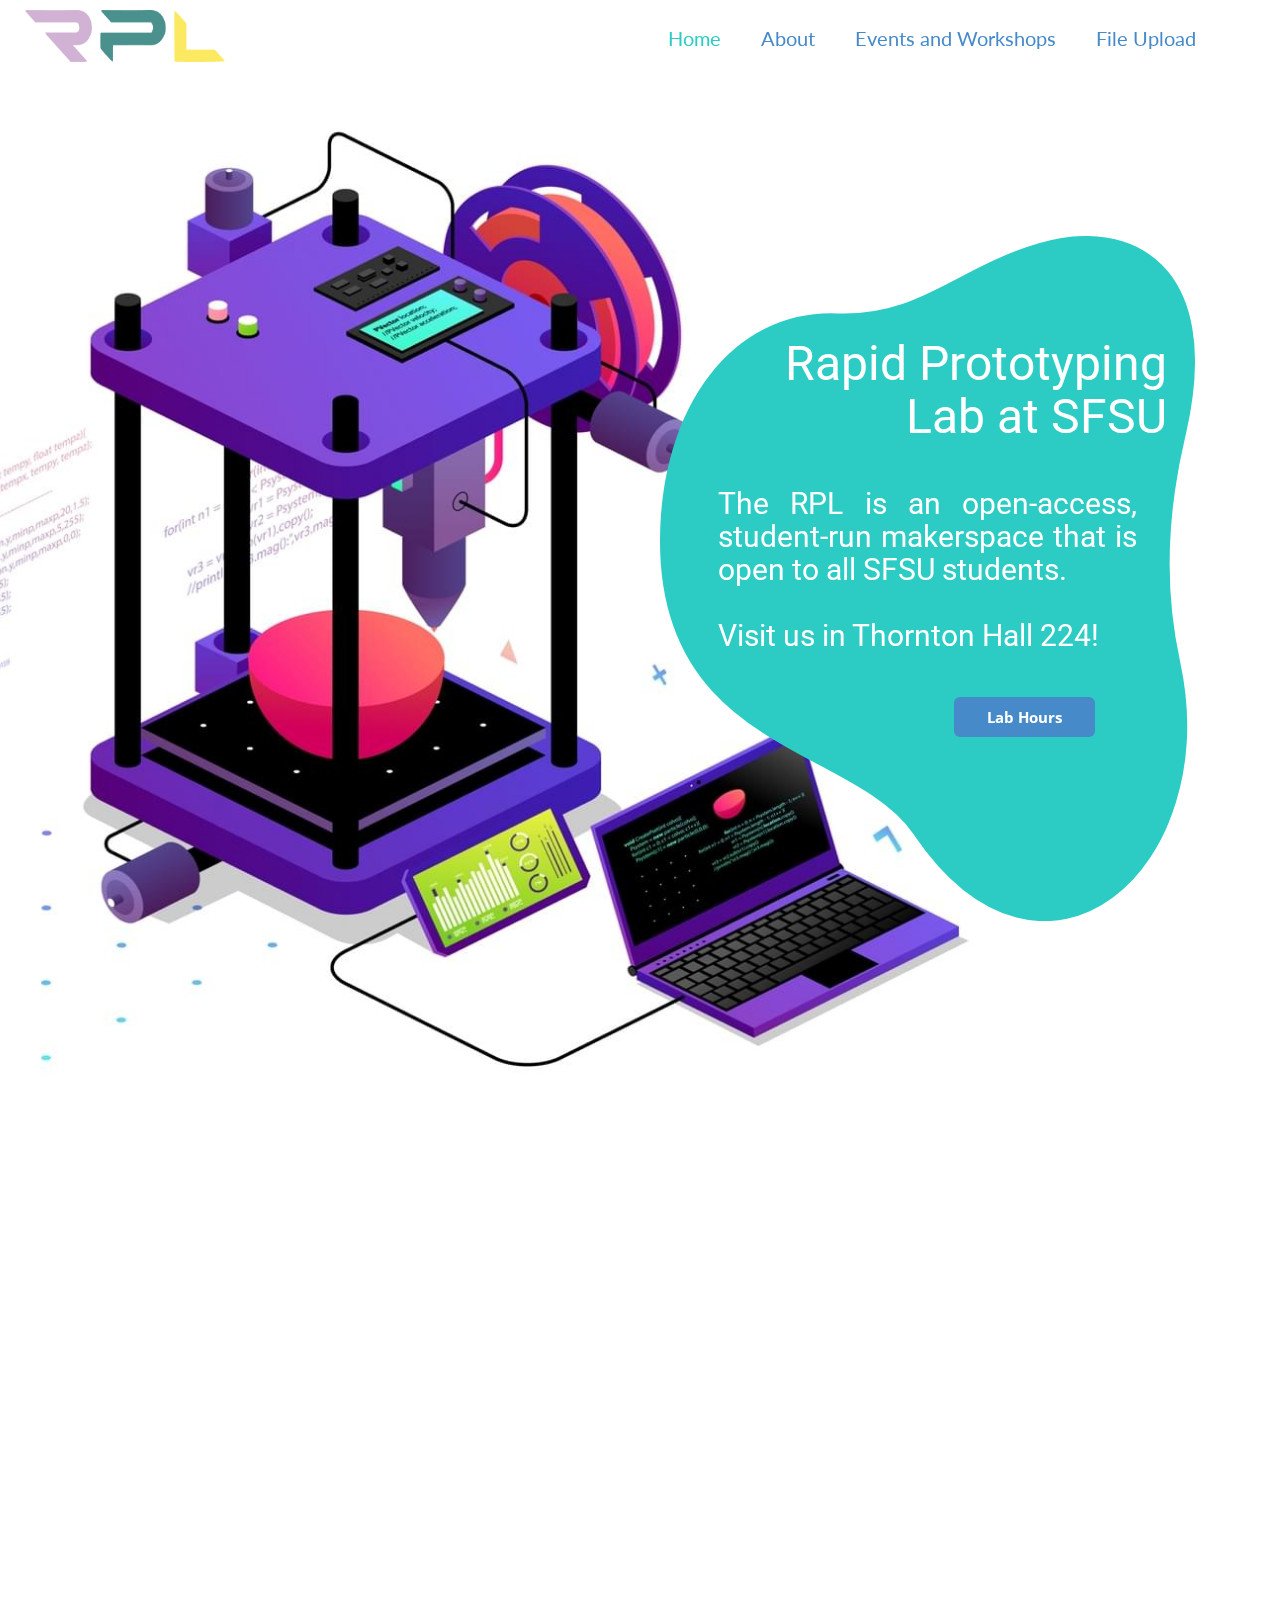
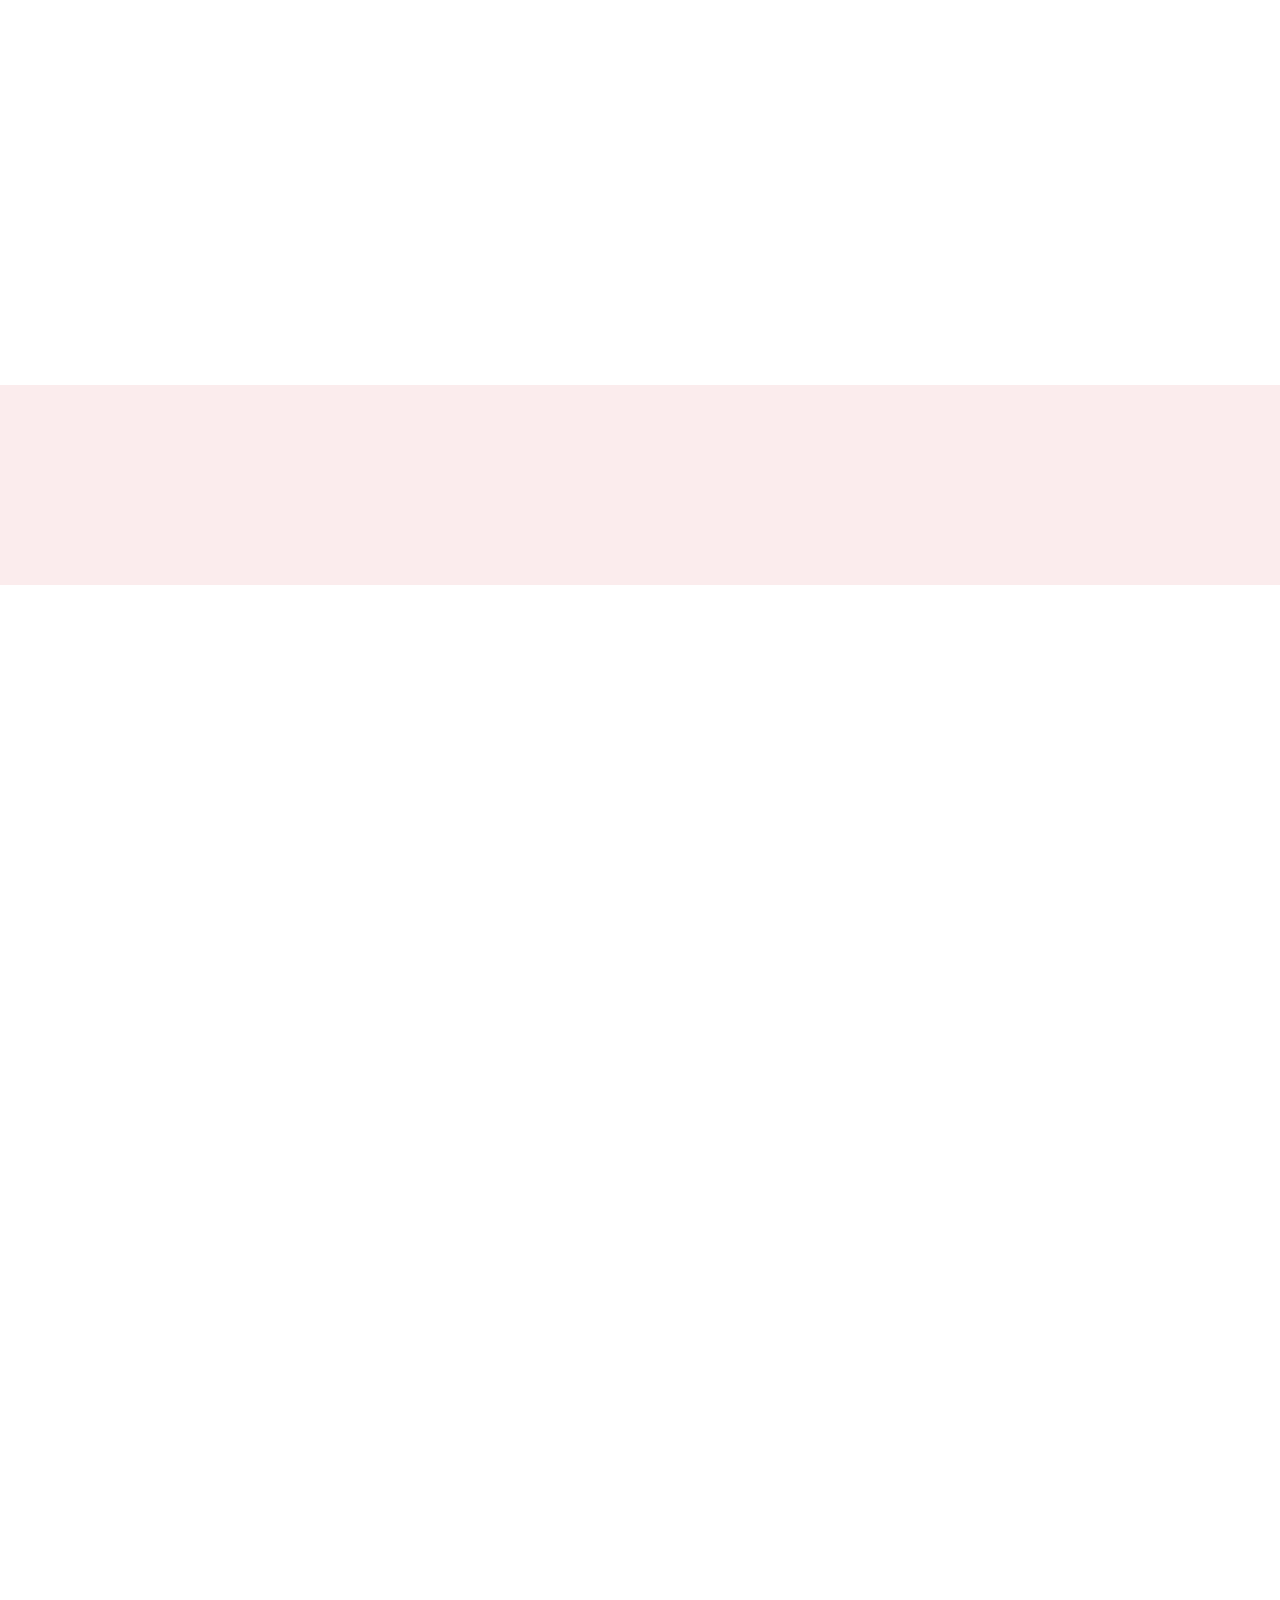
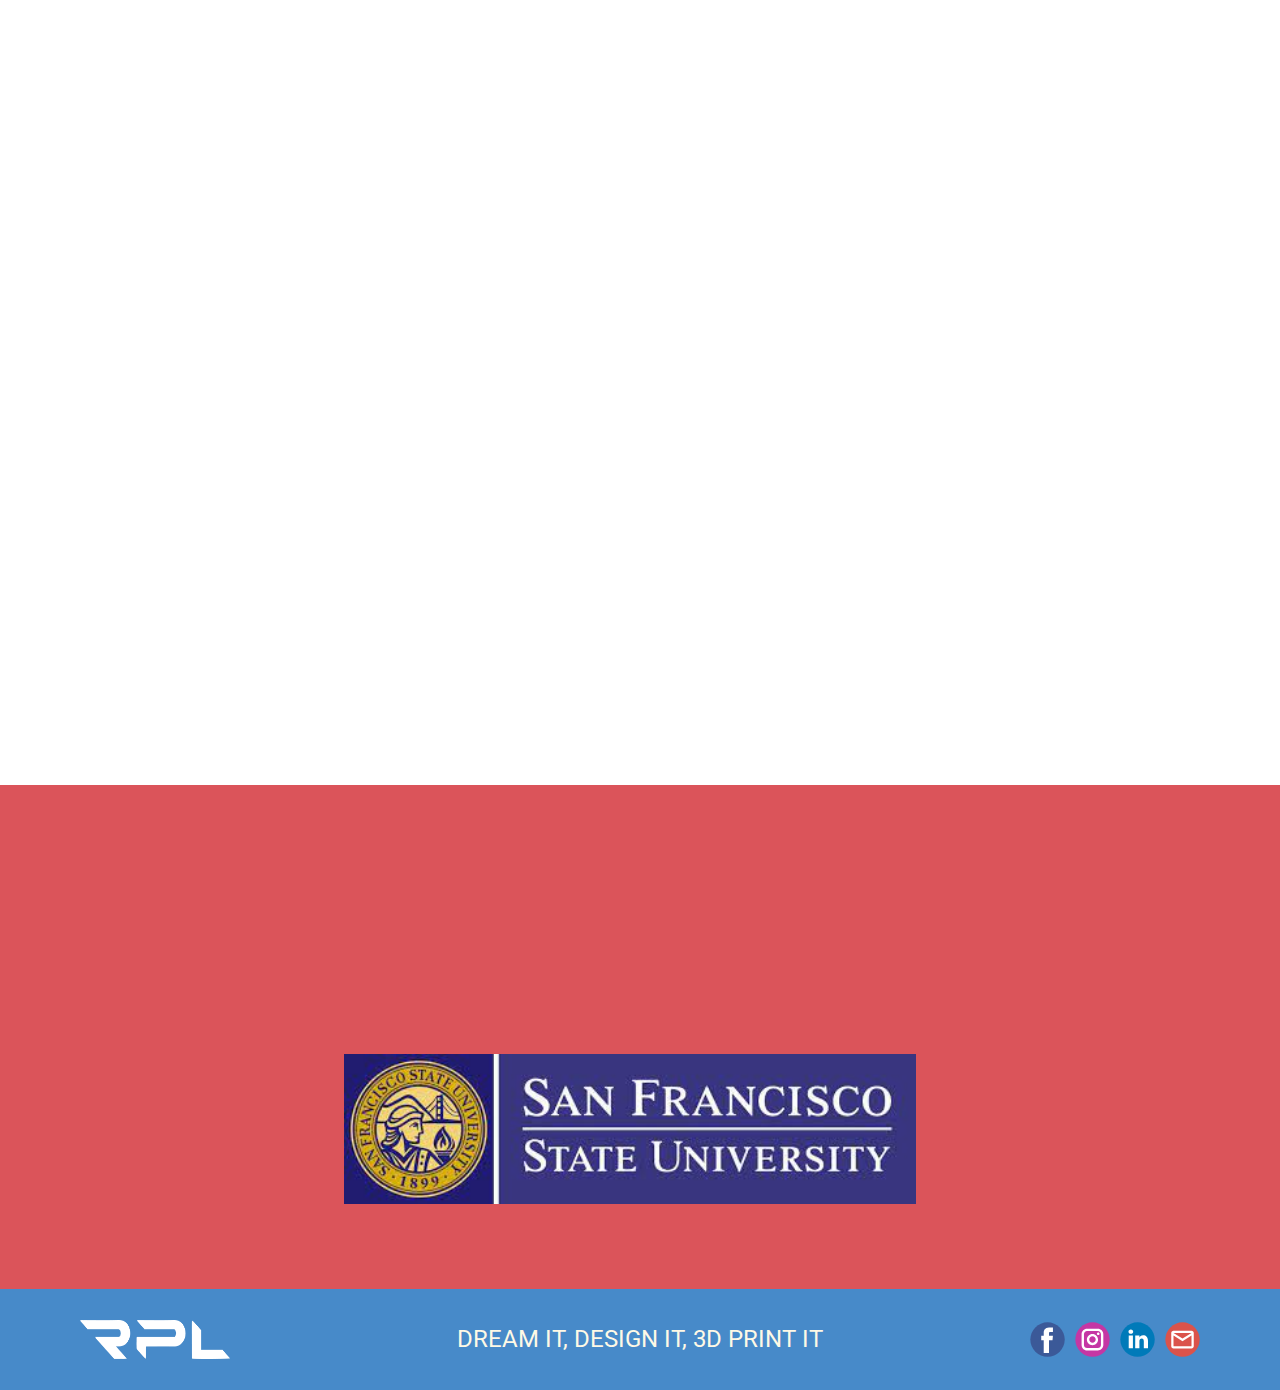
==== commit 04c8aa93: "Add files via upload" ====
--- a/index.html
+++ b/index.html
@@ -5,17 +5,15 @@
     <meta charset="utf-8">
     <meta name="keywords" content="​Building Services Engineering, Network, 01, 02, CreateAmazing&nbsp;Websites, ​Information partners, Contact Us">
     <meta name="description" content="">
-    <meta name="page_type" content="np-template-header-footer-from-plugin">
     <title>Home</title>
     <link rel="stylesheet" href="nicepage.css" media="screen">
 <link rel="stylesheet" href="Home.css" media="screen">
-    <script class="u-script" type="text/javascript" src="jquery.js" defer=""></script>
+    <script class="u-script" type="text/javascript" src="jquery-1.9.1.min.js" defer=""></script>
     <script class="u-script" type="text/javascript" src="nicepage.js" defer=""></script>
-    <meta name="generator" content="Nicepage 4.8.2, nicepage.com">
+    <meta name="generator" content="Nicepage 4.11.5, nicepage.com">
     <link rel="icon" href="images/favicon1.png">
     <link id="u-theme-google-font" rel="stylesheet" href="https://fonts.googleapis.com/css?family=Roboto:100,100i,300,300i,400,400i,500,500i,700,700i,900,900i|Open+Sans:300,300i,400,400i,500,500i,600,600i,700,700i,800,800i">
     <link id="u-page-google-font" rel="stylesheet" href="https://fonts.googleapis.com/css?family=Lato:100,100i,300,300i,400,400i,700,700i,900,900i">
-    
     
     
     
@@ -28,7 +26,8 @@
 		"@context": "http://schema.org",
 		"@type": "Organization",
 		"name": "RapidPrototypingLab",
-		"logo": "images/NewRPLLogoColor.png",
+		"url": "/",
+		"logo": "images/be57e029-41bc-498b-ba06-7ad2286076a7.png",
 		"sameAs": [
 				"https://www.facebook.com/RPLSFSU/",
 				"https://www.instagram.com/rplsfsu/?hl=en",
@@ -40,46 +39,48 @@
     <meta property="og:title" content="Home">
     <meta property="og:description" content="">
     <meta property="og:type" content="website">
+    <link rel="canonical" href="/">
   </head>
-  <body data-home-page="Home.html" data-home-page-title="Home" class="u-body u-xl-mode"><header class="u-clearfix u-gradient u-header u-sticky u-sticky-b5c6 u-header" id="sec-19d4"><div class="u-clearfix u-sheet u-sheet-1">
-        <a href="https://nicepage.com" class="u-image u-logo u-image-1" data-image-width="1154" data-image-height="300">
-          <img src="images/NewRPLLogoColor.png" class="u-logo-image u-logo-image-1">
-        </a>
-        <nav class="u-menu u-menu-dropdown u-offcanvas u-menu-1">
-          <div class="menu-collapse u-custom-font u-font-lato" style="font-size: 1rem; letter-spacing: 0px;">
-            <a class="u-button-style u-custom-color u-custom-left-right-menu-spacing u-custom-padding-bottom u-custom-text-active-color u-custom-text-color u-custom-text-hover-color u-custom-top-bottom-menu-spacing u-nav-link u-text-active-palette-1-base u-text-hover-palette-2-base" href="#">
-              <svg class="u-svg-link" viewBox="0 0 24 24"><use xmlns:xlink="http://www.w3.org/1999/xlink" xlink:href="#menu-hamburger"></use></svg>
-              <svg class="u-svg-content" version="1.1" id="menu-hamburger" viewBox="0 0 16 16" x="0px" y="0px" xmlns:xlink="http://www.w3.org/1999/xlink" xmlns="http://www.w3.org/2000/svg"><g><rect y="1" width="16" height="2"></rect><rect y="7" width="16" height="2"></rect><rect y="13" width="16" height="2"></rect>
+  <body data-home-page="https://rapidprototypinglab.nicepage.io/Home.html?version=bd9d1110-7fb4-42e6-ae8d-f3abddb19f56" data-home-page-title="Home" class="u-body u-xl-mode"><header class="u-align-center-lg u-align-center-md u-align-center-sm u-align-center-xl u-align-right-xs u-clearfix u-header u-sticky u-sticky-b5c6 u-header" id="sec-19d4"><a href="Home.html" data-page-id="1767249" class="u-image u-logo u-image-1" data-image-width="1154" data-image-height="300" title="Home">
+        <img src="images/be57e029-41bc-498b-ba06-7ad2286076a7.png" class="u-logo-image u-logo-image-1">
+      </a><nav class="u-menu u-menu-dropdown u-offcanvas u-menu-1">
+        <div class="menu-collapse u-custom-font u-font-lato" style="font-size: 1.25rem; letter-spacing: 0px;">
+          <a class="u-button-style u-custom-color u-custom-left-right-menu-spacing u-custom-padding-bottom u-custom-text-active-color u-custom-text-color u-custom-text-hover-color u-custom-top-bottom-menu-spacing u-nav-link u-text-active-palette-1-base u-text-hover-palette-2-base" href="#">
+            <svg class="u-svg-link" viewBox="0 0 24 24"><use xmlns:xlink="http://www.w3.org/1999/xlink" xlink:href="#menu-hamburger"></use></svg>
+            <svg class="u-svg-content" version="1.1" id="menu-hamburger" viewBox="0 0 16 16" x="0px" y="0px" xmlns:xlink="http://www.w3.org/1999/xlink" xmlns="http://www.w3.org/2000/svg"><g><rect y="1" width="16" height="2"></rect><rect y="7" width="16" height="2"></rect><rect y="13" width="16" height="2"></rect>
 </g></svg>
-            </a>
-          </div>
-          <div class="u-custom-menu u-nav-container">
-            <ul class="u-custom-font u-font-lato u-nav u-unstyled u-nav-1"><li class="u-nav-item"><a class="u-button-style u-nav-link u-text-active-palette-4-base u-text-hover-palette-2-base u-text-palette-1-base" href="Home.html" style="padding: 10px 20px;">Home</a>
-</li><li class="u-nav-item"><a class="u-button-style u-nav-link u-text-active-palette-4-base u-text-hover-palette-2-base u-text-palette-1-base" href="About.html" style="padding: 10px 20px;">About</a>
+          </a>
+        </div>
+        <div class="u-custom-menu u-nav-container">
+          <ul class="u-custom-font u-font-lato u-nav u-unstyled u-nav-1"><li class="u-nav-item"><a class="u-button-style u-nav-link u-text-active-palette-4-base u-text-hover-palette-2-base u-text-palette-1-base" href="Home.html" style="padding: 10px 20px;">Home</a>
+</li><li class="u-nav-item"><a class="u-button-style u-nav-link u-text-active-palette-4-base u-text-hover-palette-2-base u-text-palette-1-base" href="About.html" style="padding: 10px 20px;">About</a><div class="u-nav-popup"><ul class="u-h-spacing-20 u-nav u-unstyled u-v-spacing-10 u-nav-2"><li class="u-nav-item"><a class="u-button-style u-nav-link u-white" href="Future-Equipment.html">Future Equipment</a>
+</li><li class="u-nav-item"><a class="u-button-style u-nav-link u-white" href="Membership.html">Membership</a>
+</li></ul>
+</div>
 </li><li class="u-nav-item"><a class="u-button-style u-nav-link u-text-active-palette-4-base u-text-hover-palette-2-base u-text-palette-1-base" href="Events-and-Workshops.html" style="padding: 10px 20px;">Events and Workshops</a>
-</li><li class="u-nav-item"><a class="u-button-style u-nav-link u-text-active-palette-4-base u-text-hover-palette-2-base u-text-palette-1-base" href="Membership.html" style="padding: 10px 20px;">Membership</a>
 </li><li class="u-nav-item"><a class="u-button-style u-nav-link u-text-active-palette-4-base u-text-hover-palette-2-base u-text-palette-1-base" href="File-Upload.html" style="padding: 10px 20px;">File Upload</a>
 </li></ul>
-          </div>
-          <div class="u-custom-menu u-nav-container-collapse">
-            <div class="u-black u-container-style u-inner-container-layout u-opacity u-opacity-95 u-sidenav">
-              <div class="u-inner-container-layout u-sidenav-overflow">
-                <div class="u-menu-close"></div>
-                <ul class="u-align-center u-nav u-popupmenu-items u-unstyled u-nav-2"><li class="u-nav-item"><a class="u-button-style u-nav-link" href="Home.html">Home</a>
-</li><li class="u-nav-item"><a class="u-button-style u-nav-link" href="About.html">About</a>
+        </div>
+        <div class="u-custom-menu u-nav-container-collapse">
+          <div class="u-black u-container-style u-inner-container-layout u-opacity u-opacity-95 u-sidenav">
+            <div class="u-inner-container-layout u-sidenav-overflow">
+              <div class="u-menu-close"></div>
+              <ul class="u-align-center u-nav u-popupmenu-items u-unstyled u-nav-3"><li class="u-nav-item"><a class="u-button-style u-nav-link" href="Home.html">Home</a>
+</li><li class="u-nav-item"><a class="u-button-style u-nav-link" href="About.html">About</a><div class="u-nav-popup"><ul class="u-h-spacing-20 u-nav u-unstyled u-v-spacing-10 u-nav-4"><li class="u-nav-item"><a class="u-button-style u-nav-link" href="Future-Equipment.html">Future Equipment</a>
+</li><li class="u-nav-item"><a class="u-button-style u-nav-link" href="Membership.html">Membership</a>
+</li></ul>
+</div>
 </li><li class="u-nav-item"><a class="u-button-style u-nav-link" href="Events-and-Workshops.html">Events and Workshops</a>
-</li><li class="u-nav-item"><a class="u-button-style u-nav-link" href="Membership.html">Membership</a>
 </li><li class="u-nav-item"><a class="u-button-style u-nav-link" href="File-Upload.html">File Upload</a>
 </li></ul>
-              </div>
-            </div>
-            <div class="u-black u-menu-overlay u-opacity u-opacity-70"></div>
-          </div>
-        </nav>
-      </div></header>
+            </div>
+          </div>
+          <div class="u-black u-menu-overlay u-opacity u-opacity-70"></div>
+        </div>
+      </nav></header>
     <section class="skrollable u-align-center u-clearfix u-image u-lightbox u-section-1" id="carousel_c35c" data-image-width="1851" data-image-height="1080">
       <div class="u-align-left u-clearfix u-sheet u-sheet-1">
-        <div class="u-align-left u-container-style u-expanded-width-xs u-group u-group-1" data-animation-name="jello" data-animation-duration="1500" data-animation-direction="" data-animation-delay="500">
+        <div class="u-container-style u-expanded-width-xs u-group u-group-1" data-animation-name="jello" data-animation-duration="1500" data-animation-direction="" data-animation-delay="500">
           <div class="u-container-layout u-container-layout-1">
             <div class="u-align-left u-border-1 u-border-palette-4-base u-expanded u-shape u-shape-svg u-text-palette-4-base u-shape-1">
               <svg class="u-svg-link" preserveAspectRatio="none" viewBox="0 0 160 160" style=""><use xmlns:xlink="http://www.w3.org/1999/xlink" xlink:href="#svg-a57e"></use></svg>
@@ -88,10 +89,10 @@
             </div>
             <h1 class="u-align-right u-text u-text-white u-text-1">Rapid Prototyping<br>Lab at SFSU
             </h1>
-            <h2 class="u-align-left u-subtitle u-text u-text-body-alt-color u-text-2"> The RPL&nbsp;is an open-access, student-run makerspace that is open to all SFSU Engineering students and students within CoSE.<br>
-              <br>Visit us in Science 109!
+            <h2 class="u-align-justify u-subtitle u-text u-text-body-alt-color u-text-2"> The RPL&nbsp;is an open-access, student-run makerspace that is open to all SFSU students.<br>
+              <br>Visit us in Thornton Hall 224!
             </h2>
-            <a href="About.html" data-page-id="1618197" class="u-active-none u-align-right u-btn u-btn-round u-button-style u-hover-palette-1-light-1 u-palette-1-base u-radius-6 u-btn-1">Lab Hours</a>
+            <a href="#" class="u-active-none u-align-right u-btn u-btn-round u-button-style u-hover-palette-1-light-1 u-palette-1-base u-radius-6 u-btn-1">Lab Hours</a>
           </div>
         </div>
       </div>
@@ -107,7 +108,7 @@
 	c-9.9,3.7-17,11.6-20.1,21c-3.3,10.1-10.9,18-20.6,22.2c-0.1,0-0.1,0.1-0.2,0.1c-20.3,8.9-31,32-24.6,53.2
 	C6.9,115.6,25.2,125.2,43.2,126.9z"></path></svg>
             </div>
-            <img class="u-hidden-md u-hidden-sm u-hidden-xs u-image u-image-contain u-image-default u-image-1" src="images/3DPrinter.png" alt="" data-image-width="366" data-image-height="319" data-animation-name="customAnimationIn" data-animation-duration="2000" data-animation-direction="Right" data-animation-delay="500" data-animation-out="0">
+            <img class="u-hidden-md u-hidden-sm u-hidden-xs u-image u-image-contain u-image-default u-image-1" src="images/9bb082f1-7935-4207-8aa6-9b70e26450a4.png" alt="" data-image-width="366" data-image-height="319" data-animation-name="customAnimationIn" data-animation-duration="2000" data-animation-direction="Right" data-animation-delay="500" data-animation-out="0">
           </div>
         </div>
         <div class="u-align-left u-container-style u-expanded-width-xs u-group u-palette-2-light-3 u-radius-25 u-shape-round u-group-2" data-animation-name="customAnimationIn" data-animation-duration="2000" data-animation-out="0">
@@ -116,118 +117,106 @@
             <p class="u-text u-text-2"> This makerspace contains 4x Ultimaker 2+ &amp; 2 Creality 3D printers, as well as 16 workstations complete with 3D modeling software including SolidWorks/Simulation and Fusion360. Trained volunteer students keep the space open during regular semesters and provide technical advice.<br>
               <br>In order to access the RPL you must be a member.<br>We have different memberships based on different needs!
             </p>
-            <a href="Membership.html" data-page-id="1618198" class="u-active-palette-2-base u-border-none u-btn u-btn-round u-button-style u-hover-palette-4-base u-palette-3-base u-radius-2 u-text-active-black u-text-hover-white u-text-palette-1-base u-btn-1">membership info</a>
+            <a href="#" class="u-active-palette-2-base u-border-none u-btn u-btn-round u-button-style u-hover-palette-4-base u-palette-3-base u-radius-2 u-text-active-black u-text-hover-white u-text-palette-1-base u-btn-1">membership info</a>
           </div>
         </div>
       </div>
     </section>
     <section class="u-align-left u-clearfix u-section-3" id="carousel_23d9">
-      <div class="u-container-style u-expanded-width u-group u-palette-2-light-3 u-shape-rectangle u-group-1">
-        <div class="u-container-layout u-container-layout-1">
-          <h1 class="u-align-center u-text u-text-default u-text-1" data-animation-name="customAnimationIn" data-animation-duration="1000" data-animation-direction="" data-animation-out="0">Meet the Team Running the Lab</h1>
-        </div>
-      </div>
-      <div class="u-list u-list-1">
-        <div class="u-repeater u-repeater-1">
-          <div class="u-align-center u-container-style u-custom-item u-hover-feature u-list-item u-palette-5-base u-radius-50 u-repeater-item u-shape-round u-list-item-1" data-animation-name="flipIn" data-animation-duration="1500" data-animation-delay="0" data-animation-direction="X" data-animation-out="0">
-            <div class="u-container-layout u-similar-container u-container-layout-2">
-              <div alt="" class="u-image u-image-circle u-image-1" data-image-width="1280" data-image-height="1280"></div>
-              <h3 class="u-text u-text-default u-text-2">RPL Officer</h3>
-              <h6 class="u-text u-text-default u-text-3">Treasurer</h6>
-              <p class="u-text u-text-4">Student Leaders Statement</p>
-            </div>
-          </div>
-          <div class="u-align-center u-container-style u-custom-item u-hover-feature u-list-item u-palette-3-base u-radius-50 u-repeater-item u-shape-round u-list-item-2" data-animation-name="flipIn" data-animation-duration="1500" data-animation-direction="X" data-animation-out="0" data-animation-delay="0">
-            <div class="u-container-layout u-similar-container u-container-layout-3">
-              <div alt="" class="u-image u-image-circle u-image-2" data-image-width="1280" data-image-height="1280"></div>
-              <h3 class="u-text u-text-default u-text-5">RPL Officer</h3>
-              <h6 class="u-text u-text-default u-text-6">Chief of Operations</h6>
-              <p class="u-text u-text-7">Student Leaders Statement</p>
-            </div>
-          </div>
-        </div>
-      </div>
-      <a href="About.html" data-page-id="1618197" class="u-active-palette-2-base u-align-center u-btn u-btn-round u-button-style u-hover-feature u-hover-palette-1-base u-palette-4-base u-radius-10 u-text-active-black u-text-hover-white u-btn-1" data-animation-name="bounceIn" data-animation-duration="1000" data-animation-direction="">More Positions</a>
-      
-      
-      
-    </section>
-    <section class="u-clearfix u-section-4" id="carousel_cb76">
+      
+      
+      
       <div class="u-clearfix u-sheet u-sheet-1">
-        <div class="u-clearfix u-custom-html u-expanded-width u-custom-html-1">
+        <div class="u-align-center u-container-style u-group u-palette-2-light-3 u-shape-rectangle u-group-1">
+          <div class="u-container-layout u-container-layout-1">
+            <h1 class="u-align-center u-text u-text-default u-text-1" data-animation-name="customAnimationIn" data-animation-duration="1000" data-animation-direction="" data-animation-out="0">Meet the Team Running the Lab</h1>
+          </div>
+        </div>
+        <div class="u-layout-grid u-list u-list-1">
+          <div class="u-repeater u-repeater-1">
+            <div class="u-align-center u-container-style u-custom-item u-hover-feature u-list-item u-repeater-item u-shape-round u-radius-50 u-palette-5-base u-list-item-1" data-animation-name="flipIn" data-animation-duration="1500" data-animation-delay="0" data-animation-direction="X" data-animation-out="0">
+              <div class="u-container-layout u-similar-container u-container-layout-2">
+                <div alt="" class="u-image u-image-circle u-image-1" data-image-width="1280" data-image-height="1280"></div>
+                <h3 class="u-text u-text-default u-text-2">RPL Officer</h3>
+                <h6 class="u-text u-text-default u-text-3">Chief of Operations</h6>
+              </div>
+            </div>
+            <div class="u-align-center u-container-style u-custom-item u-hover-feature u-list-item u-repeater-item u-shape-round u-radius-50 u-palette-3-base u-list-item-2" data-animation-name="flipIn" data-animation-duration="1500" data-animation-direction="X" data-animation-out="0" data-animation-delay="0">
+              <div class="u-container-layout u-similar-container u-container-layout-3">
+                <div alt="" class="u-image u-image-circle u-image-2" data-image-width="1280" data-image-height="1280"></div>
+                <h3 class="u-text u-text-default u-text-4">RPL Officer</h3>
+                <h6 class="u-text u-text-default u-text-5">Treasurerer</h6>
+              </div>
+            </div>
+            <div class="u-align-center u-container-style u-custom-item u-hover-feature u-list-item u-repeater-item u-shape-round u-radius-50 u-palette-3-base u-list-item-3" data-animation-name="flipIn" data-animation-duration="1500" data-animation-direction="X" data-animation-out="0" data-animation-delay="0">
+              <div class="u-container-layout u-similar-container u-container-layout-4">
+                <div alt="" class="u-image u-image-circle u-image-3" data-image-width="1280" data-image-height="1280"></div>
+                <h3 class="u-text u-text-default u-text-6">RPL Officer</h3>
+                <h6 class="u-text u-text-default u-text-7">Members Chair</h6>
+              </div>
+            </div>
+            <div class="u-align-center u-container-style u-custom-item u-hover-feature u-list-item u-repeater-item u-shape-round u-radius-50 u-palette-3-base u-list-item-4" data-animation-name="flipIn" data-animation-duration="1500" data-animation-direction="X" data-animation-out="0" data-animation-delay="0">
+              <div class="u-container-layout u-similar-container u-container-layout-5">
+                <div alt="" class="u-image u-image-circle u-image-4" data-image-width="1280" data-image-height="1280"></div>
+                <h3 class="u-text u-text-default u-text-8">RPL Officer</h3>
+                <h6 class="u-text u-text-default u-text-9">Events Chair</h6>
+              </div>
+            </div>
+            <div class="u-align-center u-container-style u-custom-item u-hover-feature u-list-item u-repeater-item u-shape-round u-radius-50 u-palette-3-base u-list-item-5" data-animation-name="flipIn" data-animation-duration="1500" data-animation-direction="X" data-animation-out="0" data-animation-delay="0">
+              <div class="u-container-layout u-similar-container u-container-layout-6">
+                <div alt="" class="u-image u-image-circle u-image-5" data-image-width="1280" data-image-height="1280"></div>
+                <h3 class="u-text u-text-default u-text-10">RPL Officer</h3>
+                <h6 class="u-text u-text-default u-text-11">Media Manager</h6>
+              </div>
+            </div>
+          </div>
+        </div>
+        <a href="About.html" data-page-id="1767250" class="u-active-palette-2-base u-align-center u-btn u-btn-round u-button-style u-hover-feature u-hover-palette-1-base u-radius-10 u-text-active-black u-text-hover-white u-palette-4-base u-btn-1" data-animation-name="bounceIn" data-animation-duration="1000" data-animation-direction="">Meet the Interns</a>
+      </div>
+      
+      
+      
+      
+      
+      
+      
+      
+      
+      
+      
+      
+      
+      
+    </section>
+    <section class="u-clearfix u-section-4" id="sec-3cb7">
+      <div class="u-clearfix u-sheet u-sheet-1">
+        <div class="u-clearfix u-custom-html u-expanded u-custom-html-1">
           <script src="https://apps.elfsight.com/p/platform.js" defer="defer"></script>
           <div class="elfsight-app-b697ec4e-a7c1-4402-a9fa-d33841767ce5"></div>
         </div>
       </div>
     </section>
-    <section class="u-clearfix u-grey-10 u-section-5" id="sec-3d6b">
-      <div class="u-clearfix u-sheet u-valign-middle-lg u-valign-middle-xl u-sheet-1">
-        <h1 class="u-text u-text-default u-text-1" data-animation-name="customAnimationIn" data-animation-duration="1000" data-animation-direction="" data-animation-out="0">Recent Events</h1><!--blog--><!--blog_options_json--><!--{"type":"Recent","source":"","tags":"","count":""}--><!--/blog_options_json-->
-        <div class="u-align-center u-blog u-expanded-width-md u-expanded-width-sm u-expanded-width-xs u-blog-1">
-          <div class="u-repeater u-repeater-1"><!--blog_post-->
-            <div class="u-blog-post u-container-style u-radius-25 u-repeater-item u-shape-round u-white u-repeater-item-1">
-              <div class="u-container-layout u-similar-container u-container-layout-1">
-                <a class="u-post-header-link" href="blog/post-5.html"><!--blog_post_image-->
-                  <img alt="" class="u-blog-control u-expanded-width u-image u-image-round u-radius-25 u-image-1" src="images/1.jpeg"><!--/blog_post_image-->
-                </a><!--blog_post_header-->
-                <h4 class="u-blog-control u-text u-text-2">
-                  <a class="u-post-header-link" href="blog/post-5.html"><!--blog_post_header_content-->Post 6 Headline<!--/blog_post_header_content--></a>
-                </h4><!--/blog_post_header--><!--blog_post_content-->
-                <div class="u-blog-control u-post-content u-text u-text-3"><!--blog_post_content_content-->Sample small text. Lorem ipsum dolor sit amet.<!--/blog_post_content_content--></div><!--/blog_post_content--><!--blog_post_readmore-->
-                <a href="blog/post-5.html" class="u-blog-control u-border-2 u-border-palette-1-base u-btn u-btn-rectangle u-button-style u-none u-btn-1"><!--blog_post_readmore_content--><!--options_json--><!--{"content":"","defaultValue":"Read More"}--><!--/options_json-->Read More<!--/blog_post_readmore_content--></a><!--/blog_post_readmore-->
-              </div>
-            </div><!--/blog_post--><!--blog_post-->
-            <div class="u-blog-post u-container-style u-radius-25 u-repeater-item u-shape-round u-video-cover u-white">
-              <div class="u-container-layout u-similar-container u-container-layout-2">
-                <a class="u-post-header-link" href="blog/post-4.html"><!--blog_post_image-->
-                  <img alt="" class="u-blog-control u-expanded-width u-image u-image-round u-radius-25 u-image-2" src="images/2.jpeg"><!--/blog_post_image-->
-                </a><!--blog_post_header-->
-                <h4 class="u-blog-control u-text u-text-4">
-                  <a class="u-post-header-link" href="blog/post-4.html"><!--blog_post_header_content-->Post 5 Headline<!--/blog_post_header_content--></a>
-                </h4><!--/blog_post_header--><!--blog_post_content-->
-                <div class="u-blog-control u-post-content u-text u-text-5"><!--blog_post_content_content-->Sample small text. Lorem ipsum dolor sit amet.<!--/blog_post_content_content--></div><!--/blog_post_content--><!--blog_post_readmore-->
-                <a href="blog/post-4.html" class="u-blog-control u-border-2 u-border-palette-1-base u-btn u-btn-rectangle u-button-style u-none u-btn-2"><!--blog_post_readmore_content--><!--options_json--><!--{"content":"","defaultValue":"Read More"}--><!--/options_json-->Read More<!--/blog_post_readmore_content--></a><!--/blog_post_readmore-->
-              </div>
-            </div><!--/blog_post--><!--blog_post-->
-            <div class="u-blog-post u-container-style u-radius-25 u-repeater-item u-shape-round u-video-cover u-white">
-              <div class="u-container-layout u-similar-container u-container-layout-3">
-                <a class="u-post-header-link" href="blog/post-3.html"><!--blog_post_image-->
-                  <img alt="" class="u-blog-control u-expanded-width u-image u-image-round u-radius-25 u-image-3" src="images/3.jpeg"><!--/blog_post_image-->
-                </a><!--blog_post_header-->
-                <h4 class="u-blog-control u-text u-text-6">
-                  <a class="u-post-header-link" href="blog/post-3.html"><!--blog_post_header_content-->Post 4 Headline<!--/blog_post_header_content--></a>
-                </h4><!--/blog_post_header--><!--blog_post_content-->
-                <div class="u-blog-control u-post-content u-text u-text-7"><!--blog_post_content_content-->Sample small text. Lorem ipsum dolor sit amet.<!--/blog_post_content_content--></div><!--/blog_post_content--><!--blog_post_readmore-->
-                <a href="blog/post-3.html" class="u-blog-control u-border-2 u-border-palette-1-base u-btn u-btn-rectangle u-button-style u-none u-btn-3"><!--blog_post_readmore_content--><!--options_json--><!--{"content":"","defaultValue":"Read More"}--><!--/options_json-->Read More<!--/blog_post_readmore_content--></a><!--/blog_post_readmore-->
-              </div>
-            </div><!--/blog_post-->
-          </div>
-        </div><!--/blog-->
-        <a href="Events-and-Workshops.html" data-page-id="1618685" class="u-active-none u-align-center u-btn u-btn-round u-button-style u-hover-feature u-hover-palette-1-light-1 u-palette-1-base u-radius-15 u-btn-4">More Events</a>
-      </div>
-      
-    </section>
-    <section class="u-align-center u-clearfix u-palette-2-base u-section-6" id="carousel_29e8">
-      <h1 class="u-text u-text-default-lg u-text-default-md u-text-default-xl u-text-1" data-animation-name="flipIn" data-animation-duration="2000" data-animation-direction="X" data-animation-out="0">Shout out to our sponsors!</h1>
-      <p class="u-text u-text-2" data-animation-name="bounceIn" data-animation-duration="1000" data-animation-direction="" data-animation-out="0">Special thank you to the following companies and organizations that have sponsored our mission</p>
-      <div class="u-align-center u-carousel u-carousel-duration-1500 u-expanded-width u-gallery u-gallery-slider u-layout-carousel u-lightbox u-no-transition u-product-zoom u-show-text-none u-gallery-1" id="carousel-e9df" data-interval="1500" data-u-ride="carousel">
+    <section class="u-align-center u-clearfix u-palette-2-base u-valign-middle u-section-5" id="carousel_29e8">
+      <h1 class="u-text u-text-1" data-animation-name="flipIn" data-animation-duration="2000" data-animation-direction="X" data-animation-out="0">Shout out to our sponsors!</h1>
+      <p class="u-align-center u-text u-text-2" data-animation-name="bounceIn" data-animation-duration="1000" data-animation-direction="" data-animation-out="0">Special thank you to the following companies and organizations that have sponsored our mission</p>
+      <div class="u-align-center u-carousel u-carousel-duration-1500 u-gallery u-gallery-slider u-layout-carousel u-lightbox u-no-transition u-show-text-none u-gallery-1" id="carousel-e9df" data-interval="1500" data-u-ride="carousel">
         <ol class="u-absolute-hcenter u-carousel-indicators u-hidden u-carousel-indicators-1">
           <li data-u-target="#carousel-e9df" data-u-slide-to="0" class="u-active u-grey-70 u-shape-circle" style="width: 10px; height: 10px;"></li>
           <li data-u-target="#carousel-e9df" data-u-slide-to="1" class="u-grey-70 u-shape-circle" style="width: 10px; height: 10px;"></li>
         </ol>
         <div class="u-carousel-inner u-gallery-inner u-gallery-inner-1" role="listbox">
-          <div class="u-active u-carousel-item u-gallery-item u-shape-rectangle u-carousel-item-1">
+          <div class="u-active u-carousel-item u-effect-hover-liftUp u-gallery-item u-shape-rectangle u-carousel-item-1">
             <div class="u-back-slide" data-image-width="439" data-image-height="115">
-              <img class="u-back-image u-expanded u-image-contain" src="images/SFSULogo.jpg">
+              <img class="u-back-image u-expanded u-image-contain" src="images/b36b52d2-8899-42df-a75c-7b5d84fe2cf3.jpg">
             </div>
             <div class="u-align-center u-over-slide u-shading u-valign-bottom u-over-slide-1">
               <h3 class="u-gallery-heading">Sample Title</h3>
               <p class="u-gallery-text">Sample Text</p>
             </div>
           </div>
-          <div class="u-carousel-item u-gallery-item u-shape-rectangle u-carousel-item-2">
+          <div class="u-carousel-item u-effect-hover-liftUp u-gallery-item u-shape-rectangle u-carousel-item-2">
             <div class="u-back-slide" data-image-width="246" data-image-height="135">
-              <img class="u-back-image u-expanded u-image-contain" src="images/as-logo-official.png">
+              <img class="u-back-image u-expanded u-image-contain" src="images/6c631954-3e63-4889-876c-082f328379a0.png">
             </div>
             <div class="u-align-center u-over-slide u-shading u-valign-bottom u-over-slide-2">
               <h3 class="u-gallery-heading">Sample Title</h3>
@@ -260,7 +249,7 @@
           </span>
         </a>
       </div>
-      <a href="#sec-1fe8" class="u-active-palette-2-base u-align-center u-border-none u-btn u-btn-round u-button-style u-dialog-link u-hover-feature u-hover-palette-4-base u-radius-20 u-text-active-black u-text-hover-white u-white u-btn-1" data-animation-name="customAnimationIn" data-animation-duration="1000">sponsor us</a>
+      <a href="#sec-1fe8" class="u-active-palette-2-base u-align-center u-btn u-btn-round u-button-style u-dialog-link u-hover-feature u-hover-palette-4-base u-text-active-black u-text-hover-white u-border-none u-radius-20 u-white u-btn-1" data-animation-name="customAnimationIn" data-animation-duration="1000">sponsor us</a>
       
     </section>
     <style class="u-overlap-style">.u-overlap:not(.u-sticky-scroll) .u-header {
@@ -271,8 +260,8 @@
     
     
     <footer class="u-align-center-md u-align-center-sm u-align-center-xs u-clearfix u-footer u-palette-1-base" id="sec-08f1"><div class="u-clearfix u-sheet u-sheet-1">
-        <a href="Home.html" data-page-id="1618202" class="u-image u-logo u-image-1" data-image-width="1154" data-image-height="300" title="Home">
-          <img src="images/NewRPLLogo.png" class="u-logo-image u-logo-image-1">
+        <a href="Home.html" data-page-id="1767249" class="u-image u-logo u-image-1" data-image-width="1154" data-image-height="300" title="Home">
+          <img src="images/78d27667-4379-479d-bf5d-b3f244989067.png" class="u-logo-image u-logo-image-1">
         </a>
         <h4 class="u-align-center-lg u-align-center-md u-align-center-xl u-align-center-xs u-text u-text-palette-3-light-3 u-text-1">DREAM IT, DESIGN IT, 3D PRINT IT</h4>
         <div class="u-align-left u-social-icons u-spacing-10 u-social-icons-1">
@@ -294,61 +283,61 @@
           </a>
         </div>
       </div></footer>
-  <section class="u-black u-clearfix u-container-style u-dialog-block u-opacity u-opacity-70 u-valign-middle u-dialog-section-9" id="sec-1fe8">
+  <section class="u-black u-clearfix u-container-style u-dialog-block u-opacity u-opacity-70 u-valign-middle u-dialog-section-8" id="sec-1fe8">
       <div class="u-container-style u-dialog u-radius-25 u-shape-round u-white u-dialog-1">
         <div class="u-container-layout u-container-layout-1">
           <h3 class="u-align-center u-text u-text-default u-text-1">We appreciate your interest in sponsoring the RPL! We are still getting the paperwork sorted with our university to set up our account. Email us and we will let you know when we can start accepting sponsors!</h3>
           <a href="mailto:rplabsfsu@gmail.com?subject=Sponsoring%20the%20RPL!" class="u-btn u-btn-round u-button-style u-radius-15 u-btn-1">Email rplabsfsu@gmail.com</a>
         </div><button class="u-dialog-close-button u-icon u-text-grey-40 u-icon-1"><svg class="u-svg-link" preserveAspectRatio="xMidYMin slice" viewBox="0 0 16 16" style=""><use xmlns:xlink="http://www.w3.org/1999/xlink" xlink:href="#svg-efe9"></use></svg><svg xmlns="http://www.w3.org/2000/svg" xmlns:xlink="http://www.w3.org/1999/xlink" version="1.1" xml:space="preserve" class="u-svg-content" viewBox="0 0 16 16" x="0px" y="0px" id="svg-efe9"><rect x="7" y="0" transform="matrix(0.7071 -0.7071 0.7071 0.7071 -3.3138 8.0002)" width="2" height="16"></rect><rect x="0" y="7" transform="matrix(0.7071 -0.7071 0.7071 0.7071 -3.3138 8.0002)" width="16" height="2"></rect></svg></button>
       </div>
-    </section><style> .u-dialog-section-9 {
+    </section><style> .u-dialog-section-8 {
   min-height: 500px;
 }
 
-.u-dialog-section-9 .u-dialog-1 {
+.u-dialog-section-8 .u-dialog-1 {
   width: 800px;
   min-height: 250px;
   margin: 60px auto;
 }
 
-.u-dialog-section-9 .u-container-layout-1 {
+.u-dialog-section-8 .u-container-layout-1 {
   padding: 30px;
 }
 
-.u-dialog-section-9 .u-text-1 {
+.u-dialog-section-8 .u-text-1 {
   margin: 0 auto;
 }
 
-.u-dialog-section-9 .u-btn-1 {
+.u-dialog-section-8 .u-btn-1 {
   font-size: 1.5rem;
   font-weight: 700;
   margin: 30px auto 0;
 }
 
-.u-dialog-section-9 .u-icon-1 {
+.u-dialog-section-8 .u-icon-1 {
   width: 20px;
   height: 20px;
 }
 
 @media (max-width: 991px) {
-  .u-dialog-section-9 .u-dialog-1 {
+  .u-dialog-section-8 .u-dialog-1 {
     width: 720px;
   }
 }
 
 @media (max-width: 767px) {
-  .u-dialog-section-9 .u-dialog-1 {
+  .u-dialog-section-8 .u-dialog-1 {
     width: 540px;
   }
 
-  .u-dialog-section-9 .u-container-layout-1 {
+  .u-dialog-section-8 .u-container-layout-1 {
     padding-left: 10px;
     padding-right: 10px;
   }
 }
 
 @media (max-width: 575px) {
-  .u-dialog-section-9 .u-dialog-1 {
+  .u-dialog-section-8 .u-dialog-1 {
     width: 340px;
   }
 }</style></body>
--- a/nicepage.css
+++ b/nicepage.css
@@ -2053,111 +2053,6 @@
 .u-textlink:active {
   color: inherit;
 }
-:not(.u-effect-fade) > .u-opacity-100,
-.u-opacity-100:before,
-.u-opacity-100 > .u-container-layout:before {
-  opacity: 1;
-}
-:not(.u-effect-fade) > .u-opacity-95,
-.u-opacity-95:before,
-.u-opacity-95 > .u-container-layout:before {
-  opacity: 0.95;
-}
-:not(.u-effect-fade) > .u-opacity-90,
-.u-opacity-90:before,
-.u-opacity-90 > .u-container-layout:before {
-  opacity: 0.9;
-}
-:not(.u-effect-fade) > .u-opacity-85,
-.u-opacity-85:before,
-.u-opacity-85 > .u-container-layout:before {
-  opacity: 0.85;
-}
-:not(.u-effect-fade) > .u-opacity-80,
-.u-opacity-80:before,
-.u-opacity-80 > .u-container-layout:before {
-  opacity: 0.8;
-}
-:not(.u-effect-fade) > .u-opacity-75,
-.u-opacity-75:before,
-.u-opacity-75 > .u-container-layout:before {
-  opacity: 0.75;
-}
-:not(.u-effect-fade) > .u-opacity-70,
-.u-opacity-70:before,
-.u-opacity-70 > .u-container-layout:before {
-  opacity: 0.7;
-}
-:not(.u-effect-fade) > .u-opacity-65,
-.u-opacity-65:before,
-.u-opacity-65 > .u-container-layout:before {
-  opacity: 0.65;
-}
-:not(.u-effect-fade) > .u-opacity-60,
-.u-opacity-60:before,
-.u-opacity-60 > .u-container-layout:before {
-  opacity: 0.6;
-}
-:not(.u-effect-fade) > .u-opacity-55,
-.u-opacity-55:before,
-.u-opacity-55 > .u-container-layout:before {
-  opacity: 0.55;
-}
-:not(.u-effect-fade) > .u-opacity-50,
-.u-opacity-50:before,
-.u-opacity-50 > .u-container-layout:before {
-  opacity: 0.5;
-}
-:not(.u-effect-fade) > .u-opacity-45,
-.u-opacity-45:before,
-.u-opacity-45 > .u-container-layout:before {
-  opacity: 0.45;
-}
-:not(.u-effect-fade) > .u-opacity-40,
-.u-opacity-40:before,
-.u-opacity-40 > .u-container-layout:before {
-  opacity: 0.4;
-}
-:not(.u-effect-fade) > .u-opacity-35,
-.u-opacity-35:before,
-.u-opacity-35 > .u-container-layout:before {
-  opacity: 0.35;
-}
-:not(.u-effect-fade) > .u-opacity-30,
-.u-opacity-30:before,
-.u-opacity-30 > .u-container-layout:before {
-  opacity: 0.3;
-}
-:not(.u-effect-fade) > .u-opacity-25,
-.u-opacity-25:before,
-.u-opacity-25 > .u-container-layout:before {
-  opacity: 0.25;
-}
-:not(.u-effect-fade) > .u-opacity-20,
-.u-opacity-20:before,
-.u-opacity-20 > .u-container-layout:before {
-  opacity: 0.2;
-}
-:not(.u-effect-fade) > .u-opacity-15,
-.u-opacity-15:before,
-.u-opacity-15 > .u-container-layout:before {
-  opacity: 0.15;
-}
-:not(.u-effect-fade) > .u-opacity-10,
-.u-opacity-10:before,
-.u-opacity-10 > .u-container-layout:before {
-  opacity: 0.1;
-}
-:not(.u-effect-fade) > .u-opacity-5,
-.u-opacity-5:before,
-.u-opacity-5 > .u-container-layout:before {
-  opacity: 0.05;
-}
-:not(.u-effect-fade) > .u-opacity-0,
-.u-opacity-0:before,
-.u-opacity-0 > .u-container-layout:before {
-  opacity: 0;
-}
 .u-spacing-100.u-countdown-item .u-countdown-counter,
 .u-text.u-spacing-100 li {
   margin-bottom: 100px;
@@ -2178,7 +2073,6 @@
 .u-spacing-100.u-countdown-wrapper > div:not(.u-hidden) + div {
   margin-left: 50px;
 }
-.u-spacing-100.u-icon,
 .u-spacing-100.u-search-icon,
 .u-spacing-100.u-gallery-nav,
 .u-spacing-100.u-carousel-control {
@@ -2207,7 +2101,6 @@
 .u-spacing-99.u-countdown-wrapper > div:not(.u-hidden) + div {
   margin-left: 49.5px;
 }
-.u-spacing-99.u-icon,
 .u-spacing-99.u-search-icon,
 .u-spacing-99.u-gallery-nav,
 .u-spacing-99.u-carousel-control {
@@ -2236,7 +2129,6 @@
 .u-spacing-98.u-countdown-wrapper > div:not(.u-hidden) + div {
   margin-left: 49px;
 }
-.u-spacing-98.u-icon,
 .u-spacing-98.u-search-icon,
 .u-spacing-98.u-gallery-nav,
 .u-spacing-98.u-carousel-control {
@@ -2265,7 +2157,6 @@
 .u-spacing-97.u-countdown-wrapper > div:not(.u-hidden) + div {
   margin-left: 48.5px;
 }
-.u-spacing-97.u-icon,
 .u-spacing-97.u-search-icon,
 .u-spacing-97.u-gallery-nav,
 .u-spacing-97.u-carousel-control {
@@ -2294,7 +2185,6 @@
 .u-spacing-96.u-countdown-wrapper > div:not(.u-hidden) + div {
   margin-left: 48px;
 }
-.u-spacing-96.u-icon,
 .u-spacing-96.u-search-icon,
 .u-spacing-96.u-gallery-nav,
 .u-spacing-96.u-carousel-control {
@@ -2323,7 +2213,6 @@
 .u-spacing-95.u-countdown-wrapper > div:not(.u-hidden) + div {
   margin-left: 47.5px;
 }
-.u-spacing-95.u-icon,
 .u-spacing-95.u-search-icon,
 .u-spacing-95.u-gallery-nav,
 .u-spacing-95.u-carousel-control {
@@ -2352,7 +2241,6 @@
 .u-spacing-94.u-countdown-wrapper > div:not(.u-hidden) + div {
   margin-left: 47px;
 }
-.u-spacing-94.u-icon,
 .u-spacing-94.u-search-icon,
 .u-spacing-94.u-gallery-nav,
 .u-spacing-94.u-carousel-control {
@@ -2381,7 +2269,6 @@
 .u-spacing-93.u-countdown-wrapper > div:not(.u-hidden) + div {
   margin-left: 46.5px;
 }
-.u-spacing-93.u-icon,
 .u-spacing-93.u-search-icon,
 .u-spacing-93.u-gallery-nav,
 .u-spacing-93.u-carousel-control {
@@ -2410,7 +2297,6 @@
 .u-spacing-92.u-countdown-wrapper > div:not(.u-hidden) + div {
   margin-left: 46px;
 }
-.u-spacing-92.u-icon,
 .u-spacing-92.u-search-icon,
 .u-spacing-92.u-gallery-nav,
 .u-spacing-92.u-carousel-control {
@@ -2439,7 +2325,6 @@
 .u-spacing-91.u-countdown-wrapper > div:not(.u-hidden) + div {
   margin-left: 45.5px;
 }
-.u-spacing-91.u-icon,
 .u-spacing-91.u-search-icon,
 .u-spacing-91.u-gallery-nav,
 .u-spacing-91.u-carousel-control {
@@ -2468,7 +2353,6 @@
 .u-spacing-90.u-countdown-wrapper > div:not(.u-hidden) + div {
   margin-left: 45px;
 }
-.u-spacing-90.u-icon,
 .u-spacing-90.u-search-icon,
 .u-spacing-90.u-gallery-nav,
 .u-spacing-90.u-carousel-control {
@@ -2497,7 +2381,6 @@
 .u-spacing-89.u-countdown-wrapper > div:not(.u-hidden) + div {
   margin-left: 44.5px;
 }
-.u-spacing-89.u-icon,
 .u-spacing-89.u-search-icon,
 .u-spacing-89.u-gallery-nav,
 .u-spacing-89.u-carousel-control {
@@ -2526,7 +2409,6 @@
 .u-spacing-88.u-countdown-wrapper > div:not(.u-hidden) + div {
   margin-left: 44px;
 }
-.u-spacing-88.u-icon,
 .u-spacing-88.u-search-icon,
 .u-spacing-88.u-gallery-nav,
 .u-spacing-88.u-carousel-control {
@@ -2555,7 +2437,6 @@
 .u-spacing-87.u-countdown-wrapper > div:not(.u-hidden) + div {
   margin-left: 43.5px;
 }
-.u-spacing-87.u-icon,
 .u-spacing-87.u-search-icon,
 .u-spacing-87.u-gallery-nav,
 .u-spacing-87.u-carousel-control {
@@ -2584,7 +2465,6 @@
 .u-spacing-86.u-countdown-wrapper > div:not(.u-hidden) + div {
   margin-left: 43px;
 }
-.u-spacing-86.u-icon,
 .u-spacing-86.u-search-icon,
 .u-spacing-86.u-gallery-nav,
 .u-spacing-86.u-carousel-control {
@@ -2613,7 +2493,6 @@
 .u-spacing-85.u-countdown-wrapper > div:not(.u-hidden) + div {
   margin-left: 42.5px;
 }
-.u-spacing-85.u-icon,
 .u-spacing-85.u-search-icon,
 .u-spacing-85.u-gallery-nav,
 .u-spacing-85.u-carousel-control {
@@ -2642,7 +2521,6 @@
 .u-spacing-84.u-countdown-wrapper > div:not(.u-hidden) + div {
   margin-left: 42px;
 }
-.u-spacing-84.u-icon,
 .u-spacing-84.u-search-icon,
 .u-spacing-84.u-gallery-nav,
 .u-spacing-84.u-carousel-control {
@@ -2671,7 +2549,6 @@
 .u-spacing-83.u-countdown-wrapper > div:not(.u-hidden) + div {
   margin-left: 41.5px;
 }
-.u-spacing-83.u-icon,
 .u-spacing-83.u-search-icon,
 .u-spacing-83.u-gallery-nav,
 .u-spacing-83.u-carousel-control {
@@ -2700,7 +2577,6 @@
 .u-spacing-82.u-countdown-wrapper > div:not(.u-hidden) + div {
   margin-left: 41px;
 }
-.u-spacing-82.u-icon,
 .u-spacing-82.u-search-icon,
 .u-spacing-82.u-gallery-nav,
 .u-spacing-82.u-carousel-control {
@@ -2729,7 +2605,6 @@
 .u-spacing-81.u-countdown-wrapper > div:not(.u-hidden) + div {
   margin-left: 40.5px;
 }
-.u-spacing-81.u-icon,
 .u-spacing-81.u-search-icon,
 .u-spacing-81.u-gallery-nav,
 .u-spacing-81.u-carousel-control {
@@ -2758,7 +2633,6 @@
 .u-spacing-80.u-countdown-wrapper > div:not(.u-hidden) + div {
   margin-left: 40px;
 }
-.u-spacing-80.u-icon,
 .u-spacing-80.u-search-icon,
 .u-spacing-80.u-gallery-nav,
 .u-spacing-80.u-carousel-control {
@@ -2787,7 +2661,6 @@
 .u-spacing-79.u-countdown-wrapper > div:not(.u-hidden) + div {
   margin-left: 39.5px;
 }
-.u-spacing-79.u-icon,
 .u-spacing-79.u-search-icon,
 .u-spacing-79.u-gallery-nav,
 .u-spacing-79.u-carousel-control {
@@ -2816,7 +2689,6 @@
 .u-spacing-78.u-countdown-wrapper > div:not(.u-hidden) + div {
   margin-left: 39px;
 }
-.u-spacing-78.u-icon,
 .u-spacing-78.u-search-icon,
 .u-spacing-78.u-gallery-nav,
 .u-spacing-78.u-carousel-control {
@@ -2845,7 +2717,6 @@
 .u-spacing-77.u-countdown-wrapper > div:not(.u-hidden) + div {
   margin-left: 38.5px;
 }
-.u-spacing-77.u-icon,
 .u-spacing-77.u-search-icon,
 .u-spacing-77.u-gallery-nav,
 .u-spacing-77.u-carousel-control {
@@ -2874,7 +2745,6 @@
 .u-spacing-76.u-countdown-wrapper > div:not(.u-hidden) + div {
   margin-left: 38px;
 }
-.u-spacing-76.u-icon,
 .u-spacing-76.u-search-icon,
 .u-spacing-76.u-gallery-nav,
 .u-spacing-76.u-carousel-control {
@@ -2903,7 +2773,6 @@
 .u-spacing-75.u-countdown-wrapper > div:not(.u-hidden) + div {
   margin-left: 37.5px;
 }
-.u-spacing-75.u-icon,
 .u-spacing-75.u-search-icon,
 .u-spacing-75.u-gallery-nav,
 .u-spacing-75.u-carousel-control {
@@ -2932,7 +2801,6 @@
 .u-spacing-74.u-countdown-wrapper > div:not(.u-hidden) + div {
   margin-left: 37px;
 }
-.u-spacing-74.u-icon,
 .u-spacing-74.u-search-icon,
 .u-spacing-74.u-gallery-nav,
 .u-spacing-74.u-carousel-control {
@@ -2961,7 +2829,6 @@
 .u-spacing-73.u-countdown-wrapper > div:not(.u-hidden) + div {
   margin-left: 36.5px;
 }
-.u-spacing-73.u-icon,
 .u-spacing-73.u-search-icon,
 .u-spacing-73.u-gallery-nav,
 .u-spacing-73.u-carousel-control {
@@ -2990,7 +2857,6 @@
 .u-spacing-72.u-countdown-wrapper > div:not(.u-hidden) + div {
   margin-left: 36px;
 }
-.u-spacing-72.u-icon,
 .u-spacing-72.u-search-icon,
 .u-spacing-72.u-gallery-nav,
 .u-spacing-72.u-carousel-control {
@@ -3019,7 +2885,6 @@
 .u-spacing-71.u-countdown-wrapper > div:not(.u-hidden) + div {
   margin-left: 35.5px;
 }
-.u-spacing-71.u-icon,
 .u-spacing-71.u-search-icon,
 .u-spacing-71.u-gallery-nav,
 .u-spacing-71.u-carousel-control {
@@ -3048,7 +2913,6 @@
 .u-spacing-70.u-countdown-wrapper > div:not(.u-hidden) + div {
   margin-left: 35px;
 }
-.u-spacing-70.u-icon,
 .u-spacing-70.u-search-icon,
 .u-spacing-70.u-gallery-nav,
 .u-spacing-70.u-carousel-control {
@@ -3077,7 +2941,6 @@
 .u-spacing-69.u-countdown-wrapper > div:not(.u-hidden) + div {
   margin-left: 34.5px;
 }
-.u-spacing-69.u-icon,
 .u-spacing-69.u-search-icon,
 .u-spacing-69.u-gallery-nav,
 .u-spacing-69.u-carousel-control {
@@ -3106,7 +2969,6 @@
 .u-spacing-68.u-countdown-wrapper > div:not(.u-hidden) + div {
   margin-left: 34px;
 }
-.u-spacing-68.u-icon,
 .u-spacing-68.u-search-icon,
 .u-spacing-68.u-gallery-nav,
 .u-spacing-68.u-carousel-control {
@@ -3135,7 +2997,6 @@
 .u-spacing-67.u-countdown-wrapper > div:not(.u-hidden) + div {
   margin-left: 33.5px;
 }
-.u-spacing-67.u-icon,
 .u-spacing-67.u-search-icon,
 .u-spacing-67.u-gallery-nav,
 .u-spacing-67.u-carousel-control {
@@ -3164,7 +3025,6 @@
 .u-spacing-66.u-countdown-wrapper > div:not(.u-hidden) + div {
   margin-left: 33px;
 }
-.u-spacing-66.u-icon,
 .u-spacing-66.u-search-icon,
 .u-spacing-66.u-gallery-nav,
 .u-spacing-66.u-carousel-control {
@@ -3193,7 +3053,6 @@
 .u-spacing-65.u-countdown-wrapper > div:not(.u-hidden) + div {
   margin-left: 32.5px;
 }
-.u-spacing-65.u-icon,
 .u-spacing-65.u-search-icon,
 .u-spacing-65.u-gallery-nav,
 .u-spacing-65.u-carousel-control {
@@ -3222,7 +3081,6 @@
 .u-spacing-64.u-countdown-wrapper > div:not(.u-hidden) + div {
   margin-left: 32px;
 }
-.u-spacing-64.u-icon,
 .u-spacing-64.u-search-icon,
 .u-spacing-64.u-gallery-nav,
 .u-spacing-64.u-carousel-control {
@@ -3251,7 +3109,6 @@
 .u-spacing-63.u-countdown-wrapper > div:not(.u-hidden) + div {
   margin-left: 31.5px;
 }
-.u-spacing-63.u-icon,
 .u-spacing-63.u-search-icon,
 .u-spacing-63.u-gallery-nav,
 .u-spacing-63.u-carousel-control {
@@ -3280,7 +3137,6 @@
 .u-spacing-62.u-countdown-wrapper > div:not(.u-hidden) + div {
   margin-left: 31px;
 }
-.u-spacing-62.u-icon,
 .u-spacing-62.u-search-icon,
 .u-spacing-62.u-gallery-nav,
 .u-spacing-62.u-carousel-control {
@@ -3309,7 +3165,6 @@
 .u-spacing-61.u-countdown-wrapper > div:not(.u-hidden) + div {
   margin-left: 30.5px;
 }
-.u-spacing-61.u-icon,
 .u-spacing-61.u-search-icon,
 .u-spacing-61.u-gallery-nav,
 .u-spacing-61.u-carousel-control {
@@ -3338,7 +3193,6 @@
 .u-spacing-60.u-countdown-wrapper > div:not(.u-hidden) + div {
   margin-left: 30px;
 }
-.u-spacing-60.u-icon,
 .u-spacing-60.u-search-icon,
 .u-spacing-60.u-gallery-nav,
 .u-spacing-60.u-carousel-control {
@@ -3367,7 +3221,6 @@
 .u-spacing-59.u-countdown-wrapper > div:not(.u-hidden) + div {
   margin-left: 29.5px;
 }
-.u-spacing-59.u-icon,
 .u-spacing-59.u-search-icon,
 .u-spacing-59.u-gallery-nav,
 .u-spacing-59.u-carousel-control {
@@ -3396,7 +3249,6 @@
 .u-spacing-58.u-countdown-wrapper > div:not(.u-hidden) + div {
   margin-left: 29px;
 }
-.u-spacing-58.u-icon,
 .u-spacing-58.u-search-icon,
 .u-spacing-58.u-gallery-nav,
 .u-spacing-58.u-carousel-control {
@@ -3425,7 +3277,6 @@
 .u-spacing-57.u-countdown-wrapper > div:not(.u-hidden) + div {
   margin-left: 28.5px;
 }
-.u-spacing-57.u-icon,
 .u-spacing-57.u-search-icon,
 .u-spacing-57.u-gallery-nav,
 .u-spacing-57.u-carousel-control {
@@ -3454,7 +3305,6 @@
 .u-spacing-56.u-countdown-wrapper > div:not(.u-hidden) + div {
   margin-left: 28px;
 }
-.u-spacing-56.u-icon,
 .u-spacing-56.u-search-icon,
 .u-spacing-56.u-gallery-nav,
 .u-spacing-56.u-carousel-control {
@@ -3483,7 +3333,6 @@
 .u-spacing-55.u-countdown-wrapper > div:not(.u-hidden) + div {
   margin-left: 27.5px;
 }
-.u-spacing-55.u-icon,
 .u-spacing-55.u-search-icon,
 .u-spacing-55.u-gallery-nav,
 .u-spacing-55.u-carousel-control {
@@ -3512,7 +3361,6 @@
 .u-spacing-54.u-countdown-wrapper > div:not(.u-hidden) + div {
   margin-left: 27px;
 }
-.u-spacing-54.u-icon,
 .u-spacing-54.u-search-icon,
 .u-spacing-54.u-gallery-nav,
 .u-spacing-54.u-carousel-control {
@@ -3541,7 +3389,6 @@
 .u-spacing-53.u-countdown-wrapper > div:not(.u-hidden) + div {
   margin-left: 26.5px;
 }
-.u-spacing-53.u-icon,
 .u-spacing-53.u-search-icon,
 .u-spacing-53.u-gallery-nav,
 .u-spacing-53.u-carousel-control {
@@ -3570,7 +3417,6 @@
 .u-spacing-52.u-countdown-wrapper > div:not(.u-hidden) + div {
   margin-left: 26px;
 }
-.u-spacing-52.u-icon,
 .u-spacing-52.u-search-icon,
 .u-spacing-52.u-gallery-nav,
 .u-spacing-52.u-carousel-control {
@@ -3599,7 +3445,6 @@
 .u-spacing-51.u-countdown-wrapper > div:not(.u-hidden) + div {
   margin-left: 25.5px;
 }
-.u-spacing-51.u-icon,
 .u-spacing-51.u-search-icon,
 .u-spacing-51.u-gallery-nav,
 .u-spacing-51.u-carousel-control {
@@ -3628,7 +3473,6 @@
 .u-spacing-50.u-countdown-wrapper > div:not(.u-hidden) + div {
   margin-left: 25px;
 }
-.u-spacing-50.u-icon,
 .u-spacing-50.u-search-icon,
 .u-spacing-50.u-gallery-nav,
 .u-spacing-50.u-carousel-control {
@@ -3657,7 +3501,6 @@
 .u-spacing-49.u-countdown-wrapper > div:not(.u-hidden) + div {
   margin-left: 24.5px;
 }
-.u-spacing-49.u-icon,
 .u-spacing-49.u-search-icon,
 .u-spacing-49.u-gallery-nav,
 .u-spacing-49.u-carousel-control {
@@ -3686,7 +3529,6 @@
 .u-spacing-48.u-countdown-wrapper > div:not(.u-hidden) + div {
   margin-left: 24px;
 }
-.u-spacing-48.u-icon,
 .u-spacing-48.u-search-icon,
 .u-spacing-48.u-gallery-nav,
 .u-spacing-48.u-carousel-control {
@@ -3715,7 +3557,6 @@
 .u-spacing-47.u-countdown-wrapper > div:not(.u-hidden) + div {
   margin-left: 23.5px;
 }
-.u-spacing-47.u-icon,
 .u-spacing-47.u-search-icon,
 .u-spacing-47.u-gallery-nav,
 .u-spacing-47.u-carousel-control {
@@ -3744,7 +3585,6 @@
 .u-spacing-46.u-countdown-wrapper > div:not(.u-hidden) + div {
   margin-left: 23px;
 }
-.u-spacing-46.u-icon,
 .u-spacing-46.u-search-icon,
 .u-spacing-46.u-gallery-nav,
 .u-spacing-46.u-carousel-control {
@@ -3773,7 +3613,6 @@
 .u-spacing-45.u-countdown-wrapper > div:not(.u-hidden) + div {
   margin-left: 22.5px;
 }
-.u-spacing-45.u-icon,
 .u-spacing-45.u-search-icon,
 .u-spacing-45.u-gallery-nav,
 .u-spacing-45.u-carousel-control {
@@ -3802,7 +3641,6 @@
 .u-spacing-44.u-countdown-wrapper > div:not(.u-hidden) + div {
   margin-left: 22px;
 }
-.u-spacing-44.u-icon,
 .u-spacing-44.u-search-icon,
 .u-spacing-44.u-gallery-nav,
 .u-spacing-44.u-carousel-control {
@@ -3831,7 +3669,6 @@
 .u-spacing-43.u-countdown-wrapper > div:not(.u-hidden) + div {
   margin-left: 21.5px;
 }
-.u-spacing-43.u-icon,
 .u-spacing-43.u-search-icon,
 .u-spacing-43.u-gallery-nav,
 .u-spacing-43.u-carousel-control {
@@ -3860,7 +3697,6 @@
 .u-spacing-42.u-countdown-wrapper > div:not(.u-hidden) + div {
   margin-left: 21px;
 }
-.u-spacing-42.u-icon,
 .u-spacing-42.u-search-icon,
 .u-spacing-42.u-gallery-nav,
 .u-spacing-42.u-carousel-control {
@@ -3889,7 +3725,6 @@
 .u-spacing-41.u-countdown-wrapper > div:not(.u-hidden) + div {
   margin-left: 20.5px;
 }
-.u-spacing-41.u-icon,
 .u-spacing-41.u-search-icon,
 .u-spacing-41.u-gallery-nav,
 .u-spacing-41.u-carousel-control {
@@ -3918,7 +3753,6 @@
 .u-spacing-40.u-countdown-wrapper > div:not(.u-hidden) + div {
   margin-left: 20px;
 }
-.u-spacing-40.u-icon,
 .u-spacing-40.u-search-icon,
 .u-spacing-40.u-gallery-nav,
 .u-spacing-40.u-carousel-control {
@@ -3947,7 +3781,6 @@
 .u-spacing-39.u-countdown-wrapper > div:not(.u-hidden) + div {
   margin-left: 19.5px;
 }
-.u-spacing-39.u-icon,
 .u-spacing-39.u-search-icon,
 .u-spacing-39.u-gallery-nav,
 .u-spacing-39.u-carousel-control {
@@ -3976,7 +3809,6 @@
 .u-spacing-38.u-countdown-wrapper > div:not(.u-hidden) + div {
   margin-left: 19px;
 }
-.u-spacing-38.u-icon,
 .u-spacing-38.u-search-icon,
 .u-spacing-38.u-gallery-nav,
 .u-spacing-38.u-carousel-control {
@@ -4005,7 +3837,6 @@
 .u-spacing-37.u-countdown-wrapper > div:not(.u-hidden) + div {
   margin-left: 18.5px;
 }
-.u-spacing-37.u-icon,
 .u-spacing-37.u-search-icon,
 .u-spacing-37.u-gallery-nav,
 .u-spacing-37.u-carousel-control {
@@ -4034,7 +3865,6 @@
 .u-spacing-36.u-countdown-wrapper > div:not(.u-hidden) + div {
   margin-left: 18px;
 }
-.u-spacing-36.u-icon,
 .u-spacing-36.u-search-icon,
 .u-spacing-36.u-gallery-nav,
 .u-spacing-36.u-carousel-control {
@@ -4063,7 +3893,6 @@
 .u-spacing-35.u-countdown-wrapper > div:not(.u-hidden) + div {
   margin-left: 17.5px;
 }
-.u-spacing-35.u-icon,
 .u-spacing-35.u-search-icon,
 .u-spacing-35.u-gallery-nav,
 .u-spacing-35.u-carousel-control {
@@ -4092,7 +3921,6 @@
 .u-spacing-34.u-countdown-wrapper > div:not(.u-hidden) + div {
   margin-left: 17px;
 }
-.u-spacing-34.u-icon,
 .u-spacing-34.u-search-icon,
 .u-spacing-34.u-gallery-nav,
 .u-spacing-34.u-carousel-control {
@@ -4121,7 +3949,6 @@
 .u-spacing-33.u-countdown-wrapper > div:not(.u-hidden) + div {
   margin-left: 16.5px;
 }
-.u-spacing-33.u-icon,
 .u-spacing-33.u-search-icon,
 .u-spacing-33.u-gallery-nav,
 .u-spacing-33.u-carousel-control {
@@ -4150,7 +3977,6 @@
 .u-spacing-32.u-countdown-wrapper > div:not(.u-hidden) + div {
   margin-left: 16px;
 }
-.u-spacing-32.u-icon,
 .u-spacing-32.u-search-icon,
 .u-spacing-32.u-gallery-nav,
 .u-spacing-32.u-carousel-control {
@@ -4179,7 +4005,6 @@
 .u-spacing-31.u-countdown-wrapper > div:not(.u-hidden) + div {
   margin-left: 15.5px;
 }
-.u-spacing-31.u-icon,
 .u-spacing-31.u-search-icon,
 .u-spacing-31.u-gallery-nav,
 .u-spacing-31.u-carousel-control {
@@ -4208,7 +4033,6 @@
 .u-spacing-30.u-countdown-wrapper > div:not(.u-hidden) + div {
   margin-left: 15px;
 }
-.u-spacing-30.u-icon,
 .u-spacing-30.u-search-icon,
 .u-spacing-30.u-gallery-nav,
 .u-spacing-30.u-carousel-control {
@@ -4237,7 +4061,6 @@
 .u-spacing-29.u-countdown-wrapper > div:not(.u-hidden) + div {
   margin-left: 14.5px;
 }
-.u-spacing-29.u-icon,
 .u-spacing-29.u-search-icon,
 .u-spacing-29.u-gallery-nav,
 .u-spacing-29.u-carousel-control {
@@ -4266,7 +4089,6 @@
 .u-spacing-28.u-countdown-wrapper > div:not(.u-hidden) + div {
   margin-left: 14px;
 }
-.u-spacing-28.u-icon,
 .u-spacing-28.u-search-icon,
 .u-spacing-28.u-gallery-nav,
 .u-spacing-28.u-carousel-control {
@@ -4295,7 +4117,6 @@
 .u-spacing-27.u-countdown-wrapper > div:not(.u-hidden) + div {
   margin-left: 13.5px;
 }
-.u-spacing-27.u-icon,
 .u-spacing-27.u-search-icon,
 .u-spacing-27.u-gallery-nav,
 .u-spacing-27.u-carousel-control {
@@ -4324,7 +4145,6 @@
 .u-spacing-26.u-countdown-wrapper > div:not(.u-hidden) + div {
   margin-left: 13px;
 }
-.u-spacing-26.u-icon,
 .u-spacing-26.u-search-icon,
 .u-spacing-26.u-gallery-nav,
 .u-spacing-26.u-carousel-control {
@@ -4353,7 +4173,6 @@
 .u-spacing-25.u-countdown-wrapper > div:not(.u-hidden) + div {
   margin-left: 12.5px;
 }
-.u-spacing-25.u-icon,
 .u-spacing-25.u-search-icon,
 .u-spacing-25.u-gallery-nav,
 .u-spacing-25.u-carousel-control {
@@ -4382,7 +4201,6 @@
 .u-spacing-24.u-countdown-wrapper > div:not(.u-hidden) + div {
   margin-left: 12px;
 }
-.u-spacing-24.u-icon,
 .u-spacing-24.u-search-icon,
 .u-spacing-24.u-gallery-nav,
 .u-spacing-24.u-carousel-control {
@@ -4411,7 +4229,6 @@
 .u-spacing-23.u-countdown-wrapper > div:not(.u-hidden) + div {
   margin-left: 11.5px;
 }
-.u-spacing-23.u-icon,
 .u-spacing-23.u-search-icon,
 .u-spacing-23.u-gallery-nav,
 .u-spacing-23.u-carousel-control {
@@ -4440,7 +4257,6 @@
 .u-spacing-22.u-countdown-wrapper > div:not(.u-hidden) + div {
   margin-left: 11px;
 }
-.u-spacing-22.u-icon,
 .u-spacing-22.u-search-icon,
 .u-spacing-22.u-gallery-nav,
 .u-spacing-22.u-carousel-control {
@@ -4469,7 +4285,6 @@
 .u-spacing-21.u-countdown-wrapper > div:not(.u-hidden) + div {
   margin-left: 10.5px;
 }
-.u-spacing-21.u-icon,
 .u-spacing-21.u-search-icon,
 .u-spacing-21.u-gallery-nav,
 .u-spacing-21.u-carousel-control {
@@ -4498,7 +4313,6 @@
 .u-spacing-20.u-countdown-wrapper > div:not(.u-hidden) + div {
   margin-left: 10px;
 }
-.u-spacing-20.u-icon,
 .u-spacing-20.u-search-icon,
 .u-spacing-20.u-gallery-nav,
 .u-spacing-20.u-carousel-control {
@@ -4527,7 +4341,6 @@
 .u-spacing-19.u-countdown-wrapper > div:not(.u-hidden) + div {
   margin-left: 9.5px;
 }
-.u-spacing-19.u-icon,
 .u-spacing-19.u-search-icon,
 .u-spacing-19.u-gallery-nav,
 .u-spacing-19.u-carousel-control {
@@ -4556,7 +4369,6 @@
 .u-spacing-18.u-countdown-wrapper > div:not(.u-hidden) + div {
   margin-left: 9px;
 }
-.u-spacing-18.u-icon,
 .u-spacing-18.u-search-icon,
 .u-spacing-18.u-gallery-nav,
 .u-spacing-18.u-carousel-control {
@@ -4585,7 +4397,6 @@
 .u-spacing-17.u-countdown-wrapper > div:not(.u-hidden) + div {
   margin-left: 8.5px;
 }
-.u-spacing-17.u-icon,
 .u-spacing-17.u-search-icon,
 .u-spacing-17.u-gallery-nav,
 .u-spacing-17.u-carousel-control {
@@ -4614,7 +4425,6 @@
 .u-spacing-16.u-countdown-wrapper > div:not(.u-hidden) + div {
   margin-left: 8px;
 }
-.u-spacing-16.u-icon,
 .u-spacing-16.u-search-icon,
 .u-spacing-16.u-gallery-nav,
 .u-spacing-16.u-carousel-control {
@@ -4643,7 +4453,6 @@
 .u-spacing-15.u-countdown-wrapper > div:not(.u-hidden) + div {
   margin-left: 7.5px;
 }
-.u-spacing-15.u-icon,
 .u-spacing-15.u-search-icon,
 .u-spacing-15.u-gallery-nav,
 .u-spacing-15.u-carousel-control {
@@ -4672,7 +4481,6 @@
 .u-spacing-14.u-countdown-wrapper > div:not(.u-hidden) + div {
   margin-left: 7px;
 }
-.u-spacing-14.u-icon,
 .u-spacing-14.u-search-icon,
 .u-spacing-14.u-gallery-nav,
 .u-spacing-14.u-carousel-control {
@@ -4701,7 +4509,6 @@
 .u-spacing-13.u-countdown-wrapper > div:not(.u-hidden) + div {
   margin-left: 6.5px;
 }
-.u-spacing-13.u-icon,
 .u-spacing-13.u-search-icon,
 .u-spacing-13.u-gallery-nav,
 .u-spacing-13.u-carousel-control {
@@ -4730,7 +4537,6 @@
 .u-spacing-12.u-countdown-wrapper > div:not(.u-hidden) + div {
   margin-left: 6px;
 }
-.u-spacing-12.u-icon,
 .u-spacing-12.u-search-icon,
 .u-spacing-12.u-gallery-nav,
 .u-spacing-12.u-carousel-control {
@@ -4759,7 +4565,6 @@
 .u-spacing-11.u-countdown-wrapper > div:not(.u-hidden) + div {
   margin-left: 5.5px;
 }
-.u-spacing-11.u-icon,
 .u-spacing-11.u-search-icon,
 .u-spacing-11.u-gallery-nav,
 .u-spacing-11.u-carousel-control {
@@ -4788,7 +4593,6 @@
 .u-spacing-10.u-countdown-wrapper > div:not(.u-hidden) + div {
   margin-left: 5px;
 }
-.u-spacing-10.u-icon,
 .u-spacing-10.u-search-icon,
 .u-spacing-10.u-gallery-nav,
 .u-spacing-10.u-carousel-control {
@@ -4817,7 +4621,6 @@
 .u-spacing-9.u-countdown-wrapper > div:not(.u-hidden) + div {
   margin-left: 4.5px;
 }
-.u-spacing-9.u-icon,
 .u-spacing-9.u-search-icon,
 .u-spacing-9.u-gallery-nav,
 .u-spacing-9.u-carousel-control {
@@ -4846,7 +4649,6 @@
 .u-spacing-8.u-countdown-wrapper > div:not(.u-hidden) + div {
   margin-left: 4px;
 }
-.u-spacing-8.u-icon,
 .u-spacing-8.u-search-icon,
 .u-spacing-8.u-gallery-nav,
 .u-spacing-8.u-carousel-control {
@@ -4875,7 +4677,6 @@
 .u-spacing-7.u-countdown-wrapper > div:not(.u-hidden) + div {
   margin-left: 3.5px;
 }
-.u-spacing-7.u-icon,
 .u-spacing-7.u-search-icon,
 .u-spacing-7.u-gallery-nav,
 .u-spacing-7.u-carousel-control {
@@ -4904,7 +4705,6 @@
 .u-spacing-6.u-countdown-wrapper > div:not(.u-hidden) + div {
   margin-left: 3px;
 }
-.u-spacing-6.u-icon,
 .u-spacing-6.u-search-icon,
 .u-spacing-6.u-gallery-nav,
 .u-spacing-6.u-carousel-control {
@@ -4933,7 +4733,6 @@
 .u-spacing-5.u-countdown-wrapper > div:not(.u-hidden) + div {
   margin-left: 2.5px;
 }
-.u-spacing-5.u-icon,
 .u-spacing-5.u-search-icon,
 .u-spacing-5.u-gallery-nav,
 .u-spacing-5.u-carousel-control {
@@ -4962,7 +4761,6 @@
 .u-spacing-4.u-countdown-wrapper > div:not(.u-hidden) + div {
   margin-left: 2px;
 }
-.u-spacing-4.u-icon,
 .u-spacing-4.u-search-icon,
 .u-spacing-4.u-gallery-nav,
 .u-spacing-4.u-carousel-control {
@@ -4991,7 +4789,6 @@
 .u-spacing-3.u-countdown-wrapper > div:not(.u-hidden) + div {
   margin-left: 1.5px;
 }
-.u-spacing-3.u-icon,
 .u-spacing-3.u-search-icon,
 .u-spacing-3.u-gallery-nav,
 .u-spacing-3.u-carousel-control {
@@ -5020,7 +4817,6 @@
 .u-spacing-2.u-countdown-wrapper > div:not(.u-hidden) + div {
   margin-left: 1px;
 }
-.u-spacing-2.u-icon,
 .u-spacing-2.u-search-icon,
 .u-spacing-2.u-gallery-nav,
 .u-spacing-2.u-carousel-control {
@@ -5049,7 +4845,6 @@
 .u-spacing-1.u-countdown-wrapper > div:not(.u-hidden) + div {
   margin-left: 0.5px;
 }
-.u-spacing-1.u-icon,
 .u-spacing-1.u-search-icon,
 .u-spacing-1.u-gallery-nav,
 .u-spacing-1.u-carousel-control {
@@ -5078,7 +4873,6 @@
 .u-spacing-0.u-countdown-wrapper > div:not(.u-hidden) + div {
   margin-left: 0px;
 }
-.u-spacing-0.u-icon,
 .u-spacing-0.u-search-icon,
 .u-spacing-0.u-gallery-nav,
 .u-spacing-0.u-carousel-control {
@@ -5589,6 +5383,9 @@
 .u-text-default {
   display: table;
   align-self: flex-start;
+  width: -webkit-fit-content;
+  width: fit-content;
+  width: -moz-fit-content;
 }
 .u-text-default:empty {
   display: block;
@@ -5598,6 +5395,9 @@
   .u-text-default-xxl {
     display: table;
     align-self: flex-start;
+    width: -webkit-fit-content;
+    width: fit-content;
+    width: -moz-fit-content;
   }
   .u-text-default-xxl:empty {
     display: block;
@@ -5608,6 +5408,9 @@
   .u-xl-mode .u-text-default-xl {
     display: table;
     align-self: flex-start;
+    width: -webkit-fit-content;
+    width: fit-content;
+    width: -moz-fit-content;
   }
   .u-xl-mode .u-text-default-xl:empty {
     display: block;
@@ -5618,6 +5421,9 @@
   .u-xxl-mode .u-text-default-xl {
     display: table;
     align-self: flex-start;
+    width: -webkit-fit-content;
+    width: fit-content;
+    width: -moz-fit-content;
   }
   .u-xxl-mode .u-text-default-xl:empty {
     display: block;
@@ -5628,6 +5434,9 @@
   .u-text-default-lg {
     display: table;
     align-self: flex-start;
+    width: -webkit-fit-content;
+    width: fit-content;
+    width: -moz-fit-content;
   }
   .u-text-default-lg:empty {
     display: block;
@@ -5638,6 +5447,9 @@
   .u-text-default-md {
     display: table;
     align-self: flex-start;
+    width: -webkit-fit-content;
+    width: fit-content;
+    width: -moz-fit-content;
   }
   .u-text-default-md:empty {
     display: block;
@@ -5648,6 +5460,9 @@
   .u-text-default-sm {
     display: table;
     align-self: flex-start;
+    width: -webkit-fit-content;
+    width: fit-content;
+    width: -moz-fit-content;
   }
   .u-text-default-sm:empty {
     display: block;
@@ -5658,6 +5473,9 @@
   .u-text-default-xs {
     display: table;
     align-self: flex-start;
+    width: -webkit-fit-content;
+    width: fit-content;
+    width: -moz-fit-content;
   }
   .u-text-default-xs:empty {
     display: block;
@@ -10996,7 +10814,8 @@
 }
 .u-layout-col,
 .u-layout-row,
-.u-layout-col > * {
+.u-layout-col > *,
+.u-layout-row > * {
   display: flex;
 }
 .u-layout-col,
@@ -12920,37 +12739,6 @@
 }
 .u-group {
   display: flex;
-}
-.u-group.u-hover-feature,
-.u-repeater-item.u-hover-feature,
-.u-layout-cell.u-hover-feature,
-.u-group.u-hover-feature:before,
-.u-repeater-item.u-hover-feature:before,
-.u-layout-cell.u-hover-feature:before {
-  background-size: cover;
-  background-position: 50% 50%;
-  background-repeat: no-repeat;
-}
-.u-group.u-hover-feature:before,
-.u-repeater-item.u-hover-feature:before,
-.u-layout-cell.u-hover-feature:before {
-  opacity: 0;
-  position: absolute;
-  top: 0;
-  left: 0;
-  height: 100%;
-  width: 100%;
-  content: "";
-  display: block;
-  transition-duration: inherit;
-}
-.u-group.u-hover-feature:hover:before,
-.u-repeater-item.u-hover-feature:hover:before,
-.u-layout-cell.u-hover-feature:hover:before,
-.u-group.u-hover-feature.hover:before,
-.u-repeater-item.u-hover-feature.hover:before,
-.u-layout-cell.u-hover-feature.hover:before {
-  opacity: 1;
 }
 .u-line.u-line-horizontal {
   border-right-width: 0;
@@ -15827,18 +15615,28 @@
 .u-btn.u-circle {
   border-radius: 100px;
 }
-.u-opacity.u-container-layout,
-.u-opacity.u-container-style,
-section.u-opacity,
-.u-opacity.u-inner-container-layout,
-.u-opacity > .u-container-layout,
-.u-opacity > .u-inner-container-layout {
+.u-container-style.u-hover-feature,
+.u-container-style.u-hover-feature:before {
+  background-size: cover;
+  background-position: 50% 50%;
+  background-repeat: no-repeat;
+}
+.u-container-style.u-hover-feature:before {
+  opacity: 0;
+  position: absolute;
+  top: 0;
+  left: 0;
+  height: 100%;
+  width: 100%;
+  content: "";
+  display: block;
+  transition-duration: inherit;
+}
+.u-container-style.u-hover-feature:hover:before {
   opacity: 1;
 }
-.u-opacity.u-container-layout:before,
-.u-opacity.u-container-style:before,
 section.u-opacity:before,
-.u-opacity.u-inner-container-layout:before,
+.u-hover-box > .u-opacity.u-container-layout:before,
 .u-opacity > .u-container-layout:before,
 .u-opacity > .u-inner-container-layout:before {
   content: '';
@@ -15852,9 +15650,12 @@
   transition-property: opacity;
   border-radius: inherit;
 }
-.u-opacity.u-hover-feature:hover.u-container-layout:before,
-.u-opacity.u-hover-feature:hover > .u-container-layout:before {
-  opacity: 0;
+section.u-opacity,
+.u-opacity.u-container-style,
+.u-hover-box > .u-opacity.u-container-layout,
+.u-opacity > .u-container-layout,
+.u-opacity > .u-inner-container-layout {
+  opacity: 1;
 }
 .u-hover-box .u-opacity.u-container-layout,
 .u-opacity.u-container-style {
@@ -15864,6 +15665,321 @@
   opacity: 1;
 }
 .u-effect-fade .u-container-layout.u-over-slide.u-opacity {
+  opacity: 0;
+}
+.u-opacity-100:before,
+section.u-opacity-100:before,
+.u-hover-box > .u-opacity-100.u-container-layout:before,
+.u-opacity-100 > .u-container-layout:before,
+.u-opacity-100 > .u-inner-container-layout:before {
+  opacity: 1;
+}
+a.u-opacity-100,
+span.u-opacity-100,
+img.u-opacity-100,
+.u-opacity-100.u-line,
+.u-opacity-100.u-shape,
+.u-opacity-100.u-menu-overlay {
+  opacity: 1;
+}
+.u-opacity-95:before,
+section.u-opacity-95:before,
+.u-hover-box > .u-opacity-95.u-container-layout:before,
+.u-opacity-95 > .u-container-layout:before,
+.u-opacity-95 > .u-inner-container-layout:before {
+  opacity: 0.95;
+}
+a.u-opacity-95,
+span.u-opacity-95,
+img.u-opacity-95,
+.u-opacity-95.u-line,
+.u-opacity-95.u-shape,
+.u-opacity-95.u-menu-overlay {
+  opacity: 0.95;
+}
+.u-opacity-90:before,
+section.u-opacity-90:before,
+.u-hover-box > .u-opacity-90.u-container-layout:before,
+.u-opacity-90 > .u-container-layout:before,
+.u-opacity-90 > .u-inner-container-layout:before {
+  opacity: 0.9;
+}
+a.u-opacity-90,
+span.u-opacity-90,
+img.u-opacity-90,
+.u-opacity-90.u-line,
+.u-opacity-90.u-shape,
+.u-opacity-90.u-menu-overlay {
+  opacity: 0.9;
+}
+.u-opacity-85:before,
+section.u-opacity-85:before,
+.u-hover-box > .u-opacity-85.u-container-layout:before,
+.u-opacity-85 > .u-container-layout:before,
+.u-opacity-85 > .u-inner-container-layout:before {
+  opacity: 0.85;
+}
+a.u-opacity-85,
+span.u-opacity-85,
+img.u-opacity-85,
+.u-opacity-85.u-line,
+.u-opacity-85.u-shape,
+.u-opacity-85.u-menu-overlay {
+  opacity: 0.85;
+}
+.u-opacity-80:before,
+section.u-opacity-80:before,
+.u-hover-box > .u-opacity-80.u-container-layout:before,
+.u-opacity-80 > .u-container-layout:before,
+.u-opacity-80 > .u-inner-container-layout:before {
+  opacity: 0.8;
+}
+a.u-opacity-80,
+span.u-opacity-80,
+img.u-opacity-80,
+.u-opacity-80.u-line,
+.u-opacity-80.u-shape,
+.u-opacity-80.u-menu-overlay {
+  opacity: 0.8;
+}
+.u-opacity-75:before,
+section.u-opacity-75:before,
+.u-hover-box > .u-opacity-75.u-container-layout:before,
+.u-opacity-75 > .u-container-layout:before,
+.u-opacity-75 > .u-inner-container-layout:before {
+  opacity: 0.75;
+}
+a.u-opacity-75,
+span.u-opacity-75,
+img.u-opacity-75,
+.u-opacity-75.u-line,
+.u-opacity-75.u-shape,
+.u-opacity-75.u-menu-overlay {
+  opacity: 0.75;
+}
+.u-opacity-70:before,
+section.u-opacity-70:before,
+.u-hover-box > .u-opacity-70.u-container-layout:before,
+.u-opacity-70 > .u-container-layout:before,
+.u-opacity-70 > .u-inner-container-layout:before {
+  opacity: 0.7;
+}
+a.u-opacity-70,
+span.u-opacity-70,
+img.u-opacity-70,
+.u-opacity-70.u-line,
+.u-opacity-70.u-shape,
+.u-opacity-70.u-menu-overlay {
+  opacity: 0.7;
+}
+.u-opacity-65:before,
+section.u-opacity-65:before,
+.u-hover-box > .u-opacity-65.u-container-layout:before,
+.u-opacity-65 > .u-container-layout:before,
+.u-opacity-65 > .u-inner-container-layout:before {
+  opacity: 0.65;
+}
+a.u-opacity-65,
+span.u-opacity-65,
+img.u-opacity-65,
+.u-opacity-65.u-line,
+.u-opacity-65.u-shape,
+.u-opacity-65.u-menu-overlay {
+  opacity: 0.65;
+}
+.u-opacity-60:before,
+section.u-opacity-60:before,
+.u-hover-box > .u-opacity-60.u-container-layout:before,
+.u-opacity-60 > .u-container-layout:before,
+.u-opacity-60 > .u-inner-container-layout:before {
+  opacity: 0.6;
+}
+a.u-opacity-60,
+span.u-opacity-60,
+img.u-opacity-60,
+.u-opacity-60.u-line,
+.u-opacity-60.u-shape,
+.u-opacity-60.u-menu-overlay {
+  opacity: 0.6;
+}
+.u-opacity-55:before,
+section.u-opacity-55:before,
+.u-hover-box > .u-opacity-55.u-container-layout:before,
+.u-opacity-55 > .u-container-layout:before,
+.u-opacity-55 > .u-inner-container-layout:before {
+  opacity: 0.55;
+}
+a.u-opacity-55,
+span.u-opacity-55,
+img.u-opacity-55,
+.u-opacity-55.u-line,
+.u-opacity-55.u-shape,
+.u-opacity-55.u-menu-overlay {
+  opacity: 0.55;
+}
+.u-opacity-50:before,
+section.u-opacity-50:before,
+.u-hover-box > .u-opacity-50.u-container-layout:before,
+.u-opacity-50 > .u-container-layout:before,
+.u-opacity-50 > .u-inner-container-layout:before {
+  opacity: 0.5;
+}
+a.u-opacity-50,
+span.u-opacity-50,
+img.u-opacity-50,
+.u-opacity-50.u-line,
+.u-opacity-50.u-shape,
+.u-opacity-50.u-menu-overlay {
+  opacity: 0.5;
+}
+.u-opacity-45:before,
+section.u-opacity-45:before,
+.u-hover-box > .u-opacity-45.u-container-layout:before,
+.u-opacity-45 > .u-container-layout:before,
+.u-opacity-45 > .u-inner-container-layout:before {
+  opacity: 0.45;
+}
+a.u-opacity-45,
+span.u-opacity-45,
+img.u-opacity-45,
+.u-opacity-45.u-line,
+.u-opacity-45.u-shape,
+.u-opacity-45.u-menu-overlay {
+  opacity: 0.45;
+}
+.u-opacity-40:before,
+section.u-opacity-40:before,
+.u-hover-box > .u-opacity-40.u-container-layout:before,
+.u-opacity-40 > .u-container-layout:before,
+.u-opacity-40 > .u-inner-container-layout:before {
+  opacity: 0.4;
+}
+a.u-opacity-40,
+span.u-opacity-40,
+img.u-opacity-40,
+.u-opacity-40.u-line,
+.u-opacity-40.u-shape,
+.u-opacity-40.u-menu-overlay {
+  opacity: 0.4;
+}
+.u-opacity-35:before,
+section.u-opacity-35:before,
+.u-hover-box > .u-opacity-35.u-container-layout:before,
+.u-opacity-35 > .u-container-layout:before,
+.u-opacity-35 > .u-inner-container-layout:before {
+  opacity: 0.35;
+}
+a.u-opacity-35,
+span.u-opacity-35,
+img.u-opacity-35,
+.u-opacity-35.u-line,
+.u-opacity-35.u-shape,
+.u-opacity-35.u-menu-overlay {
+  opacity: 0.35;
+}
+.u-opacity-30:before,
+section.u-opacity-30:before,
+.u-hover-box > .u-opacity-30.u-container-layout:before,
+.u-opacity-30 > .u-container-layout:before,
+.u-opacity-30 > .u-inner-container-layout:before {
+  opacity: 0.3;
+}
+a.u-opacity-30,
+span.u-opacity-30,
+img.u-opacity-30,
+.u-opacity-30.u-line,
+.u-opacity-30.u-shape,
+.u-opacity-30.u-menu-overlay {
+  opacity: 0.3;
+}
+.u-opacity-25:before,
+section.u-opacity-25:before,
+.u-hover-box > .u-opacity-25.u-container-layout:before,
+.u-opacity-25 > .u-container-layout:before,
+.u-opacity-25 > .u-inner-container-layout:before {
+  opacity: 0.25;
+}
+a.u-opacity-25,
+span.u-opacity-25,
+img.u-opacity-25,
+.u-opacity-25.u-line,
+.u-opacity-25.u-shape,
+.u-opacity-25.u-menu-overlay {
+  opacity: 0.25;
+}
+.u-opacity-20:before,
+section.u-opacity-20:before,
+.u-hover-box > .u-opacity-20.u-container-layout:before,
+.u-opacity-20 > .u-container-layout:before,
+.u-opacity-20 > .u-inner-container-layout:before {
+  opacity: 0.2;
+}
+a.u-opacity-20,
+span.u-opacity-20,
+img.u-opacity-20,
+.u-opacity-20.u-line,
+.u-opacity-20.u-shape,
+.u-opacity-20.u-menu-overlay {
+  opacity: 0.2;
+}
+.u-opacity-15:before,
+section.u-opacity-15:before,
+.u-hover-box > .u-opacity-15.u-container-layout:before,
+.u-opacity-15 > .u-container-layout:before,
+.u-opacity-15 > .u-inner-container-layout:before {
+  opacity: 0.15;
+}
+a.u-opacity-15,
+span.u-opacity-15,
+img.u-opacity-15,
+.u-opacity-15.u-line,
+.u-opacity-15.u-shape,
+.u-opacity-15.u-menu-overlay {
+  opacity: 0.15;
+}
+.u-opacity-10:before,
+section.u-opacity-10:before,
+.u-hover-box > .u-opacity-10.u-container-layout:before,
+.u-opacity-10 > .u-container-layout:before,
+.u-opacity-10 > .u-inner-container-layout:before {
+  opacity: 0.1;
+}
+a.u-opacity-10,
+span.u-opacity-10,
+img.u-opacity-10,
+.u-opacity-10.u-line,
+.u-opacity-10.u-shape,
+.u-opacity-10.u-menu-overlay {
+  opacity: 0.1;
+}
+.u-opacity-5:before,
+section.u-opacity-5:before,
+.u-hover-box > .u-opacity-5.u-container-layout:before,
+.u-opacity-5 > .u-container-layout:before,
+.u-opacity-5 > .u-inner-container-layout:before {
+  opacity: 0.05;
+}
+a.u-opacity-5,
+span.u-opacity-5,
+img.u-opacity-5,
+.u-opacity-5.u-line,
+.u-opacity-5.u-shape,
+.u-opacity-5.u-menu-overlay {
+  opacity: 0.05;
+}
+.u-opacity-0:before,
+section.u-opacity-0:before,
+.u-hover-box > .u-opacity-0.u-container-layout:before,
+.u-opacity-0 > .u-container-layout:before,
+.u-opacity-0 > .u-inner-container-layout:before {
+  opacity: 0;
+}
+a.u-opacity-0,
+span.u-opacity-0,
+img.u-opacity-0,
+.u-opacity-0.u-line,
+.u-opacity-0.u-shape,
+.u-opacity-0.u-menu-overlay {
   opacity: 0;
 }
 [class*="u-custom-color-"].u-body,
@@ -16861,6 +16977,9 @@
   --animation-custom_in-scale: 1;
   --animation-custom_in-rotate: 0deg;
   --animation-custom_in-opacity: 0;
+  
+  
+  
 }
 @keyframes bounce {
   from,
@@ -18339,14 +18458,14 @@
   }
   to {
     transform-origin: center center;
-    transform: translate3d(0, 0, 0);
+    transform: translate3d(-50% !important, -50% !important, 0);
     opacity: 1;
   }
 }
 @keyframes customAnimationOut {
   from {
     transform-origin: center center;
-    transform: translate3d(0, 0, 0);
+    transform: translate3d(-50% !important, -50% !important, 0);
     opacity: 1;
   }
   to {
@@ -18370,13 +18489,21 @@
   animation-name: slideOutDown;
 }
 /*end-commonstyles animation*/
+.animated.u-absolute-hcenter {
+  
+  --animation-custom_in-translate_x: -50% !important;
+}
+.animated.u-absolute-vcenter {
+  
+  --animation-custom_in-translate_y: -50% !important;
+}
 .u-cookies-consent {
   display: none;
   position: fixed;
   bottom: 0;
   left: 0;
   right: 0;
-  z-index: 1;
+  z-index: 3;
 }
 .u-cookies-consent.show {
   display: block;
@@ -19043,7 +19170,7 @@
   outline: none;
   cursor: pointer;
 }
-.u-dialog-block {
+section.u-dialog-block {
   position: fixed;
   width: 100%;
   height: 100%;
@@ -19051,7 +19178,7 @@
   left: 0;
   z-index: 100001;
 }
-.u-dialog-block:not(.u-dialog-open) {
+section.u-dialog-block:not(.u-dialog-open) {
   display: none;
 }
 .u-countdown {
@@ -21411,8 +21538,9 @@
 }
 .u-color-1-dark-3,
 .u-body.u-color-1-dark-3,
+section.u-color-1-dark-3:before,
 .u-color-1-dark-3 > .u-container-layout:before,
-.u-container-style.u-color-1-dark-3:before,
+.u-color-1-dark-3 > .u-inner-container-layout:before,
 .u-container-layout.u-container-layout.u-color-1-dark-3:before,
 .u-table-alt-color-1-dark-3 tr:nth-child(even) {
   color: #ffffff;
@@ -21464,8 +21592,9 @@
 }
 .u-color-1-dark-2,
 .u-body.u-color-1-dark-2,
+section.u-color-1-dark-2:before,
 .u-color-1-dark-2 > .u-container-layout:before,
-.u-container-style.u-color-1-dark-2:before,
+.u-color-1-dark-2 > .u-inner-container-layout:before,
 .u-container-layout.u-container-layout.u-color-1-dark-2:before,
 .u-table-alt-color-1-dark-2 tr:nth-child(even) {
   color: #ffffff;
@@ -21517,8 +21646,9 @@
 }
 .u-color-1-dark-1,
 .u-body.u-color-1-dark-1,
+section.u-color-1-dark-1:before,
 .u-color-1-dark-1 > .u-container-layout:before,
-.u-container-style.u-color-1-dark-1:before,
+.u-color-1-dark-1 > .u-inner-container-layout:before,
 .u-container-layout.u-container-layout.u-color-1-dark-1:before,
 .u-table-alt-color-1-dark-1 tr:nth-child(even) {
   color: #ffffff;
@@ -21570,8 +21700,9 @@
 }
 .u-color-1,
 .u-body.u-color-1,
+section.u-color-1:before,
 .u-color-1 > .u-container-layout:before,
-.u-container-style.u-color-1:before,
+.u-color-1 > .u-inner-container-layout:before,
 .u-container-layout.u-container-layout.u-color-1:before,
 .u-table-alt-color-1 tr:nth-child(even) {
   color: #ffffff;
@@ -21623,8 +21754,9 @@
 }
 .u-color-1-light-1,
 .u-body.u-color-1-light-1,
+section.u-color-1-light-1:before,
 .u-color-1-light-1 > .u-container-layout:before,
-.u-container-style.u-color-1-light-1:before,
+.u-color-1-light-1 > .u-inner-container-layout:before,
 .u-container-layout.u-container-layout.u-color-1-light-1:before,
 .u-table-alt-color-1-light-1 tr:nth-child(even) {
   color: #ffffff;
@@ -21676,8 +21808,9 @@
 }
 .u-color-1-light-2,
 .u-body.u-color-1-light-2,
+section.u-color-1-light-2:before,
 .u-color-1-light-2 > .u-container-layout:before,
-.u-container-style.u-color-1-light-2:before,
+.u-color-1-light-2 > .u-inner-container-layout:before,
 .u-container-layout.u-container-layout.u-color-1-light-2:before,
 .u-table-alt-color-1-light-2 tr:nth-child(even) {
   color: #111111;
@@ -21729,8 +21862,9 @@
 }
 .u-color-1-light-3,
 .u-body.u-color-1-light-3,
+section.u-color-1-light-3:before,
 .u-color-1-light-3 > .u-container-layout:before,
-.u-container-style.u-color-1-light-3:before,
+.u-color-1-light-3 > .u-inner-container-layout:before,
 .u-container-layout.u-container-layout.u-color-1-light-3:before,
 .u-table-alt-color-1-light-3 tr:nth-child(even) {
   color: #111111;
@@ -21782,8 +21916,9 @@
 }
 .u-color-1-base,
 .u-body.u-color-1-base,
+section.u-color-1-base:before,
 .u-color-1-base > .u-container-layout:before,
-.u-container-style.u-color-1-base:before,
+.u-color-1-base > .u-inner-container-layout:before,
 .u-container-layout.u-container-layout.u-color-1-base:before,
 .u-table-alt-color-1-base tr:nth-child(even) {
   color: #ffffff;
@@ -21835,8 +21970,9 @@
 }
 .u-color-2-dark-3,
 .u-body.u-color-2-dark-3,
+section.u-color-2-dark-3:before,
 .u-color-2-dark-3 > .u-container-layout:before,
-.u-container-style.u-color-2-dark-3:before,
+.u-color-2-dark-3 > .u-inner-container-layout:before,
 .u-container-layout.u-container-layout.u-color-2-dark-3:before,
 .u-table-alt-color-2-dark-3 tr:nth-child(even) {
   color: #ffffff;
@@ -21888,8 +22024,9 @@
 }
 .u-color-2-dark-2,
 .u-body.u-color-2-dark-2,
+section.u-color-2-dark-2:before,
 .u-color-2-dark-2 > .u-container-layout:before,
-.u-container-style.u-color-2-dark-2:before,
+.u-color-2-dark-2 > .u-inner-container-layout:before,
 .u-container-layout.u-container-layout.u-color-2-dark-2:before,
 .u-table-alt-color-2-dark-2 tr:nth-child(even) {
   color: #ffffff;
@@ -21941,8 +22078,9 @@
 }
 .u-color-2-dark-1,
 .u-body.u-color-2-dark-1,
+section.u-color-2-dark-1:before,
 .u-color-2-dark-1 > .u-container-layout:before,
-.u-container-style.u-color-2-dark-1:before,
+.u-color-2-dark-1 > .u-inner-container-layout:before,
 .u-container-layout.u-container-layout.u-color-2-dark-1:before,
 .u-table-alt-color-2-dark-1 tr:nth-child(even) {
   color: #ffffff;
@@ -21994,8 +22132,9 @@
 }
 .u-color-2,
 .u-body.u-color-2,
+section.u-color-2:before,
 .u-color-2 > .u-container-layout:before,
-.u-container-style.u-color-2:before,
+.u-color-2 > .u-inner-container-layout:before,
 .u-container-layout.u-container-layout.u-color-2:before,
 .u-table-alt-color-2 tr:nth-child(even) {
   color: #ffffff;
@@ -22047,8 +22186,9 @@
 }
 .u-color-2-light-1,
 .u-body.u-color-2-light-1,
+section.u-color-2-light-1:before,
 .u-color-2-light-1 > .u-container-layout:before,
-.u-container-style.u-color-2-light-1:before,
+.u-color-2-light-1 > .u-inner-container-layout:before,
 .u-container-layout.u-container-layout.u-color-2-light-1:before,
 .u-table-alt-color-2-light-1 tr:nth-child(even) {
   color: #ffffff;
@@ -22100,8 +22240,9 @@
 }
 .u-color-2-light-2,
 .u-body.u-color-2-light-2,
+section.u-color-2-light-2:before,
 .u-color-2-light-2 > .u-container-layout:before,
-.u-container-style.u-color-2-light-2:before,
+.u-color-2-light-2 > .u-inner-container-layout:before,
 .u-container-layout.u-container-layout.u-color-2-light-2:before,
 .u-table-alt-color-2-light-2 tr:nth-child(even) {
   color: #111111;
@@ -22153,8 +22294,9 @@
 }
 .u-color-2-light-3,
 .u-body.u-color-2-light-3,
+section.u-color-2-light-3:before,
 .u-color-2-light-3 > .u-container-layout:before,
-.u-container-style.u-color-2-light-3:before,
+.u-color-2-light-3 > .u-inner-container-layout:before,
 .u-container-layout.u-container-layout.u-color-2-light-3:before,
 .u-table-alt-color-2-light-3 tr:nth-child(even) {
   color: #111111;
@@ -22206,8 +22348,9 @@
 }
 .u-color-2-base,
 .u-body.u-color-2-base,
+section.u-color-2-base:before,
 .u-color-2-base > .u-container-layout:before,
-.u-container-style.u-color-2-base:before,
+.u-color-2-base > .u-inner-container-layout:before,
 .u-container-layout.u-container-layout.u-color-2-base:before,
 .u-table-alt-color-2-base tr:nth-child(even) {
   color: #ffffff;
@@ -22259,8 +22402,9 @@
 }
 .u-color-3-dark-3,
 .u-body.u-color-3-dark-3,
+section.u-color-3-dark-3:before,
 .u-color-3-dark-3 > .u-container-layout:before,
-.u-container-style.u-color-3-dark-3:before,
+.u-color-3-dark-3 > .u-inner-container-layout:before,
 .u-container-layout.u-container-layout.u-color-3-dark-3:before,
 .u-table-alt-color-3-dark-3 tr:nth-child(even) {
   color: #ffffff;
@@ -22312,8 +22456,9 @@
 }
 .u-color-3-dark-2,
 .u-body.u-color-3-dark-2,
+section.u-color-3-dark-2:before,
 .u-color-3-dark-2 > .u-container-layout:before,
-.u-container-style.u-color-3-dark-2:before,
+.u-color-3-dark-2 > .u-inner-container-layout:before,
 .u-container-layout.u-container-layout.u-color-3-dark-2:before,
 .u-table-alt-color-3-dark-2 tr:nth-child(even) {
   color: #ffffff;
@@ -22365,8 +22510,9 @@
 }
 .u-color-3-dark-1,
 .u-body.u-color-3-dark-1,
+section.u-color-3-dark-1:before,
 .u-color-3-dark-1 > .u-container-layout:before,
-.u-container-style.u-color-3-dark-1:before,
+.u-color-3-dark-1 > .u-inner-container-layout:before,
 .u-container-layout.u-container-layout.u-color-3-dark-1:before,
 .u-table-alt-color-3-dark-1 tr:nth-child(even) {
   color: #ffffff;
@@ -22418,8 +22564,9 @@
 }
 .u-color-3,
 .u-body.u-color-3,
+section.u-color-3:before,
 .u-color-3 > .u-container-layout:before,
-.u-container-style.u-color-3:before,
+.u-color-3 > .u-inner-container-layout:before,
 .u-container-layout.u-container-layout.u-color-3:before,
 .u-table-alt-color-3 tr:nth-child(even) {
   color: #111111;
@@ -22471,8 +22618,9 @@
 }
 .u-color-3-light-1,
 .u-body.u-color-3-light-1,
+section.u-color-3-light-1:before,
 .u-color-3-light-1 > .u-container-layout:before,
-.u-container-style.u-color-3-light-1:before,
+.u-color-3-light-1 > .u-inner-container-layout:before,
 .u-container-layout.u-container-layout.u-color-3-light-1:before,
 .u-table-alt-color-3-light-1 tr:nth-child(even) {
   color: #111111;
@@ -22524,8 +22672,9 @@
 }
 .u-color-3-light-2,
 .u-body.u-color-3-light-2,
+section.u-color-3-light-2:before,
 .u-color-3-light-2 > .u-container-layout:before,
-.u-container-style.u-color-3-light-2:before,
+.u-color-3-light-2 > .u-inner-container-layout:before,
 .u-container-layout.u-container-layout.u-color-3-light-2:before,
 .u-table-alt-color-3-light-2 tr:nth-child(even) {
   color: #111111;
@@ -22577,8 +22726,9 @@
 }
 .u-color-3-light-3,
 .u-body.u-color-3-light-3,
+section.u-color-3-light-3:before,
 .u-color-3-light-3 > .u-container-layout:before,
-.u-container-style.u-color-3-light-3:before,
+.u-color-3-light-3 > .u-inner-container-layout:before,
 .u-container-layout.u-container-layout.u-color-3-light-3:before,
 .u-table-alt-color-3-light-3 tr:nth-child(even) {
   color: #111111;
@@ -22630,8 +22780,9 @@
 }
 .u-color-3-base,
 .u-body.u-color-3-base,
+section.u-color-3-base:before,
 .u-color-3-base > .u-container-layout:before,
-.u-container-style.u-color-3-base:before,
+.u-color-3-base > .u-inner-container-layout:before,
 .u-container-layout.u-container-layout.u-color-3-base:before,
 .u-table-alt-color-3-base tr:nth-child(even) {
   color: #111111;
@@ -22683,8 +22834,9 @@
 }
 .u-color-4-dark-3,
 .u-body.u-color-4-dark-3,
+section.u-color-4-dark-3:before,
 .u-color-4-dark-3 > .u-container-layout:before,
-.u-container-style.u-color-4-dark-3:before,
+.u-color-4-dark-3 > .u-inner-container-layout:before,
 .u-container-layout.u-container-layout.u-color-4-dark-3:before,
 .u-table-alt-color-4-dark-3 tr:nth-child(even) {
   color: #ffffff;
@@ -22736,8 +22888,9 @@
 }
 .u-color-4-dark-2,
 .u-body.u-color-4-dark-2,
+section.u-color-4-dark-2:before,
 .u-color-4-dark-2 > .u-container-layout:before,
-.u-container-style.u-color-4-dark-2:before,
+.u-color-4-dark-2 > .u-inner-container-layout:before,
 .u-container-layout.u-container-layout.u-color-4-dark-2:before,
 .u-table-alt-color-4-dark-2 tr:nth-child(even) {
   color: #ffffff;
@@ -22789,8 +22942,9 @@
 }
 .u-color-4-dark-1,
 .u-body.u-color-4-dark-1,
+section.u-color-4-dark-1:before,
 .u-color-4-dark-1 > .u-container-layout:before,
-.u-container-style.u-color-4-dark-1:before,
+.u-color-4-dark-1 > .u-inner-container-layout:before,
 .u-container-layout.u-container-layout.u-color-4-dark-1:before,
 .u-table-alt-color-4-dark-1 tr:nth-child(even) {
   color: #ffffff;
@@ -22842,8 +22996,9 @@
 }
 .u-color-4,
 .u-body.u-color-4,
+section.u-color-4:before,
 .u-color-4 > .u-container-layout:before,
-.u-container-style.u-color-4:before,
+.u-color-4 > .u-inner-container-layout:before,
 .u-container-layout.u-container-layout.u-color-4:before,
 .u-table-alt-color-4 tr:nth-child(even) {
   color: #111111;
@@ -22895,8 +23050,9 @@
 }
 .u-color-4-light-1,
 .u-body.u-color-4-light-1,
+section.u-color-4-light-1:before,
 .u-color-4-light-1 > .u-container-layout:before,
-.u-container-style.u-color-4-light-1:before,
+.u-color-4-light-1 > .u-inner-container-layout:before,
 .u-container-layout.u-container-layout.u-color-4-light-1:before,
 .u-table-alt-color-4-light-1 tr:nth-child(even) {
   color: #111111;
@@ -22948,8 +23104,9 @@
 }
 .u-color-4-light-2,
 .u-body.u-color-4-light-2,
+section.u-color-4-light-2:before,
 .u-color-4-light-2 > .u-container-layout:before,
-.u-container-style.u-color-4-light-2:before,
+.u-color-4-light-2 > .u-inner-container-layout:before,
 .u-container-layout.u-container-layout.u-color-4-light-2:before,
 .u-table-alt-color-4-light-2 tr:nth-child(even) {
   color: #111111;
@@ -23001,8 +23158,9 @@
 }
 .u-color-4-light-3,
 .u-body.u-color-4-light-3,
+section.u-color-4-light-3:before,
 .u-color-4-light-3 > .u-container-layout:before,
-.u-container-style.u-color-4-light-3:before,
+.u-color-4-light-3 > .u-inner-container-layout:before,
 .u-container-layout.u-container-layout.u-color-4-light-3:before,
 .u-table-alt-color-4-light-3 tr:nth-child(even) {
   color: #111111;
@@ -23054,8 +23212,9 @@
 }
 .u-color-4-base,
 .u-body.u-color-4-base,
+section.u-color-4-base:before,
 .u-color-4-base > .u-container-layout:before,
-.u-container-style.u-color-4-base:before,
+.u-color-4-base > .u-inner-container-layout:before,
 .u-container-layout.u-container-layout.u-color-4-base:before,
 .u-table-alt-color-4-base tr:nth-child(even) {
   color: #ffffff;
@@ -23107,8 +23266,9 @@
 }
 .u-color-5-dark-3,
 .u-body.u-color-5-dark-3,
+section.u-color-5-dark-3:before,
 .u-color-5-dark-3 > .u-container-layout:before,
-.u-container-style.u-color-5-dark-3:before,
+.u-color-5-dark-3 > .u-inner-container-layout:before,
 .u-container-layout.u-container-layout.u-color-5-dark-3:before,
 .u-table-alt-color-5-dark-3 tr:nth-child(even) {
   color: #ffffff;
@@ -23160,8 +23320,9 @@
 }
 .u-color-5-dark-2,
 .u-body.u-color-5-dark-2,
+section.u-color-5-dark-2:before,
 .u-color-5-dark-2 > .u-container-layout:before,
-.u-container-style.u-color-5-dark-2:before,
+.u-color-5-dark-2 > .u-inner-container-layout:before,
 .u-container-layout.u-container-layout.u-color-5-dark-2:before,
 .u-table-alt-color-5-dark-2 tr:nth-child(even) {
   color: #ffffff;
@@ -23213,8 +23374,9 @@
 }
 .u-color-5-dark-1,
 .u-body.u-color-5-dark-1,
+section.u-color-5-dark-1:before,
 .u-color-5-dark-1 > .u-container-layout:before,
-.u-container-style.u-color-5-dark-1:before,
+.u-color-5-dark-1 > .u-inner-container-layout:before,
 .u-container-layout.u-container-layout.u-color-5-dark-1:before,
 .u-table-alt-color-5-dark-1 tr:nth-child(even) {
   color: #ffffff;
@@ -23266,8 +23428,9 @@
 }
 .u-color-5,
 .u-body.u-color-5,
+section.u-color-5:before,
 .u-color-5 > .u-container-layout:before,
-.u-container-style.u-color-5:before,
+.u-color-5 > .u-inner-container-layout:before,
 .u-container-layout.u-container-layout.u-color-5:before,
 .u-table-alt-color-5 tr:nth-child(even) {
   color: #111111;
@@ -23319,8 +23482,9 @@
 }
 .u-color-5-light-1,
 .u-body.u-color-5-light-1,
+section.u-color-5-light-1:before,
 .u-color-5-light-1 > .u-container-layout:before,
-.u-container-style.u-color-5-light-1:before,
+.u-color-5-light-1 > .u-inner-container-layout:before,
 .u-container-layout.u-container-layout.u-color-5-light-1:before,
 .u-table-alt-color-5-light-1 tr:nth-child(even) {
   color: #111111;
@@ -23372,8 +23536,9 @@
 }
 .u-color-5-light-2,
 .u-body.u-color-5-light-2,
+section.u-color-5-light-2:before,
 .u-color-5-light-2 > .u-container-layout:before,
-.u-container-style.u-color-5-light-2:before,
+.u-color-5-light-2 > .u-inner-container-layout:before,
 .u-container-layout.u-container-layout.u-color-5-light-2:before,
 .u-table-alt-color-5-light-2 tr:nth-child(even) {
   color: #111111;
@@ -23425,8 +23590,9 @@
 }
 .u-color-5-light-3,
 .u-body.u-color-5-light-3,
+section.u-color-5-light-3:before,
 .u-color-5-light-3 > .u-container-layout:before,
-.u-container-style.u-color-5-light-3:before,
+.u-color-5-light-3 > .u-inner-container-layout:before,
 .u-container-layout.u-container-layout.u-color-5-light-3:before,
 .u-table-alt-color-5-light-3 tr:nth-child(even) {
   color: #111111;
@@ -23478,8 +23644,9 @@
 }
 .u-color-5-base,
 .u-body.u-color-5-base,
+section.u-color-5-base:before,
 .u-color-5-base > .u-container-layout:before,
-.u-container-style.u-color-5-base:before,
+.u-color-5-base > .u-inner-container-layout:before,
 .u-container-layout.u-container-layout.u-color-5-base:before,
 .u-table-alt-color-5-base tr:nth-child(even) {
   color: #111111;
@@ -23531,8 +23698,9 @@
 }
 .u-palette-1-dark-3,
 .u-body.u-palette-1-dark-3,
+section.u-palette-1-dark-3:before,
 .u-palette-1-dark-3 > .u-container-layout:before,
-.u-container-style.u-palette-1-dark-3:before,
+.u-palette-1-dark-3 > .u-inner-container-layout:before,
 .u-container-layout.u-container-layout.u-palette-1-dark-3:before,
 .u-table-alt-palette-1-dark-3 tr:nth-child(even) {
   color: #ffffff;
@@ -23584,8 +23752,9 @@
 }
 .u-palette-1-dark-2,
 .u-body.u-palette-1-dark-2,
+section.u-palette-1-dark-2:before,
 .u-palette-1-dark-2 > .u-container-layout:before,
-.u-container-style.u-palette-1-dark-2:before,
+.u-palette-1-dark-2 > .u-inner-container-layout:before,
 .u-container-layout.u-container-layout.u-palette-1-dark-2:before,
 .u-table-alt-palette-1-dark-2 tr:nth-child(even) {
   color: #ffffff;
@@ -23637,8 +23806,9 @@
 }
 .u-palette-1-dark-1,
 .u-body.u-palette-1-dark-1,
+section.u-palette-1-dark-1:before,
 .u-palette-1-dark-1 > .u-container-layout:before,
-.u-container-style.u-palette-1-dark-1:before,
+.u-palette-1-dark-1 > .u-inner-container-layout:before,
 .u-container-layout.u-container-layout.u-palette-1-dark-1:before,
 .u-table-alt-palette-1-dark-1 tr:nth-child(even) {
   color: #ffffff;
@@ -23690,8 +23860,9 @@
 }
 .u-palette-1,
 .u-body.u-palette-1,
+section.u-palette-1:before,
 .u-palette-1 > .u-container-layout:before,
-.u-container-style.u-palette-1:before,
+.u-palette-1 > .u-inner-container-layout:before,
 .u-container-layout.u-container-layout.u-palette-1:before,
 .u-table-alt-palette-1 tr:nth-child(even) {
   color: #ffffff;
@@ -23743,8 +23914,9 @@
 }
 .u-palette-1-light-1,
 .u-body.u-palette-1-light-1,
+section.u-palette-1-light-1:before,
 .u-palette-1-light-1 > .u-container-layout:before,
-.u-container-style.u-palette-1-light-1:before,
+.u-palette-1-light-1 > .u-inner-container-layout:before,
 .u-container-layout.u-container-layout.u-palette-1-light-1:before,
 .u-table-alt-palette-1-light-1 tr:nth-child(even) {
   color: #ffffff;
@@ -23796,8 +23968,9 @@
 }
 .u-palette-1-light-2,
 .u-body.u-palette-1-light-2,
+section.u-palette-1-light-2:before,
 .u-palette-1-light-2 > .u-container-layout:before,
-.u-container-style.u-palette-1-light-2:before,
+.u-palette-1-light-2 > .u-inner-container-layout:before,
 .u-container-layout.u-container-layout.u-palette-1-light-2:before,
 .u-table-alt-palette-1-light-2 tr:nth-child(even) {
   color: #111111;
@@ -23849,8 +24022,9 @@
 }
 .u-palette-1-light-3,
 .u-body.u-palette-1-light-3,
+section.u-palette-1-light-3:before,
 .u-palette-1-light-3 > .u-container-layout:before,
-.u-container-style.u-palette-1-light-3:before,
+.u-palette-1-light-3 > .u-inner-container-layout:before,
 .u-container-layout.u-container-layout.u-palette-1-light-3:before,
 .u-table-alt-palette-1-light-3 tr:nth-child(even) {
   color: #111111;
@@ -23902,8 +24076,9 @@
 }
 .u-palette-1-base,
 .u-body.u-palette-1-base,
+section.u-palette-1-base:before,
 .u-palette-1-base > .u-container-layout:before,
-.u-container-style.u-palette-1-base:before,
+.u-palette-1-base > .u-inner-container-layout:before,
 .u-container-layout.u-container-layout.u-palette-1-base:before,
 .u-table-alt-palette-1-base tr:nth-child(even) {
   color: #ffffff;
@@ -23955,8 +24130,9 @@
 }
 .u-palette-2-dark-3,
 .u-body.u-palette-2-dark-3,
+section.u-palette-2-dark-3:before,
 .u-palette-2-dark-3 > .u-container-layout:before,
-.u-container-style.u-palette-2-dark-3:before,
+.u-palette-2-dark-3 > .u-inner-container-layout:before,
 .u-container-layout.u-container-layout.u-palette-2-dark-3:before,
 .u-table-alt-palette-2-dark-3 tr:nth-child(even) {
   color: #ffffff;
@@ -24008,8 +24184,9 @@
 }
 .u-palette-2-dark-2,
 .u-body.u-palette-2-dark-2,
+section.u-palette-2-dark-2:before,
 .u-palette-2-dark-2 > .u-container-layout:before,
-.u-container-style.u-palette-2-dark-2:before,
+.u-palette-2-dark-2 > .u-inner-container-layout:before,
 .u-container-layout.u-container-layout.u-palette-2-dark-2:before,
 .u-table-alt-palette-2-dark-2 tr:nth-child(even) {
   color: #ffffff;
@@ -24061,8 +24238,9 @@
 }
 .u-palette-2-dark-1,
 .u-body.u-palette-2-dark-1,
+section.u-palette-2-dark-1:before,
 .u-palette-2-dark-1 > .u-container-layout:before,
-.u-container-style.u-palette-2-dark-1:before,
+.u-palette-2-dark-1 > .u-inner-container-layout:before,
 .u-container-layout.u-container-layout.u-palette-2-dark-1:before,
 .u-table-alt-palette-2-dark-1 tr:nth-child(even) {
   color: #ffffff;
@@ -24114,8 +24292,9 @@
 }
 .u-palette-2,
 .u-body.u-palette-2,
+section.u-palette-2:before,
 .u-palette-2 > .u-container-layout:before,
-.u-container-style.u-palette-2:before,
+.u-palette-2 > .u-inner-container-layout:before,
 .u-container-layout.u-container-layout.u-palette-2:before,
 .u-table-alt-palette-2 tr:nth-child(even) {
   color: #ffffff;
@@ -24167,8 +24346,9 @@
 }
 .u-palette-2-light-1,
 .u-body.u-palette-2-light-1,
+section.u-palette-2-light-1:before,
 .u-palette-2-light-1 > .u-container-layout:before,
-.u-container-style.u-palette-2-light-1:before,
+.u-palette-2-light-1 > .u-inner-container-layout:before,
 .u-container-layout.u-container-layout.u-palette-2-light-1:before,
 .u-table-alt-palette-2-light-1 tr:nth-child(even) {
   color: #ffffff;
@@ -24220,8 +24400,9 @@
 }
 .u-palette-2-light-2,
 .u-body.u-palette-2-light-2,
+section.u-palette-2-light-2:before,
 .u-palette-2-light-2 > .u-container-layout:before,
-.u-container-style.u-palette-2-light-2:before,
+.u-palette-2-light-2 > .u-inner-container-layout:before,
 .u-container-layout.u-container-layout.u-palette-2-light-2:before,
 .u-table-alt-palette-2-light-2 tr:nth-child(even) {
   color: #111111;
@@ -24273,8 +24454,9 @@
 }
 .u-palette-2-light-3,
 .u-body.u-palette-2-light-3,
+section.u-palette-2-light-3:before,
 .u-palette-2-light-3 > .u-container-layout:before,
-.u-container-style.u-palette-2-light-3:before,
+.u-palette-2-light-3 > .u-inner-container-layout:before,
 .u-container-layout.u-container-layout.u-palette-2-light-3:before,
 .u-table-alt-palette-2-light-3 tr:nth-child(even) {
   color: #111111;
@@ -24326,8 +24508,9 @@
 }
 .u-palette-2-base,
 .u-body.u-palette-2-base,
+section.u-palette-2-base:before,
 .u-palette-2-base > .u-container-layout:before,
-.u-container-style.u-palette-2-base:before,
+.u-palette-2-base > .u-inner-container-layout:before,
 .u-container-layout.u-container-layout.u-palette-2-base:before,
 .u-table-alt-palette-2-base tr:nth-child(even) {
   color: #ffffff;
@@ -24379,8 +24562,9 @@
 }
 .u-palette-3-dark-3,
 .u-body.u-palette-3-dark-3,
+section.u-palette-3-dark-3:before,
 .u-palette-3-dark-3 > .u-container-layout:before,
-.u-container-style.u-palette-3-dark-3:before,
+.u-palette-3-dark-3 > .u-inner-container-layout:before,
 .u-container-layout.u-container-layout.u-palette-3-dark-3:before,
 .u-table-alt-palette-3-dark-3 tr:nth-child(even) {
   color: #ffffff;
@@ -24432,8 +24616,9 @@
 }
 .u-palette-3-dark-2,
 .u-body.u-palette-3-dark-2,
+section.u-palette-3-dark-2:before,
 .u-palette-3-dark-2 > .u-container-layout:before,
-.u-container-style.u-palette-3-dark-2:before,
+.u-palette-3-dark-2 > .u-inner-container-layout:before,
 .u-container-layout.u-container-layout.u-palette-3-dark-2:before,
 .u-table-alt-palette-3-dark-2 tr:nth-child(even) {
   color: #ffffff;
@@ -24485,8 +24670,9 @@
 }
 .u-palette-3-dark-1,
 .u-body.u-palette-3-dark-1,
+section.u-palette-3-dark-1:before,
 .u-palette-3-dark-1 > .u-container-layout:before,
-.u-container-style.u-palette-3-dark-1:before,
+.u-palette-3-dark-1 > .u-inner-container-layout:before,
 .u-container-layout.u-container-layout.u-palette-3-dark-1:before,
 .u-table-alt-palette-3-dark-1 tr:nth-child(even) {
   color: #ffffff;
@@ -24538,8 +24724,9 @@
 }
 .u-palette-3,
 .u-body.u-palette-3,
+section.u-palette-3:before,
 .u-palette-3 > .u-container-layout:before,
-.u-container-style.u-palette-3:before,
+.u-palette-3 > .u-inner-container-layout:before,
 .u-container-layout.u-container-layout.u-palette-3:before,
 .u-table-alt-palette-3 tr:nth-child(even) {
   color: #111111;
@@ -24591,8 +24778,9 @@
 }
 .u-palette-3-light-1,
 .u-body.u-palette-3-light-1,
+section.u-palette-3-light-1:before,
 .u-palette-3-light-1 > .u-container-layout:before,
-.u-container-style.u-palette-3-light-1:before,
+.u-palette-3-light-1 > .u-inner-container-layout:before,
 .u-container-layout.u-container-layout.u-palette-3-light-1:before,
 .u-table-alt-palette-3-light-1 tr:nth-child(even) {
   color: #111111;
@@ -24644,8 +24832,9 @@
 }
 .u-palette-3-light-2,
 .u-body.u-palette-3-light-2,
+section.u-palette-3-light-2:before,
 .u-palette-3-light-2 > .u-container-layout:before,
-.u-container-style.u-palette-3-light-2:before,
+.u-palette-3-light-2 > .u-inner-container-layout:before,
 .u-container-layout.u-container-layout.u-palette-3-light-2:before,
 .u-table-alt-palette-3-light-2 tr:nth-child(even) {
   color: #111111;
@@ -24697,8 +24886,9 @@
 }
 .u-palette-3-light-3,
 .u-body.u-palette-3-light-3,
+section.u-palette-3-light-3:before,
 .u-palette-3-light-3 > .u-container-layout:before,
-.u-container-style.u-palette-3-light-3:before,
+.u-palette-3-light-3 > .u-inner-container-layout:before,
 .u-container-layout.u-container-layout.u-palette-3-light-3:before,
 .u-table-alt-palette-3-light-3 tr:nth-child(even) {
   color: #111111;
@@ -24750,8 +24940,9 @@
 }
 .u-palette-3-base,
 .u-body.u-palette-3-base,
+section.u-palette-3-base:before,
 .u-palette-3-base > .u-container-layout:before,
-.u-container-style.u-palette-3-base:before,
+.u-palette-3-base > .u-inner-container-layout:before,
 .u-container-layout.u-container-layout.u-palette-3-base:before,
 .u-table-alt-palette-3-base tr:nth-child(even) {
   color: #111111;
@@ -24803,8 +24994,9 @@
 }
 .u-palette-4-dark-3,
 .u-body.u-palette-4-dark-3,
+section.u-palette-4-dark-3:before,
 .u-palette-4-dark-3 > .u-container-layout:before,
-.u-container-style.u-palette-4-dark-3:before,
+.u-palette-4-dark-3 > .u-inner-container-layout:before,
 .u-container-layout.u-container-layout.u-palette-4-dark-3:before,
 .u-table-alt-palette-4-dark-3 tr:nth-child(even) {
   color: #ffffff;
@@ -24856,8 +25048,9 @@
 }
 .u-palette-4-dark-2,
 .u-body.u-palette-4-dark-2,
+section.u-palette-4-dark-2:before,
 .u-palette-4-dark-2 > .u-container-layout:before,
-.u-container-style.u-palette-4-dark-2:before,
+.u-palette-4-dark-2 > .u-inner-container-layout:before,
 .u-container-layout.u-container-layout.u-palette-4-dark-2:before,
 .u-table-alt-palette-4-dark-2 tr:nth-child(even) {
   color: #ffffff;
@@ -24909,8 +25102,9 @@
 }
 .u-palette-4-dark-1,
 .u-body.u-palette-4-dark-1,
+section.u-palette-4-dark-1:before,
 .u-palette-4-dark-1 > .u-container-layout:before,
-.u-container-style.u-palette-4-dark-1:before,
+.u-palette-4-dark-1 > .u-inner-container-layout:before,
 .u-container-layout.u-container-layout.u-palette-4-dark-1:before,
 .u-table-alt-palette-4-dark-1 tr:nth-child(even) {
   color: #ffffff;
@@ -24962,8 +25156,9 @@
 }
 .u-palette-4,
 .u-body.u-palette-4,
+section.u-palette-4:before,
 .u-palette-4 > .u-container-layout:before,
-.u-container-style.u-palette-4:before,
+.u-palette-4 > .u-inner-container-layout:before,
 .u-container-layout.u-container-layout.u-palette-4:before,
 .u-table-alt-palette-4 tr:nth-child(even) {
   color: #111111;
@@ -25015,8 +25210,9 @@
 }
 .u-palette-4-light-1,
 .u-body.u-palette-4-light-1,
+section.u-palette-4-light-1:before,
 .u-palette-4-light-1 > .u-container-layout:before,
-.u-container-style.u-palette-4-light-1:before,
+.u-palette-4-light-1 > .u-inner-container-layout:before,
 .u-container-layout.u-container-layout.u-palette-4-light-1:before,
 .u-table-alt-palette-4-light-1 tr:nth-child(even) {
   color: #111111;
@@ -25068,8 +25264,9 @@
 }
 .u-palette-4-light-2,
 .u-body.u-palette-4-light-2,
+section.u-palette-4-light-2:before,
 .u-palette-4-light-2 > .u-container-layout:before,
-.u-container-style.u-palette-4-light-2:before,
+.u-palette-4-light-2 > .u-inner-container-layout:before,
 .u-container-layout.u-container-layout.u-palette-4-light-2:before,
 .u-table-alt-palette-4-light-2 tr:nth-child(even) {
   color: #111111;
@@ -25121,8 +25318,9 @@
 }
 .u-palette-4-light-3,
 .u-body.u-palette-4-light-3,
+section.u-palette-4-light-3:before,
 .u-palette-4-light-3 > .u-container-layout:before,
-.u-container-style.u-palette-4-light-3:before,
+.u-palette-4-light-3 > .u-inner-container-layout:before,
 .u-container-layout.u-container-layout.u-palette-4-light-3:before,
 .u-table-alt-palette-4-light-3 tr:nth-child(even) {
   color: #111111;
@@ -25174,8 +25372,9 @@
 }
 .u-palette-4-base,
 .u-body.u-palette-4-base,
+section.u-palette-4-base:before,
 .u-palette-4-base > .u-container-layout:before,
-.u-container-style.u-palette-4-base:before,
+.u-palette-4-base > .u-inner-container-layout:before,
 .u-container-layout.u-container-layout.u-palette-4-base:before,
 .u-table-alt-palette-4-base tr:nth-child(even) {
   color: #ffffff;
@@ -25227,8 +25426,9 @@
 }
 .u-palette-5-dark-3,
 .u-body.u-palette-5-dark-3,
+section.u-palette-5-dark-3:before,
 .u-palette-5-dark-3 > .u-container-layout:before,
-.u-container-style.u-palette-5-dark-3:before,
+.u-palette-5-dark-3 > .u-inner-container-layout:before,
 .u-container-layout.u-container-layout.u-palette-5-dark-3:before,
 .u-table-alt-palette-5-dark-3 tr:nth-child(even) {
   color: #ffffff;
@@ -25280,8 +25480,9 @@
 }
 .u-palette-5-dark-2,
 .u-body.u-palette-5-dark-2,
+section.u-palette-5-dark-2:before,
 .u-palette-5-dark-2 > .u-container-layout:before,
-.u-container-style.u-palette-5-dark-2:before,
+.u-palette-5-dark-2 > .u-inner-container-layout:before,
 .u-container-layout.u-container-layout.u-palette-5-dark-2:before,
 .u-table-alt-palette-5-dark-2 tr:nth-child(even) {
   color: #ffffff;
@@ -25333,8 +25534,9 @@
 }
 .u-palette-5-dark-1,
 .u-body.u-palette-5-dark-1,
+section.u-palette-5-dark-1:before,
 .u-palette-5-dark-1 > .u-container-layout:before,
-.u-container-style.u-palette-5-dark-1:before,
+.u-palette-5-dark-1 > .u-inner-container-layout:before,
 .u-container-layout.u-container-layout.u-palette-5-dark-1:before,
 .u-table-alt-palette-5-dark-1 tr:nth-child(even) {
   color: #ffffff;
@@ -25386,8 +25588,9 @@
 }
 .u-palette-5,
 .u-body.u-palette-5,
+section.u-palette-5:before,
 .u-palette-5 > .u-container-layout:before,
-.u-container-style.u-palette-5:before,
+.u-palette-5 > .u-inner-container-layout:before,
 .u-container-layout.u-container-layout.u-palette-5:before,
 .u-table-alt-palette-5 tr:nth-child(even) {
   color: #111111;
@@ -25439,8 +25642,9 @@
 }
 .u-palette-5-light-1,
 .u-body.u-palette-5-light-1,
+section.u-palette-5-light-1:before,
 .u-palette-5-light-1 > .u-container-layout:before,
-.u-container-style.u-palette-5-light-1:before,
+.u-palette-5-light-1 > .u-inner-container-layout:before,
 .u-container-layout.u-container-layout.u-palette-5-light-1:before,
 .u-table-alt-palette-5-light-1 tr:nth-child(even) {
   color: #111111;
@@ -25492,8 +25696,9 @@
 }
 .u-palette-5-light-2,
 .u-body.u-palette-5-light-2,
+section.u-palette-5-light-2:before,
 .u-palette-5-light-2 > .u-container-layout:before,
-.u-container-style.u-palette-5-light-2:before,
+.u-palette-5-light-2 > .u-inner-container-layout:before,
 .u-container-layout.u-container-layout.u-palette-5-light-2:before,
 .u-table-alt-palette-5-light-2 tr:nth-child(even) {
   color: #111111;
@@ -25545,8 +25750,9 @@
 }
 .u-palette-5-light-3,
 .u-body.u-palette-5-light-3,
+section.u-palette-5-light-3:before,
 .u-palette-5-light-3 > .u-container-layout:before,
-.u-container-style.u-palette-5-light-3:before,
+.u-palette-5-light-3 > .u-inner-container-layout:before,
 .u-container-layout.u-container-layout.u-palette-5-light-3:before,
 .u-table-alt-palette-5-light-3 tr:nth-child(even) {
   color: #111111;
@@ -25598,8 +25804,9 @@
 }
 .u-palette-5-base,
 .u-body.u-palette-5-base,
+section.u-palette-5-base:before,
 .u-palette-5-base > .u-container-layout:before,
-.u-container-style.u-palette-5-base:before,
+.u-palette-5-base > .u-inner-container-layout:before,
 .u-container-layout.u-container-layout.u-palette-5-base:before,
 .u-table-alt-palette-5-base tr:nth-child(even) {
   color: #111111;
@@ -25651,8 +25858,9 @@
 }
 .u-grey-dark-3,
 .u-body.u-grey-dark-3,
+section.u-grey-dark-3:before,
 .u-grey-dark-3 > .u-container-layout:before,
-.u-container-style.u-grey-dark-3:before,
+.u-grey-dark-3 > .u-inner-container-layout:before,
 .u-container-layout.u-container-layout.u-grey-dark-3:before,
 .u-table-alt-grey-dark-3 tr:nth-child(even) {
   color: #ffffff;
@@ -25704,8 +25912,9 @@
 }
 .u-grey-dark-2,
 .u-body.u-grey-dark-2,
+section.u-grey-dark-2:before,
 .u-grey-dark-2 > .u-container-layout:before,
-.u-container-style.u-grey-dark-2:before,
+.u-grey-dark-2 > .u-inner-container-layout:before,
 .u-container-layout.u-container-layout.u-grey-dark-2:before,
 .u-table-alt-grey-dark-2 tr:nth-child(even) {
   color: #ffffff;
@@ -25757,8 +25966,9 @@
 }
 .u-grey-dark-1,
 .u-body.u-grey-dark-1,
+section.u-grey-dark-1:before,
 .u-grey-dark-1 > .u-container-layout:before,
-.u-container-style.u-grey-dark-1:before,
+.u-grey-dark-1 > .u-inner-container-layout:before,
 .u-container-layout.u-container-layout.u-grey-dark-1:before,
 .u-table-alt-grey-dark-1 tr:nth-child(even) {
   color: #ffffff;
@@ -25810,8 +26020,9 @@
 }
 .u-grey,
 .u-body.u-grey,
+section.u-grey:before,
 .u-grey > .u-container-layout:before,
-.u-container-style.u-grey:before,
+.u-grey > .u-inner-container-layout:before,
 .u-container-layout.u-container-layout.u-grey:before,
 .u-table-alt-grey tr:nth-child(even) {
   color: #ffffff;
@@ -25863,8 +26074,9 @@
 }
 .u-grey-light-1,
 .u-body.u-grey-light-1,
+section.u-grey-light-1:before,
 .u-grey-light-1 > .u-container-layout:before,
-.u-container-style.u-grey-light-1:before,
+.u-grey-light-1 > .u-inner-container-layout:before,
 .u-container-layout.u-container-layout.u-grey-light-1:before,
 .u-table-alt-grey-light-1 tr:nth-child(even) {
   color: #111111;
@@ -25916,8 +26128,9 @@
 }
 .u-grey-light-2,
 .u-body.u-grey-light-2,
+section.u-grey-light-2:before,
 .u-grey-light-2 > .u-container-layout:before,
-.u-container-style.u-grey-light-2:before,
+.u-grey-light-2 > .u-inner-container-layout:before,
 .u-container-layout.u-container-layout.u-grey-light-2:before,
 .u-table-alt-grey-light-2 tr:nth-child(even) {
   color: #111111;
@@ -25969,8 +26182,9 @@
 }
 .u-grey-light-3,
 .u-body.u-grey-light-3,
+section.u-grey-light-3:before,
 .u-grey-light-3 > .u-container-layout:before,
-.u-container-style.u-grey-light-3:before,
+.u-grey-light-3 > .u-inner-container-layout:before,
 .u-container-layout.u-container-layout.u-grey-light-3:before,
 .u-table-alt-grey-light-3 tr:nth-child(even) {
   color: #111111;
@@ -26022,8 +26236,9 @@
 }
 .u-white,
 .u-body.u-white,
+section.u-white:before,
 .u-white > .u-container-layout:before,
-.u-container-style.u-white:before,
+.u-white > .u-inner-container-layout:before,
 .u-container-layout.u-container-layout.u-white:before,
 .u-table-alt-white tr:nth-child(even) {
   color: #111111;
@@ -26075,8 +26290,9 @@
 }
 .u-black,
 .u-body.u-black,
+section.u-black:before,
 .u-black > .u-container-layout:before,
-.u-container-style.u-black:before,
+.u-black > .u-inner-container-layout:before,
 .u-container-layout.u-container-layout.u-black:before,
 .u-table-alt-black tr:nth-child(even) {
   color: #ffffff;
@@ -26128,8 +26344,9 @@
 }
 .u-body-color,
 .u-body.u-body-color,
+section.u-body-color:before,
 .u-body-color > .u-container-layout:before,
-.u-container-style.u-body-color:before,
+.u-body-color > .u-inner-container-layout:before,
 .u-container-layout.u-container-layout.u-body-color:before,
 .u-table-alt-body-color tr:nth-child(even) {
   color: #ffffff;
@@ -26181,8 +26398,9 @@
 }
 .u-body-alt-color,
 .u-body.u-body-alt-color,
+section.u-body-alt-color:before,
 .u-body-alt-color > .u-container-layout:before,
-.u-container-style.u-body-alt-color:before,
+.u-body-alt-color > .u-inner-container-layout:before,
 .u-container-layout.u-container-layout.u-body-alt-color:before,
 .u-table-alt-body-alt-color tr:nth-child(even) {
   color: #111111;
@@ -26234,8 +26452,9 @@
 }
 .u-grey-25,
 .u-body.u-grey-25,
+section.u-grey-25:before,
 .u-grey-25 > .u-container-layout:before,
-.u-container-style.u-grey-25:before,
+.u-grey-25 > .u-inner-container-layout:before,
 .u-container-layout.u-container-layout.u-grey-25:before,
 .u-table-alt-grey-25 tr:nth-child(even) {
   color: #111111;
@@ -26287,8 +26506,9 @@
 }
 .u-grey-5,
 .u-body.u-grey-5,
+section.u-grey-5:before,
 .u-grey-5 > .u-container-layout:before,
-.u-container-style.u-grey-5:before,
+.u-grey-5 > .u-inner-container-layout:before,
 .u-container-layout.u-container-layout.u-grey-5:before,
 .u-table-alt-grey-5 tr:nth-child(even) {
   color: #111111;
@@ -26340,8 +26560,9 @@
 }
 .u-grey-10,
 .u-body.u-grey-10,
+section.u-grey-10:before,
 .u-grey-10 > .u-container-layout:before,
-.u-container-style.u-grey-10:before,
+.u-grey-10 > .u-inner-container-layout:before,
 .u-container-layout.u-container-layout.u-grey-10:before,
 .u-table-alt-grey-10 tr:nth-child(even) {
   color: #111111;
@@ -26393,8 +26614,9 @@
 }
 .u-grey-15,
 .u-body.u-grey-15,
+section.u-grey-15:before,
 .u-grey-15 > .u-container-layout:before,
-.u-container-style.u-grey-15:before,
+.u-grey-15 > .u-inner-container-layout:before,
 .u-container-layout.u-container-layout.u-grey-15:before,
 .u-table-alt-grey-15 tr:nth-child(even) {
   color: #111111;
@@ -26446,8 +26668,9 @@
 }
 .u-grey-25,
 .u-body.u-grey-25,
+section.u-grey-25:before,
 .u-grey-25 > .u-container-layout:before,
-.u-container-style.u-grey-25:before,
+.u-grey-25 > .u-inner-container-layout:before,
 .u-container-layout.u-container-layout.u-grey-25:before,
 .u-table-alt-grey-25 tr:nth-child(even) {
   color: #111111;
@@ -26499,8 +26722,9 @@
 }
 .u-grey-30,
 .u-body.u-grey-30,
+section.u-grey-30:before,
 .u-grey-30 > .u-container-layout:before,
-.u-container-style.u-grey-30:before,
+.u-grey-30 > .u-inner-container-layout:before,
 .u-container-layout.u-container-layout.u-grey-30:before,
 .u-table-alt-grey-30 tr:nth-child(even) {
   color: #ffffff;
@@ -26552,8 +26776,9 @@
 }
 .u-grey-40,
 .u-body.u-grey-40,
+section.u-grey-40:before,
 .u-grey-40 > .u-container-layout:before,
-.u-container-style.u-grey-40:before,
+.u-grey-40 > .u-inner-container-layout:before,
 .u-container-layout.u-container-layout.u-grey-40:before,
 .u-table-alt-grey-40 tr:nth-child(even) {
   color: #ffffff;
@@ -26605,8 +26830,9 @@
 }
 .u-grey-50,
 .u-body.u-grey-50,
+section.u-grey-50:before,
 .u-grey-50 > .u-container-layout:before,
-.u-container-style.u-grey-50:before,
+.u-grey-50 > .u-inner-container-layout:before,
 .u-container-layout.u-container-layout.u-grey-50:before,
 .u-table-alt-grey-50 tr:nth-child(even) {
   color: #ffffff;
@@ -26658,8 +26884,9 @@
 }
 .u-grey-60,
 .u-body.u-grey-60,
+section.u-grey-60:before,
 .u-grey-60 > .u-container-layout:before,
-.u-container-style.u-grey-60:before,
+.u-grey-60 > .u-inner-container-layout:before,
 .u-container-layout.u-container-layout.u-grey-60:before,
 .u-table-alt-grey-60 tr:nth-child(even) {
   color: #ffffff;
@@ -26711,8 +26938,9 @@
 }
 .u-grey-70,
 .u-body.u-grey-70,
+section.u-grey-70:before,
 .u-grey-70 > .u-container-layout:before,
-.u-container-style.u-grey-70:before,
+.u-grey-70 > .u-inner-container-layout:before,
 .u-container-layout.u-container-layout.u-grey-70:before,
 .u-table-alt-grey-70 tr:nth-child(even) {
   color: #ffffff;
@@ -26764,8 +26992,9 @@
 }
 .u-grey-75,
 .u-body.u-grey-75,
+section.u-grey-75:before,
 .u-grey-75 > .u-container-layout:before,
-.u-container-style.u-grey-75:before,
+.u-grey-75 > .u-inner-container-layout:before,
 .u-container-layout.u-container-layout.u-grey-75:before,
 .u-table-alt-grey-75 tr:nth-child(even) {
   color: #ffffff;
@@ -26817,8 +27046,9 @@
 }
 .u-grey-80,
 .u-body.u-grey-80,
+section.u-grey-80:before,
 .u-grey-80 > .u-container-layout:before,
-.u-container-style.u-grey-80:before,
+.u-grey-80 > .u-inner-container-layout:before,
 .u-container-layout.u-container-layout.u-grey-80:before,
 .u-table-alt-grey-80 tr:nth-child(even) {
   color: #ffffff;
@@ -26870,8 +27100,9 @@
 }
 .u-grey-90,
 .u-body.u-grey-90,
+section.u-grey-90:before,
 .u-grey-90 > .u-container-layout:before,
-.u-container-style.u-grey-90:before,
+.u-grey-90 > .u-inner-container-layout:before,
 .u-container-layout.u-container-layout.u-grey-90:before,
 .u-table-alt-grey-90 tr:nth-child(even) {
   color: #ffffff;
@@ -35973,7 +36204,362 @@
 
 /*begin-variables sitestylecss*/
 
+.u-custom-color-1,
+        .u-body.u-custom-color-1,
+        section.u-custom-color-1:before,
+        .u-custom-color-1 > .u-container-layout:before,
+        .u-custom-color-1 > .u-inner-container-layout:before,
+        .u-container-layout.u-container-layout.u-custom-color-1:before,
+        .u-table-alt-custom-color-1 tr:nth-child(even)
+        {
+            color: #ffffff;
+            background-color: #292d33;
+        }
 
+        .u-button-style.u-custom-color-1,
+        .u-button-style.u-custom-color-1[class*="u-border-"]
+        {
+            color: #ffffff !important;
+            background-color: #292d33 !important;
+        }
+
+        .u-button-style.u-custom-color-1:hover,
+        .u-button-style.u-custom-color-1[class*="u-border-"]:hover,
+        .u-button-style.u-custom-color-1:focus,
+        .u-button-style.u-custom-color-1[class*="u-border-"]:focus,
+        .u-button-style.u-button-style.u-custom-color-1:active,
+        .u-button-style.u-button-style.u-custom-color-1[class*="u-border-"]:active,
+        .u-button-style.u-button-style.u-custom-color-1.active,
+        .u-button-style.u-button-style.u-custom-color-1[class*="u-border-"].active,
+        li.active > .u-button-style.u-button-style.u-custom-color-1,
+        li.active > .u-button-style.u-button-style.u-custom-color-1[class*="u-border-"]
+        {
+            color: #ffffff !important;
+            background-color: #25292e !important;
+        }
+
+        .u-hover-custom-color-1:hover,
+        .u-hover-custom-color-1[class*="u-border-"]:hover,
+        .u-hover-custom-color-1:focus,
+        .u-hover-custom-color-1[class*="u-border-"]:focus,
+        .u-active-custom-color-1.u-active.u-active,
+        .u-active-custom-color-1[class*="u-border-"].u-active.u-active,
+        a.u-button-style.u-hover-custom-color-1:hover,
+        a.u-button-style.u-hover-custom-color-1[class*="u-border-"]:hover,
+        a.u-button-style:hover > .u-hover-custom-color-1,
+        a.u-button-style:hover > .u-hover-custom-color-1[class*="u-border-"],
+        a.u-button-style.u-hover-custom-color-1:focus,
+        a.u-button-style.u-hover-custom-color-1[class*="u-border-"]:focus,
+        a.u-button-style.u-button-style.u-active-custom-color-1:active,
+        a.u-button-style.u-button-style.u-active-custom-color-1[class*="u-border-"]:active,
+        a.u-button-style.u-button-style.u-active-custom-color-1.active,
+        a.u-button-style.u-button-style.u-active-custom-color-1[class*="u-border-"].active,
+        a.u-button-style.u-button-style.active > .u-active-custom-color-1,
+        a.u-button-style.u-button-style.active > .u-active-custom-color-1[class*="u-border-"],
+        li.active > a.u-button-style.u-button-style.u-active-custom-color-1,
+        li.active > a.u-button-style.u-button-style.u-active-custom-color-1[class*="u-border-"]
+        {
+            color: #ffffff !important;
+            background-color: #292d33 !important;
+        }
+
+        a.u-link.u-hover-custom-color-1:hover {
+            color: #292d33 !important;
+        }
+
+        
+        
+        .u-custom-color-2,
+        .u-body.u-custom-color-2,
+        section.u-custom-color-2:before,
+        .u-custom-color-2 > .u-container-layout:before,
+        .u-custom-color-2 > .u-inner-container-layout:before,
+        .u-container-layout.u-container-layout.u-custom-color-2:before,
+        .u-table-alt-custom-color-2 tr:nth-child(even)
+        {
+            color: #111111;
+            background-color: #b9c1cc;
+        }
+
+        .u-button-style.u-custom-color-2,
+        .u-button-style.u-custom-color-2[class*="u-border-"]
+        {
+            color: #111111 !important;
+            background-color: #b9c1cc !important;
+        }
+
+        .u-button-style.u-custom-color-2:hover,
+        .u-button-style.u-custom-color-2[class*="u-border-"]:hover,
+        .u-button-style.u-custom-color-2:focus,
+        .u-button-style.u-custom-color-2[class*="u-border-"]:focus,
+        .u-button-style.u-button-style.u-custom-color-2:active,
+        .u-button-style.u-button-style.u-custom-color-2[class*="u-border-"]:active,
+        .u-button-style.u-button-style.u-custom-color-2.active,
+        .u-button-style.u-button-style.u-custom-color-2[class*="u-border-"].active,
+        li.active > .u-button-style.u-button-style.u-custom-color-2,
+        li.active > .u-button-style.u-button-style.u-custom-color-2[class*="u-border-"]
+        {
+            color: #111111 !important;
+            background-color: #a2adbc !important;
+        }
+
+        .u-hover-custom-color-2:hover,
+        .u-hover-custom-color-2[class*="u-border-"]:hover,
+        .u-hover-custom-color-2:focus,
+        .u-hover-custom-color-2[class*="u-border-"]:focus,
+        .u-active-custom-color-2.u-active.u-active,
+        .u-active-custom-color-2[class*="u-border-"].u-active.u-active,
+        a.u-button-style.u-hover-custom-color-2:hover,
+        a.u-button-style.u-hover-custom-color-2[class*="u-border-"]:hover,
+        a.u-button-style:hover > .u-hover-custom-color-2,
+        a.u-button-style:hover > .u-hover-custom-color-2[class*="u-border-"],
+        a.u-button-style.u-hover-custom-color-2:focus,
+        a.u-button-style.u-hover-custom-color-2[class*="u-border-"]:focus,
+        a.u-button-style.u-button-style.u-active-custom-color-2:active,
+        a.u-button-style.u-button-style.u-active-custom-color-2[class*="u-border-"]:active,
+        a.u-button-style.u-button-style.u-active-custom-color-2.active,
+        a.u-button-style.u-button-style.u-active-custom-color-2[class*="u-border-"].active,
+        a.u-button-style.u-button-style.active > .u-active-custom-color-2,
+        a.u-button-style.u-button-style.active > .u-active-custom-color-2[class*="u-border-"],
+        li.active > a.u-button-style.u-button-style.u-active-custom-color-2,
+        li.active > a.u-button-style.u-button-style.u-active-custom-color-2[class*="u-border-"]
+        {
+            color: #111111 !important;
+            background-color: #b9c1cc !important;
+        }
+
+        a.u-link.u-hover-custom-color-2:hover {
+            color: #b9c1cc !important;
+        }
+
+        
+
+        
+        .u-border-custom-color-1,
+        .u-separator-custom-color-1:after
+        {
+            border-color: #292d33;
+            stroke: #292d33;
+        }
+
+        .u-button-style.u-border-custom-color-1
+        {
+            border-color: #292d33 !important;
+            color: #292d33 !important;
+            background-color: transparent !important;
+        }
+
+        .u-button-style.u-border-custom-color-1:hover,
+        .u-button-style.u-border-custom-color-1:focus
+        {
+            border-color: transparent !important;
+            color: #25292e !important;
+            background-color: transparent !important;
+        }
+
+        .u-border-hover-custom-color-1:hover,
+        .u-border-hover-custom-color-1:focus,
+        .u-border-active-custom-color-1.u-active.u-active,
+        a.u-button-style.u-border-hover-custom-color-1:hover,
+        a.u-button-style:hover > .u-border-hover-custom-color-1,
+        a.u-button-style.u-border-hover-custom-color-1:focus,
+        a.u-button-style.u-button-style.u-border-active-custom-color-1:active,
+        a.u-button-style.u-button-style.u-border-active-custom-color-1.active,
+        a.u-button-style.u-button-style.active > .u-border-active-custom-color-1,
+        li.active > a.u-button-style.u-button-style.u-border-active-custom-color-1
+        {
+            color: #292d33 !important;
+            border-color: #292d33 !important;
+        }
+
+        .u-link.u-border-custom-color-1[class*="u-border-"]
+        {
+            border-color: #292d33 !important;
+        }
+
+        .u-link.u-border-custom-color-1[class*="u-border-"]:hover
+        {
+            border-color: #25292e !important;
+        }
+        
+        
+        .u-border-custom-color-2,
+        .u-separator-custom-color-2:after
+        {
+            border-color: #b9c1cc;
+            stroke: #b9c1cc;
+        }
+
+        .u-button-style.u-border-custom-color-2
+        {
+            border-color: #b9c1cc !important;
+            color: #b9c1cc !important;
+            background-color: transparent !important;
+        }
+
+        .u-button-style.u-border-custom-color-2:hover,
+        .u-button-style.u-border-custom-color-2:focus
+        {
+            border-color: transparent !important;
+            color: #a2adbc !important;
+            background-color: transparent !important;
+        }
+
+        .u-border-hover-custom-color-2:hover,
+        .u-border-hover-custom-color-2:focus,
+        .u-border-active-custom-color-2.u-active.u-active,
+        a.u-button-style.u-border-hover-custom-color-2:hover,
+        a.u-button-style:hover > .u-border-hover-custom-color-2,
+        a.u-button-style.u-border-hover-custom-color-2:focus,
+        a.u-button-style.u-button-style.u-border-active-custom-color-2:active,
+        a.u-button-style.u-button-style.u-border-active-custom-color-2.active,
+        a.u-button-style.u-button-style.active > .u-border-active-custom-color-2,
+        li.active > a.u-button-style.u-button-style.u-border-active-custom-color-2
+        {
+            color: #b9c1cc !important;
+            border-color: #b9c1cc !important;
+        }
+
+        .u-link.u-border-custom-color-2[class*="u-border-"]
+        {
+            border-color: #b9c1cc !important;
+        }
+
+        .u-link.u-border-custom-color-2[class*="u-border-"]:hover
+        {
+            border-color: #a2adbc !important;
+        }
+        
+
+        
+        .u-text-custom-color-1,
+        li.active > a.u-button-style.u-text-custom-color-1,
+        li.active > a.u-button-style.u-text-custom-color-1[class*="u-border-"],
+        a.u-button-style.u-text-custom-color-1,
+        a.u-button-style.u-text-custom-color-1[class*="u-border-"]
+        {
+            color: #292d33 !important;
+        }
+
+        a.u-button-style.u-text-custom-color-1:hover,
+        a.u-button-style.u-text-custom-color-1[class*="u-border-"]:hover,
+        a.u-button-style.u-text-custom-color-1:focus,
+        a.u-button-style.u-text-custom-color-1[class*="u-border-"]:focus,
+        a.u-button-style.u-button-style.u-text-custom-color-1:active,
+        a.u-button-style.u-button-style.u-text-custom-color-1[class*="u-border-"]:active,
+        a.u-button-style.u-button-style.u-text-custom-color-1.active,
+        a.u-button-style.u-button-style.u-text-custom-color-1[class*="u-border-"].active
+        {
+            color: #25292e !important;
+        }
+
+        a.u-button-style:hover > .u-text-hover-custom-color-1,
+        a.u-button-style:hover > .u-text-hover-custom-color-1[class*="u-border-"],
+        a.u-button-style.u-button-style.u-text-hover-custom-color-1:hover,
+        a.u-button-style.u-button-style.u-text-hover-custom-color-1[class*="u-border-"]:hover,
+        a.u-button-style.u-button-style.u-button-style.u-text-hover-custom-color-1.active,
+        a.u-button-style.u-button-style.u-button-style.u-text-hover-custom-color-1[class*="u-border-"].active,
+        a.u-button-style.u-button-style.u-button-style.u-text-hover-custom-color-1:active,
+        a.u-button-style.u-button-style.u-button-style.u-text-hover-custom-color-1[class*="u-border-"]:active,
+        a.u-button-style.u-button-style.u-text-hover-custom-color-1:focus,
+        a.u-button-style.u-button-style.u-text-hover-custom-color-1[class*="u-border-"]:focus,
+        a.u-button-style.u-button-style.u-button-style.u-button-style.u-text-active-custom-color-1:active,
+        a.u-button-style.u-button-style.u-button-style.u-button-style.u-text-active-custom-color-1[class*="u-border-"]:active,
+        a.u-button-style.u-button-style.u-button-style.u-button-style.u-text-active-custom-color-1.active,
+        a.u-button-style.u-button-style.u-button-style.u-button-style.u-text-active-custom-color-1[class*="u-border-"].active,
+        a.u-button-style.u-button-style.active > .u-text-active-custom-color-1,
+        a.u-button-style.u-button-style.active > .u-text-active-custom-color-1[class*="u-border-"],
+        :not(.level-2) > .u-nav > .u-nav-item > a.u-nav-link.u-text-hover-custom-color-1:hover,
+        :not(.level-2) > .u-nav > .u-nav-item > a.u-nav-link.u-nav-link.u-text-active-custom-color-1.active,
+        .u-popupmenu-items.u-text-hover-custom-color-1 .u-nav-link:hover,
+        .u-popupmenu-items.u-popupmenu-items.u-text-active-custom-color-1 .u-nav-link.active
+        {
+            color: #292d33 !important;
+        }
+
+        .u-text-custom-color-1 .u-svg-link,
+        .u-text-hover-custom-color-1:hover .u-svg-link,
+        .u-button-style:hover > .u-text-hover-custom-color-1 .u-svg-link,
+        .u-button-style.u-button-style.active > .u-text-active-custom-color-1 .u-svg-link,
+        .u-text-hover-custom-color-1:focus .u-svg-link
+        {
+            fill: #292d33;
+        }
+
+        .u-link.u-text-custom-color-1:hover
+        {
+            color: #25292e !important;
+        }
+
+        a.u-link.u-text-hover-custom-color-1:hover
+        {
+            color: #292d33 !important;
+        }
+        
+        
+        .u-text-custom-color-2,
+        li.active > a.u-button-style.u-text-custom-color-2,
+        li.active > a.u-button-style.u-text-custom-color-2[class*="u-border-"],
+        a.u-button-style.u-text-custom-color-2,
+        a.u-button-style.u-text-custom-color-2[class*="u-border-"]
+        {
+            color: #b9c1cc !important;
+        }
+
+        a.u-button-style.u-text-custom-color-2:hover,
+        a.u-button-style.u-text-custom-color-2[class*="u-border-"]:hover,
+        a.u-button-style.u-text-custom-color-2:focus,
+        a.u-button-style.u-text-custom-color-2[class*="u-border-"]:focus,
+        a.u-button-style.u-button-style.u-text-custom-color-2:active,
+        a.u-button-style.u-button-style.u-text-custom-color-2[class*="u-border-"]:active,
+        a.u-button-style.u-button-style.u-text-custom-color-2.active,
+        a.u-button-style.u-button-style.u-text-custom-color-2[class*="u-border-"].active
+        {
+            color: #a2adbc !important;
+        }
+
+        a.u-button-style:hover > .u-text-hover-custom-color-2,
+        a.u-button-style:hover > .u-text-hover-custom-color-2[class*="u-border-"],
+        a.u-button-style.u-button-style.u-text-hover-custom-color-2:hover,
+        a.u-button-style.u-button-style.u-text-hover-custom-color-2[class*="u-border-"]:hover,
+        a.u-button-style.u-button-style.u-button-style.u-text-hover-custom-color-2.active,
+        a.u-button-style.u-button-style.u-button-style.u-text-hover-custom-color-2[class*="u-border-"].active,
+        a.u-button-style.u-button-style.u-button-style.u-text-hover-custom-color-2:active,
+        a.u-button-style.u-button-style.u-button-style.u-text-hover-custom-color-2[class*="u-border-"]:active,
+        a.u-button-style.u-button-style.u-text-hover-custom-color-2:focus,
+        a.u-button-style.u-button-style.u-text-hover-custom-color-2[class*="u-border-"]:focus,
+        a.u-button-style.u-button-style.u-button-style.u-button-style.u-text-active-custom-color-2:active,
+        a.u-button-style.u-button-style.u-button-style.u-button-style.u-text-active-custom-color-2[class*="u-border-"]:active,
+        a.u-button-style.u-button-style.u-button-style.u-button-style.u-text-active-custom-color-2.active,
+        a.u-button-style.u-button-style.u-button-style.u-button-style.u-text-active-custom-color-2[class*="u-border-"].active,
+        a.u-button-style.u-button-style.active > .u-text-active-custom-color-2,
+        a.u-button-style.u-button-style.active > .u-text-active-custom-color-2[class*="u-border-"],
+        :not(.level-2) > .u-nav > .u-nav-item > a.u-nav-link.u-text-hover-custom-color-2:hover,
+        :not(.level-2) > .u-nav > .u-nav-item > a.u-nav-link.u-nav-link.u-text-active-custom-color-2.active,
+        .u-popupmenu-items.u-text-hover-custom-color-2 .u-nav-link:hover,
+        .u-popupmenu-items.u-popupmenu-items.u-text-active-custom-color-2 .u-nav-link.active
+        {
+            color: #b9c1cc !important;
+        }
+
+        .u-text-custom-color-2 .u-svg-link,
+        .u-text-hover-custom-color-2:hover .u-svg-link,
+        .u-button-style:hover > .u-text-hover-custom-color-2 .u-svg-link,
+        .u-button-style.u-button-style.active > .u-text-active-custom-color-2 .u-svg-link,
+        .u-text-hover-custom-color-2:focus .u-svg-link
+        {
+            fill: #b9c1cc;
+        }
+
+        .u-link.u-text-custom-color-2:hover
+        {
+            color: #a2adbc !important;
+        }
+
+        a.u-link.u-text-hover-custom-color-2:hover
+        {
+            color: #b9c1cc !important;
+        }
 
         .u-body
         {
@@ -36320,25 +36906,25 @@
         /** color-rules **/
 
         /** alt-color-rules **/
-        .u-body-color a,.u-palette-1-base a,.u-palette-1-dark-3 a,.u-palette-1-dark-2 a,.u-palette-1-dark-1 a,.u-palette-1 a,.u-palette-1-light-1 a,.u-palette-2-base a,.u-palette-2-dark-3 a,.u-palette-2-dark-2 a,.u-palette-2-dark-1 a,.u-palette-2 a,.u-palette-2-light-1 a,.u-palette-3-dark-3 a,.u-palette-3-dark-2 a,.u-palette-3-dark-1 a,.u-palette-4-base a,.u-palette-4-dark-3 a,.u-palette-4-dark-2 a,.u-palette-4-dark-1 a,.u-palette-5-dark-3 a,.u-palette-5-dark-2 a,.u-palette-5-dark-1 a,.u-grey-40 a,.u-grey-30 a,.u-grey-90 a,.u-grey-80 a,.u-grey-75 a,.u-black a,.u-grey-70 a,.u-grey-60 a,.u-grey-50 a,.u-grey-dark-3 a,.u-grey-dark-2 a,.u-grey-dark-1 a,.u-grey a,.u-shading a,.u-overlap-contrast .u-header a:not(.u-nav-link):not(.u-btn)
+        .u-custom-color-1 a,.u-body-color a,.u-palette-1-base a,.u-palette-1-dark-3 a,.u-palette-1-dark-2 a,.u-palette-1-dark-1 a,.u-palette-1 a,.u-palette-1-light-1 a,.u-palette-2-base a,.u-palette-2-dark-3 a,.u-palette-2-dark-2 a,.u-palette-2-dark-1 a,.u-palette-2 a,.u-palette-2-light-1 a,.u-palette-3-dark-3 a,.u-palette-3-dark-2 a,.u-palette-3-dark-1 a,.u-palette-4-base a,.u-palette-4-dark-3 a,.u-palette-4-dark-2 a,.u-palette-4-dark-1 a,.u-palette-5-dark-3 a,.u-palette-5-dark-2 a,.u-palette-5-dark-1 a,.u-grey-40 a,.u-grey-30 a,.u-grey-90 a,.u-grey-80 a,.u-grey-75 a,.u-black a,.u-grey-70 a,.u-grey-60 a,.u-grey-50 a,.u-grey-dark-3 a,.u-grey-dark-2 a,.u-grey-dark-1 a,.u-grey a,.u-shading a,.u-overlap-contrast .u-header a:not(.u-nav-link):not(.u-btn)
         {
         color: #adcce9;
         }
-        .u-body-color a:hover,.u-palette-1-base a:hover,.u-palette-1-dark-3 a:hover,.u-palette-1-dark-2 a:hover,.u-palette-1-dark-1 a:hover,.u-palette-1 a:hover,.u-palette-1-light-1 a:hover,.u-palette-2-base a:hover,.u-palette-2-dark-3 a:hover,.u-palette-2-dark-2 a:hover,.u-palette-2-dark-1 a:hover,.u-palette-2 a:hover,.u-palette-2-light-1 a:hover,.u-palette-3-dark-3 a:hover,.u-palette-3-dark-2 a:hover,.u-palette-3-dark-1 a:hover,.u-palette-4-base a:hover,.u-palette-4-dark-3 a:hover,.u-palette-4-dark-2 a:hover,.u-palette-4-dark-1 a:hover,.u-palette-5-dark-3 a:hover,.u-palette-5-dark-2 a:hover,.u-palette-5-dark-1 a:hover,.u-grey-40 a:hover,.u-grey-30 a:hover,.u-grey-90 a:hover,.u-grey-80 a:hover,.u-grey-75 a:hover,.u-black a:hover,.u-grey-70 a:hover,.u-grey-60 a:hover,.u-grey-50 a:hover,.u-grey-dark-3 a:hover,.u-grey-dark-2 a:hover,.u-grey-dark-1 a:hover,.u-grey a:hover
+        .u-custom-color-1 a:hover,.u-body-color a:hover,.u-palette-1-base a:hover,.u-palette-1-dark-3 a:hover,.u-palette-1-dark-2 a:hover,.u-palette-1-dark-1 a:hover,.u-palette-1 a:hover,.u-palette-1-light-1 a:hover,.u-palette-2-base a:hover,.u-palette-2-dark-3 a:hover,.u-palette-2-dark-2 a:hover,.u-palette-2-dark-1 a:hover,.u-palette-2 a:hover,.u-palette-2-light-1 a:hover,.u-palette-3-dark-3 a:hover,.u-palette-3-dark-2 a:hover,.u-palette-3-dark-1 a:hover,.u-palette-4-base a:hover,.u-palette-4-dark-3 a:hover,.u-palette-4-dark-2 a:hover,.u-palette-4-dark-1 a:hover,.u-palette-5-dark-3 a:hover,.u-palette-5-dark-2 a:hover,.u-palette-5-dark-1 a:hover,.u-grey-40 a:hover,.u-grey-30 a:hover,.u-grey-90 a:hover,.u-grey-80 a:hover,.u-grey-75 a:hover,.u-black a:hover,.u-grey-70 a:hover,.u-grey-60 a:hover,.u-grey-50 a:hover,.u-grey-dark-3 a:hover,.u-grey-dark-2 a:hover,.u-grey-dark-1 a:hover,.u-grey a:hover
         {
         color: #a1a1a1;
         }
-        .u-body-color .u-btn,.u-palette-1-base .u-btn,.u-palette-1-dark-3 .u-btn,.u-palette-1-dark-2 .u-btn,.u-palette-1-dark-1 .u-btn,.u-palette-1 .u-btn,.u-palette-1-light-1 .u-btn,.u-palette-2-base .u-btn,.u-palette-2-dark-3 .u-btn,.u-palette-2-dark-2 .u-btn,.u-palette-2-dark-1 .u-btn,.u-palette-2 .u-btn,.u-palette-2-light-1 .u-btn,.u-palette-3-dark-3 .u-btn,.u-palette-3-dark-2 .u-btn,.u-palette-3-dark-1 .u-btn,.u-palette-4-base .u-btn,.u-palette-4-dark-3 .u-btn,.u-palette-4-dark-2 .u-btn,.u-palette-4-dark-1 .u-btn,.u-palette-5-dark-3 .u-btn,.u-palette-5-dark-2 .u-btn,.u-palette-5-dark-1 .u-btn,.u-grey-40 .u-btn,.u-grey-30 .u-btn,.u-grey-90 .u-btn,.u-grey-80 .u-btn,.u-grey-75 .u-btn,.u-black .u-btn,.u-grey-70 .u-btn,.u-grey-60 .u-btn,.u-grey-50 .u-btn,.u-grey-dark-3 .u-btn,.u-grey-dark-2 .u-btn,.u-grey-dark-1 .u-btn,.u-grey .u-btn,.u-shading .u-btn,.u-overlap-contrast .u-header .u-btn
+        .u-custom-color-1 .u-btn,.u-body-color .u-btn,.u-palette-1-base .u-btn,.u-palette-1-dark-3 .u-btn,.u-palette-1-dark-2 .u-btn,.u-palette-1-dark-1 .u-btn,.u-palette-1 .u-btn,.u-palette-1-light-1 .u-btn,.u-palette-2-base .u-btn,.u-palette-2-dark-3 .u-btn,.u-palette-2-dark-2 .u-btn,.u-palette-2-dark-1 .u-btn,.u-palette-2 .u-btn,.u-palette-2-light-1 .u-btn,.u-palette-3-dark-3 .u-btn,.u-palette-3-dark-2 .u-btn,.u-palette-3-dark-1 .u-btn,.u-palette-4-base .u-btn,.u-palette-4-dark-3 .u-btn,.u-palette-4-dark-2 .u-btn,.u-palette-4-dark-1 .u-btn,.u-palette-5-dark-3 .u-btn,.u-palette-5-dark-2 .u-btn,.u-palette-5-dark-1 .u-btn,.u-grey-40 .u-btn,.u-grey-30 .u-btn,.u-grey-90 .u-btn,.u-grey-80 .u-btn,.u-grey-75 .u-btn,.u-black .u-btn,.u-grey-70 .u-btn,.u-grey-60 .u-btn,.u-grey-50 .u-btn,.u-grey-dark-3 .u-btn,.u-grey-dark-2 .u-btn,.u-grey-dark-1 .u-btn,.u-grey .u-btn,.u-shading .u-btn,.u-overlap-contrast .u-header .u-btn
         {
         background-color: #adcce9;
         color: #000000;
         }
-        .u-body-color .u-btn:hover,.u-palette-1-base .u-btn:hover,.u-palette-1-dark-3 .u-btn:hover,.u-palette-1-dark-2 .u-btn:hover,.u-palette-1-dark-1 .u-btn:hover,.u-palette-1 .u-btn:hover,.u-palette-1-light-1 .u-btn:hover,.u-palette-2-base .u-btn:hover,.u-palette-2-dark-3 .u-btn:hover,.u-palette-2-dark-2 .u-btn:hover,.u-palette-2-dark-1 .u-btn:hover,.u-palette-2 .u-btn:hover,.u-palette-2-light-1 .u-btn:hover,.u-palette-3-dark-3 .u-btn:hover,.u-palette-3-dark-2 .u-btn:hover,.u-palette-3-dark-1 .u-btn:hover,.u-palette-4-base .u-btn:hover,.u-palette-4-dark-3 .u-btn:hover,.u-palette-4-dark-2 .u-btn:hover,.u-palette-4-dark-1 .u-btn:hover,.u-palette-5-dark-3 .u-btn:hover,.u-palette-5-dark-2 .u-btn:hover,.u-palette-5-dark-1 .u-btn:hover,.u-grey-40 .u-btn:hover,.u-grey-30 .u-btn:hover,.u-grey-90 .u-btn:hover,.u-grey-80 .u-btn:hover,.u-grey-75 .u-btn:hover,.u-black .u-btn:hover,.u-grey-70 .u-btn:hover,.u-grey-60 .u-btn:hover,.u-grey-50 .u-btn:hover,.u-grey-dark-3 .u-btn:hover,.u-grey-dark-2 .u-btn:hover,.u-grey-dark-1 .u-btn:hover,.u-grey .u-btn:hover,.u-shading .u-btn:hover,.u-overlap-contrast .u-header .u-btn:hover
+        .u-custom-color-1 .u-btn:hover,.u-body-color .u-btn:hover,.u-palette-1-base .u-btn:hover,.u-palette-1-dark-3 .u-btn:hover,.u-palette-1-dark-2 .u-btn:hover,.u-palette-1-dark-1 .u-btn:hover,.u-palette-1 .u-btn:hover,.u-palette-1-light-1 .u-btn:hover,.u-palette-2-base .u-btn:hover,.u-palette-2-dark-3 .u-btn:hover,.u-palette-2-dark-2 .u-btn:hover,.u-palette-2-dark-1 .u-btn:hover,.u-palette-2 .u-btn:hover,.u-palette-2-light-1 .u-btn:hover,.u-palette-3-dark-3 .u-btn:hover,.u-palette-3-dark-2 .u-btn:hover,.u-palette-3-dark-1 .u-btn:hover,.u-palette-4-base .u-btn:hover,.u-palette-4-dark-3 .u-btn:hover,.u-palette-4-dark-2 .u-btn:hover,.u-palette-4-dark-1 .u-btn:hover,.u-palette-5-dark-3 .u-btn:hover,.u-palette-5-dark-2 .u-btn:hover,.u-palette-5-dark-1 .u-btn:hover,.u-grey-40 .u-btn:hover,.u-grey-30 .u-btn:hover,.u-grey-90 .u-btn:hover,.u-grey-80 .u-btn:hover,.u-grey-75 .u-btn:hover,.u-black .u-btn:hover,.u-grey-70 .u-btn:hover,.u-grey-60 .u-btn:hover,.u-grey-50 .u-btn:hover,.u-grey-dark-3 .u-btn:hover,.u-grey-dark-2 .u-btn:hover,.u-grey-dark-1 .u-btn:hover,.u-grey .u-btn:hover,.u-shading .u-btn:hover,.u-overlap-contrast .u-header .u-btn:hover
         {
         background-color: #8db8e0;
         color: #ffffff;
         }
-        .u-body-color .u-btn:active,.u-palette-1-base .u-btn:active,.u-palette-1-dark-3 .u-btn:active,.u-palette-1-dark-2 .u-btn:active,.u-palette-1-dark-1 .u-btn:active,.u-palette-1 .u-btn:active,.u-palette-1-light-1 .u-btn:active,.u-palette-2-base .u-btn:active,.u-palette-2-dark-3 .u-btn:active,.u-palette-2-dark-2 .u-btn:active,.u-palette-2-dark-1 .u-btn:active,.u-palette-2 .u-btn:active,.u-palette-2-light-1 .u-btn:active,.u-palette-3-dark-3 .u-btn:active,.u-palette-3-dark-2 .u-btn:active,.u-palette-3-dark-1 .u-btn:active,.u-palette-4-base .u-btn:active,.u-palette-4-dark-3 .u-btn:active,.u-palette-4-dark-2 .u-btn:active,.u-palette-4-dark-1 .u-btn:active,.u-palette-5-dark-3 .u-btn:active,.u-palette-5-dark-2 .u-btn:active,.u-palette-5-dark-1 .u-btn:active,.u-grey-40 .u-btn:active,.u-grey-30 .u-btn:active,.u-grey-90 .u-btn:active,.u-grey-80 .u-btn:active,.u-grey-75 .u-btn:active,.u-black .u-btn:active,.u-grey-70 .u-btn:active,.u-grey-60 .u-btn:active,.u-grey-50 .u-btn:active,.u-grey-dark-3 .u-btn:active,.u-grey-dark-2 .u-btn:active,.u-grey-dark-1 .u-btn:active,.u-grey .u-btn:active,.u-shading .u-btn:active,.u-overlap-contrast .u-header .u-btn:active
+        .u-custom-color-1 .u-btn:active,.u-body-color .u-btn:active,.u-palette-1-base .u-btn:active,.u-palette-1-dark-3 .u-btn:active,.u-palette-1-dark-2 .u-btn:active,.u-palette-1-dark-1 .u-btn:active,.u-palette-1 .u-btn:active,.u-palette-1-light-1 .u-btn:active,.u-palette-2-base .u-btn:active,.u-palette-2-dark-3 .u-btn:active,.u-palette-2-dark-2 .u-btn:active,.u-palette-2-dark-1 .u-btn:active,.u-palette-2 .u-btn:active,.u-palette-2-light-1 .u-btn:active,.u-palette-3-dark-3 .u-btn:active,.u-palette-3-dark-2 .u-btn:active,.u-palette-3-dark-1 .u-btn:active,.u-palette-4-base .u-btn:active,.u-palette-4-dark-3 .u-btn:active,.u-palette-4-dark-2 .u-btn:active,.u-palette-4-dark-1 .u-btn:active,.u-palette-5-dark-3 .u-btn:active,.u-palette-5-dark-2 .u-btn:active,.u-palette-5-dark-1 .u-btn:active,.u-grey-40 .u-btn:active,.u-grey-30 .u-btn:active,.u-grey-90 .u-btn:active,.u-grey-80 .u-btn:active,.u-grey-75 .u-btn:active,.u-black .u-btn:active,.u-grey-70 .u-btn:active,.u-grey-60 .u-btn:active,.u-grey-50 .u-btn:active,.u-grey-dark-3 .u-btn:active,.u-grey-dark-2 .u-btn:active,.u-grey-dark-1 .u-btn:active,.u-grey .u-btn:active,.u-shading .u-btn:active,.u-overlap-contrast .u-header .u-btn:active
         {
         background-color: #8db8e0;
         color: #ffffff;
@@ -36349,17 +36935,13 @@
 
 /*end-variables sitestylecss*/
  .u-header {
-  background-image: linear-gradient(var(--custom-color-2), var(--custom-color-3));
-}
-
-.u-header .u-sheet-1 {
   min-height: 72px;
 }
 
 .u-header .u-image-1 {
   width: 200px;
   height: 51px;
-  margin: 10px auto 0 10px;
+  margin: 10px auto 0 25px;
 }
 
 .u-header .u-logo-image-1 {
@@ -36368,41 +36950,76 @@
 }
 
 .u-header .u-menu-1 {
-  margin: -44px 0 18px auto;
+  margin: -44px auto 18px 648px;
 }
 
 .u-header .u-nav-1 {
   font-weight: 400;
-  font-size: 1rem;
-  letter-spacing: normal;
-  background-image: none;
+  font-size: 1.25rem;
 }
 
 .u-header .u-nav-2 {
   font-size: 1rem;
+}
+
+.u-header .u-nav-3 {
+  font-size: 1rem;
   letter-spacing: 0px;
+}
+
+.u-header .u-nav-4 {
+  font-size: 1rem;
 }
 @media (max-width: 1199px) {
   .u-header .u-menu-1 {
     width: auto;
     margin-top: -44px;
+    margin-left: 495px;
+  }
+
+  .u-header .u-nav-1 {
+    letter-spacing: normal;
   }
 }
 @media (max-width: 991px) {
+  .u-header .u-image-1 {
+    height: 52px;
+    margin-top: 15px;
+    margin-left: calc(((100% - 720px) / 2));
+  }
+
   .u-header .u-menu-1 {
-    margin-top: 20px;
-  }
-}
+    margin: -42px calc(((100% - 720px) / 2)) 15px auto;
+  }
+}
+@media (max-width: 767px) {
+  .u-header .u-image-1 {
+    margin-left: calc(((100% - 540px) / 2));
+  }
 
+  .u-header .u-menu-1 {
+    margin-top: -42px;
+    margin-right: calc(((100% - 540px) / 2));
+    margin-bottom: 15px;
+  }
+}
+@media (max-width: 575px) {
+  .u-header .u-image-1 {
+    margin-left: calc(((100% - 340px) / 2));
+  }
 
+  .u-header .u-menu-1 {
+    margin-right: calc(((100% - 340px) / 2));
+  }
+}
 .u-footer .u-sheet-1 {
-  min-height: 151px;
+  min-height: 100px;
 }
 
 .u-footer .u-image-1 {
   width: 150px;
   height: 39px;
-  margin: 56px auto 0 10px;
+  margin: 31px auto 0 10px;
 }
 
 .u-footer .u-logo-image-1 {
@@ -36421,7 +37038,7 @@
   width: 170px;
   min-width: 94px;
   white-space: nowrap;
-  margin: -31px 10px 58px auto;
+  margin: -32px 10px 33px auto;
 }
 
 .u-footer .u-icon-1 {
@@ -36446,8 +37063,8 @@
   }
 
   .u-footer .u-social-icons-1 {
-    margin-top: -32px;
-    margin-bottom: 0;
+    margin-top: -31px;
+    margin-bottom: 39px;
   }
 }
 @media (max-width: 991px) {
--- a/Home.css
+++ b/Home.css
@@ -1,5 +1,5 @@
  .u-section-1 {
-  background-image: url("images/FrontPageBackground.jpg");
+  background-image: url("images/66d43805-8246-4568-93d2-6f64f04024c4.jpg");
   background-position: 50% 50%;
 }
 
@@ -29,14 +29,15 @@
 
 .u-section-1 .u-text-2 {
   font-size: 1.875rem;
-  margin: 28px 28px 0 88px;
+  width: 419px;
+  margin: 43px auto 0;
 }
 
 .u-section-1 .u-btn-1 {
   border-style: none;
   font-weight: 700;
   font-size: 0.9375rem;
-  margin: 60px 100px 0 auto;
+  margin: 45px 100px 0 auto;
   padding: 8px 33px;
 }
 
@@ -152,6 +153,7 @@
 
 .u-section-2 .u-text-2 {
   line-height: 1.6;
+  font-size: 1.25rem;
   margin: 20px 0 0;
 }
 
@@ -301,15 +303,15 @@
   .u-section-2 .u-btn-1 {
     margin-right: 0;
   }
-} .u-section-3 {
-  min-height: 853px;
+}.u-section-3 .u-sheet-1 {
+  min-height: 100vh;
 }
 
 .u-section-3 .u-group-1 {
   background-image: none;
-  margin-top: 0;
-  margin-bottom: 0;
   min-height: 200px;
+  width: 2000px;
+  margin: 0 -430px;
 }
 
 .u-section-3 .u-container-layout-1 {
@@ -324,18 +326,17 @@
 
 .u-section-3 .u-list-1 {
   grid-template-rows: auto auto;
-  width: 900px;
+  width: 1100px;
   margin: -50px auto 0;
 }
 
 .u-section-3 .u-repeater-1 {
-  grid-template-columns: calc(50% - 15px) calc(50% - 15px);
-  min-height: 596px;
-  grid-gap: 30px 30px;
+  grid-template-columns: repeat(5, calc(20% - 24px));
+  min-height: 350px;
+  grid-gap: 30px;
 }
 
 .u-section-3 .u-list-item-1 {
-  transition-duration: 0.5s;
   box-shadow: 2px 0 0 0 rgba(0,0,0,0);
 }
 
@@ -344,11 +345,11 @@
 }
 
 .u-section-3 .u-image-1 {
-  width: 170px;
-  height: 170px;
-  background-image: url("images/870562e1978458feaff7e23cc806568474b5d66955258ed345ae5ae10c06a11a4727afb3faddccdae7a659ebb9e3cc6dde77dd44457b7d82045ed8_1280.png");
+  width: 155px;
+  height: 155px;
+  background-image: url("images/9993f6f7-8b2e-4ca8-a941-24549d091197.png");
   background-position: 50% 50%;
-  margin: 0 auto;
+  margin: 0 1px 0 0;
 }
 
 .u-section-3 .u-text-2 {
@@ -357,11 +358,7 @@
 }
 
 .u-section-3 .u-text-3 {
-  margin: 10px auto 0;
-}
-
-.u-section-3 .u-text-4 {
-  margin: 30px 0 0;
+  margin: 20px auto 0;
 }
 
 .u-section-3 .u-list-item-2 {
@@ -373,67 +370,176 @@
 }
 
 .u-section-3 .u-image-2 {
-  width: 170px;
-  height: 170px;
-  background-image: url("images/870562e1978458feaff7e23cc806568474b5d66955258ed345ae5ae10c06a11a4727afb3faddccdae7a659ebb9e3cc6dde77dd44457b7d82045ed8_1280-14.png");
+  width: 155px;
+  height: 155px;
+  background-image: url("images/9993f6f7-8b2e-4ca8-a941-24549d091197.png");
   background-position: 50% 50%;
-  margin: 0 auto;
-}
-
-.u-section-3 .u-text-5 {
+  margin: 0 1px 0 0;
+}
+
+.u-section-3 .u-text-4 {
   font-weight: 700;
   font-size: 1.875rem;
   margin: 29px auto 0;
 }
 
+.u-section-3 .u-text-5 {
+  margin: 20px auto 0;
+}
+
+.u-section-3 .u-list-item-3 {
+  transition-duration: 0.5s;
+}
+
+.u-section-3 .u-container-layout-4 {
+  padding: 19px 20px;
+}
+
+.u-section-3 .u-image-3 {
+  width: 155px;
+  height: 155px;
+  background-image: url("images/9993f6f7-8b2e-4ca8-a941-24549d091197.png");
+  background-position: 50% 50%;
+  margin: 0 1px 0 0;
+}
+
 .u-section-3 .u-text-6 {
-  margin: 10px auto 0;
+  font-weight: 700;
+  font-size: 1.875rem;
+  margin: 29px auto 0;
 }
 
 .u-section-3 .u-text-7 {
-  margin: 30px 0 0;
+  margin: 20px auto 0;
+}
+
+.u-section-3 .u-list-item-4 {
+  transition-duration: 0.5s;
+}
+
+.u-section-3 .u-container-layout-5 {
+  padding: 19px 20px;
+}
+
+.u-section-3 .u-image-4 {
+  width: 155px;
+  height: 155px;
+  background-image: url("images/9993f6f7-8b2e-4ca8-a941-24549d091197.png");
+  background-position: 50% 50%;
+  margin: 0 1px 0 0;
+}
+
+.u-section-3 .u-text-8 {
+  font-weight: 700;
+  font-size: 1.875rem;
+  margin: 29px auto 0;
+}
+
+.u-section-3 .u-text-9 {
+  margin: 20px auto 0;
+}
+
+.u-section-3 .u-list-item-5 {
+  transition-duration: 0.5s;
+}
+
+.u-section-3 .u-container-layout-6 {
+  padding: 19px 20px;
+}
+
+.u-section-3 .u-image-5 {
+  width: 155px;
+  height: 155px;
+  background-image: url("images/9993f6f7-8b2e-4ca8-a941-24549d091197.png");
+  background-position: 50% 50%;
+  margin: 0 1px 0 0;
+}
+
+.u-section-3 .u-text-10 {
+  font-weight: 700;
+  font-size: 1.875rem;
+  margin: 29px auto 0;
+}
+
+.u-section-3 .u-text-11 {
+  margin: 20px auto 0;
 }
 
 .u-section-3 .u-btn-1 {
-  text-transform: uppercase;
-  letter-spacing: 2px;
-  font-size: 0.875rem;
-  border-style: none;
-  font-weight: 700;
-  text-align: center;
-  transition-duration: 0.5s;
-  transform: scale(1.1) translateX(0px) translateY(0px);
   box-shadow: 2px 0 0 0 rgba(0,0,0,0);
-  margin: 30px auto 21px;
-  padding: 13px 49px 14px 48px;
+  font-size: 1.25rem;
 }
 
 @media (max-width: 1199px) {
-  .u-section-3 .u-text-5 {
+  .u-section-3 .u-group-1 {
+    width: 940px;
+    margin-left: 0;
+    margin-right: 0;
+  }
+
+  .u-section-3 .u-list-1 {
+    width: 940px;
+  }
+
+  .u-section-3 .u-repeater-1 {
+    grid-template-columns: calc(50% - 15px) calc(50% - 15px);
+    min-height: 299px;
+  }
+
+  .u-section-3 .u-list-item-1 {
+    transition-duration: 0.5s;
+  }
+
+  .u-section-3 .u-text-4 {
     font-size: 1.5rem;
   }
+
+  .u-section-3 .u-text-6 {
+    font-size: 1.5rem;
+  }
+
+  .u-section-3 .u-text-8 {
+    font-size: 1.5rem;
+  }
+
+  .u-section-3 .u-text-10 {
+    font-size: 1.5rem;
+  }
+
+  .u-section-3 .u-btn-1 {
+    text-transform: uppercase;
+    letter-spacing: 2px;
+    border-style: none;
+    font-weight: 700;
+    text-align: center;
+    transition-duration: 0.5s;
+    transform: scale(1.1) translateX(0px) translateY(0px);
+    margin: 30px auto 60px;
+    padding: 13px 49px 14px 48px;
+  }
 }
 
 @media (max-width: 991px) {
-   .u-section-3 {
-    min-height: 1072px;
+  .u-section-3 .u-group-1 {
+    width: 720px;
   }
 
   .u-section-3 .u-list-1 {
+    margin-top: 30px;
     width: 720px;
-    margin-top: 30px;
   }
 
   .u-section-3 .u-repeater-1 {
-    grid-template-columns: 100%;
-  }
-
-  .u-section-3 .u-btn-1 {
-    margin-bottom: 60px;
+    grid-template-columns: repeat(3, calc(33.3333% - 20px));
+    min-height: 763px;
   }
 }
 
 @media (max-width: 767px) {
+  .u-section-3 .u-group-1 {
+    width: 540px;
+  }
+
   .u-section-3 .u-container-layout-1 {
     padding-left: 10px;
     padding-right: 10px;
@@ -443,6 +549,11 @@
     width: 540px;
   }
 
+  .u-section-3 .u-repeater-1 {
+    grid-template-columns: repeat(2, calc(50% - 15px));
+    min-height: 1288px;
+  }
+
   .u-section-3 .u-container-layout-2 {
     padding-left: 10px;
     padding-right: 10px;
@@ -452,9 +563,28 @@
     padding-left: 10px;
     padding-right: 10px;
   }
+
+  .u-section-3 .u-container-layout-4 {
+    padding-left: 10px;
+    padding-right: 10px;
+  }
+
+  .u-section-3 .u-container-layout-5 {
+    padding-left: 10px;
+    padding-right: 10px;
+  }
+
+  .u-section-3 .u-container-layout-6 {
+    padding-left: 10px;
+    padding-right: 10px;
+  }
 }
 
 @media (max-width: 575px) {
+  .u-section-3 .u-group-1 {
+    width: 340px;
+  }
+
   .u-section-3 .u-text-1 {
     font-size: 1.875rem;
   }
@@ -462,14 +592,19 @@
   .u-section-3 .u-list-1 {
     width: 340px;
   }
+
+  .u-section-3 .u-repeater-1 {
+    grid-template-columns: 100%;
+  }
 }
 
 .u-section-3 .u-btn-1,
-.u-section-3 .u-btn-1:before {
-  transition-property: fill, color, background-color, stroke-width, border-style, border-width, border-top-width, border-left-width, border-right-width, border-bottom-width, custom-border, borders, box-shadow, text-shadow, opacity, border-radius, stroke, border-color, font-size, font-style, font-weight, text-decoration, letter-spacing, transform, background-image, background-size, background-position;
-}
-
-.u-section-3 .u-btn-1.u-btn-1.u-btn-1:hover:before {
+.u-section-3 .u-btn-1:before,
+.u-section-3 .u-btn-1 > .u-container-layout:before {
+  transition-property: fill, color, background-color, stroke-width, border-style, border-width, border-top-width, border-left-width, border-right-width, border-bottom-width, custom-border, borders, box-shadow, text-shadow, opacity, border-radius, stroke, border-color, font-size, font-style, font-weight, text-decoration, letter-spacing, transform, background-image, background-size, background-position;
+}
+
+.u-section-3 .u-btn-1.u-btn-1.u-btn-1:hover > .u-container-layout:before {
   background-color: transparent !important;
 }
 
@@ -482,7 +617,8 @@
 }
 
 .u-section-3 .u-list-item-1,
-.u-section-3 .u-list-item-1:before {
+.u-section-3 .u-list-item-1:before,
+.u-section-3 .u-list-item-1 > .u-container-layout:before {
   transition-property: fill, color, background-color, stroke-width, border-style, border-width, border-top-width, border-left-width, border-right-width, border-bottom-width, custom-border, borders, box-shadow, text-shadow, opacity, border-radius, stroke, border-color, font-size, font-style, font-weight, text-decoration, letter-spacing, transform, background-image, background-size, background-position;
 }
 
@@ -495,7 +631,8 @@
 }
 
 .u-section-3 .u-list-item-2,
-.u-section-3 .u-list-item-2:before {
+.u-section-3 .u-list-item-2:before,
+.u-section-3 .u-list-item-2 > .u-container-layout:before {
   transition-property: fill, color, background-color, stroke-width, border-style, border-width, border-top-width, border-left-width, border-right-width, border-bottom-width, custom-border, borders, box-shadow, text-shadow, opacity, border-radius, stroke, border-color, font-size, font-style, font-weight, text-decoration, letter-spacing, transform, background-image, background-size, background-position;
 }
 
@@ -505,8 +642,204 @@
 
 .u-section-3 .u-list-item-2.u-list-item-2.u-list-item-2.hover {
   border-radius: 10px !important;
+}
+
+.u-section-3 .u-list-item-3,
+.u-section-3 .u-list-item-3:before,
+.u-section-3 .u-list-item-3 > .u-container-layout:before {
+  transition-property: fill, color, background-color, stroke-width, border-style, border-width, border-top-width, border-left-width, border-right-width, border-bottom-width, custom-border, borders, box-shadow, text-shadow, opacity, border-radius, stroke, border-color, font-size, font-style, font-weight, text-decoration, letter-spacing, transform, background-image, background-size, background-position;
+}
+
+.u-section-3 .u-list-item-3.u-list-item-3.u-list-item-3:hover {
+  border-radius: 10px !important;
+}
+
+.u-section-3 .u-list-item-3.u-list-item-3.u-list-item-3.hover {
+  border-radius: 10px !important;
+}
+
+.u-section-3 .u-list-item-4,
+.u-section-3 .u-list-item-4:before,
+.u-section-3 .u-list-item-4 > .u-container-layout:before {
+  transition-property: fill, color, background-color, stroke-width, border-style, border-width, border-top-width, border-left-width, border-right-width, border-bottom-width, custom-border, borders, box-shadow, text-shadow, opacity, border-radius, stroke, border-color, font-size, font-style, font-weight, text-decoration, letter-spacing, transform, background-image, background-size, background-position;
+}
+
+.u-section-3 .u-list-item-4.u-list-item-4.u-list-item-4:hover {
+  border-radius: 10px !important;
+}
+
+.u-section-3 .u-list-item-4.u-list-item-4.u-list-item-4.hover {
+  border-radius: 10px !important;
+}
+
+.u-section-3 .u-list-item-5,
+.u-section-3 .u-list-item-5:before,
+.u-section-3 .u-list-item-5 > .u-container-layout:before {
+  transition-property: fill, color, background-color, stroke-width, border-style, border-width, border-top-width, border-left-width, border-right-width, border-bottom-width, custom-border, borders, box-shadow, text-shadow, opacity, border-radius, stroke, border-color, font-size, font-style, font-weight, text-decoration, letter-spacing, transform, background-image, background-size, background-position;
+}
+
+.u-section-3 .u-list-item-5.u-list-item-5.u-list-item-5:hover {
+  border-radius: 10px !important;
+}
+
+.u-section-3 .u-list-item-5.u-list-item-5.u-list-item-5.hover {
+  border-radius: 10px !important;
+}
+
+.u-block-b8c6-99:not([data-block-selected]):not([data-cell-selected]),
+.u-block-b8c6-99:not([data-block-selected]):not([data-cell-selected]):before,
+.u-block-b8c6-99:not([data-block-selected]):not([data-cell-selected]) > .u-container-layout:before {
+  transition-property: fill, color, background-color, stroke-width, border-style, border-width, border-top-width, border-left-width, border-right-width, border-bottom-width, custom-border, borders, box-shadow, text-shadow, opacity, border-radius, stroke, border-color, font-size, font-style, font-weight, text-decoration, letter-spacing, transform, background-image, background-size, background-position;
+}
+
+.u-block-b8c6-99:not([data-block-selected]):not([data-cell-selected]).u-block-b8c6-99:not([data-block-selected]):not([data-cell-selected]).u-block-b8c6-99:not([data-block-selected]):not([data-cell-selected]):hover {
+  border-radius: 10px !important;
+}
+
+.u-block-b8c6-99.u-block-b8c6-99.u-block-b8c6-99.hover {
+  border-radius: 10px !important;
+}
+
+.u-block-b8c6-105:not([data-block-selected]):not([data-cell-selected]),
+.u-block-b8c6-105:not([data-block-selected]):not([data-cell-selected]):before,
+.u-block-b8c6-105:not([data-block-selected]):not([data-cell-selected]) > .u-container-layout:before {
+  transition-property: fill, color, background-color, stroke-width, border-style, border-width, border-top-width, border-left-width, border-right-width, border-bottom-width, custom-border, borders, box-shadow, text-shadow, opacity, border-radius, stroke, border-color, font-size, font-style, font-weight, text-decoration, letter-spacing, transform, background-image, background-size, background-position;
+}
+
+.u-block-b8c6-105:not([data-block-selected]):not([data-cell-selected]).u-block-b8c6-105:not([data-block-selected]):not([data-cell-selected]).u-block-b8c6-105:not([data-block-selected]):not([data-cell-selected]):hover {
+  border-radius: 10px !important;
+}
+
+.u-block-b8c6-105.u-block-b8c6-105.u-block-b8c6-105.hover {
+  border-radius: 10px !important;
+}
+
+.u-block-b8c6-111:not([data-block-selected]):not([data-cell-selected]),
+.u-block-b8c6-111:not([data-block-selected]):not([data-cell-selected]):before,
+.u-block-b8c6-111:not([data-block-selected]):not([data-cell-selected]) > .u-container-layout:before {
+  transition-property: fill, color, background-color, stroke-width, border-style, border-width, border-top-width, border-left-width, border-right-width, border-bottom-width, custom-border, borders, box-shadow, text-shadow, opacity, border-radius, stroke, border-color, font-size, font-style, font-weight, text-decoration, letter-spacing, transform, background-image, background-size, background-position;
+}
+
+.u-block-b8c6-111:not([data-block-selected]):not([data-cell-selected]).u-block-b8c6-111:not([data-block-selected]):not([data-cell-selected]).u-block-b8c6-111:not([data-block-selected]):not([data-cell-selected]):hover {
+  border-radius: 10px !important;
+}
+
+.u-block-b8c6-111.u-block-b8c6-111.u-block-b8c6-111.hover {
+  border-radius: 10px !important;
+}
+
+.u-block-b8c6-118:not([data-block-selected]):not([data-cell-selected]),
+.u-block-b8c6-118:not([data-block-selected]):not([data-cell-selected]):before,
+.u-block-b8c6-118:not([data-block-selected]):not([data-cell-selected]) > .u-container-layout:before {
+  transition-property: fill, color, background-color, stroke-width, border-style, border-width, border-top-width, border-left-width, border-right-width, border-bottom-width, custom-border, borders, box-shadow, text-shadow, opacity, border-radius, stroke, border-color, font-size, font-style, font-weight, text-decoration, letter-spacing, transform, background-image, background-size, background-position;
+}
+
+.u-block-b8c6-118:not([data-block-selected]):not([data-cell-selected]).u-block-b8c6-118:not([data-block-selected]):not([data-cell-selected]).u-block-b8c6-118:not([data-block-selected]):not([data-cell-selected]):hover {
+  border-radius: 10px !important;
+}
+
+.u-block-b8c6-118.u-block-b8c6-118.u-block-b8c6-118.hover {
+  border-radius: 10px !important;
+}
+
+.u-block-b8c6-124:not([data-block-selected]):not([data-cell-selected]),
+.u-block-b8c6-124:not([data-block-selected]):not([data-cell-selected]):before,
+.u-block-b8c6-124:not([data-block-selected]):not([data-cell-selected]) > .u-container-layout:before {
+  transition-property: fill, color, background-color, stroke-width, border-style, border-width, border-top-width, border-left-width, border-right-width, border-bottom-width, custom-border, borders, box-shadow, text-shadow, opacity, border-radius, stroke, border-color, font-size, font-style, font-weight, text-decoration, letter-spacing, transform, background-image, background-size, background-position;
+}
+
+.u-block-b8c6-124:not([data-block-selected]):not([data-cell-selected]).u-block-b8c6-124:not([data-block-selected]):not([data-cell-selected]).u-block-b8c6-124:not([data-block-selected]):not([data-cell-selected]):hover {
+  border-radius: 10px !important;
+}
+
+.u-block-b8c6-124.u-block-b8c6-124.u-block-b8c6-124.hover {
+  border-radius: 10px !important;
+}
+
+.u-block-b8c6-130:not([data-block-selected]):not([data-cell-selected]),
+.u-block-b8c6-130:not([data-block-selected]):not([data-cell-selected]):before,
+.u-block-b8c6-130:not([data-block-selected]):not([data-cell-selected]) > .u-container-layout:before {
+  transition-property: fill, color, background-color, stroke-width, border-style, border-width, border-top-width, border-left-width, border-right-width, border-bottom-width, custom-border, borders, box-shadow, text-shadow, opacity, border-radius, stroke, border-color, font-size, font-style, font-weight, text-decoration, letter-spacing, transform, background-image, background-size, background-position;
+}
+
+.u-block-b8c6-130:not([data-block-selected]):not([data-cell-selected]).u-block-b8c6-130:not([data-block-selected]):not([data-cell-selected]).u-block-b8c6-130:not([data-block-selected]):not([data-cell-selected]):hover {
+  border-radius: 10px !important;
+}
+
+.u-block-b8c6-130.u-block-b8c6-130.u-block-b8c6-130.hover {
+  border-radius: 10px !important;
+}
+
+.u-block-b8c6-136:not([data-block-selected]):not([data-cell-selected]),
+.u-block-b8c6-136:not([data-block-selected]):not([data-cell-selected]):before,
+.u-block-b8c6-136:not([data-block-selected]):not([data-cell-selected]) > .u-container-layout:before {
+  transition-property: fill, color, background-color, stroke-width, border-style, border-width, border-top-width, border-left-width, border-right-width, border-bottom-width, custom-border, borders, box-shadow, text-shadow, opacity, border-radius, stroke, border-color, font-size, font-style, font-weight, text-decoration, letter-spacing, transform, background-image, background-size, background-position;
+}
+
+.u-block-b8c6-136:not([data-block-selected]):not([data-cell-selected]).u-block-b8c6-136:not([data-block-selected]):not([data-cell-selected]).u-block-b8c6-136:not([data-block-selected]):not([data-cell-selected]):hover {
+  border-radius: 10px !important;
+}
+
+.u-block-b8c6-136.u-block-b8c6-136.u-block-b8c6-136.hover {
+  border-radius: 10px !important;
+}
+
+.u-block-b8c6-142:not([data-block-selected]):not([data-cell-selected]),
+.u-block-b8c6-142:not([data-block-selected]):not([data-cell-selected]):before,
+.u-block-b8c6-142:not([data-block-selected]):not([data-cell-selected]) > .u-container-layout:before {
+  transition-property: fill, color, background-color, stroke-width, border-style, border-width, border-top-width, border-left-width, border-right-width, border-bottom-width, custom-border, borders, box-shadow, text-shadow, opacity, border-radius, stroke, border-color, font-size, font-style, font-weight, text-decoration, letter-spacing, transform, background-image, background-size, background-position;
+}
+
+.u-block-b8c6-142:not([data-block-selected]):not([data-cell-selected]).u-block-b8c6-142:not([data-block-selected]):not([data-cell-selected]).u-block-b8c6-142:not([data-block-selected]):not([data-cell-selected]):hover {
+  border-radius: 10px !important;
+}
+
+.u-block-b8c6-142.u-block-b8c6-142.u-block-b8c6-142.hover {
+  border-radius: 10px !important;
+}
+
+.u-block-b8c6-148:not([data-block-selected]):not([data-cell-selected]),
+.u-block-b8c6-148:not([data-block-selected]):not([data-cell-selected]):before,
+.u-block-b8c6-148:not([data-block-selected]):not([data-cell-selected]) > .u-container-layout:before {
+  transition-property: fill, color, background-color, stroke-width, border-style, border-width, border-top-width, border-left-width, border-right-width, border-bottom-width, custom-border, borders, box-shadow, text-shadow, opacity, border-radius, stroke, border-color, font-size, font-style, font-weight, text-decoration, letter-spacing, transform, background-image, background-size, background-position;
+}
+
+.u-block-b8c6-148:not([data-block-selected]):not([data-cell-selected]).u-block-b8c6-148:not([data-block-selected]):not([data-cell-selected]).u-block-b8c6-148:not([data-block-selected]):not([data-cell-selected]):hover {
+  border-radius: 10px !important;
+}
+
+.u-block-b8c6-148.u-block-b8c6-148.u-block-b8c6-148.hover {
+  border-radius: 10px !important;
+}
+
+.u-block-b8c6-154:not([data-block-selected]):not([data-cell-selected]),
+.u-block-b8c6-154:not([data-block-selected]):not([data-cell-selected]):before,
+.u-block-b8c6-154:not([data-block-selected]):not([data-cell-selected]) > .u-container-layout:before {
+  transition-property: fill, color, background-color, stroke-width, border-style, border-width, border-top-width, border-left-width, border-right-width, border-bottom-width, custom-border, borders, box-shadow, text-shadow, opacity, border-radius, stroke, border-color, font-size, font-style, font-weight, text-decoration, letter-spacing, transform, background-image, background-size, background-position;
+}
+
+.u-block-b8c6-154:not([data-block-selected]):not([data-cell-selected]).u-block-b8c6-154:not([data-block-selected]):not([data-cell-selected]).u-block-b8c6-154:not([data-block-selected]):not([data-cell-selected]):hover {
+  border-radius: 10px !important;
+}
+
+.u-block-b8c6-154.u-block-b8c6-154.u-block-b8c6-154.hover {
+  border-radius: 10px !important;
+}
+
+.u-block-b8c6-160:not([data-block-selected]):not([data-cell-selected]),
+.u-block-b8c6-160:not([data-block-selected]):not([data-cell-selected]):before,
+.u-block-b8c6-160:not([data-block-selected]):not([data-cell-selected]) > .u-container-layout:before {
+  transition-property: fill, color, background-color, stroke-width, border-style, border-width, border-top-width, border-left-width, border-right-width, border-bottom-width, custom-border, borders, box-shadow, text-shadow, opacity, border-radius, stroke, border-color, font-size, font-style, font-weight, text-decoration, letter-spacing, transform, background-image, background-size, background-position;
+}
+
+.u-block-b8c6-160:not([data-block-selected]):not([data-cell-selected]).u-block-b8c6-160:not([data-block-selected]):not([data-cell-selected]).u-block-b8c6-160:not([data-block-selected]):not([data-cell-selected]):hover {
+  border-radius: 10px !important;
+}
+
+.u-block-b8c6-160.u-block-b8c6-160.u-block-b8c6-160.hover {
+  border-radius: 10px !important;
 }.u-section-4 .u-sheet-1 {
-  min-height: 766px;
+  min-height: 1100px;
 }
 
 .u-section-4 .u-custom-html-1 {
@@ -514,364 +847,182 @@
 }
 
 @media (max-width: 1199px) {
-  .u-section-4 .u-sheet-1 {
-    min-height: 620px;
-  }
-}
-
-@media (max-width: 991px) {
   .u-section-4 .u-custom-html-1 {
-    margin-top: 0;
+    margin-bottom: initial;
   }
 } .u-section-5 {
   background-image: none;
-}
-
-.u-section-5 .u-sheet-1 {
-  min-height: 561px;
+  min-height: 462px;
 }
 
 .u-section-5 .u-text-1 {
-  --animation-custom_in-translate_x: -200px;
-  --animation-custom_in-translate_y: 0px;
-  --animation-custom_in-opacity: 0;
-  --animation-custom_in-rotate: 0deg;
-  --animation-custom_in-scale: 1;
-  margin: 30px auto 0 30px;
-}
-
-.u-section-5 .u-blog-1 {
-  width: 1080px;
-  margin: 30px auto 0;
-}
-
-.u-section-5 .u-repeater-1 {
-  grid-template-columns: calc(33.3333% - 14.6667px) calc(33.3333% - 14.6667px) calc(33.3333% - 14.6667px);
-  grid-gap: 22px 22px;
-  min-height: 566px;
-}
-
-.u-section-5 .u-repeater-item-1 {
-  background-image: none;
-}
-
-.u-section-5 .u-container-layout-1 {
-  padding: 30px;
-}
-
-.u-section-5 .u-image-1 {
-  height: 222px;
-  margin-top: 0;
-  margin-bottom: 0;
-}
-
-.u-section-5 .u-text-2 {
-  text-transform: uppercase;
-  margin-top: 17px;
-  margin-bottom: 0;
-}
-
-.u-section-5 .u-text-3 {
-  margin-top: 20px;
-  margin-bottom: 0;
-}
-
-.u-section-5 .u-btn-1 {
-  background-image: none;
-  border-style: none none solid;
-  margin: 17px auto 0 0;
-  padding: 0;
-}
-
-.u-section-5 .u-container-layout-2 {
-  padding: 30px;
-}
-
-.u-section-5 .u-image-2 {
-  height: 222px;
-  margin-top: 0;
-  margin-bottom: 0;
-}
-
-.u-section-5 .u-text-4 {
-  text-transform: uppercase;
-  margin-top: 17px;
-  margin-bottom: 0;
-}
-
-.u-section-5 .u-text-5 {
-  margin-top: 20px;
-  margin-bottom: 0;
-}
-
-.u-section-5 .u-btn-2 {
-  background-image: none;
-  border-style: none none solid;
-  margin: 17px auto 0 0;
-  padding: 0;
-}
-
-.u-section-5 .u-container-layout-3 {
-  padding: 30px;
-}
-
-.u-section-5 .u-image-3 {
-  height: 222px;
-  margin-top: 0;
-  margin-bottom: 0;
-}
-
-.u-section-5 .u-text-6 {
-  text-transform: uppercase;
-  margin-top: 17px;
-  margin-bottom: 0;
-}
-
-.u-section-5 .u-text-7 {
-  margin-top: 20px;
-  margin-bottom: 0;
-}
-
-.u-section-5 .u-btn-3 {
-  background-image: none;
-  border-style: none none solid;
-  margin: 17px auto 0 0;
-  padding: 0;
-}
-
-.u-section-5 .u-btn-4 {
-  border-style: none;
-  font-weight: 700;
-  text-transform: uppercase;
-  font-size: 1rem;
-  letter-spacing: 1px;
-  transition-duration: 0.5s;
-  transform: translateX(0px) translateY(0px) scale(1) rotate(0deg);
-  margin: 30px auto 60px;
-}
-
-@media (max-width: 1199px) {
-  .u-section-5 .u-blog-1 {
-    width: 940px;
-  }
-
-  .u-section-5 .u-repeater-1 {
-    min-height: 441px;
-  }
-}
-
-@media (max-width: 991px) {
-  .u-section-5 .u-sheet-1 {
-    min-height: 1151px;
-  }
-
-  .u-section-5 .u-blog-1 {
-    margin-top: 27px;
-    margin-right: initial;
-    margin-left: initial;
-    width: auto;
-  }
-
-  .u-section-5 .u-repeater-1 {
-    grid-template-columns: calc(50% - 11px) calc(50% - 11px);
-    min-height: 904px;
-  }
-
-  .u-section-5 .u-btn-4 {
-    margin-top: 33px;
-  }
-}
-
-@media (max-width: 767px) {
-  .u-section-5 .u-repeater-1 {
-    grid-template-columns: 100%;
-  }
-}
-
-.u-section-5 .u-btn-4,
-.u-section-5 .u-btn-4:before {
-  transition-property: fill, color, background-color, stroke-width, border-style, border-width, border-top-width, border-left-width, border-right-width, border-bottom-width, custom-border, borders, box-shadow, text-shadow, opacity, border-radius, stroke, border-color, font-size, font-style, font-weight, text-decoration, letter-spacing, transform, background-image, background-size, background-position;
-}
-
-.u-section-5 .u-btn-4.u-btn-4.u-btn-4:hover {
-  transform: scale(1.1) translateX(0px) translateY(0px) !important;
-  border-color: #404040 !important;
-}
-
-.u-section-5 .u-btn-4.u-btn-4.u-btn-4:hover:before {
-  background-color: transparent !important;
-}
-
-.u-section-5 .u-btn-4 {
-  border-color: transparent !important;
-}
-
-.u-section-5 .u-btn-4.u-btn-4.u-btn-4.hover {
-  transform: scale(1.1) translateX(0px) translateY(0px) !important;
-  border-color: #404040 !important;
-}
-
-.u-section-5 .u-btn-4 {
-  border-color: transparent !important;
-}
-
-.u-section-5 .u-container-layout:hover .u-btn-4 {
-  transform: rotate(0deg) scale(1) translateX(0px) translateY(0px) !important;
-}
-
-.u-container-layout.hover .u-section-5 .u-btn-4 {
-  transform: rotate(0deg) scale(1) translateX(0px) translateY(0px) !important;
-} .u-section-6 {
-  background-image: none;
-  min-height: 353px;
-}
-
-.u-section-6 .u-text-1 {
   font-size: 3.75rem;
   font-weight: 700;
-  margin: 30px auto 0 calc(((100% - 1140px) / 2) + 213px);
-}
-
-.u-section-6 .u-text-2 {
+  width: 714px;
+  margin: 30px auto 0;
+}
+
+.u-section-5 .u-text-2 {
   line-height: 1.6;
   font-weight: 700;
-  margin: 28px 0 0;
-}
-
-.u-section-6 .u-gallery-1 {
-  height: 75px;
-  margin-top: 40px;
-  margin-bottom: 0;
-}
-
-.u-section-6 .u-carousel-indicators-1 {
+  font-size: 1.5rem;
+  margin: 15px calc(((100% - 1140px) / 2) + 20px) 0;
+}
+
+.u-section-5 .u-gallery-1 {
+  height: 150px;
+  width: calc(((100% - 1140px) / 2) + 1190px);
+  margin: 15px auto 0 0;
+}
+
+.u-section-5 .u-carousel-indicators-1 {
   position: absolute;
   bottom: 10px;
 }
 
-.u-section-6 .u-gallery-inner-1 {
+.u-section-5 .u-gallery-inner-1 {
   grid-template-columns: auto auto auto;
 }
 
-.u-section-6 .u-carousel-item-1 {
+.u-section-5 .u-carousel-item-1 {
   margin-right: 0;
 }
 
-.u-section-6 .u-over-slide-1 {
+.u-section-5 .u-over-slide-1 {
   background-image: linear-gradient(0deg, rgba(0,0,0,0.2), rgba(0,0,0,0.2));
   padding: 30px;
 }
 
-.u-section-6 .u-carousel-item-2 {
+.u-section-5 .u-carousel-item-2 {
   margin-right: 0;
 }
 
-.u-section-6 .u-over-slide-2 {
+.u-section-5 .u-over-slide-2 {
   background-image: linear-gradient(0deg, rgba(0,0,0,0.2), rgba(0,0,0,0.2));
   padding: 30px;
 }
 
-.u-section-6 .u-carousel-control-1 {
+.u-section-5 .u-carousel-control-1 {
   position: absolute;
   left: 10px;
   width: 40px;
   height: 40px;
 }
 
-.u-section-6 .u-carousel-control-2 {
+.u-section-5 .u-carousel-control-2 {
   position: absolute;
   right: 10px;
   width: 40px;
   height: 40px;
 }
 
-.u-section-6 .u-btn-1 {
-  text-transform: uppercase;
-  letter-spacing: 2px;
-  font-size: 0.875rem;
-  border-style: none;
-  font-weight: 700;
-  text-align: center;
-  transition-duration: 0.5s;
-  --animation-custom_in-translate_x: 0px;
-  --animation-custom_in-translate_y: 0px;
-  --animation-custom_in-opacity: 0;
-  --animation-custom_in-rotate: 0deg;
-  --animation-custom_in-scale: 1;
+.u-section-5 .u-btn-1 {
   transform: translateX(0px) translateY(0px) scale(1) rotate(0deg);
   background-image: none;
-  margin: 30px auto 60px calc(((100% - 1140px) / 2) + 467px);
-  padding: 13px 49px 14px 48px;
 }
 
 @media (max-width: 1199px) {
-  .u-section-6 .u-text-1 {
-    margin-top: 60px;
-  }
-
-  .u-section-6 .u-btn-1 {
-    margin-top: 83px;
+  .u-section-5 .u-text-1 {
+    margin-left: calc(((100% - 1140px) / 2) + 213px);
+  }
+
+  .u-section-5 .u-text-2 {
+    margin-left: calc(((100% - 940px) / 2));
+    margin-right: calc(((100% - 940px) / 2));
+  }
+
+  .u-section-5 .u-gallery-1 {
+    width: calc(((100% - 940px) / 2) + 1190px);
+  }
+
+  .u-section-5 .u-btn-1 {
+    text-transform: uppercase;
+    letter-spacing: 2px;
+    font-size: 0.875rem;
+    border-style: none;
+    font-weight: 700;
+    text-align: center;
+    transition-duration: 0.5s;
+    --animation-custom_in-translate_x: 0px;
+    --animation-custom_in-translate_y: 0px;
+    --animation-custom_in-opacity: 0;
+    --animation-custom_in-rotate: 0deg;
+    --animation-custom_in-scale: 1;
+    margin: 30px auto 30px calc(((100% - 1140px) / 2) + 467px);
+    padding: 13px 49px 14px 48px;
   }
 }
 
 @media (max-width: 991px) {
-  .u-section-6 .u-text-1 {
+  .u-section-5 .u-text-1 {
     width: auto;
     margin-right: 65px;
     margin-left: calc(((100% - 1140px) / 2) + 225px);
   }
 
-  .u-section-6 .u-text-2 {
-    width: auto;
-  }
-
-  .u-section-6 .u-btn-1 {
-    margin-top: 293px;
+  .u-section-5 .u-text-2 {
+    margin-left: calc(((100% - 720px) / 2));
+    margin-right: calc(((100% - 720px) / 2));
+  }
+
+  .u-section-5 .u-gallery-1 {
+    width: calc(((100% - 720px) / 2) + 1190px);
   }
 }
 
 @media (max-width: 767px) {
-  .u-section-6 .u-text-1 {
+  .u-section-5 .u-text-1 {
     margin-left: 0;
     margin-right: 0;
   }
 
-  .u-section-6 .u-btn-1 {
-    margin-top: -94px;
+  .u-section-5 .u-text-2 {
+    margin-left: calc(((100% - 540px) / 2));
+    margin-right: calc(((100% - 540px) / 2));
+  }
+
+  .u-section-5 .u-gallery-1 {
+    width: calc(((100% - 540px) / 2) + 1190px);
   }
 }
 
 @media (max-width: 575px) {
-  .u-section-6 .u-text-1 {
+  .u-section-5 .u-text-1 {
     font-size: 1.875rem;
   }
 
-  .u-section-6 .u-btn-1 {
-    margin-top: 19px;
-  }
-}
-
-.u-section-6 .u-btn-1,
-.u-section-6 .u-btn-1:before {
-  transition-property: fill, color, background-color, stroke-width, border-style, border-width, border-top-width, border-left-width, border-right-width, border-bottom-width, custom-border, borders, box-shadow, text-shadow, opacity, border-radius, stroke, border-color, font-size, font-style, font-weight, text-decoration, letter-spacing, transform, background-image, background-size, background-position;
-}
-
-.u-section-6 .u-btn-1.u-btn-1.u-btn-1:hover {
+  .u-section-5 .u-text-2 {
+    margin-left: calc(((100% - 340px) / 2));
+    margin-right: calc(((100% - 340px) / 2));
+  }
+
+  .u-section-5 .u-gallery-1 {
+    width: calc(((100% - 340px) / 2) + 1190px);
+  }
+}
+
+.u-section-5 .u-btn-1,
+.u-section-5 .u-btn-1:before,
+.u-section-5 .u-btn-1 > .u-container-layout:before {
+  transition-property: fill, color, background-color, stroke-width, border-style, border-width, border-top-width, border-left-width, border-right-width, border-bottom-width, custom-border, borders, box-shadow, text-shadow, opacity, border-radius, stroke, border-color, font-size, font-style, font-weight, text-decoration, letter-spacing, transform, background-image, background-size, background-position;
+}
+
+.u-section-5 .u-btn-1.u-btn-1.u-btn-1:hover {
   transform: scale(1.1) translateX(0px) translateY(0px) !important;
 }
 
-.u-section-6 .u-btn-1.u-btn-1.u-btn-1:hover:before {
+.u-section-5 .u-btn-1.u-btn-1.u-btn-1:hover > .u-container-layout:before {
   background-color: transparent !important;
 }
 
-.u-section-6 .u-btn-1.u-btn-1.u-btn-1.hover {
+.u-section-5 .u-btn-1.u-btn-1.u-btn-1.hover {
   transform: scale(1.1) translateX(0px) translateY(0px) !important;
 }
 
-.u-section-6 .u-container-layout:hover .u-btn-1 {
+.u-section-5 .u-container-layout:hover .u-btn-1 {
   transform: rotate(0deg) scale(1) translateX(0px) translateY(0px) !important;
 }
 
-.u-container-layout.hover .u-section-6 .u-btn-1 {
+.u-container-layout.hover .u-section-5 .u-btn-1 {
   transform: rotate(0deg) scale(1) translateX(0px) translateY(0px) !important;
 }